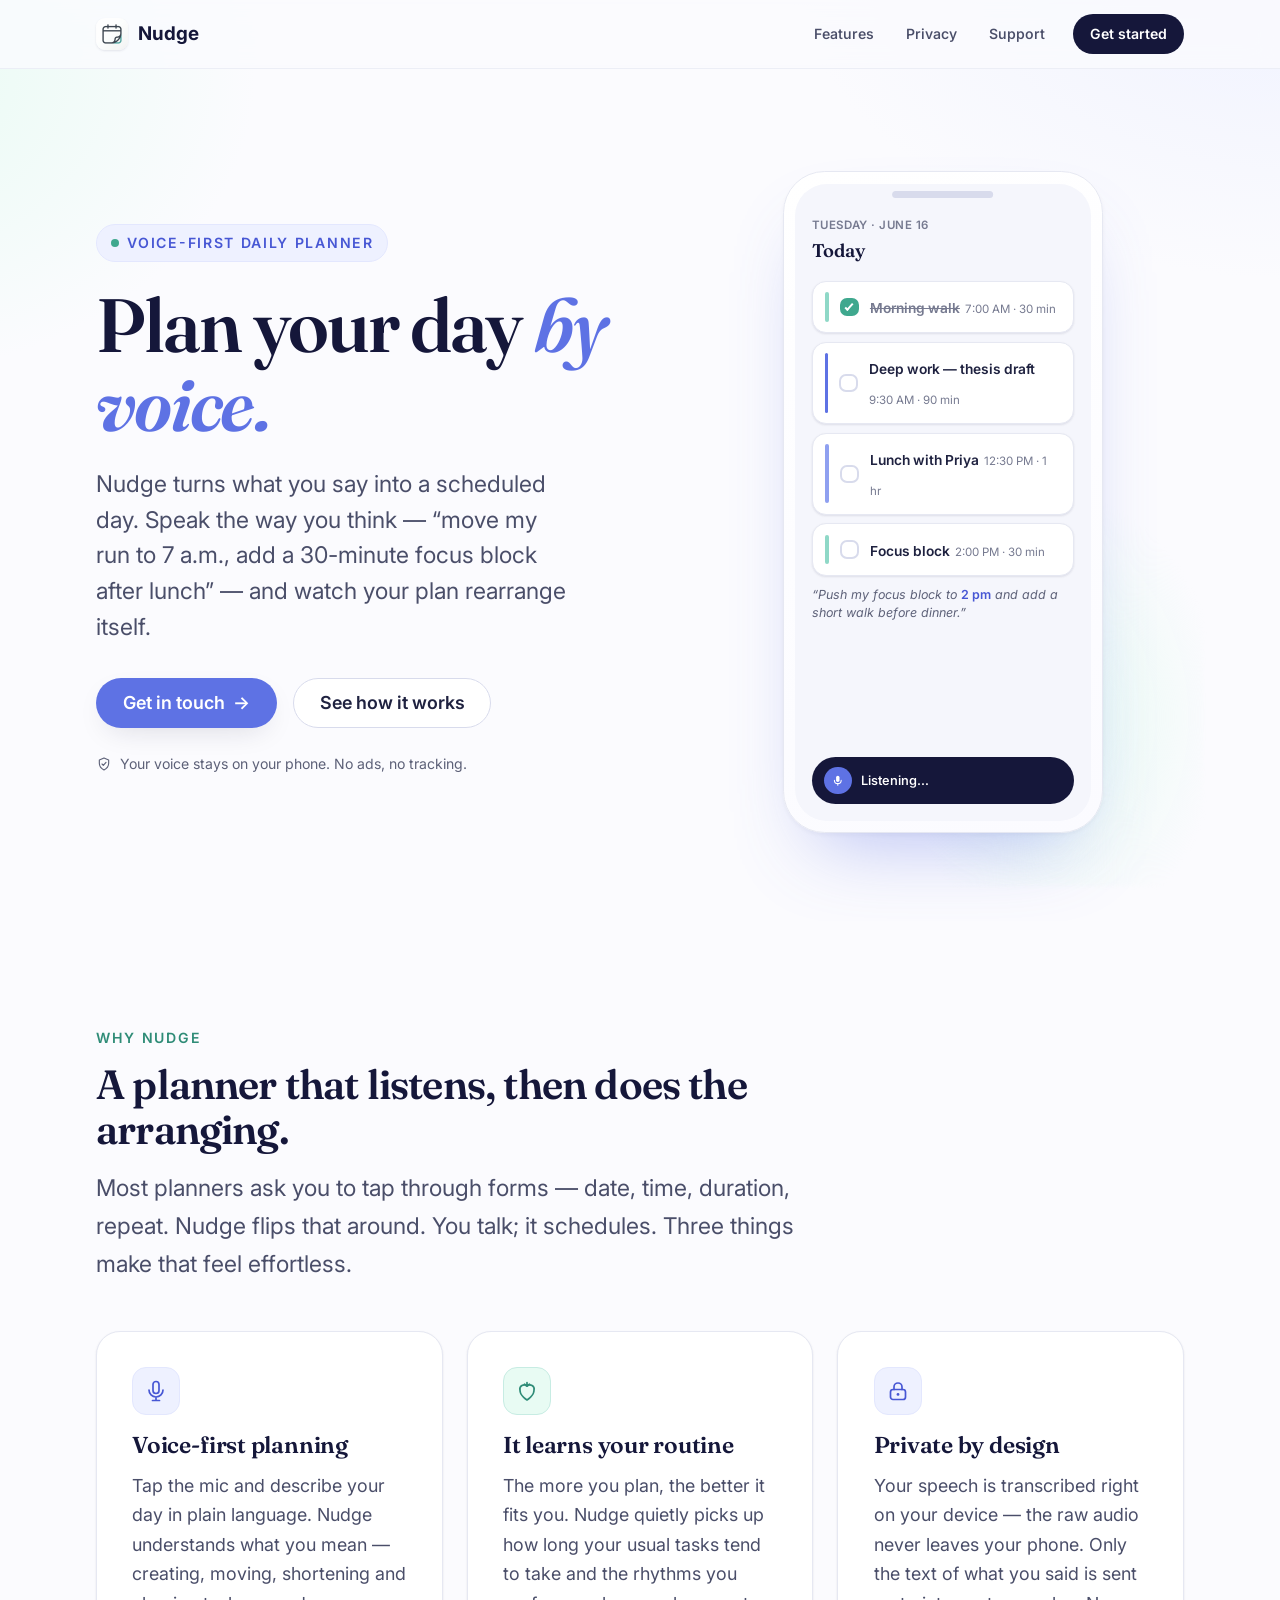
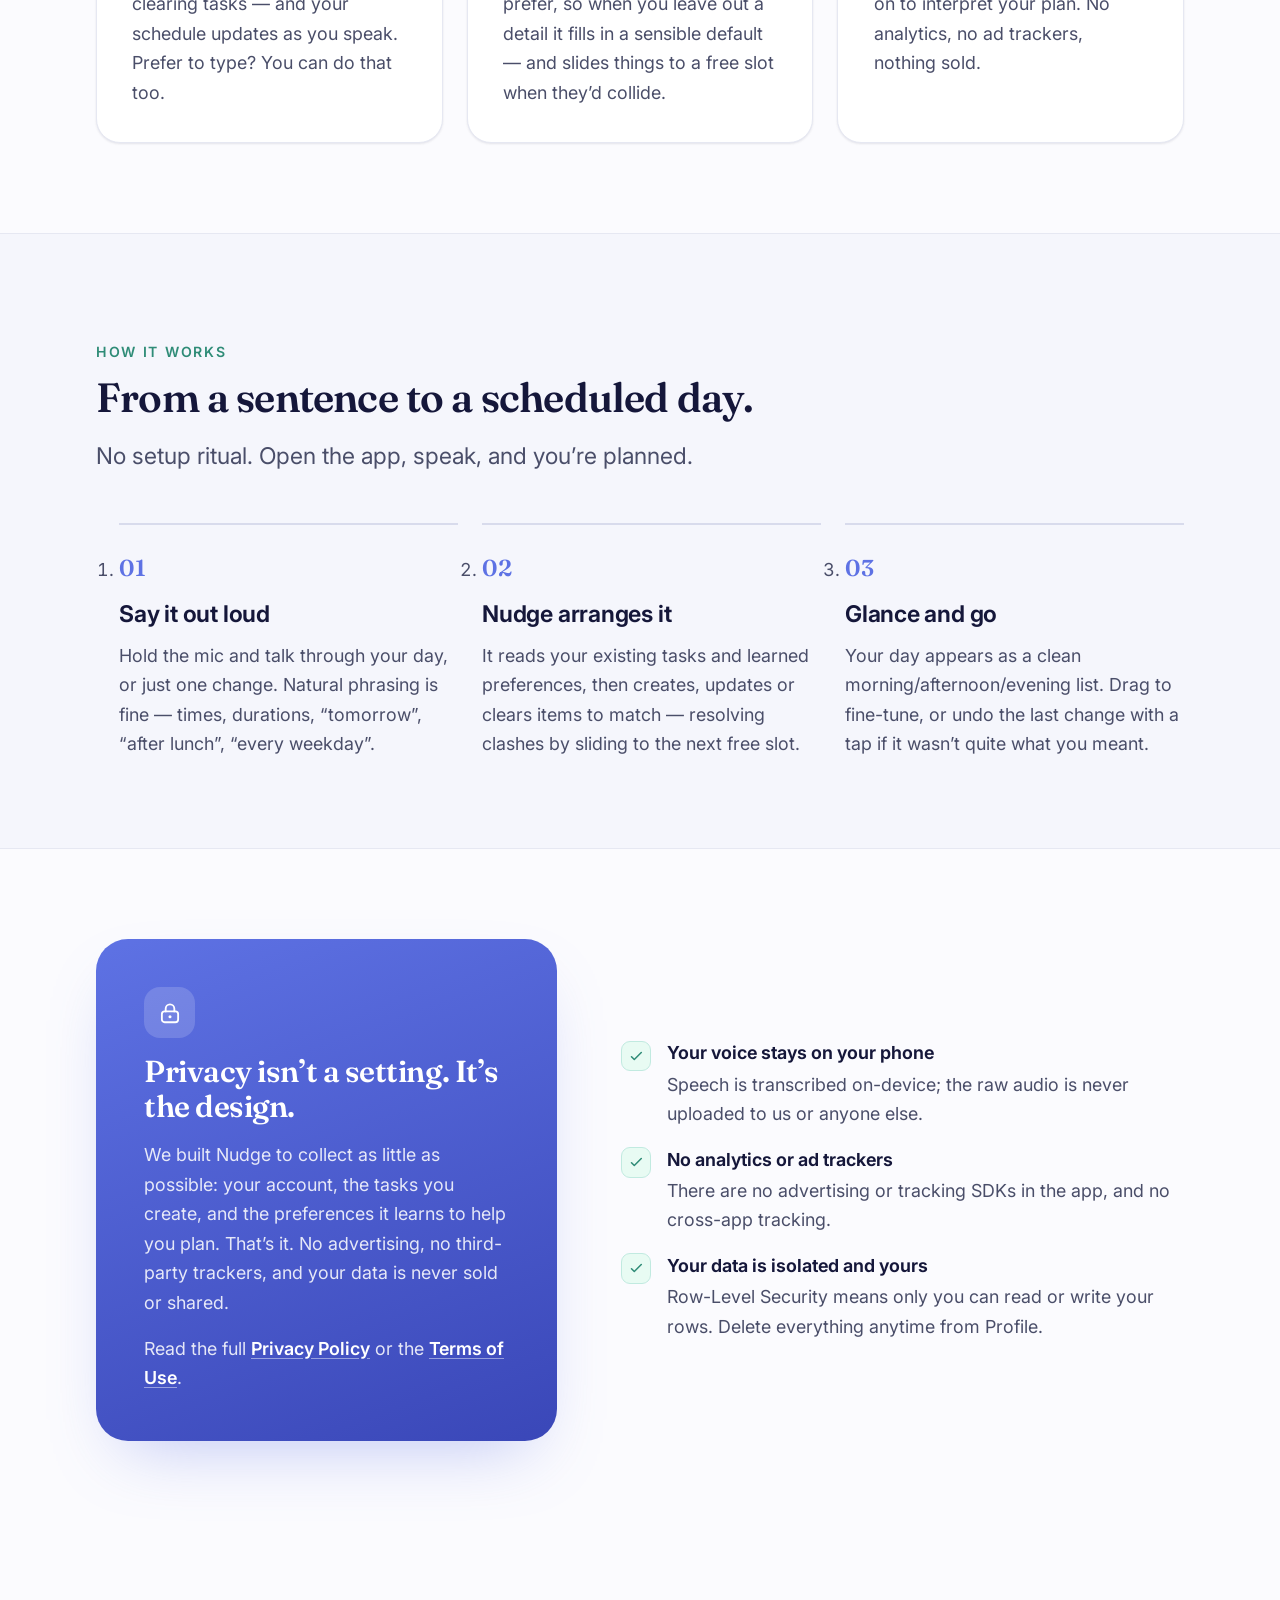
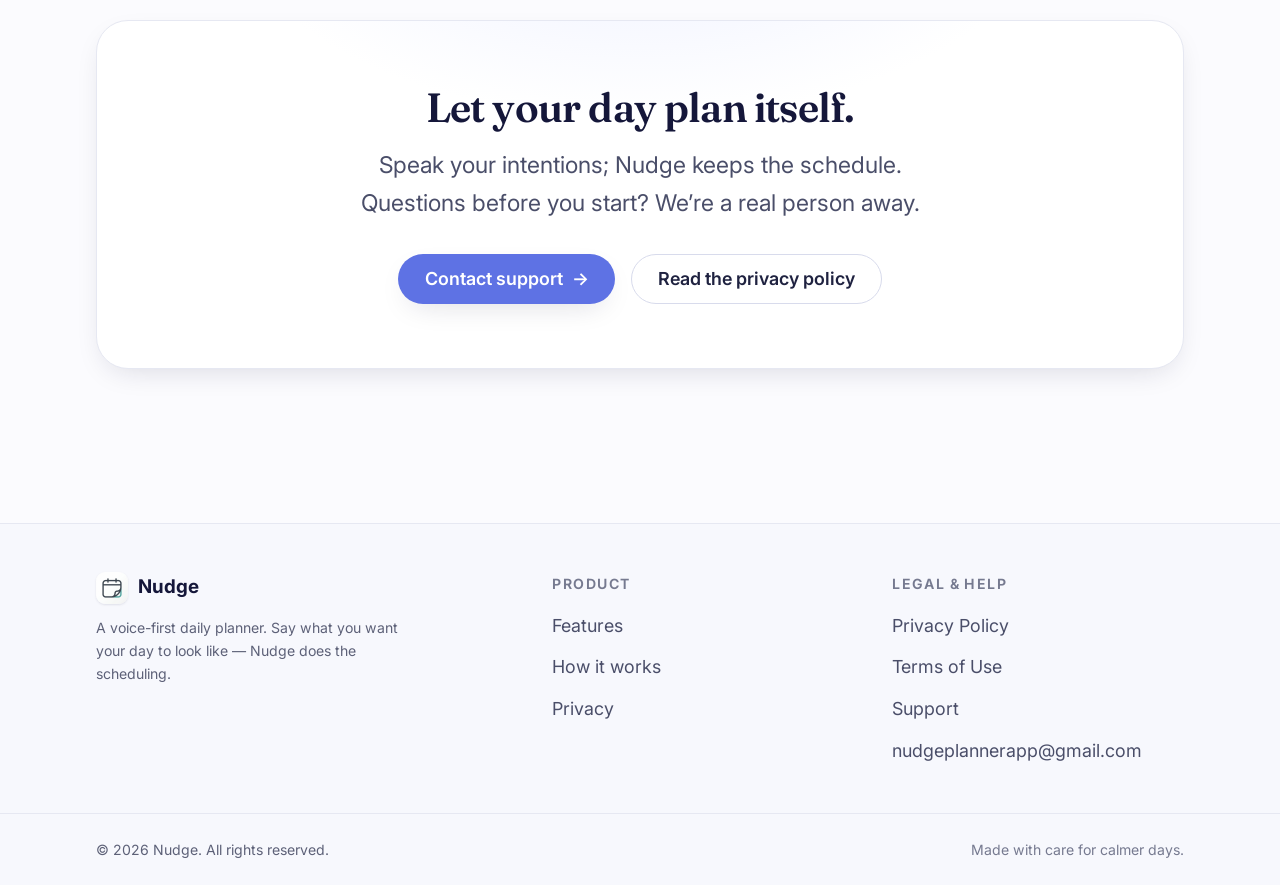
==== index.html @ 88c86b54 "Initial publish: Nudge site (privacy, terms, support, landing) Static GitHub Pages site for App Stor" ====
<!doctype html>
<html lang="en">
<head>
  <meta charset="utf-8" />
  <meta name="viewport" content="width=device-width, initial-scale=1" />

  <title>Nudge — Plan your day by voice</title>
  <meta name="description" content="Nudge is a voice-first daily planner. Say what you want your day to look like, and Nudge turns it into a scheduled day — no fiddly forms. Private by design, with on-device transcription." />
  <link rel="canonical" href="https://namle05.github.io/nudge-site/" />
  <meta name="theme-color" content="#5E72E4" />
  <meta name="color-scheme" content="light" />

  <!-- Icons -->
  <link rel="icon" type="image/png" href="assets/favicon.png" sizes="512x512" />
  <link rel="icon" type="image/png" href="assets/favicon-32.png" sizes="32x32" />
  <link rel="apple-touch-icon" href="assets/apple-touch-icon.png" />

  <!-- Open Graph -->
  <meta property="og:type" content="website" />
  <meta property="og:site_name" content="Nudge" />
  <meta property="og:title" content="Nudge — Plan your day by voice" />
  <meta property="og:description" content="Say what you want your day to look like, and Nudge turns it into a scheduled day. Private by design, with on-device transcription." />
  <meta property="og:url" content="https://namle05.github.io/nudge-site/" />
  <meta property="og:image" content="https://namle05.github.io/nudge-site/assets/og-image.png" />
  <meta property="og:image:width" content="1200" />
  <meta property="og:image:height" content="630" />
  <meta property="og:image:alt" content="Nudge — plan your day by voice." />

  <!-- Twitter -->
  <meta name="twitter:card" content="summary_large_image" />
  <meta name="twitter:title" content="Nudge — Plan your day by voice" />
  <meta name="twitter:description" content="Say what you want your day to look like, and Nudge turns it into a scheduled day. Private by design." />
  <meta name="twitter:image" content="https://namle05.github.io/nudge-site/assets/og-image.png" />
  <meta name="twitter:image:alt" content="Nudge — plan your day by voice." />

  <!-- Fonts: Fraunces (display) + Inter (body) -->
  <link rel="preconnect" href="https://fonts.googleapis.com" />
  <link rel="preconnect" href="https://fonts.gstatic.com" crossorigin />
  <link href="https://fonts.googleapis.com/css2?family=Fraunces:ital,opsz,wght@0,9..144,400..650;1,9..144,400..600&family=Inter:wght@400;500;550;600;650;700&display=swap" rel="stylesheet" />

  <link rel="stylesheet" href="styles.css" />
</head>
<body>
  <a class="skip-link" href="#main">Skip to content</a>

  <header class="site-header">
    <div class="container">
      <a class="brand" href="index.html" aria-label="Nudge — home">
        <img src="assets/icon.png" alt="" width="32" height="32" />
        <span>Nudge</span>
      </a>
      <nav class="site-nav" aria-label="Primary">
        <a class="nav-secondary" href="#features">Features</a>
        <a class="nav-secondary" href="#privacy">Privacy</a>
        <a class="nav-secondary" href="support.html">Support</a>
        <a class="nav-cta" href="#get-started">Get started</a>
      </nav>
    </div>
  </header>

  <main id="main">
    <!-- HERO -->
    <section class="hero" aria-labelledby="hero-title">
      <div class="container">
        <div class="hero-copy">
          <span class="eyebrow rise"><span class="dot" aria-hidden="true"></span> Voice-first daily planner</span>
          <h1 id="hero-title" class="rise d1">
            Plan your day <span class="hl">by voice.</span>
          </h1>
          <p class="lede rise d2">
            Nudge turns what you say into a scheduled day. Speak the way you
            think — “move my run to 7&nbsp;a.m., add a 30-minute focus block
            after lunch” — and watch your plan rearrange itself.
          </p>
          <div class="cta-row rise d3" id="get-started">
            <a class="btn btn-primary" href="support.html">
              Get in touch <span class="arrow" aria-hidden="true">&rarr;</span>
            </a>
            <a class="btn btn-ghost" href="#features">See how it works</a>
          </div>
          <p class="reassure rise d3">
            <svg width="16" height="16" viewBox="0 0 24 24" fill="none" aria-hidden="true">
              <path d="M12 3l7 3v5c0 4.5-3 8-7 10-4-2-7-5.5-7-10V6l7-3z" stroke="currentColor" stroke-width="1.7" stroke-linejoin="round"/>
              <path d="M9 12l2 2 4-4.5" stroke="currentColor" stroke-width="1.7" stroke-linecap="round" stroke-linejoin="round"/>
            </svg>
            Your voice stays on your phone. No ads, no tracking.
          </p>
        </div>

        <!-- Pure-CSS phone mockup -->
        <div class="hero-visual rise d2" aria-hidden="true">
          <div class="phone">
            <div class="phone-screen">
              <div class="phone-day">Tuesday · June 16</div>
              <div class="phone-title">Today</div>

              <div class="task done">
                <span class="stripe teal"></span>
                <span class="tick"></span>
                <span class="body">
                  <span class="t-name">Morning walk</span>
                  <span class="t-time">7:00 AM · 30 min</span>
                </span>
              </div>
              <div class="task">
                <span class="stripe deep"></span>
                <span class="tick"></span>
                <span class="body">
                  <span class="t-name">Deep work — thesis draft</span>
                  <span class="t-time">9:30 AM · 90 min</span>
                </span>
              </div>
              <div class="task">
                <span class="stripe"></span>
                <span class="tick"></span>
                <span class="body">
                  <span class="t-name">Lunch with Priya</span>
                  <span class="t-time">12:30 PM · 1 hr</span>
                </span>
              </div>
              <div class="task">
                <span class="stripe teal"></span>
                <span class="tick"></span>
                <span class="body">
                  <span class="t-name">Focus block</span>
                  <span class="t-time">2:00 PM · 30 min</span>
                </span>
              </div>

              <p class="phone-quote">“Push my focus block to <b>2&nbsp;pm</b> and add a short walk before dinner.”</p>
              <div class="phone-mic">
                <span class="mic-dot">
                  <svg viewBox="0 0 24 24" fill="none" aria-hidden="true">
                    <rect x="9" y="3" width="6" height="11" rx="3" fill="#fff"/>
                    <path d="M6 11a6 6 0 0 0 12 0M12 17v3" stroke="#fff" stroke-width="1.8" stroke-linecap="round"/>
                  </svg>
                </span>
                <span>Listening…</span>
              </div>
            </div>
          </div>
        </div>
      </div>
    </section>

    <!-- FEATURES -->
    <section class="section" id="features" aria-labelledby="features-title">
      <div class="container">
        <div class="section-head">
          <p class="kicker">Why Nudge</p>
          <h2 id="features-title">A planner that listens, then does the arranging.</h2>
          <p>
            Most planners ask you to tap through forms — date, time, duration,
            repeat. Nudge flips that around. You talk; it schedules. Three things
            make that feel effortless.
          </p>
        </div>

        <div class="features">
          <article class="feature">
            <span class="glyph" aria-hidden="true">
              <svg viewBox="0 0 24 24" fill="none">
                <rect x="9" y="2.5" width="6" height="12" rx="3" stroke="currentColor" stroke-width="1.7"/>
                <path d="M5 11a7 7 0 0 0 14 0M12 18v3.5M8.5 21.5h7" stroke="currentColor" stroke-width="1.7" stroke-linecap="round" stroke-linejoin="round"/>
              </svg>
            </span>
            <h3>Voice-first planning</h3>
            <p>
              Tap the mic and describe your day in plain language. Nudge
              understands what you mean — creating, moving, shortening and
              clearing tasks — and your schedule updates as you speak. Prefer to
              type? You can do that too.
            </p>
          </article>

          <article class="feature teal">
            <span class="glyph" aria-hidden="true">
              <svg viewBox="0 0 24 24" fill="none">
                <path d="M12 21s-7-4.4-7-9.7A4.3 4.3 0 0 1 12 7a4.3 4.3 0 0 1 7 4.3C19 16.6 12 21 12 21z" stroke="currentColor" stroke-width="1.7" stroke-linejoin="round"/>
                <path d="M12 7V3.5M9.5 5.2 12 7l2.5-1.8" stroke="currentColor" stroke-width="1.7" stroke-linecap="round" stroke-linejoin="round"/>
              </svg>
            </span>
            <h3>It learns your routine</h3>
            <p>
              The more you plan, the better it fits you. Nudge quietly picks up
              how long your usual tasks tend to take and the rhythms you prefer,
              so when you leave out a detail it fills in a sensible default —
              and slides things to a free slot when they’d collide.
            </p>
          </article>

          <article class="feature">
            <span class="glyph" aria-hidden="true">
              <svg viewBox="0 0 24 24" fill="none">
                <rect x="4.5" y="10.5" width="15" height="10" rx="2.5" stroke="currentColor" stroke-width="1.7"/>
                <path d="M8 10.5V8a4 4 0 0 1 8 0v2.5" stroke="currentColor" stroke-width="1.7" stroke-linecap="round"/>
                <circle cx="12" cy="15.4" r="1.4" fill="currentColor"/>
              </svg>
            </span>
            <h3>Private by design</h3>
            <p>
              Your speech is transcribed right on your device — the raw audio
              never leaves your phone. Only the text of what you said is sent on
              to interpret your plan. No analytics, no ad trackers, nothing sold.
            </p>
          </article>
        </div>
      </div>
    </section>

    <!-- HOW IT WORKS -->
    <section class="section band" aria-labelledby="how-title">
      <div class="container">
        <div class="section-head">
          <p class="kicker">How it works</p>
          <h2 id="how-title">From a sentence to a scheduled day.</h2>
          <p>No setup ritual. Open the app, speak, and you’re planned.</p>
        </div>

        <ol class="steps" role="list">
          <li class="step">
            <h3>Say it out loud</h3>
            <p>
              Hold the mic and talk through your day, or just one change.
              Natural phrasing is fine — times, durations, “tomorrow”, “after
              lunch”, “every weekday”.
            </p>
          </li>
          <li class="step">
            <h3>Nudge arranges it</h3>
            <p>
              It reads your existing tasks and learned preferences, then creates,
              updates or clears items to match — resolving clashes by sliding to
              the next free slot.
            </p>
          </li>
          <li class="step">
            <h3>Glance and go</h3>
            <p>
              Your day appears as a clean morning/afternoon/evening list. Drag to
              fine-tune, or undo the last change with a tap if it wasn’t quite
              what you meant.
            </p>
          </li>
        </ol>
      </div>
    </section>

    <!-- PRIVACY -->
    <section class="section" id="privacy" aria-labelledby="privacy-title">
      <div class="container">
        <div class="assurance">
          <div class="card">
            <span class="lock" aria-hidden="true">
              <svg width="26" height="26" viewBox="0 0 24 24" fill="none">
                <rect x="4.5" y="10.5" width="15" height="10" rx="2.5" stroke="#fff" stroke-width="1.7"/>
                <path d="M8 10.5V8a4 4 0 0 1 8 0v2.5" stroke="#fff" stroke-width="1.7" stroke-linecap="round"/>
                <circle cx="12" cy="15.4" r="1.4" fill="#fff"/>
              </svg>
            </span>
            <h2 id="privacy-title">Privacy isn’t a setting. It’s the design.</h2>
            <p>
              We built Nudge to collect as little as possible: your account, the
              tasks you create, and the preferences it learns to help you plan.
              That’s it. No advertising, no third-party trackers, and your data
              is never sold or shared.
            </p>
            <p>
              Read the full <a href="privacy.html">Privacy Policy</a> or the
              <a href="terms.html">Terms of Use</a>.
            </p>
          </div>

          <ul class="checklist" role="list">
            <li>
              <span class="ck" aria-hidden="true">
                <svg viewBox="0 0 24 24" fill="none"><path d="M5 12.5l4 4 10-10" stroke="currentColor" stroke-width="2.2" stroke-linecap="round" stroke-linejoin="round"/></svg>
              </span>
              <div>
                <h3>Your voice stays on your phone</h3>
                <p>Speech is transcribed on-device; the raw audio is never uploaded to us or anyone else.</p>
              </div>
            </li>
            <li>
              <span class="ck" aria-hidden="true">
                <svg viewBox="0 0 24 24" fill="none"><path d="M5 12.5l4 4 10-10" stroke="currentColor" stroke-width="2.2" stroke-linecap="round" stroke-linejoin="round"/></svg>
              </span>
              <div>
                <h3>No analytics or ad trackers</h3>
                <p>There are no advertising or tracking SDKs in the app, and no cross-app tracking.</p>
              </div>
            </li>
            <li>
              <span class="ck" aria-hidden="true">
                <svg viewBox="0 0 24 24" fill="none"><path d="M5 12.5l4 4 10-10" stroke="currentColor" stroke-width="2.2" stroke-linecap="round" stroke-linejoin="round"/></svg>
              </span>
              <div>
                <h3>Your data is isolated and yours</h3>
                <p>Row-Level Security means only you can read or write your rows. Delete everything anytime from Profile.</p>
              </div>
            </li>
          </ul>
        </div>
      </div>
    </section>

    <!-- CLOSING CTA -->
    <section class="section cta-band" aria-labelledby="cta-title">
      <div class="container">
        <div class="inner">
          <h2 id="cta-title">Let your day plan itself.</h2>
          <p>
            Speak your intentions; Nudge keeps the schedule. Questions before you
            start? We’re a real person away.
          </p>
          <div class="cta-row">
            <a class="btn btn-primary" href="support.html">
              Contact support <span class="arrow" aria-hidden="true">&rarr;</span>
            </a>
            <a class="btn btn-ghost" href="privacy.html">Read the privacy policy</a>
          </div>
        </div>
      </div>
    </section>
  </main>

  <footer class="site-footer">
    <div class="container">
      <div class="footer-brand">
        <a class="brand" href="index.html" aria-label="Nudge — home">
          <img src="assets/icon.png" alt="" width="32" height="32" />
          <span>Nudge</span>
        </a>
        <p>A voice-first daily planner. Say what you want your day to look like — Nudge does the scheduling.</p>
      </div>
      <nav class="footer-col" aria-label="Product">
        <h4>Product</h4>
        <ul>
          <li><a href="index.html#features">Features</a></li>
          <li><a href="index.html#how-title">How it works</a></li>
          <li><a href="index.html#privacy">Privacy</a></li>
        </ul>
      </nav>
      <nav class="footer-col" aria-label="Legal and help">
        <h4>Legal &amp; help</h4>
        <ul>
          <li><a href="privacy.html">Privacy Policy</a></li>
          <li><a href="terms.html">Terms of Use</a></li>
          <li><a href="support.html">Support</a></li>
          <li><a href="mailto:nudgeplannerapp@gmail.com">nudgeplannerapp@gmail.com</a></li>
        </ul>
      </nav>
    </div>
    <div class="footer-bottom">
      <div class="container">
        <p>&copy; 2026 Nudge. All rights reserved.</p>
        <span class="made">Made with care for calmer days.</span>
      </div>
    </div>
  </footer>
</body>
</html>
---- styles.css ----
/* ==========================================================================
   Nudge — marketing + legal site
   Hand-crafted design system. One stylesheet, no framework.

   Brand: clean near-white canvas, indigo/periwinkle accent (#5E72E4 / #8FA0F0),
   a gentle teal warmth borrowed from the app icon. Tone: calm, inclusive,
   neurodiversity-friendly — generous whitespace, soft pastel gradients,
   big readable type, large rounded shapes.
   Type: Fraunces (display serif, optical) for headings, Inter for body/UI.
   ========================================================================== */

/* ---- 1. Design tokens --------------------------------------------------- */
:root {
  /* Brand */
  --indigo-700: #3A47B8;
  --indigo-600: #4757D4;
  --indigo-500: #5E72E4; /* primary accent */
  --indigo-400: #8090ee;
  --indigo-300: #8FA0F0; /* light accent */
  --indigo-100: #E3E7FE;
  --indigo-050: #EEF1FF;

  --teal-600:   #2F8C77;
  --teal-500:   #3FA88E;
  --teal-300:   #8FD8C7;
  --teal-050:   #E8FBF3;

  /* Ink + surface (near-white canvas, deep slate ink — AA+ on white) */
  --ink-900:    #15173A; /* headings */
  --ink-800:    #1F2240;
  --ink-700:    #34384f; /* strong body */
  --ink-600:    #4A4E69; /* body */
  --ink-500:    #5d6178; /* muted, still >= 4.5:1 on white */
  --ink-400:    #767a90; /* subtle, for large/secondary text */

  --bg:         #FBFBFE; /* page canvas */
  --surface:    #FFFFFF; /* cards */
  --surface-2:  #F5F6FC; /* sunken / alt sections */
  --border:     #E6E8F2;
  --border-2:   #D8DBEC;

  /* Functional */
  --focus:      #2840d0;     /* focus ring — high contrast on light */
  --shadow-sm:  0 1px 2px rgba(21,23,58,.05), 0 1px 3px rgba(21,23,58,.05);
  --shadow-md:  0 10px 30px -12px rgba(21,23,58,.18);
  --shadow-lg:  0 30px 70px -28px rgba(94,114,228,.40);

  /* Type scale — modular, ~1.22 (minor third-ish), fluid via clamp */
  --font-display: "Fraunces", Georgia, "Times New Roman", serif;
  --font-sans: "Inter", -apple-system, BlinkMacSystemFont, "Segoe UI", Roboto,
    Helvetica, Arial, sans-serif;

  --step--1: clamp(0.82rem, 0.80rem + 0.10vw, 0.88rem);
  --step-0:  clamp(1.00rem, 0.96rem + 0.20vw, 1.125rem);
  --step-1:  clamp(1.20rem, 1.12rem + 0.40vw, 1.45rem);
  --step-2:  clamp(1.45rem, 1.30rem + 0.75vw, 1.95rem);
  --step-3:  clamp(1.80rem, 1.55rem + 1.25vw, 2.70rem);
  --step-4:  clamp(2.20rem, 1.75rem + 2.20vw, 3.70rem);
  --step-5:  clamp(2.70rem, 2.00rem + 3.40vw, 4.90rem);

  /* Spacing scale (rem) */
  --sp-1: 0.25rem;
  --sp-2: 0.5rem;
  --sp-3: 0.75rem;
  --sp-4: 1rem;
  --sp-5: 1.5rem;
  --sp-6: 2rem;
  --sp-7: 3rem;
  --sp-8: 4rem;
  --sp-9: 6rem;
  --sp-10: 8rem;

  /* Radii */
  --r-sm: 10px;
  --r-md: 16px;
  --r-lg: 24px;
  --r-xl: 32px;
  --r-pill: 999px;

  /* Layout */
  --measure: 68ch;        /* prose width for legal pages */
  --container: 72rem;     /* ~1152px wide marketing container */
  --container-narrow: 48rem;
}

/* ---- 2. Reset / base ---------------------------------------------------- */
*,
*::before,
*::after { box-sizing: border-box; }

* { margin: 0; }

html {
  -webkit-text-size-adjust: 100%;
  scroll-behavior: smooth;
  /* offset anchor scrolling so headings clear the sticky header */
  scroll-padding-top: 5.5rem;
}

body {
  font-family: var(--font-sans);
  font-size: var(--step-0);
  line-height: 1.65;
  color: var(--ink-600);
  background-color: var(--bg);
  /* soft, calm ambient gradient blooms — barely-there pastels */
  background-image:
    radial-gradient(60rem 40rem at 102% -8%, var(--indigo-050) 0%, rgba(238,241,255,0) 55%),
    radial-gradient(48rem 38rem at -10% 8%, var(--teal-050) 0%, rgba(232,251,243,0) 50%);
  background-repeat: no-repeat;
  background-attachment: fixed;
  -webkit-font-smoothing: antialiased;
  -moz-osx-font-smoothing: grayscale;
  text-rendering: optimizeLegibility;
  font-feature-settings: "kern", "liga", "calt";
  min-height: 100vh;
}

img,
picture,
svg { display: block; max-width: 100%; }

a { color: var(--indigo-600); text-underline-offset: 0.18em; }
a:hover { color: var(--indigo-700); }

ul, ol { padding-left: 1.3em; }

strong, b { color: var(--ink-800); font-weight: 650; }

:focus-visible {
  outline: 3px solid var(--focus);
  outline-offset: 3px;
  border-radius: 6px;
}

/* skip link for keyboard / screen-reader users */
.skip-link {
  position: absolute;
  left: var(--sp-4);
  top: -4rem;
  z-index: 100;
  background: var(--ink-900);
  color: #fff;
  padding: 0.6rem 1rem;
  border-radius: var(--r-sm);
  font-weight: 600;
  text-decoration: none;
  transition: top 0.18s ease;
}
.skip-link:focus { top: var(--sp-4); color: #fff; }

.sr-only {
  position: absolute;
  width: 1px; height: 1px;
  padding: 0; margin: -1px;
  overflow: hidden; clip: rect(0 0 0 0);
  white-space: nowrap; border: 0;
}

/* ---- 3. Layout primitives ---------------------------------------------- */
.container {
  width: 100%;
  max-width: var(--container);
  margin-inline: auto;
  padding-inline: var(--sp-5);
}
@media (min-width: 48rem) {
  .container { padding-inline: var(--sp-6); }
}

.section { padding-block: clamp(3rem, 7vw, 6rem); }

/* ---- 4. Header / nav ---------------------------------------------------- */
.site-header {
  position: sticky;
  top: 0;
  z-index: 50;
  background: color-mix(in srgb, var(--bg) 82%, transparent);
  -webkit-backdrop-filter: saturate(160%) blur(14px);
  backdrop-filter: saturate(160%) blur(14px);
  border-bottom: 1px solid color-mix(in srgb, var(--border) 70%, transparent);
}
.site-header .container {
  display: flex;
  align-items: center;
  justify-content: space-between;
  gap: var(--sp-4);
  min-height: 4.25rem;
}
.brand {
  display: inline-flex;
  align-items: center;
  gap: 0.65rem;
  font-weight: 700;
  font-size: 1.18rem;
  letter-spacing: -0.01em;
  color: var(--ink-900);
  text-decoration: none;
}
.brand:hover { color: var(--ink-900); }
.brand img {
  width: 2rem;
  height: 2rem;
  border-radius: 9px;
  box-shadow: var(--shadow-sm);
}
.brand span { line-height: 1; }

.site-nav {
  display: flex;
  align-items: center;
  gap: clamp(0.5rem, 2vw, 1.75rem);
}
.site-nav a {
  color: var(--ink-600);
  text-decoration: none;
  font-weight: 550;
  font-size: var(--step--1);
  padding: 0.4rem 0.2rem;
  border-radius: 8px;
}
.site-nav a:hover { color: var(--indigo-600); }
.site-nav .nav-cta {
  background: var(--ink-900);
  color: #fff;
  padding: 0.55rem 1.05rem;
  border-radius: var(--r-pill);
  font-weight: 600;
}
.site-nav .nav-cta:hover {
  background: var(--indigo-600);
  color: #fff;
}
/* hide secondary links on very small screens, keep brand + CTA */
@media (max-width: 30rem) {
  .site-nav .nav-secondary { display: none; }
}

/* ---- 5. Buttons --------------------------------------------------------- */
.btn {
  display: inline-flex;
  align-items: center;
  justify-content: center;
  gap: 0.55rem;
  font-family: var(--font-sans);
  font-weight: 600;
  font-size: var(--step-0);
  line-height: 1;
  padding: 0.95rem 1.6rem;
  border-radius: var(--r-pill);
  border: 1px solid transparent;
  text-decoration: none;
  cursor: pointer;
  transition: transform 0.18s ease, background-color 0.18s ease,
    box-shadow 0.18s ease, border-color 0.18s ease, color 0.18s ease;
}
.btn-primary {
  background: var(--indigo-500);
  color: #fff;
  box-shadow: var(--shadow-md);
}
.btn-primary:hover {
  background: var(--indigo-600);
  color: #fff;
  transform: translateY(-2px);
  box-shadow: var(--shadow-lg);
}
.btn-ghost {
  background: var(--surface);
  color: var(--ink-800);
  border-color: var(--border-2);
}
.btn-ghost:hover {
  color: var(--ink-900);
  border-color: var(--indigo-300);
  background: #fff;
  transform: translateY(-2px);
}
.btn .arrow { transition: transform 0.18s ease; }
.btn:hover .arrow { transform: translateX(3px); }

/* ---- 6. Hero ------------------------------------------------------------ */
.hero { position: relative; overflow: hidden; }
.hero .container {
  display: grid;
  gap: clamp(2.5rem, 6vw, 4.5rem);
  padding-block: clamp(3rem, 8vw, 6.5rem) clamp(3rem, 7vw, 5.5rem);
}
@media (min-width: 60rem) {
  .hero .container {
    grid-template-columns: 1.05fr 0.95fr;
    align-items: center;
  }
}

.eyebrow {
  display: inline-flex;
  align-items: center;
  gap: 0.55rem;
  font-size: var(--step--1);
  font-weight: 600;
  letter-spacing: 0.12em;
  text-transform: uppercase;
  color: var(--indigo-600);
  background: var(--indigo-050);
  border: 1px solid var(--indigo-100);
  padding: 0.4rem 0.85rem;
  border-radius: var(--r-pill);
}
.eyebrow .dot {
  width: 0.5rem; height: 0.5rem; border-radius: 50%;
  background: var(--teal-500);
}

.hero h1 {
  font-family: var(--font-display);
  font-weight: 600;
  font-optical-sizing: auto;
  font-size: var(--step-5);
  line-height: 1.04;
  letter-spacing: -0.025em;
  color: var(--ink-900);
  margin-top: var(--sp-5);
}
.hero h1 .hl { color: var(--indigo-500); font-style: italic; }

.hero .lede {
  font-size: var(--step-1);
  line-height: 1.55;
  color: var(--ink-600);
  margin-top: var(--sp-5);
  max-width: 34ch;
}
.hero .cta-row {
  display: flex;
  flex-wrap: wrap;
  gap: var(--sp-4);
  margin-top: var(--sp-6);
}
.hero .reassure {
  margin-top: var(--sp-5);
  font-size: var(--step--1);
  color: var(--ink-500);
  display: inline-flex;
  align-items: center;
  gap: 0.5rem;
}
.hero .reassure svg { flex: none; }

/* ---- 6b. Hero visual: pure-CSS phone mockup ----------------------------- */
.hero-visual {
  position: relative;
  display: grid;
  place-items: center;
  isolation: isolate;
}
.hero-visual::before {
  /* soft halo behind the phone */
  content: "";
  position: absolute;
  inset: -8% -4%;
  z-index: -1;
  background:
    radial-gradient(40% 50% at 50% 42%, var(--indigo-100) 0%, rgba(227,231,254,0) 70%),
    radial-gradient(45% 42% at 72% 78%, var(--teal-050) 0%, rgba(232,251,243,0) 70%);
  filter: blur(2px);
}

.phone {
  width: min(20rem, 78vw);
  aspect-ratio: 9 / 18.6;
  background: linear-gradient(160deg, #fff 0%, #fbfbff 100%);
  border-radius: 2.6rem;
  border: 1px solid var(--border);
  box-shadow:
    0 2px 4px rgba(21,23,58,.04),
    0 40px 80px -34px rgba(94,114,228,.45),
    inset 0 1px 0 rgba(255,255,255,.9);
  padding: 0.7rem;
  position: relative;
}
.phone::after {
  /* speaker notch */
  content: "";
  position: absolute;
  top: 1.15rem;
  left: 50%;
  transform: translateX(-50%);
  width: 32%;
  height: 0.42rem;
  border-radius: var(--r-pill);
  background: var(--border-2);
}
.phone-screen {
  height: 100%;
  border-radius: 2rem;
  background: var(--surface-2);
  padding: 2rem 1.05rem 1.05rem;
  display: flex;
  flex-direction: column;
  overflow: hidden;
}
.phone-day {
  font-size: 0.72rem;
  font-weight: 600;
  letter-spacing: 0.04em;
  text-transform: uppercase;
  color: var(--ink-400);
}
.phone-title {
  font-family: var(--font-display);
  font-weight: 600;
  font-size: 1.15rem;
  color: var(--ink-900);
  margin-top: 0.1rem;
  margin-bottom: 0.9rem;
  letter-spacing: -0.01em;
}
.task {
  display: flex;
  align-items: center;
  gap: 0.7rem;
  background: var(--surface);
  border: 1px solid var(--border);
  border-radius: 14px;
  padding: 0.65rem 0.75rem;
  margin-bottom: 0.55rem;
  box-shadow: var(--shadow-sm);
}
.task .tick {
  width: 1.15rem; height: 1.15rem;
  border-radius: 7px;
  border: 2px solid var(--border-2);
  flex: none;
}
.task.done .tick {
  background: var(--teal-500);
  border-color: var(--teal-500);
  position: relative;
}
.task.done .tick::after {
  content: "";
  position: absolute;
  left: 0.32rem; top: 0.13rem;
  width: 0.28rem; height: 0.55rem;
  border: solid #fff;
  border-width: 0 2px 2px 0;
  transform: rotate(42deg);
}
.task .body { flex: 1 1 auto; min-width: 0; }
.task .t-name {
  font-size: 0.86rem; font-weight: 600; color: var(--ink-800);
  white-space: nowrap; overflow: hidden; text-overflow: ellipsis;
}
.task.done .t-name { color: var(--ink-400); text-decoration: line-through; }
.task .t-time { font-size: 0.72rem; color: var(--ink-400); }
.task .stripe {
  width: 0.28rem; align-self: stretch; border-radius: var(--r-pill);
  background: var(--indigo-300);
}
.task .stripe.teal { background: var(--teal-300); }
.task .stripe.deep { background: var(--indigo-500); }

.phone-mic {
  margin-top: auto;
  display: flex;
  align-items: center;
  gap: 0.6rem;
  background: var(--ink-900);
  color: #fff;
  border-radius: var(--r-pill);
  padding: 0.6rem 0.8rem;
  font-size: 0.8rem;
  font-weight: 550;
}
.phone-mic .mic-dot {
  width: 1.7rem; height: 1.7rem; border-radius: 50%; flex: none;
  background: var(--indigo-500);
  display: grid; place-items: center;
  position: relative;
}
.phone-mic .mic-dot svg { width: 0.85rem; height: 0.85rem; }
/* gentle listening pulse */
.phone-mic .mic-dot::before {
  content: "";
  position: absolute; inset: 0; border-radius: 50%;
  box-shadow: 0 0 0 0 rgba(94,114,228,.55);
  animation: pulse 2.6s ease-out infinite;
}
@keyframes pulse {
  0%   { box-shadow: 0 0 0 0 rgba(94,114,228,.5); }
  70%  { box-shadow: 0 0 0 0.7rem rgba(94,114,228,0); }
  100% { box-shadow: 0 0 0 0 rgba(94,114,228,0); }
}
.phone-quote {
  font-size: 0.78rem; color: var(--ink-500); font-style: italic;
  margin: 0.1rem 0 0.7rem; line-height: 1.4;
}
.phone-quote b { color: var(--indigo-600); font-style: normal; font-weight: 600; }

/* entrance: gentle rise/fade */
.rise { opacity: 0; transform: translateY(14px); animation: rise 0.8s cubic-bezier(.2,.7,.2,1) forwards; }
.rise.d1 { animation-delay: 0.05s; }
.rise.d2 { animation-delay: 0.13s; }
.rise.d3 { animation-delay: 0.21s; }
.rise.d4 { animation-delay: 0.29s; }
@keyframes rise { to { opacity: 1; transform: none; } }

/* ---- 7. Feature sections ------------------------------------------------ */
.section-head { max-width: 44rem; }
.section-head .kicker {
  font-size: var(--step--1);
  font-weight: 600;
  letter-spacing: 0.12em;
  text-transform: uppercase;
  color: var(--teal-600);
}
.section-head h2 {
  font-family: var(--font-display);
  font-weight: 600;
  font-size: var(--step-3);
  line-height: 1.12;
  letter-spacing: -0.02em;
  color: var(--ink-900);
  margin-top: var(--sp-3);
}
.section-head p {
  font-size: var(--step-1);
  color: var(--ink-600);
  margin-top: var(--sp-4);
}

.features {
  display: grid;
  gap: var(--sp-5);
  margin-top: var(--sp-7);
}
@media (min-width: 52rem) {
  .features { grid-template-columns: repeat(3, 1fr); gap: var(--sp-5); }
}

.feature {
  background: var(--surface);
  border: 1px solid var(--border);
  border-radius: var(--r-lg);
  padding: clamp(1.5rem, 3vw, 2.2rem);
  box-shadow: var(--shadow-sm);
  transition: transform 0.22s ease, box-shadow 0.22s ease, border-color 0.22s ease;
}
.feature:hover {
  transform: translateY(-4px);
  box-shadow: var(--shadow-md);
  border-color: var(--indigo-100);
}
.feature .glyph {
  width: 3rem; height: 3rem;
  border-radius: 14px;
  display: grid; place-items: center;
  margin-bottom: var(--sp-4);
  color: var(--indigo-600);
  background: var(--indigo-050);
  border: 1px solid var(--indigo-100);
}
.feature.teal .glyph {
  color: var(--teal-600);
  background: var(--teal-050);
  border-color: color-mix(in srgb, var(--teal-300) 50%, #fff);
}
.feature .glyph svg { width: 1.5rem; height: 1.5rem; }
.feature h3 {
  font-family: var(--font-display);
  font-size: var(--step-1);
  font-weight: 600;
  letter-spacing: -0.01em;
  color: var(--ink-900);
  line-height: 1.2;
}
.feature p {
  margin-top: var(--sp-3);
  color: var(--ink-600);
  font-size: var(--step-0);
}

/* alternating "how it works" band */
.band {
  background: var(--surface-2);
  border-block: 1px solid var(--border);
}
.steps {
  display: grid;
  gap: var(--sp-5);
  margin-top: var(--sp-7);
  counter-reset: step;
}
@media (min-width: 52rem) {
  .steps { grid-template-columns: repeat(3, 1fr); }
}
.step {
  position: relative;
  padding-top: var(--sp-5);
  border-top: 2px solid var(--border-2);
}
.step::before {
  counter-increment: step;
  content: counter(step, decimal-leading-zero);
  font-family: var(--font-display);
  font-weight: 600;
  font-size: var(--step-1);
  color: var(--indigo-500);
  letter-spacing: 0.02em;
}
.step h3 {
  font-size: var(--step-1);
  font-weight: 650;
  color: var(--ink-900);
  margin-top: var(--sp-2);
  letter-spacing: -0.01em;
}
.step p { margin-top: var(--sp-2); color: var(--ink-600); }

/* privacy highlight */
.assurance {
  display: grid;
  gap: var(--sp-6);
  align-items: center;
}
@media (min-width: 56rem) {
  .assurance { grid-template-columns: 0.9fr 1.1fr; gap: var(--sp-8); }
}
.assurance .card {
  background: linear-gradient(160deg, var(--indigo-500), var(--indigo-700));
  color: #fff;
  border-radius: var(--r-xl);
  padding: clamp(1.8rem, 4vw, 3rem);
  box-shadow: var(--shadow-lg);
}
.assurance .card .lock {
  width: 3.2rem; height: 3.2rem;
  border-radius: 16px;
  background: rgba(255,255,255,.16);
  display: grid; place-items: center;
  margin-bottom: var(--sp-4);
}
.assurance .card h2 {
  font-family: var(--font-display);
  font-weight: 600;
  font-size: var(--step-2);
  line-height: 1.15;
  color: #fff;
  letter-spacing: -0.015em;
}
.assurance .card p {
  margin-top: var(--sp-4);
  color: rgba(255,255,255,.86);
  font-size: var(--step-0);
}
.assurance .card a {
  color: #fff;
  font-weight: 600;
  text-decoration-color: rgba(255,255,255,.45);
}
.checklist { list-style: none; padding: 0; display: grid; gap: var(--sp-4); }
.checklist li {
  display: grid;
  grid-template-columns: auto 1fr;
  gap: var(--sp-4);
  align-items: start;
}
.checklist .ck {
  width: 1.9rem; height: 1.9rem; flex: none;
  border-radius: 9px;
  background: var(--teal-050);
  border: 1px solid color-mix(in srgb, var(--teal-300) 55%, #fff);
  color: var(--teal-600);
  display: grid; place-items: center;
  margin-top: 0.15rem;
}
.checklist .ck svg { width: 1.05rem; height: 1.05rem; }
.checklist h3 {
  font-size: var(--step-0);
  font-weight: 650;
  color: var(--ink-900);
}
.checklist p { color: var(--ink-600); font-size: var(--step-0); margin-top: 0.1rem; }

/* closing CTA */
.cta-band { text-align: center; }
.cta-band .inner {
  background: var(--surface);
  border: 1px solid var(--border);
  border-radius: var(--r-xl);
  padding: clamp(2.2rem, 6vw, 4rem);
  box-shadow: var(--shadow-md);
  position: relative;
  overflow: hidden;
}
.cta-band .inner::before {
  content: "";
  position: absolute; inset: 0; z-index: 0;
  background:
    radial-gradient(36rem 18rem at 50% -30%, var(--indigo-050) 0%, rgba(238,241,255,0) 70%);
}
.cta-band .inner > * { position: relative; z-index: 1; }
.cta-band h2 {
  font-family: var(--font-display);
  font-weight: 600;
  font-size: var(--step-3);
  letter-spacing: -0.02em;
  color: var(--ink-900);
  line-height: 1.1;
}
.cta-band p {
  font-size: var(--step-1);
  color: var(--ink-600);
  margin: var(--sp-4) auto 0;
  max-width: 40ch;
}
.cta-band .cta-row {
  display: flex; flex-wrap: wrap; gap: var(--sp-4);
  justify-content: center; margin-top: var(--sp-6);
}

/* ---- 8. Footer ---------------------------------------------------------- */
.site-footer {
  border-top: 1px solid var(--border);
  background: color-mix(in srgb, var(--surface-2) 70%, var(--bg));
  margin-top: var(--sp-8);
}
.site-footer .container {
  display: grid;
  gap: var(--sp-6);
  padding-block: var(--sp-7);
}
@media (min-width: 44rem) {
  .site-footer .container {
    grid-template-columns: 1.4fr 1fr 1fr;
    gap: var(--sp-7);
  }
}
.footer-brand .brand { margin-bottom: var(--sp-3); }
.footer-brand p {
  font-size: var(--step--1);
  color: var(--ink-500);
  max-width: 34ch;
}
.footer-col h4 {
  font-size: var(--step--1);
  text-transform: uppercase;
  letter-spacing: 0.1em;
  color: var(--ink-400);
  font-weight: 650;
  margin-bottom: var(--sp-4);
}
.footer-col ul { list-style: none; padding: 0; display: grid; gap: var(--sp-3); }
.footer-col a {
  color: var(--ink-600);
  text-decoration: none;
  font-size: var(--step-0);
}
.footer-col a:hover { color: var(--indigo-600); }
.footer-bottom {
  border-top: 1px solid var(--border);
}
.footer-bottom .container {
  display: flex;
  flex-wrap: wrap;
  align-items: center;
  justify-content: space-between;
  gap: var(--sp-3);
  padding-block: var(--sp-5);
}
.footer-bottom p { font-size: var(--step--1); color: var(--ink-500); }
.footer-bottom .made {
  font-size: var(--step--1); color: var(--ink-400);
  display: inline-flex; align-items: center; gap: 0.4rem;
}

/* ---- 9. Legal / prose pages -------------------------------------------- */
.page-hero {
  border-bottom: 1px solid var(--border);
  background:
    radial-gradient(46rem 26rem at 18% -20%, var(--indigo-050) 0%, rgba(238,241,255,0) 60%);
}
.page-hero .container { padding-block: clamp(2.5rem, 7vw, 4.5rem) clamp(1.5rem, 4vw, 2.5rem); }
.page-hero .eyebrow { margin-bottom: var(--sp-4); }
.page-hero h1 {
  font-family: var(--font-display);
  font-weight: 600;
  font-size: var(--step-4);
  letter-spacing: -0.022em;
  line-height: 1.08;
  color: var(--ink-900);
}
.page-hero .meta {
  margin-top: var(--sp-4);
  display: flex; flex-wrap: wrap; gap: var(--sp-2) var(--sp-5);
  font-size: var(--step--1);
  color: var(--ink-500);
}
.page-hero .meta b { color: var(--ink-700); font-weight: 600; }

.prose {
  max-width: var(--measure);
  margin-inline: auto;
  padding-block: clamp(2.5rem, 6vw, 4rem);
}
.prose > * + * { margin-top: 1.1em; }
.prose h2 {
  font-family: var(--font-display);
  font-weight: 600;
  font-size: var(--step-2);
  line-height: 1.2;
  letter-spacing: -0.015em;
  color: var(--ink-900);
  margin-top: 2.4em;
  padding-top: 0.2em;
}
.prose h2:first-child { margin-top: 0; }
.prose h3 {
  font-size: var(--step-1);
  font-weight: 650;
  color: var(--ink-900);
  margin-top: 1.8em;
  letter-spacing: -0.01em;
}
.prose p { color: var(--ink-600); }
.prose ul, .prose ol { color: var(--ink-600); padding-left: 1.4em; }
.prose li { margin-top: 0.5em; }
.prose li::marker { color: var(--indigo-400); }
.prose a { font-weight: 550; }
.prose hr {
  border: none;
  border-top: 1px solid var(--border);
  margin-block: 2.4em;
}
.prose strong { color: var(--ink-800); }
/* lead paragraph right after the page hero reads a touch larger */
.prose .lead {
  font-size: var(--step-1);
  color: var(--ink-700);
  line-height: 1.6;
}
/* contact callout used inside support/legal */
.callout {
  background: var(--surface);
  border: 1px solid var(--border);
  border-left: 4px solid var(--indigo-500);
  border-radius: var(--r-md);
  padding: var(--sp-5);
  box-shadow: var(--shadow-sm);
}
.callout p { margin-top: 0; }

/* a "back to top / home" affordance under prose */
.prose-foot {
  max-width: var(--measure);
  margin: 0 auto;
  padding-bottom: clamp(2rem, 5vw, 3.5rem);
}
.prose-foot a {
  display: inline-flex; align-items: center; gap: 0.45rem;
  font-weight: 600; text-decoration: none;
  color: var(--indigo-600);
}
.prose-foot a:hover { gap: 0.7rem; color: var(--indigo-700); }

/* ---- 10. Motion preferences -------------------------------------------- */
@media (prefers-reduced-motion: reduce) {
  html { scroll-behavior: auto; }
  *,
  *::before,
  *::after {
    animation-duration: 0.001ms !important;
    animation-iteration-count: 1 !important;
    transition-duration: 0.001ms !important;
    scroll-behavior: auto !important;
  }
  .rise { opacity: 1; transform: none; }
}
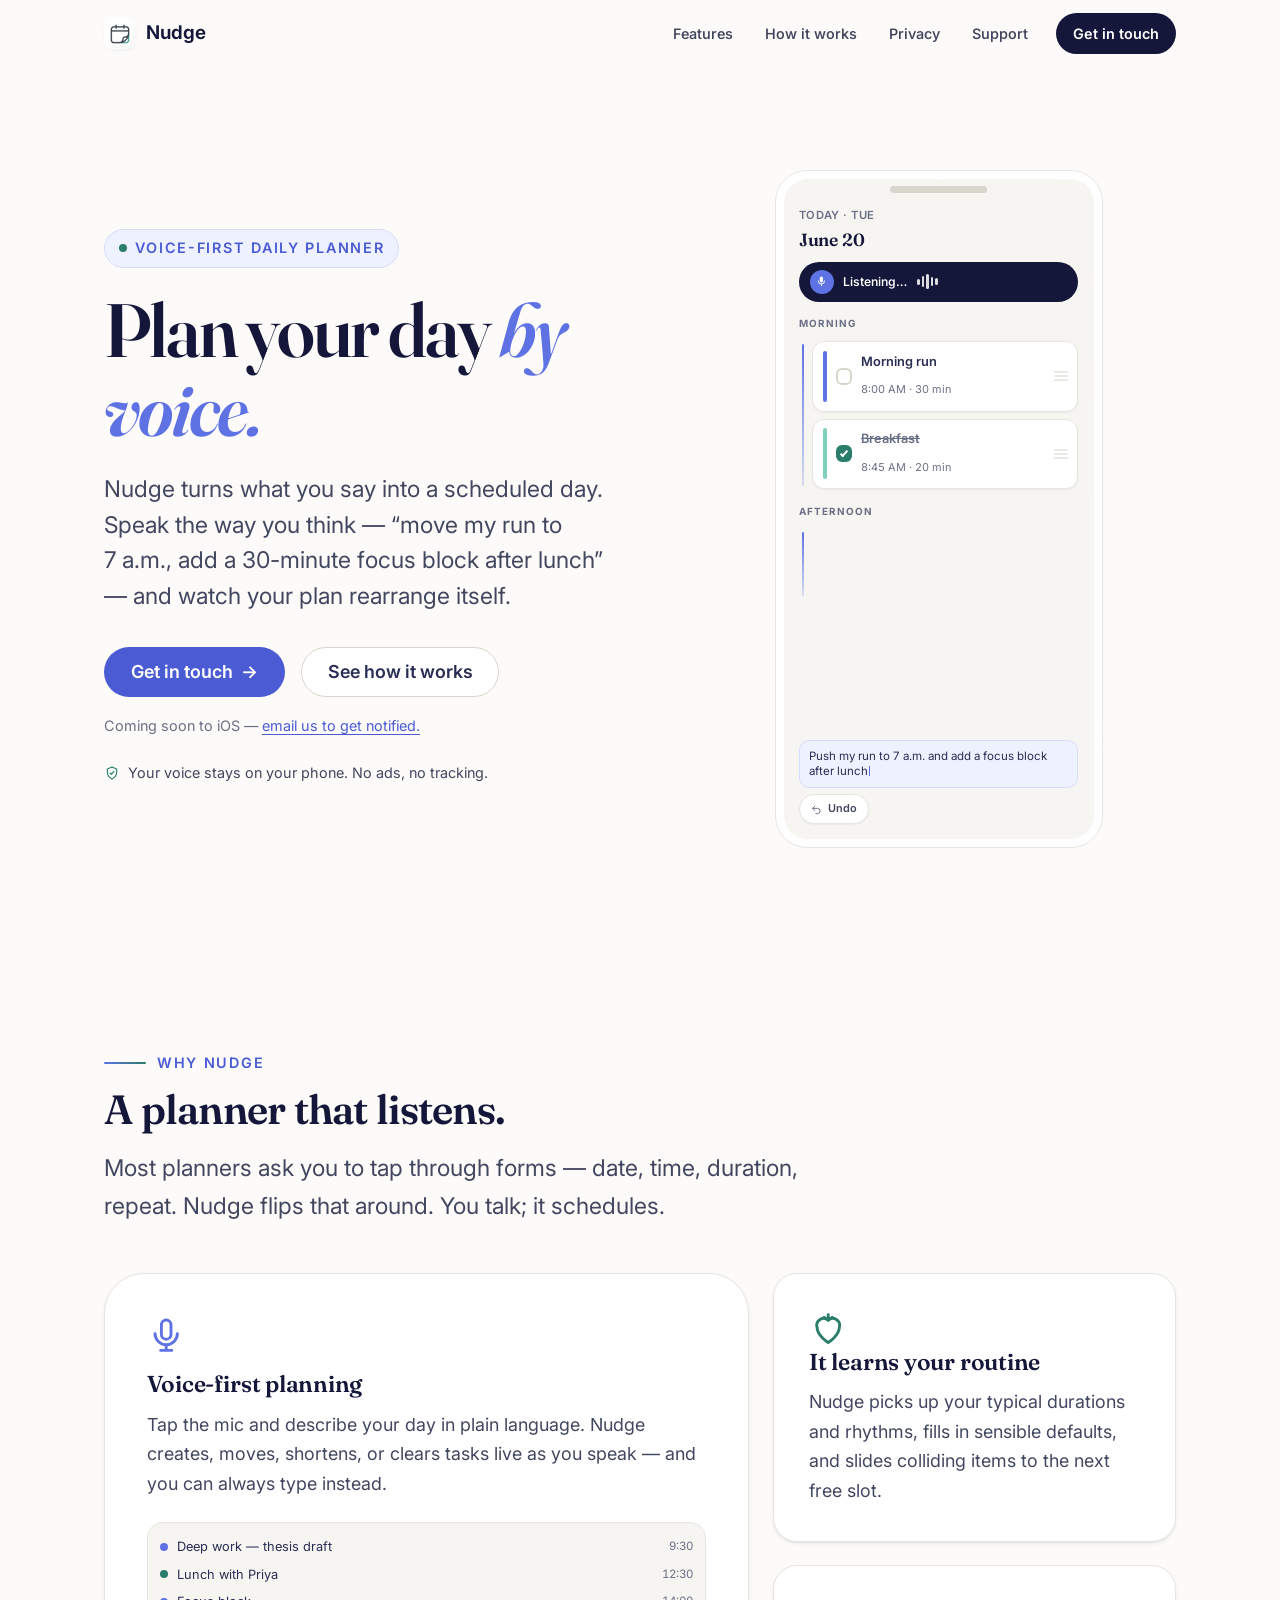
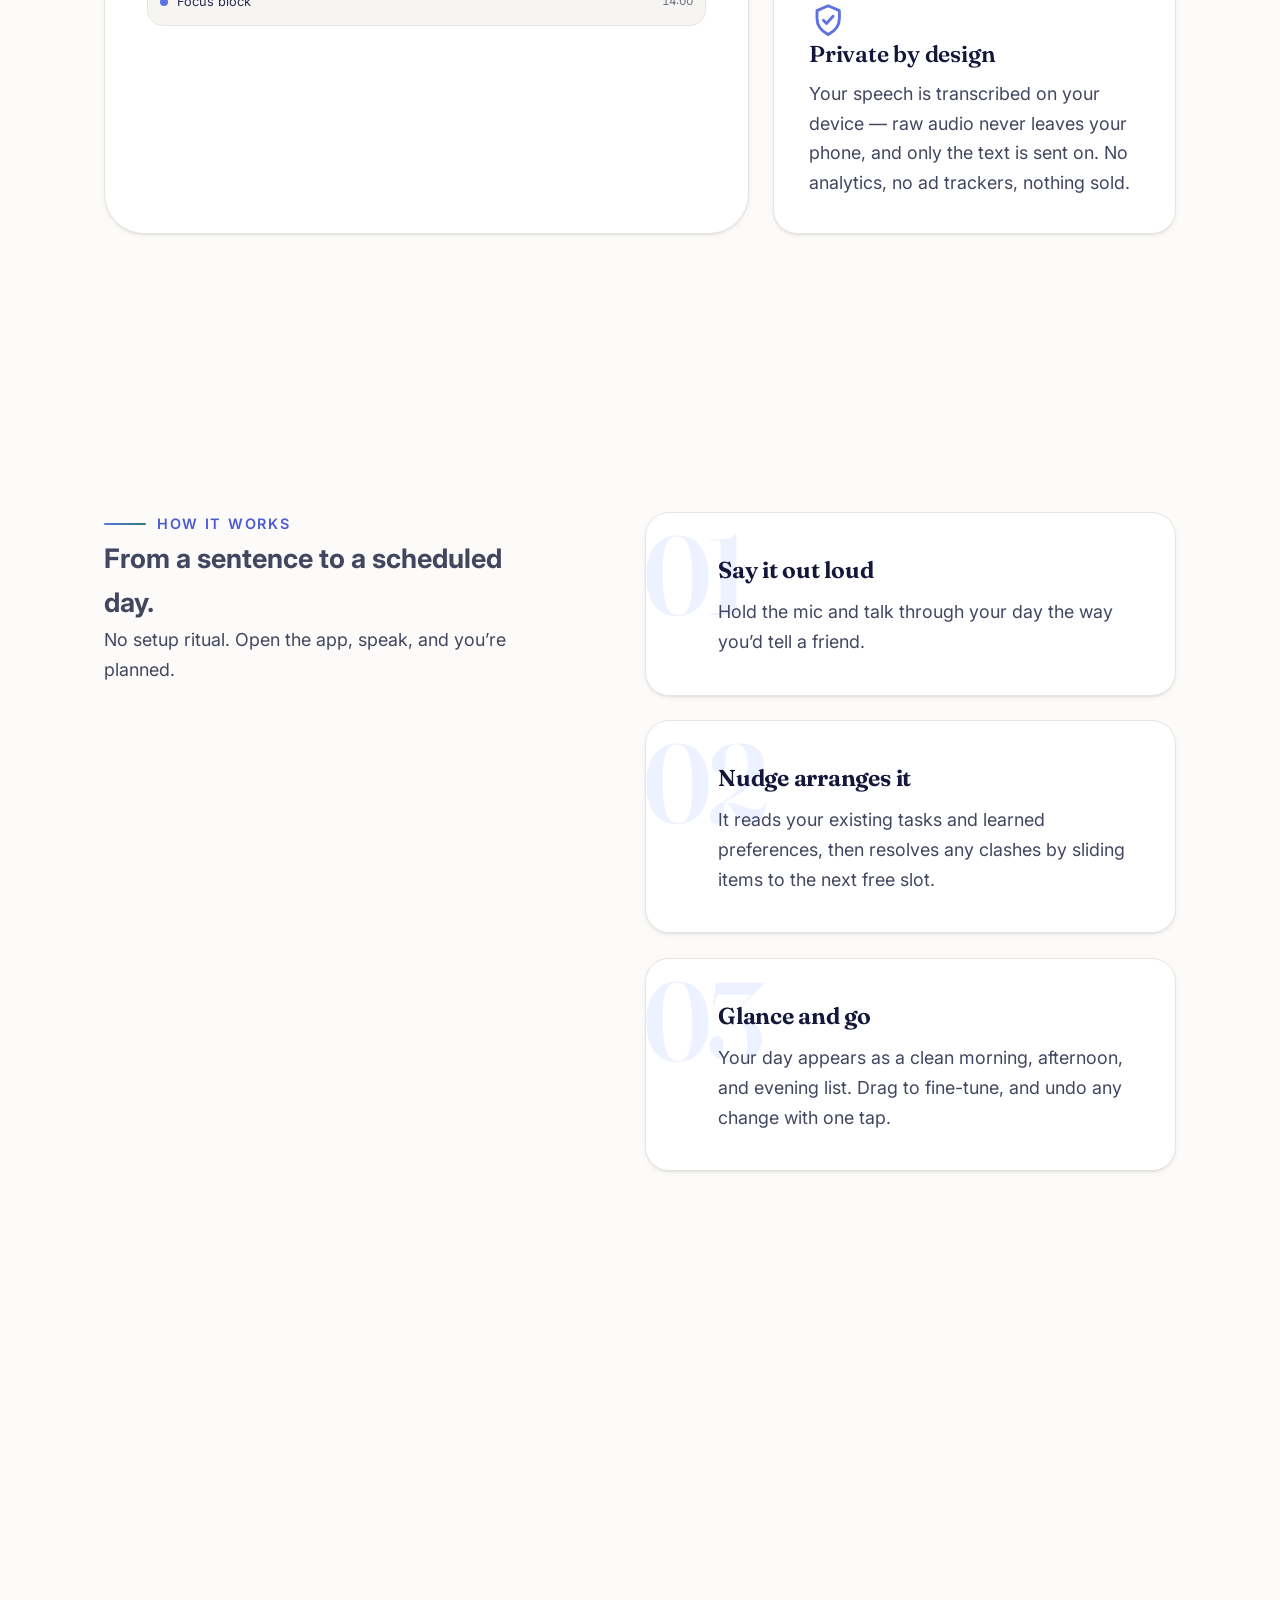
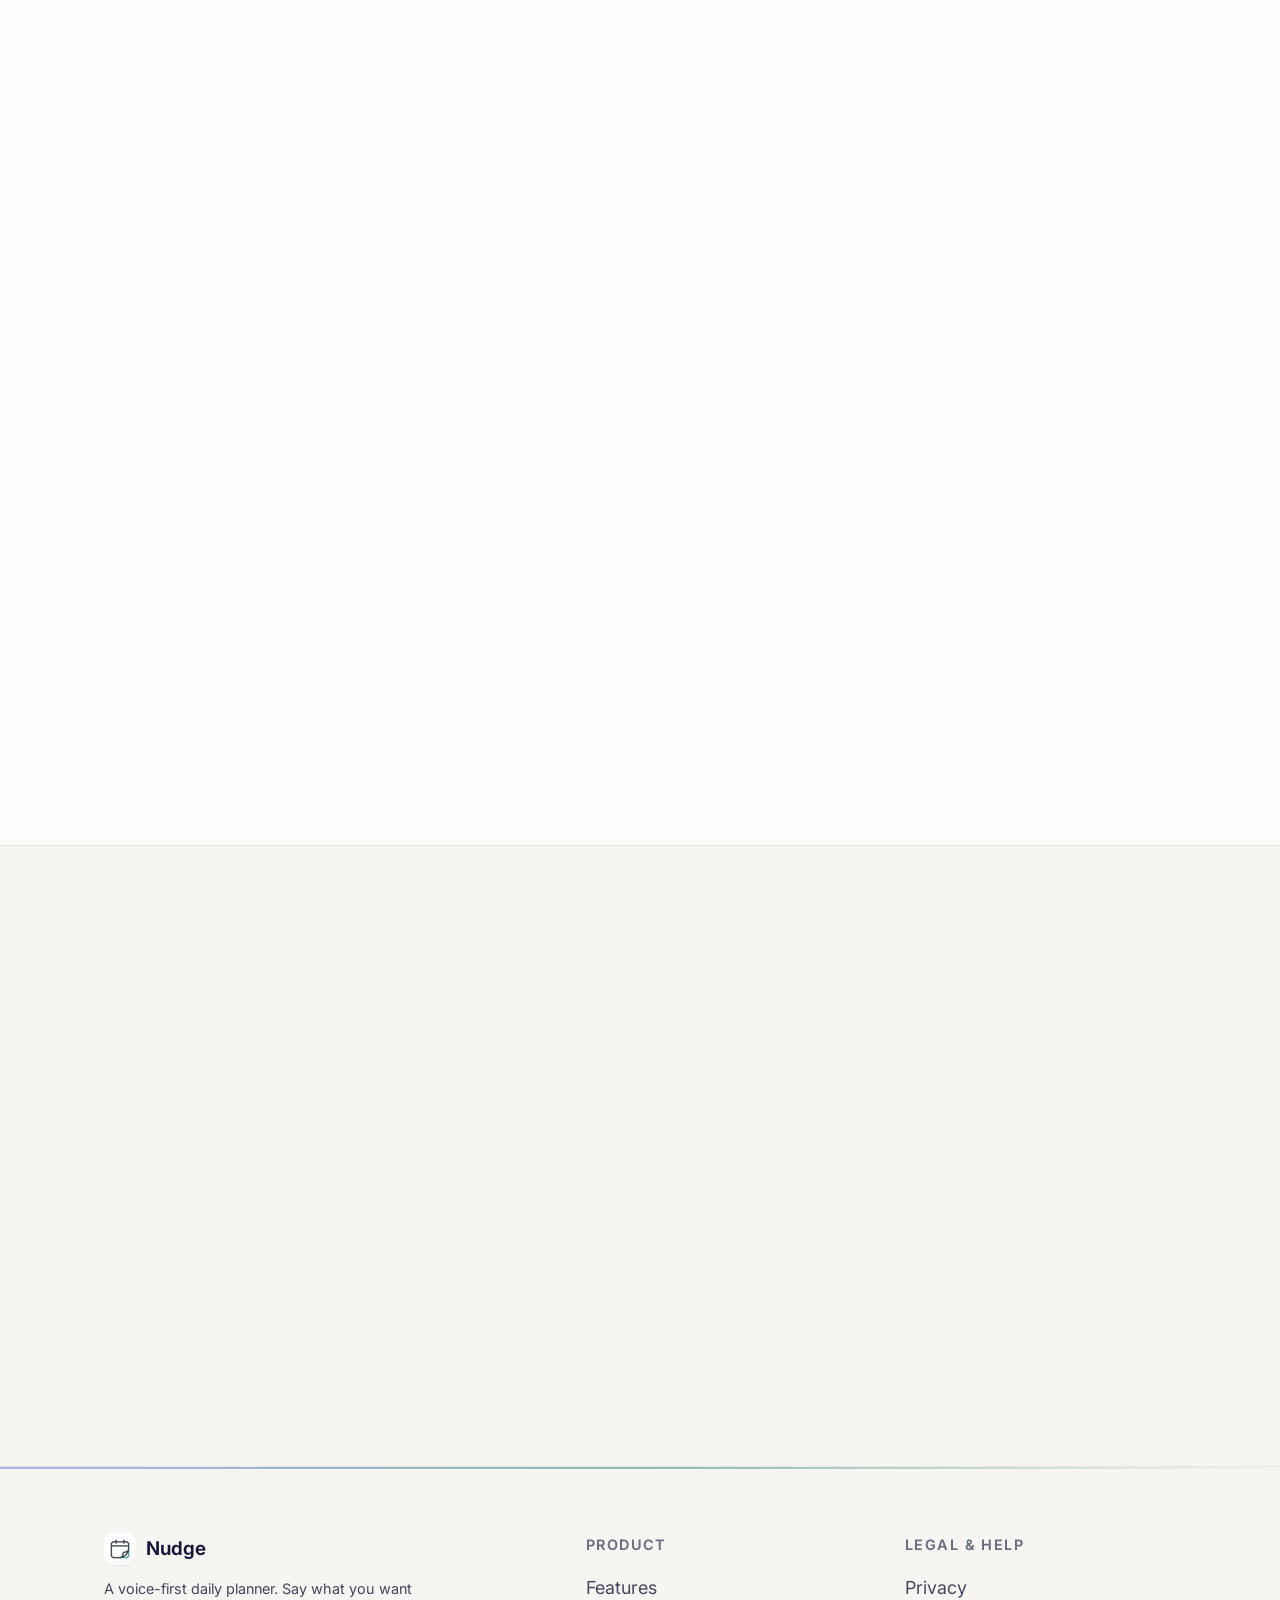
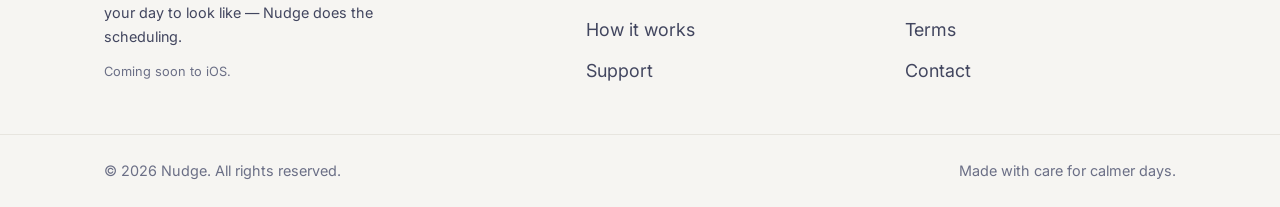
==== commit b6746c30: "Redesign: premium 'Quiet Machine' site with scroll motion Full visual redesign across all pages (ind" ====
--- a/index.html
+++ b/index.html
@@ -7,13 +7,17 @@
   <title>Nudge — Plan your day by voice</title>
   <meta name="description" content="Nudge is a voice-first daily planner. Say what you want your day to look like, and Nudge turns it into a scheduled day — no fiddly forms. Private by design, with on-device transcription." />
   <link rel="canonical" href="https://namle05.github.io/nudge-site/" />
-  <meta name="theme-color" content="#5E72E4" />
-  <meta name="color-scheme" content="light" />
+  <meta name="theme-color" content="#5E72E4" media="(prefers-color-scheme: light)" />
+  <meta name="theme-color" content="#0C0E22" media="(prefers-color-scheme: dark)" />
+  <meta name="color-scheme" content="light dark" />
 
   <!-- Icons -->
   <link rel="icon" type="image/png" href="assets/favicon.png" sizes="512x512" />
   <link rel="icon" type="image/png" href="assets/favicon-32.png" sizes="32x32" />
   <link rel="apple-touch-icon" href="assets/apple-touch-icon.png" />
+
+  <!-- Sitemap -->
+  <link rel="sitemap" type="application/xml" href="sitemap.xml" />
 
   <!-- Open Graph -->
   <meta property="og:type" content="website" />
@@ -36,49 +40,74 @@
   <!-- Fonts: Fraunces (display) + Inter (body) -->
   <link rel="preconnect" href="https://fonts.googleapis.com" />
   <link rel="preconnect" href="https://fonts.gstatic.com" crossorigin />
-  <link href="https://fonts.googleapis.com/css2?family=Fraunces:ital,opsz,wght@0,9..144,400..650;1,9..144,400..600&family=Inter:wght@400;500;550;600;650;700&display=swap" rel="stylesheet" />
+  <link href="https://fonts.googleapis.com/css2?family=Fraunces:ital,opsz,wght@0,9..144,400..700;1,9..144,400..700&family=Inter:wght@400;550;600;650;700&display=swap" rel="stylesheet" />
 
   <link rel="stylesheet" href="styles.css" />
+
+  <!-- Honest structured data: no rating, no price, iOS, pre-launch -->
+  <script type="application/ld+json">
+  {
+    "@context": "https://schema.org",
+    "@type": "SoftwareApplication",
+    "name": "Nudge",
+    "applicationCategory": "Productivity",
+    "operatingSystem": "iOS",
+    "description": "A voice-first daily planner. Say what you want your day to look like, and Nudge turns it into a scheduled day.",
+    "url": "https://namle05.github.io/nudge-site/",
+    "author": { "@type": "Person", "name": "Nam Le" }
+  }
+  </script>
 </head>
 <body>
   <a class="skip-link" href="#main">Skip to content</a>
+  <div class="progress-bar" aria-hidden="true"></div>
 
   <header class="site-header">
+    <span class="nav-sentinel" aria-hidden="true"></span>
     <div class="container">
       <a class="brand" href="index.html" aria-label="Nudge — home">
-        <img src="assets/icon.png" alt="" width="32" height="32" />
+        <img src="assets/favicon-32.png" alt="" width="32" height="32" />
         <span>Nudge</span>
       </a>
       <nav class="site-nav" aria-label="Primary">
         <a class="nav-secondary" href="#features">Features</a>
+        <a class="nav-secondary" href="#how">How it works</a>
         <a class="nav-secondary" href="#privacy">Privacy</a>
         <a class="nav-secondary" href="support.html">Support</a>
-        <a class="nav-cta" href="#get-started">Get started</a>
+        <a class="nav-cta" href="support.html">Get in touch</a>
       </nav>
     </div>
   </header>
 
   <main id="main">
-    <!-- HERO -->
-    <section class="hero" aria-labelledby="hero-title">
+
+    <!-- ===================== S1 · HERO ===================== -->
+    <section class="hero grain" aria-labelledby="hero-title">
+      <div class="hero-grid blueprint" aria-hidden="true"></div>
       <div class="container">
         <div class="hero-copy">
-          <span class="eyebrow rise"><span class="dot" aria-hidden="true"></span> Voice-first daily planner</span>
-          <h1 id="hero-title" class="rise d1">
+          <span class="eyebrow" data-reveal>
+            <span class="dot" aria-hidden="true"></span> Voice-first daily planner
+          </span>
+          <h1 id="hero-title" data-reveal style="--reveal-delay:60ms">
             Plan your day <span class="hl">by voice.</span>
           </h1>
-          <p class="lede rise d2">
+          <p class="lede" data-reveal style="--reveal-delay:120ms">
             Nudge turns what you say into a scheduled day. Speak the way you
             think — “move my run to 7&nbsp;a.m., add a 30-minute focus block
             after lunch” — and watch your plan rearrange itself.
           </p>
-          <div class="cta-row rise d3" id="get-started">
-            <a class="btn btn-primary" href="support.html">
+          <div class="cta-row" id="get-started" data-reveal style="--reveal-delay:180ms">
+            <a class="btn btn-primary magnetic" href="support.html">
               Get in touch <span class="arrow" aria-hidden="true">&rarr;</span>
             </a>
-            <a class="btn btn-ghost" href="#features">See how it works</a>
+            <a class="btn btn-ghost" href="#how">See how it works</a>
           </div>
-          <p class="reassure rise d3">
+          <p class="honest" data-reveal style="--reveal-delay:220ms">
+            Coming soon to iOS —
+            <a href="mailto:nudgeplannerapp@gmail.com">email us to get notified.</a>
+          </p>
+          <p class="reassure" data-reveal style="--reveal-delay:260ms">
             <svg width="16" height="16" viewBox="0 0 24 24" fill="none" aria-hidden="true">
               <path d="M12 3l7 3v5c0 4.5-3 8-7 10-4-2-7-5.5-7-10V6l7-3z" stroke="currentColor" stroke-width="1.7" stroke-linejoin="round"/>
               <path d="M9 12l2 2 4-4.5" stroke="currentColor" stroke-width="1.7" stroke-linecap="round" stroke-linejoin="round"/>
@@ -87,47 +116,17 @@
           </p>
         </div>
 
-        <!-- Pure-CSS phone mockup -->
-        <div class="hero-visual rise d2" aria-hidden="true">
-          <div class="phone">
+        <!-- Crafted product UI — the real Nudge surface (CSS/SVG, no stock) -->
+        <div class="hero-visual" data-reveal style="--reveal-delay:140ms" aria-hidden="true">
+          <div class="phone" id="hero-phone">
             <div class="phone-screen">
-              <div class="phone-day">Tuesday · June 16</div>
-              <div class="phone-title">Today</div>
-
-              <div class="task done">
-                <span class="stripe teal"></span>
-                <span class="tick"></span>
-                <span class="body">
-                  <span class="t-name">Morning walk</span>
-                  <span class="t-time">7:00 AM · 30 min</span>
-                </span>
-              </div>
-              <div class="task">
-                <span class="stripe deep"></span>
-                <span class="tick"></span>
-                <span class="body">
-                  <span class="t-name">Deep work — thesis draft</span>
-                  <span class="t-time">9:30 AM · 90 min</span>
-                </span>
-              </div>
-              <div class="task">
-                <span class="stripe"></span>
-                <span class="tick"></span>
-                <span class="body">
-                  <span class="t-name">Lunch with Priya</span>
-                  <span class="t-time">12:30 PM · 1 hr</span>
-                </span>
-              </div>
-              <div class="task">
-                <span class="stripe teal"></span>
-                <span class="tick"></span>
-                <span class="body">
-                  <span class="t-name">Focus block</span>
-                  <span class="t-time">2:00 PM · 30 min</span>
-                </span>
-              </div>
-
-              <p class="phone-quote">“Push my focus block to <b>2&nbsp;pm</b> and add a short walk before dinner.”</p>
+              <div class="phone-head">
+                <div>
+                  <div class="phone-day">Today · Tue</div>
+                  <div class="phone-title">June 20</div>
+                </div>
+              </div>
+
               <div class="phone-mic">
                 <span class="mic-dot">
                   <svg viewBox="0 0 24 24" fill="none" aria-hidden="true">
@@ -136,6 +135,55 @@
                   </svg>
                 </span>
                 <span>Listening…</span>
+                <span class="wave" aria-hidden="true"><span></span><span></span><span></span><span></span><span></span></span>
+              </div>
+
+              <div class="phone-section">Morning</div>
+              <div class="phone-list">
+                <div class="task" id="task-run">
+                  <span class="stripe active"></span>
+                  <span class="tick"></span>
+                  <span class="body">
+                    <span class="t-name">Morning run</span>
+                    <span class="t-time retime" id="run-time">8:00 AM · 30 min</span>
+                  </span>
+                  <span class="grip" aria-hidden="true"><i></i><i></i><i></i></span>
+                </div>
+                <div class="task done">
+                  <span class="stripe teal"></span>
+                  <span class="tick" id="walk-tick"></span>
+                  <span class="body">
+                    <span class="t-name">Breakfast</span>
+                    <span class="t-time">8:45 AM · 20 min</span>
+                  </span>
+                  <span class="grip" aria-hidden="true"><i></i><i></i><i></i></span>
+                </div>
+              </div>
+
+              <div class="phone-section">Afternoon</div>
+              <div class="phone-list">
+                <div class="task slide-in" id="task-focus">
+                  <span class="stripe active"></span>
+                  <span class="tick"></span>
+                  <span class="body">
+                    <span class="t-name">Focus block</span>
+                    <span class="t-time">1:00 PM · 30 min</span>
+                  </span>
+                  <span class="grip" aria-hidden="true"><i></i><i></i><i></i></span>
+                </div>
+              </div>
+
+              <div class="phone-foot">
+                <p class="transcript-chip" id="transcript">
+                  <span id="transcript-text">Push my run to 7 a.m. and add a focus block after lunch.</span><span class="caret" aria-hidden="true"></span>
+                </p>
+                <span class="undo-chip">
+                  <svg viewBox="0 0 24 24" fill="none" aria-hidden="true">
+                    <path d="M9 14l-4-4 4-4" stroke="currentColor" stroke-width="1.8" stroke-linecap="round" stroke-linejoin="round"/>
+                    <path d="M5 10h9a5 5 0 0 1 0 10h-3" stroke="currentColor" stroke-width="1.8" stroke-linecap="round" stroke-linejoin="round"/>
+                  </svg>
+                  Undo
+                </span>
               </div>
             </div>
           </div>
@@ -143,160 +191,176 @@
       </div>
     </section>
 
-    <!-- FEATURES -->
+    <!-- ===================== S2 · FEATURES ===================== -->
     <section class="section" id="features" aria-labelledby="features-title">
       <div class="container">
         <div class="section-head">
-          <p class="kicker">Why Nudge</p>
-          <h2 id="features-title">A planner that listens, then does the arranging.</h2>
-          <p>
+          <p class="kicker" data-reveal><span class="rail-cap" aria-hidden="true"></span> Why Nudge</p>
+          <h2 id="features-title" data-reveal style="--reveal-delay:60ms">A planner that listens.</h2>
+          <p class="intro" data-reveal style="--reveal-delay:120ms">
             Most planners ask you to tap through forms — date, time, duration,
-            repeat. Nudge flips that around. You talk; it schedules. Three things
-            make that feel effortless.
+            repeat. Nudge flips that around. You talk; it schedules.
           </p>
         </div>
 
-        <div class="features">
-          <article class="feature">
-            <span class="glyph" aria-hidden="true">
+        <div class="bento" data-reveal-group>
+          <article class="card b-primary" data-reveal>
+            <span class="glow" aria-hidden="true"></span>
+            <span class="feat-glyph" aria-hidden="true">
               <svg viewBox="0 0 24 24" fill="none">
-                <rect x="9" y="2.5" width="6" height="12" rx="3" stroke="currentColor" stroke-width="1.7"/>
-                <path d="M5 11a7 7 0 0 0 14 0M12 18v3.5M8.5 21.5h7" stroke="currentColor" stroke-width="1.7" stroke-linecap="round" stroke-linejoin="round"/>
+                <rect x="9" y="2.5" width="6" height="12" rx="3" stroke="currentColor" stroke-width="1.8"/>
+                <path d="M5 11a7 7 0 0 0 14 0M12 18v3.5M8.5 21.5h7" stroke="currentColor" stroke-width="1.8" stroke-linecap="round" stroke-linejoin="round"/>
               </svg>
             </span>
             <h3>Voice-first planning</h3>
             <p>
-              Tap the mic and describe your day in plain language. Nudge
-              understands what you mean — creating, moving, shortening and
-              clearing tasks — and your schedule updates as you speak. Prefer to
-              type? You can do that too.
-            </p>
+              Tap the mic and describe your day in plain language. Nudge creates,
+              moves, shortens, or clears tasks live as you speak — and you can
+              always type instead.
+            </p>
+            <div class="mini-day" aria-hidden="true">
+              <span class="mini-row"><span class="dot-s"></span> Deep work — thesis draft <span class="m-time">9:30</span></span>
+              <span class="mini-row"><span class="dot-s teal"></span> Lunch with Priya <span class="m-time">12:30</span></span>
+              <span class="mini-row"><span class="dot-s"></span> Focus block <span class="m-time">14:00</span></span>
+            </div>
           </article>
 
-          <article class="feature teal">
-            <span class="glyph" aria-hidden="true">
+          <article class="card teal b-1" data-reveal style="--reveal-delay:80ms">
+            <span class="glow" aria-hidden="true"></span>
+            <span class="feat-glyph" aria-hidden="true">
               <svg viewBox="0 0 24 24" fill="none">
-                <path d="M12 21s-7-4.4-7-9.7A4.3 4.3 0 0 1 12 7a4.3 4.3 0 0 1 7 4.3C19 16.6 12 21 12 21z" stroke="currentColor" stroke-width="1.7" stroke-linejoin="round"/>
-                <path d="M12 7V3.5M9.5 5.2 12 7l2.5-1.8" stroke="currentColor" stroke-width="1.7" stroke-linecap="round" stroke-linejoin="round"/>
+                <path d="M12 21s-7-4.4-7-9.7A4.3 4.3 0 0 1 12 7a4.3 4.3 0 0 1 7 4.3C19 16.6 12 21 12 21z" stroke="currentColor" stroke-width="1.8" stroke-linejoin="round"/>
+                <path d="M12 7V3.5M9.5 5.2 12 7l2.5-1.8" stroke="currentColor" stroke-width="1.8" stroke-linecap="round" stroke-linejoin="round"/>
               </svg>
             </span>
             <h3>It learns your routine</h3>
             <p>
-              The more you plan, the better it fits you. Nudge quietly picks up
-              how long your usual tasks tend to take and the rhythms you prefer,
-              so when you leave out a detail it fills in a sensible default —
-              and slides things to a free slot when they’d collide.
+              Nudge picks up your typical durations and rhythms, fills in sensible
+              defaults, and slides colliding items to the next free slot.
             </p>
           </article>
 
-          <article class="feature">
-            <span class="glyph" aria-hidden="true">
+          <article class="card b-2" data-reveal style="--reveal-delay:160ms">
+            <span class="glow" aria-hidden="true"></span>
+            <span class="feat-glyph" aria-hidden="true">
               <svg viewBox="0 0 24 24" fill="none">
-                <rect x="4.5" y="10.5" width="15" height="10" rx="2.5" stroke="currentColor" stroke-width="1.7"/>
-                <path d="M8 10.5V8a4 4 0 0 1 8 0v2.5" stroke="currentColor" stroke-width="1.7" stroke-linecap="round"/>
-                <circle cx="12" cy="15.4" r="1.4" fill="currentColor"/>
+                <path d="M12 3l7 3v5c0 4.5-3 8-7 10-4-2-7-5.5-7-10V6l7-3z" stroke="currentColor" stroke-width="1.8" stroke-linejoin="round"/>
+                <path d="M9 12l2 2 4-4.5" stroke="currentColor" stroke-width="1.8" stroke-linecap="round" stroke-linejoin="round"/>
               </svg>
             </span>
             <h3>Private by design</h3>
             <p>
-              Your speech is transcribed right on your device — the raw audio
-              never leaves your phone. Only the text of what you said is sent on
-              to interpret your plan. No analytics, no ad trackers, nothing sold.
+              Your speech is transcribed on your device — raw audio never leaves
+              your phone, and only the text is sent on. No analytics, no ad
+              trackers, nothing sold.
             </p>
           </article>
         </div>
       </div>
     </section>
 
-    <!-- HOW IT WORKS -->
-    <section class="section band" aria-labelledby="how-title">
-      <div class="container">
-        <div class="section-head">
-          <p class="kicker">How it works</p>
-          <h2 id="how-title">From a sentence to a scheduled day.</h2>
-          <p>No setup ritual. Open the app, speak, and you’re planned.</p>
-        </div>
-
-        <ol class="steps" role="list">
-          <li class="step">
-            <h3>Say it out loud</h3>
-            <p>
-              Hold the mic and talk through your day, or just one change.
-              Natural phrasing is fine — times, durations, “tomorrow”, “after
-              lunch”, “every weekday”.
-            </p>
-          </li>
-          <li class="step">
-            <h3>Nudge arranges it</h3>
-            <p>
-              It reads your existing tasks and learned preferences, then creates,
-              updates or clears items to match — resolving clashes by sliding to
-              the next free slot.
-            </p>
-          </li>
-          <li class="step">
-            <h3>Glance and go</h3>
-            <p>
-              Your day appears as a clean morning/afternoon/evening list. Drag to
-              fine-tune, or undo the last change with a tap if it wasn’t quite
-              what you meant.
-            </p>
-          </li>
-        </ol>
-      </div>
-    </section>
-
-    <!-- PRIVACY -->
+    <!-- ===================== S3 · HOW IT WORKS ===================== -->
+    <section class="section" id="how" aria-labelledby="how-title">
+      <div class="container">
+        <div class="hiw">
+          <div class="hiw-intro">
+            <p class="kicker" data-reveal><span class="rail-cap" aria-hidden="true"></span> How it works</p>
+            <h2 id="how-title" class="section-head" data-reveal style="--reveal-delay:60ms">From a sentence to a scheduled day.</h2>
+            <p class="intro" data-reveal style="--reveal-delay:120ms">No setup ritual. Open the app, speak, and you’re planned.</p>
+          </div>
+
+          <ol class="hiw-panels" role="list">
+            <li class="hiw-panel" data-reveal>
+              <span class="num" aria-hidden="true">01</span>
+              <h3>Say it out loud</h3>
+              <p>Hold the mic and talk through your day the way you’d tell a friend.</p>
+            </li>
+            <li class="hiw-panel" data-reveal style="--reveal-delay:80ms">
+              <span class="num" aria-hidden="true">02</span>
+              <h3>Nudge arranges it</h3>
+              <p>It reads your existing tasks and learned preferences, then resolves any clashes by sliding items to the next free slot.</p>
+            </li>
+            <li class="hiw-panel" data-reveal style="--reveal-delay:160ms">
+              <span class="num" aria-hidden="true">03</span>
+              <h3>Glance and go</h3>
+              <p>Your day appears as a clean morning, afternoon, and evening list. Drag to fine-tune, and undo any change with one tap.</p>
+            </li>
+          </ol>
+        </div>
+      </div>
+    </section>
+
+    <!-- ===================== S4 · THINGS YOU CAN SAY ===================== -->
+    <section class="section" aria-labelledby="say-title">
+      <div class="container">
+        <p class="kicker" data-reveal><span class="rail-cap" aria-hidden="true"></span> Say it your way</p>
+        <h2 id="say-title" class="section-head" data-reveal style="--reveal-delay:60ms">Things you can say.</h2>
+      </div>
+      <div class="container">
+        <div class="say-rail" role="list" tabindex="0" aria-label="Examples of what you can say to Nudge — scroll for more">
+          <div class="say-card" role="listitem"><span class="q" aria-hidden="true"><svg viewBox="0 0 24 24" fill="none"><path d="M8 8h8M8 12h6" stroke="currentColor" stroke-width="1.8" stroke-linecap="round"/><path d="M5 4h14v12H9l-4 4z" stroke="currentColor" stroke-width="1.8" stroke-linejoin="round"/></svg></span><p>“Block 9–11 for thesis writing.”</p></div>
+          <div class="say-card" role="listitem"><span class="q" aria-hidden="true"><svg viewBox="0 0 24 24" fill="none"><path d="M8 8h8M8 12h6" stroke="currentColor" stroke-width="1.8" stroke-linecap="round"/><path d="M5 4h14v12H9l-4 4z" stroke="currentColor" stroke-width="1.8" stroke-linejoin="round"/></svg></span><p>“Add a short walk before dinner.”</p></div>
+          <div class="say-card" role="listitem"><span class="q" aria-hidden="true"><svg viewBox="0 0 24 24" fill="none"><path d="M8 8h8M8 12h6" stroke="currentColor" stroke-width="1.8" stroke-linecap="round"/><path d="M5 4h14v12H9l-4 4z" stroke="currentColor" stroke-width="1.8" stroke-linejoin="round"/></svg></span><p>“Every weekday, 7 a.m. gym.”</p></div>
+          <div class="say-card" role="listitem"><span class="q" aria-hidden="true"><svg viewBox="0 0 24 24" fill="none"><path d="M8 8h8M8 12h6" stroke="currentColor" stroke-width="1.8" stroke-linecap="round"/><path d="M5 4h14v12H9l-4 4z" stroke="currentColor" stroke-width="1.8" stroke-linejoin="round"/></svg></span><p>“Move lunch to 1 and shorten it.”</p></div>
+          <div class="say-card" role="listitem"><span class="q" aria-hidden="true"><svg viewBox="0 0 24 24" fill="none"><path d="M8 8h8M8 12h6" stroke="currentColor" stroke-width="1.8" stroke-linecap="round"/><path d="M5 4h14v12H9l-4 4z" stroke="currentColor" stroke-width="1.8" stroke-linejoin="round"/></svg></span><p>“Clear my evening.”</p></div>
+          <div class="say-card" role="listitem"><span class="q" aria-hidden="true"><svg viewBox="0 0 24 24" fill="none"><path d="M8 8h8M8 12h6" stroke="currentColor" stroke-width="1.8" stroke-linecap="round"/><path d="M5 4h14v12H9l-4 4z" stroke="currentColor" stroke-width="1.8" stroke-linejoin="round"/></svg></span><p>“Push my run to 7 a.m.”</p></div>
+        </div>
+      </div>
+    </section>
+
+    <!-- ===================== S5 · PRIVACY ===================== -->
     <section class="section" id="privacy" aria-labelledby="privacy-title">
       <div class="container">
-        <div class="assurance">
-          <div class="card">
-            <span class="lock" aria-hidden="true">
-              <svg width="26" height="26" viewBox="0 0 24 24" fill="none">
-                <rect x="4.5" y="10.5" width="15" height="10" rx="2.5" stroke="#fff" stroke-width="1.7"/>
-                <path d="M8 10.5V8a4 4 0 0 1 8 0v2.5" stroke="#fff" stroke-width="1.7" stroke-linecap="round"/>
-                <circle cx="12" cy="15.4" r="1.4" fill="#fff"/>
+        <div class="privacy-grid">
+          <div class="privacy-statement">
+            <p class="kicker" data-reveal><span class="rail-cap" aria-hidden="true"></span> Built private</p>
+            <span class="shield" data-draw aria-hidden="true">
+              <svg viewBox="0 0 24 24" fill="none">
+                <path d="M12 3l7 3v5c0 4.5-3 8-7 10-4-2-7-5.5-7-10V6l7-3z" stroke="currentColor" stroke-width="1.6" stroke-linejoin="round"/>
+                <path class="draw" pathLength="1" d="M8.5 12l2.3 2.3 4.7-5" stroke="currentColor" stroke-width="1.8" stroke-linecap="round" stroke-linejoin="round"/>
               </svg>
             </span>
-            <h2 id="privacy-title">Privacy isn’t a setting. It’s the design.</h2>
-            <p>
-              We built Nudge to collect as little as possible: your account, the
-              tasks you create, and the preferences it learns to help you plan.
-              That’s it. No advertising, no third-party trackers, and your data
-              is never sold or shared.
-            </p>
-            <p>
-              Read the full <a href="privacy.html">Privacy Policy</a> or the
-              <a href="terms.html">Terms of Use</a>.
+            <h2 id="privacy-title" data-reveal style="--reveal-delay:60ms">Privacy isn’t a setting. It’s the design.</h2>
+            <p data-reveal style="--reveal-delay:120ms">
+              Your voice is transcribed on your device. The raw audio never leaves
+              your phone — only the text of what you said is sent on to plan your day.
+            </p>
+            <p data-reveal style="--reveal-delay:160ms">
+              There are no analytics or ad trackers, nothing is sold or shared, and
+              your data is isolated to your account.
+            </p>
+            <p class="privacy-links" data-reveal style="--reveal-delay:200ms">
+              <a class="ink-underline" href="privacy.html">Read the privacy policy</a>
+              <a class="ink-underline" href="terms.html">Read the terms</a>
             </p>
           </div>
 
-          <ul class="checklist" role="list">
-            <li>
+          <ul class="checklist panel" role="list" data-reveal-group>
+            <li data-reveal>
               <span class="ck" aria-hidden="true">
                 <svg viewBox="0 0 24 24" fill="none"><path d="M5 12.5l4 4 10-10" stroke="currentColor" stroke-width="2.2" stroke-linecap="round" stroke-linejoin="round"/></svg>
               </span>
               <div>
-                <h3>Your voice stays on your phone</h3>
-                <p>Speech is transcribed on-device; the raw audio is never uploaded to us or anyone else.</p>
-              </div>
-            </li>
-            <li>
+                <h3>Your voice stays on your phone.</h3>
+                <p>Speech is transcribed on-device; raw audio is never uploaded to us or anyone else.</p>
+              </div>
+            </li>
+            <li data-reveal style="--reveal-delay:80ms">
               <span class="ck" aria-hidden="true">
                 <svg viewBox="0 0 24 24" fill="none"><path d="M5 12.5l4 4 10-10" stroke="currentColor" stroke-width="2.2" stroke-linecap="round" stroke-linejoin="round"/></svg>
               </span>
               <div>
-                <h3>No analytics or ad trackers</h3>
-                <p>There are no advertising or tracking SDKs in the app, and no cross-app tracking.</p>
-              </div>
-            </li>
-            <li>
+                <h3>No analytics or ad trackers — and no cross-app tracking.</h3>
+                <p>There are no advertising or tracking SDKs in the app.</p>
+              </div>
+            </li>
+            <li data-reveal style="--reveal-delay:160ms">
               <span class="ck" aria-hidden="true">
                 <svg viewBox="0 0 24 24" fill="none"><path d="M5 12.5l4 4 10-10" stroke="currentColor" stroke-width="2.2" stroke-linecap="round" stroke-linejoin="round"/></svg>
               </span>
               <div>
-                <h3>Your data is isolated and yours</h3>
-                <p>Row-Level Security means only you can read or write your rows. Delete everything anytime from Profile.</p>
+                <h3>Your data is isolated with Row-Level Security.</h3>
+                <p>Only you can read or write your rows, and you can delete everything anytime from Profile.</p>
               </div>
             </li>
           </ul>
@@ -304,50 +368,53 @@
       </div>
     </section>
 
-    <!-- CLOSING CTA -->
-    <section class="section cta-band" aria-labelledby="cta-title">
+    <!-- ===================== S6 · CLOSING CTA ===================== -->
+    <section class="section cta-band grain" aria-labelledby="cta-title">
       <div class="container">
         <div class="inner">
-          <h2 id="cta-title">Let your day plan itself.</h2>
-          <p>
+          <p class="kicker" data-reveal><span class="rail-cap" aria-hidden="true"></span> Ready when you are</p>
+          <h2 id="cta-title" data-reveal style="--reveal-delay:60ms">Let your day <span class="hl">plan itself.</span></h2>
+          <p data-reveal style="--reveal-delay:120ms">
             Speak your intentions; Nudge keeps the schedule. Questions before you
             start? We’re a real person away.
           </p>
-          <div class="cta-row">
-            <a class="btn btn-primary" href="support.html">
-              Contact support <span class="arrow" aria-hidden="true">&rarr;</span>
+          <div class="cta-row" data-reveal style="--reveal-delay:180ms">
+            <a class="btn btn-primary magnetic" href="support.html">
+              Get in touch <span class="arrow" aria-hidden="true">&rarr;</span>
             </a>
             <a class="btn btn-ghost" href="privacy.html">Read the privacy policy</a>
           </div>
+          <p class="honest" data-reveal style="--reveal-delay:220ms">Coming soon to iOS.</p>
         </div>
       </div>
     </section>
   </main>
 
   <footer class="site-footer">
+    <div class="footer-rail" aria-hidden="true"></div>
     <div class="container">
       <div class="footer-brand">
         <a class="brand" href="index.html" aria-label="Nudge — home">
-          <img src="assets/icon.png" alt="" width="32" height="32" />
+          <img src="assets/favicon-32.png" alt="" width="32" height="32" />
           <span>Nudge</span>
         </a>
         <p>A voice-first daily planner. Say what you want your day to look like — Nudge does the scheduling.</p>
+        <span class="soon">Coming soon to iOS.</span>
       </div>
       <nav class="footer-col" aria-label="Product">
         <h4>Product</h4>
         <ul>
           <li><a href="index.html#features">Features</a></li>
-          <li><a href="index.html#how-title">How it works</a></li>
-          <li><a href="index.html#privacy">Privacy</a></li>
+          <li><a href="index.html#how">How it works</a></li>
+          <li><a href="support.html">Support</a></li>
         </ul>
       </nav>
       <nav class="footer-col" aria-label="Legal and help">
         <h4>Legal &amp; help</h4>
         <ul>
-          <li><a href="privacy.html">Privacy Policy</a></li>
-          <li><a href="terms.html">Terms of Use</a></li>
-          <li><a href="support.html">Support</a></li>
-          <li><a href="mailto:nudgeplannerapp@gmail.com">nudgeplannerapp@gmail.com</a></li>
+          <li><a href="privacy.html">Privacy</a></li>
+          <li><a href="terms.html">Terms</a></li>
+          <li><a href="mailto:nudgeplannerapp@gmail.com">Contact</a></li>
         </ul>
       </nav>
     </div>
@@ -358,5 +425,7 @@
       </div>
     </div>
   </footer>
+
+  <script defer src="main.js"></script>
 </body>
 </html>
--- a/styles.css
+++ b/styles.css
@@ -1,879 +1,902 @@
 /* ==========================================================================
-   Nudge — marketing + legal site
-   Hand-crafted design system. One stylesheet, no framework.
-
-   Brand: clean near-white canvas, indigo/periwinkle accent (#5E72E4 / #8FA0F0),
-   a gentle teal warmth borrowed from the app icon. Tone: calm, inclusive,
-   neurodiversity-friendly — generous whitespace, soft pastel gradients,
-   big readable type, large rounded shapes.
-   Type: Fraunces (display serif, optical) for headings, Inter for body/UI.
-   ========================================================================== */
-
-/* ---- 1. Design tokens --------------------------------------------------- */
-:root {
-  /* Brand */
-  --indigo-700: #3A47B8;
-  --indigo-600: #4757D4;
-  --indigo-500: #5E72E4; /* primary accent */
-  --indigo-400: #8090ee;
-  --indigo-300: #8FA0F0; /* light accent */
-  --indigo-100: #E3E7FE;
-  --indigo-050: #EEF1FF;
-
-  --teal-600:   #2F8C77;
-  --teal-500:   #3FA88E;
-  --teal-300:   #8FD8C7;
-  --teal-050:   #E8FBF3;
-
-  /* Ink + surface (near-white canvas, deep slate ink — AA+ on white) */
-  --ink-900:    #15173A; /* headings */
-  --ink-800:    #1F2240;
-  --ink-700:    #34384f; /* strong body */
-  --ink-600:    #4A4E69; /* body */
-  --ink-500:    #5d6178; /* muted, still >= 4.5:1 on white */
-  --ink-400:    #767a90; /* subtle, for large/secondary text */
-
-  --bg:         #FBFBFE; /* page canvas */
-  --surface:    #FFFFFF; /* cards */
-  --surface-2:  #F5F6FC; /* sunken / alt sections */
-  --border:     #E6E8F2;
-  --border-2:   #D8DBEC;
-
-  /* Functional */
-  --focus:      #2840d0;     /* focus ring — high contrast on light */
-  --shadow-sm:  0 1px 2px rgba(21,23,58,.05), 0 1px 3px rgba(21,23,58,.05);
-  --shadow-md:  0 10px 30px -12px rgba(21,23,58,.18);
-  --shadow-lg:  0 30px 70px -28px rgba(94,114,228,.40);
-
-  /* Type scale — modular, ~1.22 (minor third-ish), fluid via clamp */
-  --font-display: "Fraunces", Georgia, "Times New Roman", serif;
-  --font-sans: "Inter", -apple-system, BlinkMacSystemFont, "Segoe UI", Roboto,
-    Helvetica, Arial, sans-serif;
-
-  --step--1: clamp(0.82rem, 0.80rem + 0.10vw, 0.88rem);
-  --step-0:  clamp(1.00rem, 0.96rem + 0.20vw, 1.125rem);
-  --step-1:  clamp(1.20rem, 1.12rem + 0.40vw, 1.45rem);
-  --step-2:  clamp(1.45rem, 1.30rem + 0.75vw, 1.95rem);
-  --step-3:  clamp(1.80rem, 1.55rem + 1.25vw, 2.70rem);
-  --step-4:  clamp(2.20rem, 1.75rem + 2.20vw, 3.70rem);
-  --step-5:  clamp(2.70rem, 2.00rem + 3.40vw, 4.90rem);
-
-  /* Spacing scale (rem) */
-  --sp-1: 0.25rem;
-  --sp-2: 0.5rem;
-  --sp-3: 0.75rem;
-  --sp-4: 1rem;
-  --sp-5: 1.5rem;
-  --sp-6: 2rem;
-  --sp-7: 3rem;
-  --sp-8: 4rem;
-  --sp-9: 6rem;
-  --sp-10: 8rem;
-
-  /* Radii */
-  --r-sm: 10px;
-  --r-md: 16px;
-  --r-lg: 24px;
-  --r-xl: 32px;
-  --r-pill: 999px;
-
-  /* Layout */
-  --measure: 68ch;        /* prose width for legal pages */
-  --container: 72rem;     /* ~1152px wide marketing container */
-  --container-narrow: 48rem;
-}
-
-/* ---- 2. Reset / base ---------------------------------------------------- */
-*,
-*::before,
-*::after { box-sizing: border-box; }
-
-* { margin: 0; }
-
-html {
-  -webkit-text-size-adjust: 100%;
-  scroll-behavior: smooth;
-  /* offset anchor scrolling so headings clear the sticky header */
-  scroll-padding-top: 5.5rem;
-}
-
-body {
-  font-family: var(--font-sans);
-  font-size: var(--step-0);
-  line-height: 1.65;
-  color: var(--ink-600);
-  background-color: var(--bg);
-  /* soft, calm ambient gradient blooms — barely-there pastels */
+   NUDGE — "Quiet Machine" design system
+   One hand-built stylesheet. Vanilla. No framework, no build.
+   Served at https://namle05.github.io/nudge-site/ (a subpath).
+
+   Discipline: ONE display face (Fraunces), ONE accent (indigo; teal is the
+   rare "done" tick only), ONE signature motion (sentence -> schedule), ONE
+   texture (blueprint grid + faint grain). Calm comes from space, restraint
+   and high contrast — never washed-out low contrast.
+   ========================================================================== */
+
+/* ==========================================================================
+   1. DESIGN TOKENS
+   ========================================================================== */
+:root{
+  /* ---- COLOR — raw ramps ---- */
+  --indigo-700:#3A47B8; --indigo-600:#4A5BD4; --indigo-500:#5E72E4;
+  --indigo-400:#7C8BEA; --indigo-300:#A7B2F2; --indigo-100:#D6DCFB; --indigo-050:#EEF1FF;
+  --teal-600:#2A7E6B;            /* darkened to clear AA 4.5:1 */
+  --teal-500:#3FA88E; --teal-300:#7FD0BC; --teal-050:#E8FBF3;
+  --ink-900:#15173A; --ink-700:#2A2D54; --ink-600:#42465F;
+  --ink-500:#5B5F78; --ink-400:#6B6F86;  /* bumped for AA */
+  /* legacy ink aliases (still referenced by legal-page prose markup) */
+  --ink-800:#1F2240;
+  --paper:#FCFBF9;              /* warm off-white page bg */
+  --surface:#FFFFFF;           /* clean card white */
+  --surface-2:#F6F5F2;         /* warm sunken */
+  --border:#E7E5DF;            /* warm hairline */
+  --border-2:#D8D5CC;
+  --white-92:rgba(255,255,255,.92);
+  --white-70:rgba(255,255,255,.70);
+  --glow-rgb:94 114 228;
+
+  /* ---- COLOR — SEMANTIC (components use ONLY these) ---- */
+  --bg:var(--paper);
+  --bg-sunken:var(--surface-2);
+  --text:var(--ink-600);
+  --text-strong:var(--ink-700);
+  --text-heading:var(--ink-900);
+  --text-quiet:var(--ink-400);
+  --accent:var(--indigo-500);
+  --accent-strong:var(--indigo-600);
+  --accent-quiet:var(--indigo-050);
+  --confirm:var(--teal-600);
+  --confirm-quiet:var(--teal-050);
+  --line:var(--border);
+  --line-strong:var(--border-2);
+  --focus:#2840d0;
+  --on-accent:#FFFFFF;
+
+  /* ---- TYPE ---- */
+  --font-display:"Fraunces",Georgia,"Times New Roman",serif;
+  --font-sans:"Inter",-apple-system,BlinkMacSystemFont,"Segoe UI",Roboto,Helvetica,Arial,sans-serif;
+  --fs--2:clamp(0.75rem,0.73rem + 0.09vw,0.80rem);
+  --fs--1:clamp(0.83rem,0.80rem + 0.13vw,0.90rem);
+  --fs-0: clamp(1.00rem,0.96rem + 0.20vw,1.125rem);
+  --fs-1: clamp(1.20rem,1.12rem + 0.40vw,1.45rem);
+  --fs-2: clamp(1.45rem,1.30rem + 0.75vw,1.95rem);
+  --fs-3: clamp(1.80rem,1.55rem + 1.25vw,2.70rem);
+  --fs-4: clamp(2.20rem,1.75rem + 2.20vw,3.70rem);
+  --fs-5: clamp(2.70rem,2.00rem + 3.40vw,4.90rem);
+  --fs-6: clamp(3.20rem,2.10rem + 5.20vw,6.40rem);
+  --lh-display:1.04; --lh-heading:1.12; --lh-text:1.65; --lh-prose:1.7;
+  --tr-hero:-0.028em; --tr-tight:-0.018em; --tr-caps:0.12em; --tr-normal:0;
+  --wght-display:600; --wght-body:400; --wght-medium:550; --wght-semibold:650;
+  --measure:66ch; --measure-lede:48ch;
+
+  /* legacy type aliases (legal-page markup references --step-*) */
+  --step--1:var(--fs--1); --step-0:var(--fs-0); --step-1:var(--fs-1);
+  --step-2:var(--fs-2); --step-3:var(--fs-3); --step-4:var(--fs-4); --step-5:var(--fs-5);
+
+  /* ---- SPACING (4px base) ---- */
+  --sp-1:.25rem; --sp-2:.5rem; --sp-3:.75rem; --sp-4:1rem; --sp-5:1.5rem;
+  --sp-6:2rem; --sp-7:3rem; --sp-8:4rem; --sp-9:6rem; --sp-10:8rem;
+  --space-section:clamp(4rem,9vw,8rem);
+  --space-section-tight:clamp(2.5rem,5vw,4rem);
+
+  /* ---- LAYOUT ---- */
+  --container:72rem; --container-narrow:48rem; --container-prose:66ch;
+  --gutter:clamp(1.25rem,4vw,2.5rem);
+  --nav-h:4.25rem;
+
+  /* ---- RADII ---- */
+  --r-sm:10px; --r-md:16px; --r-lg:24px; --r-xl:32px; --r-2xl:40px; --r-pill:999px;
+  --r-screen:24px; --r-screen-inset:8px;
+
+  /* ---- SHADOWS (two-layer, indigo-tinted) ---- */
+  --shadow-xs:0 1px 2px rgba(21,23,58,.05);
+  --shadow-sm:0 2px 6px -2px rgba(21,23,58,.10), 0 1px 2px rgba(21,23,58,.06);
+  --shadow-md:0 10px 30px -14px rgba(var(--glow-rgb),.22), 0 2px 8px -4px rgba(21,23,58,.10);
+  --shadow-lg:0 30px 70px -28px rgba(var(--glow-rgb),.40), 0 6px 16px -10px rgba(21,23,58,.12);
+  --shadow-xl:0 50px 110px -36px rgba(var(--glow-rgb),.45), 0 10px 24px -14px rgba(21,23,58,.14);
+  --glow-accent:0 0 0 6px rgba(var(--glow-rgb),.14);
+
+  /* ---- MOTION ---- */
+  --ease-out:cubic-bezier(.22,.61,.36,1);
+  --ease-soft:cubic-bezier(.4,0,.2,1);
+  --ease-spring:cubic-bezier(.34,1.4,.64,1);
+  --dur-fast:.18s; --dur-base:.28s; --dur-slow:.45s; --dur-reveal:.62s;
+  --rev-dist:18px; --stagger:70ms;
+}
+
+/* ---- DARK MODE (auto; tokens ready, no toggle ships in v1) ---- */
+@media (prefers-color-scheme:dark){ :root:not([data-theme="light"]){
+  --paper:#0C0E22; --bg:#0C0E22;
+  --surface:#15183A; --surface-2:#1B1E45; --bg-sunken:#101230;
+  --border:#262A55; --border-2:#323766;
+  --text:#C6C9E2; --text-strong:#E2E4F4; --text-heading:#F2F3FB; --text-quiet:#9498BE;
+  --ink-800:#E2E4F4;
+  --accent:var(--indigo-400); --accent-strong:var(--indigo-400); --accent-quiet:#1E2250;
+  --confirm:var(--teal-300); --confirm-quiet:#123026;
+  --line:#262A55; --line-strong:#323766; --focus:#9DB0FF;
+  --shadow-md:0 10px 30px -14px rgba(0,0,0,.55), 0 2px 8px -4px rgba(0,0,0,.5);
+  --shadow-lg:0 30px 70px -28px rgba(0,0,0,.6); --shadow-xl:0 50px 110px -36px rgba(0,0,0,.65);
+}}
+[data-theme="dark"]{
+  --paper:#0C0E22; --bg:#0C0E22;
+  --surface:#15183A; --surface-2:#1B1E45; --bg-sunken:#101230;
+  --border:#262A55; --border-2:#323766;
+  --text:#C6C9E2; --text-strong:#E2E4F4; --text-heading:#F2F3FB; --text-quiet:#9498BE;
+  --ink-800:#E2E4F4;
+  --accent:var(--indigo-400); --accent-strong:var(--indigo-400); --accent-quiet:#1E2250;
+  --confirm:var(--teal-300); --confirm-quiet:#123026;
+  --line:#262A55; --line-strong:#323766; --focus:#9DB0FF;
+}
+
+/* ==========================================================================
+   2. RESET / BASE
+   ========================================================================== */
+*,*::before,*::after{ box-sizing:border-box; }
+*{ margin:0; }
+
+html{
+  -webkit-text-size-adjust:100%;
+  color-scheme:light dark;
+  scroll-behavior:smooth;
+  scroll-padding-top:calc(var(--nav-h) + 0.75rem);
+}
+
+body{
+  font-family:var(--font-sans);
+  font-size:var(--fs-0);
+  line-height:var(--lh-text);
+  color:var(--text);
+  background-color:var(--bg);
+  -webkit-font-smoothing:antialiased;
+  -moz-osx-font-smoothing:grayscale;
+  text-rendering:optimizeLegibility;
+  font-feature-settings:"kern","liga","calt";
+  min-height:100vh;
+  overflow-x:hidden;          /* hero phone breaks the right gutter */
+}
+
+img,picture,svg{ display:block; max-width:100%; }
+
+a{ color:var(--accent-strong); text-underline-offset:0.18em; }
+a:hover{ color:var(--accent-strong); }
+
+ul,ol{ padding-left:1.3em; }
+strong,b{ color:var(--text-strong); font-weight:650; }
+
+:focus-visible{
+  outline:3px solid var(--focus);
+  outline-offset:3px;
+  border-radius:6px;
+}
+
+::selection{ background:rgba(var(--glow-rgb),.20); color:var(--text-heading); }
+
+/* skip link */
+.skip-link{
+  position:absolute; left:var(--sp-4); top:-4rem; z-index:100;
+  background:var(--ink-900); color:#fff;
+  padding:0.6rem 1rem; border-radius:var(--r-sm);
+  font-weight:600; text-decoration:none;
+  transition:top var(--dur-fast) var(--ease-soft);
+}
+.skip-link:focus{ top:var(--sp-4); color:#fff; }
+
+.sr-only{
+  position:absolute; width:1px; height:1px; padding:0; margin:-1px;
+  overflow:hidden; clip:rect(0 0 0 0); white-space:nowrap; border:0;
+}
+
+/* ==========================================================================
+   3. LAYOUT PRIMITIVES
+   ========================================================================== */
+.container{
+  width:100%;
+  max-width:var(--container);
+  margin-inline:auto;
+  padding-inline:var(--gutter);
+}
+.container-narrow{ max-width:var(--container-narrow); }
+
+.section{ padding-block:var(--space-section); position:relative; }
+.section-tight{ padding-block:var(--space-section-tight); }
+
+/* perf: skip offscreen work for non-hero sections (NOT hero, NOT prose) */
+.section:not(.hero){
+  content-visibility:auto;
+  contain-intrinsic-size:auto 600px;
+}
+
+/* ---- Texture: blueprint grid + faint grain (replaces pastel blooms) ---- */
+.blueprint{
   background-image:
-    radial-gradient(60rem 40rem at 102% -8%, var(--indigo-050) 0%, rgba(238,241,255,0) 55%),
-    radial-gradient(48rem 38rem at -10% 8%, var(--teal-050) 0%, rgba(232,251,243,0) 50%);
-  background-repeat: no-repeat;
-  background-attachment: fixed;
-  -webkit-font-smoothing: antialiased;
-  -moz-osx-font-smoothing: grayscale;
-  text-rendering: optimizeLegibility;
-  font-feature-settings: "kern", "liga", "calt";
-  min-height: 100vh;
-}
-
-img,
-picture,
-svg { display: block; max-width: 100%; }
-
-a { color: var(--indigo-600); text-underline-offset: 0.18em; }
-a:hover { color: var(--indigo-700); }
-
-ul, ol { padding-left: 1.3em; }
-
-strong, b { color: var(--ink-800); font-weight: 650; }
-
-:focus-visible {
-  outline: 3px solid var(--focus);
-  outline-offset: 3px;
-  border-radius: 6px;
-}
-
-/* skip link for keyboard / screen-reader users */
-.skip-link {
-  position: absolute;
-  left: var(--sp-4);
-  top: -4rem;
-  z-index: 100;
-  background: var(--ink-900);
-  color: #fff;
-  padding: 0.6rem 1rem;
-  border-radius: var(--r-sm);
-  font-weight: 600;
-  text-decoration: none;
-  transition: top 0.18s ease;
-}
-.skip-link:focus { top: var(--sp-4); color: #fff; }
-
-.sr-only {
-  position: absolute;
-  width: 1px; height: 1px;
-  padding: 0; margin: -1px;
-  overflow: hidden; clip: rect(0 0 0 0);
-  white-space: nowrap; border: 0;
-}
-
-/* ---- 3. Layout primitives ---------------------------------------------- */
-.container {
-  width: 100%;
-  max-width: var(--container);
-  margin-inline: auto;
-  padding-inline: var(--sp-5);
-}
-@media (min-width: 48rem) {
-  .container { padding-inline: var(--sp-6); }
-}
-
-.section { padding-block: clamp(3rem, 7vw, 6rem); }
-
-/* ---- 4. Header / nav ---------------------------------------------------- */
-.site-header {
-  position: sticky;
-  top: 0;
-  z-index: 50;
-  background: color-mix(in srgb, var(--bg) 82%, transparent);
-  -webkit-backdrop-filter: saturate(160%) blur(14px);
-  backdrop-filter: saturate(160%) blur(14px);
-  border-bottom: 1px solid color-mix(in srgb, var(--border) 70%, transparent);
-}
-.site-header .container {
-  display: flex;
-  align-items: center;
-  justify-content: space-between;
-  gap: var(--sp-4);
-  min-height: 4.25rem;
-}
-.brand {
-  display: inline-flex;
-  align-items: center;
-  gap: 0.65rem;
-  font-weight: 700;
-  font-size: 1.18rem;
-  letter-spacing: -0.01em;
-  color: var(--ink-900);
-  text-decoration: none;
-}
-.brand:hover { color: var(--ink-900); }
-.brand img {
-  width: 2rem;
-  height: 2rem;
-  border-radius: 9px;
-  box-shadow: var(--shadow-sm);
-}
-.brand span { line-height: 1; }
-
-.site-nav {
-  display: flex;
-  align-items: center;
-  gap: clamp(0.5rem, 2vw, 1.75rem);
-}
-.site-nav a {
-  color: var(--ink-600);
-  text-decoration: none;
-  font-weight: 550;
-  font-size: var(--step--1);
-  padding: 0.4rem 0.2rem;
-  border-radius: 8px;
-}
-.site-nav a:hover { color: var(--indigo-600); }
-.site-nav .nav-cta {
-  background: var(--ink-900);
-  color: #fff;
-  padding: 0.55rem 1.05rem;
-  border-radius: var(--r-pill);
-  font-weight: 600;
-}
-.site-nav .nav-cta:hover {
-  background: var(--indigo-600);
-  color: #fff;
-}
-/* hide secondary links on very small screens, keep brand + CTA */
-@media (max-width: 30rem) {
-  .site-nav .nav-secondary { display: none; }
-}
-
-/* ---- 5. Buttons --------------------------------------------------------- */
-.btn {
-  display: inline-flex;
-  align-items: center;
-  justify-content: center;
-  gap: 0.55rem;
-  font-family: var(--font-sans);
-  font-weight: 600;
-  font-size: var(--step-0);
-  line-height: 1;
-  padding: 0.95rem 1.6rem;
-  border-radius: var(--r-pill);
-  border: 1px solid transparent;
-  text-decoration: none;
-  cursor: pointer;
-  transition: transform 0.18s ease, background-color 0.18s ease,
-    box-shadow 0.18s ease, border-color 0.18s ease, color 0.18s ease;
-}
-.btn-primary {
-  background: var(--indigo-500);
-  color: #fff;
-  box-shadow: var(--shadow-md);
-}
-.btn-primary:hover {
-  background: var(--indigo-600);
-  color: #fff;
-  transform: translateY(-2px);
-  box-shadow: var(--shadow-lg);
-}
-.btn-ghost {
-  background: var(--surface);
-  color: var(--ink-800);
-  border-color: var(--border-2);
-}
-.btn-ghost:hover {
-  color: var(--ink-900);
-  border-color: var(--indigo-300);
-  background: #fff;
-  transform: translateY(-2px);
-}
-.btn .arrow { transition: transform 0.18s ease; }
-.btn:hover .arrow { transform: translateX(3px); }
-
-/* ---- 6. Hero ------------------------------------------------------------ */
-.hero { position: relative; overflow: hidden; }
-.hero .container {
-  display: grid;
-  gap: clamp(2.5rem, 6vw, 4.5rem);
-  padding-block: clamp(3rem, 8vw, 6.5rem) clamp(3rem, 7vw, 5.5rem);
-}
-@media (min-width: 60rem) {
-  .hero .container {
-    grid-template-columns: 1.05fr 0.95fr;
-    align-items: center;
+    linear-gradient(to right, rgba(var(--glow-rgb),.045) 1px, transparent 1px),
+    linear-gradient(to bottom, rgba(var(--glow-rgb),.045) 1px, transparent 1px);
+  background-size:32px 32px;
+}
+.grain{ position:relative; }
+.grain::before{
+  content:""; position:absolute; inset:0; pointer-events:none; z-index:0;
+  opacity:.035; mix-blend-mode:soft-light;
+  background-image:url("data:image/svg+xml,%3Csvg xmlns='http://www.w3.org/2000/svg' width='120' height='120'%3E%3Cfilter id='n'%3E%3CfeTurbulence type='fractalNoise' baseFrequency='0.9' numOctaves='2' stitchTiles='stitch'/%3E%3C/filter%3E%3Crect width='100%25' height='100%25' filter='url(%23n)'/%3E%3C/svg%3E");
+}
+.grain > *{ position:relative; z-index:1; }
+
+/* ---- Brand time-rail device (recurring motif) ---- */
+.rail-cap{
+  display:inline-block;
+  width:2.6rem; height:2px; border-radius:var(--r-pill);
+  background:linear-gradient(90deg, var(--accent), var(--confirm));
+  vertical-align:middle; margin-right:0.7rem;
+}
+
+/* ---- Inline link treatment (.ink-underline) ---- */
+.ink-underline{
+  color:var(--accent-strong);
+  text-decoration:none;
+  font-weight:550;
+  background-image:linear-gradient(90deg, var(--accent), var(--confirm));
+  background-repeat:no-repeat;
+  background-position:0 100%;
+  background-size:100% 1.5px;
+  padding-bottom:1px;
+  transition:background-size var(--dur-base) var(--ease-out), color var(--dur-base) var(--ease-out);
+}
+.ink-underline:hover{ color:var(--accent-strong); background-size:100% 2.5px; }
+
+/* ==========================================================================
+   4. HEADER / NAV
+   ========================================================================== */
+.nav-sentinel{ position:absolute; top:0; left:0; width:1px; height:1px; pointer-events:none; }
+
+.site-header{
+  position:sticky; top:0; z-index:50;
+  height:var(--nav-h);
+  background:color-mix(in srgb, var(--bg) 82%, transparent);
+  -webkit-backdrop-filter:saturate(140%) blur(12px);
+  backdrop-filter:saturate(140%) blur(12px);
+  border-bottom:1px solid transparent;
+  transition:border-color var(--dur-base) var(--ease-soft), box-shadow var(--dur-base) var(--ease-soft);
+}
+.site-header.is-stuck{
+  border-bottom:1px solid var(--line);
+  box-shadow:var(--shadow-sm);
+}
+.site-header .container{
+  display:flex; align-items:center; justify-content:space-between;
+  gap:var(--sp-4); height:100%;
+}
+.brand{
+  display:inline-flex; align-items:center; gap:0.65rem;
+  font-weight:650; font-size:1.18rem; letter-spacing:-0.01em;
+  color:var(--text-heading); text-decoration:none;
+}
+.brand:hover{ color:var(--text-heading); }
+.brand img{
+  width:2rem; height:2rem; border-radius:9px; box-shadow:var(--shadow-xs);
+}
+.brand span{ line-height:1; }
+
+.site-nav{ display:flex; align-items:center; gap:clamp(0.5rem,2vw,1.75rem); }
+.site-nav a{
+  color:var(--text); text-decoration:none;
+  font-weight:550; font-size:var(--fs--1);
+  padding:0.4rem 0.2rem; border-radius:8px;
+  transition:color var(--dur-fast) var(--ease-soft);
+}
+.site-nav a:hover{ color:var(--accent-strong); }
+.site-nav .nav-cta{
+  background:var(--ink-900); color:#fff;
+  padding:0.55rem 1.05rem; border-radius:var(--r-pill); font-weight:600;
+}
+.site-nav .nav-cta:hover{ background:var(--accent-strong); color:#fff; }
+
+/* mobile: collapse secondary links; keep brand + CTA */
+@media (max-width:44rem){
+  .site-nav{ gap:0.75rem; }
+}
+@media (max-width:30rem){
+  .site-nav .nav-secondary{ display:none; }
+}
+
+/* ==========================================================================
+   5. BUTTONS
+   ========================================================================== */
+.btn{
+  display:inline-flex; align-items:center; justify-content:center; gap:0.55rem;
+  font-family:var(--font-sans); font-weight:600; font-size:var(--fs-0); line-height:1;
+  padding:0.95rem 1.6rem; border-radius:var(--r-pill);
+  border:1px solid transparent; text-decoration:none; cursor:pointer;
+  transition:transform var(--dur-fast) var(--ease-out),
+    background-color var(--dur-fast) var(--ease-soft),
+    box-shadow var(--dur-fast) var(--ease-soft),
+    border-color var(--dur-fast) var(--ease-soft),
+    color var(--dur-fast) var(--ease-soft);
+  will-change:transform;
+}
+.btn-primary{ background:var(--accent-strong); color:var(--on-accent); box-shadow:var(--shadow-md); }
+.btn-primary:hover{ background:var(--indigo-700); color:var(--on-accent); box-shadow:var(--shadow-lg); }
+.btn-ghost{ background:var(--surface); color:var(--text-strong); border-color:var(--line-strong); }
+.btn-ghost:hover{ color:var(--text-heading); border-color:var(--indigo-300); background:var(--surface); }
+.btn .arrow{ transition:transform var(--dur-fast) var(--ease-out); }
+.btn:active{ transform:scale(.98); }
+
+/* ==========================================================================
+   6. HERO (the signature surface)
+   ========================================================================== */
+.hero{ position:relative; overflow:clip; }
+.hero .container{
+  display:grid;
+  gap:clamp(2.5rem,6vw,4.5rem);
+  padding-block:clamp(3.25rem,8vw,6.5rem) clamp(3rem,7vw,5.5rem);
+}
+@media (min-width:60rem){
+  .hero .container{ grid-template-columns:1.05fr 0.95fr; align-items:center; }
+}
+/* faint structural grid drifts behind the whole hero (compositor-only) */
+.hero-grid{
+  position:absolute; inset:-6% -4% -10% -4%; z-index:0; pointer-events:none;
+  opacity:.6;
+  -webkit-mask-image:radial-gradient(120% 90% at 70% 30%, #000 30%, transparent 78%);
+  mask-image:radial-gradient(120% 90% at 70% 30%, #000 30%, transparent 78%);
+}
+.hero .container,.hero-copy,.hero-visual{ position:relative; z-index:1; }
+
+.eyebrow{
+  display:inline-flex; align-items:center; gap:0.55rem;
+  font-size:var(--fs--1); font-weight:600;
+  letter-spacing:var(--tr-caps); text-transform:uppercase;
+  color:var(--accent-strong); background:var(--accent-quiet);
+  border:1px solid var(--indigo-100);
+  padding:0.4rem 0.85rem; border-radius:var(--r-pill);
+}
+.eyebrow .dot{ width:0.5rem; height:0.5rem; border-radius:50%; background:var(--confirm); }
+
+.hero h1{
+  font-family:var(--font-display); font-weight:var(--wght-display);
+  font-optical-sizing:auto; font-variation-settings:"opsz" 110;
+  font-size:var(--fs-5); line-height:var(--lh-display);
+  letter-spacing:var(--tr-hero); color:var(--text-heading);
+  margin-top:var(--sp-5);
+}
+.hero h1 .hl{ color:var(--accent); font-style:italic; }
+
+.hero .lede{
+  font-size:var(--fs-1); line-height:1.55; color:var(--text);
+  margin-top:var(--sp-5); max-width:var(--measure-lede);
+}
+.hero .cta-row{ display:flex; flex-wrap:wrap; gap:var(--sp-4); margin-top:var(--sp-6); }
+.hero .honest{
+  margin-top:var(--sp-4); font-size:var(--fs--1); color:var(--text-quiet);
+}
+.hero .honest a{ color:var(--accent-strong); }
+.hero .reassure{
+  margin-top:var(--sp-5); font-size:var(--fs--1); color:var(--text);
+  display:inline-flex; align-items:center; gap:0.5rem;
+}
+.hero .reassure svg{ flex:none; color:var(--confirm); }
+
+/* ---- 6b. CRAFTED PRODUCT UI (the real Nudge surface, CSS/SVG) ---- */
+.hero-visual{ position:relative; display:grid; place-items:center; isolation:isolate; }
+/* the single indigo mic-glow — hero only */
+.hero-visual::before{
+  content:""; position:absolute; inset:auto 0 8% 0; height:60%; z-index:-1;
+  background:radial-gradient(46% 50% at 62% 70%, rgba(var(--glow-rgb),.30) 0%, rgba(var(--glow-rgb),0) 70%);
+  filter:blur(6px);
+}
+
+.phone{
+  width:min(20.5rem,80vw);
+  aspect-ratio:9 / 18.6;
+  background:linear-gradient(160deg, var(--surface) 0%, color-mix(in srgb,var(--surface) 92%,var(--accent-quiet)) 100%);
+  border-radius:var(--r-xl);
+  border:1px solid var(--line);
+  box-shadow:var(--shadow-xl), inset 0 1px 0 rgba(255,255,255,.9);
+  padding:var(--r-screen-inset);
+  position:relative;
+  margin-right:clamp(0rem,-2vw,-2rem);   /* breaks slightly past the right gutter */
+}
+.phone::after{
+  content:""; position:absolute; top:0.95rem; left:50%; transform:translateX(-50%);
+  width:30%; height:0.4rem; border-radius:var(--r-pill); background:var(--line-strong);
+}
+.phone-screen{
+  height:100%; border-radius:var(--r-screen); background:var(--bg-sunken);
+  padding:1.7rem 0.95rem 0.95rem;
+  display:flex; flex-direction:column; gap:0.5rem; overflow:hidden;
+}
+.phone-head{ display:flex; align-items:baseline; justify-content:space-between; }
+.phone-day{
+  font-size:0.7rem; font-weight:600; letter-spacing:0.04em;
+  text-transform:uppercase; color:var(--text-quiet);
+}
+.phone-title{
+  font-family:var(--font-display); font-weight:600; font-size:1.1rem;
+  color:var(--text-heading); letter-spacing:-0.01em;
+}
+
+/* mic pill at top — the transform-origin of the signature animation */
+.phone-mic{
+  display:flex; align-items:center; gap:0.55rem;
+  background:var(--ink-900); color:#fff;
+  border-radius:var(--r-pill); padding:0.5rem 0.7rem;
+  font-size:0.76rem; font-weight:550;
+}
+.phone-mic .mic-dot{
+  width:1.5rem; height:1.5rem; border-radius:50%; flex:none;
+  background:var(--accent); display:grid; place-items:center; position:relative;
+}
+.phone-mic .mic-dot svg{ width:0.8rem; height:0.8rem; }
+.phone-mic .mic-dot::before{
+  content:""; position:absolute; inset:0; border-radius:50%;
+  box-shadow:0 0 0 0 rgba(var(--glow-rgb),.55);
+}
+/* 5-bar waveform */
+.wave{ display:inline-flex; align-items:center; gap:2px; height:0.9rem; margin-left:0.1rem; }
+.wave span{
+  width:2.5px; border-radius:var(--r-pill); background:rgba(255,255,255,.85);
+  height:35%;
+}
+.wave span:nth-child(1){ height:40%; }
+.wave span:nth-child(2){ height:75%; }
+.wave span:nth-child(3){ height:100%; }
+.wave span:nth-child(4){ height:60%; }
+.wave span:nth-child(5){ height:45%; }
+
+/* section labels (Morning / Afternoon / Evening) + time-rail */
+.phone-section{
+  font-size:0.62rem; font-weight:700; letter-spacing:0.1em; text-transform:uppercase;
+  color:var(--text-quiet); margin-top:0.35rem; margin-bottom:0.1rem;
+}
+.phone-list{ position:relative; display:flex; flex-direction:column; gap:0.45rem; padding-left:0.85rem; }
+.phone-list::before{   /* vertical time-rail */
+  content:""; position:absolute; left:0.2rem; top:0.2rem; bottom:0.2rem;
+  width:2px; border-radius:var(--r-pill);
+  background:linear-gradient(to bottom, var(--accent), color-mix(in srgb,var(--accent) 20%, transparent));
+}
+
+.task{
+  display:flex; align-items:center; gap:0.55rem;
+  background:var(--surface); border:1px solid var(--line);
+  border-radius:12px; padding:0.55rem 0.6rem; box-shadow:var(--shadow-xs);
+  position:relative;
+}
+.task .stripe{
+  width:0.24rem; align-self:stretch; border-radius:var(--r-pill);
+  background:var(--indigo-300); flex:none;
+}
+.task .stripe.active{ background:var(--accent); }
+.task .stripe.teal{ background:var(--teal-300); }
+.task .tick{
+  width:1.05rem; height:1.05rem; border-radius:6px;
+  border:2px solid var(--line-strong); flex:none; position:relative;
+}
+.task.done .tick{ background:var(--confirm); border-color:var(--confirm); }
+.task.done .tick::after{
+  content:""; position:absolute; left:0.3rem; top:0.1rem;
+  width:0.26rem; height:0.5rem; border:solid #fff; border-width:0 2px 2px 0;
+  transform:rotate(42deg);
+}
+.task .body{ flex:1 1 auto; min-width:0; }
+.task .t-name{
+  display:block; font-size:0.8rem; font-weight:600; color:var(--text-strong);
+  white-space:nowrap; overflow:hidden; text-overflow:ellipsis;
+}
+.task.done .t-name{ color:var(--text-quiet); text-decoration:line-through; }
+.task .t-time{ font-size:0.68rem; color:var(--text-quiet); font-variant-numeric:tabular-nums; }
+.task .grip{
+  width:0.85rem; flex:none; display:grid; gap:2px; opacity:.5;
+}
+.task .grip i{ display:block; height:2px; border-radius:2px; background:var(--line-strong); }
+
+/* agent transcript chip + undo chip */
+.phone-foot{ margin-top:auto; display:flex; flex-direction:column; gap:0.4rem; }
+.transcript-chip{
+  background:var(--accent-quiet); border:1px solid var(--indigo-100);
+  border-radius:10px; padding:0.45rem 0.6rem;
+  font-size:0.72rem; color:var(--text-strong); line-height:1.35;
+  min-height:2.4rem;
+}
+.transcript-chip b{ color:var(--accent-strong); font-style:normal; }
+.transcript-chip .caret{
+  display:inline-block; width:1px; height:0.85em; vertical-align:-0.1em;
+  background:var(--accent); margin-left:1px;
+}
+.undo-chip{
+  align-self:flex-start; display:inline-flex; align-items:center; gap:0.35rem;
+  font-size:0.68rem; font-weight:600; color:var(--text);
+  background:var(--surface); border:1px solid var(--line);
+  border-radius:var(--r-pill); padding:0.3rem 0.65rem; box-shadow:var(--shadow-xs);
+}
+.undo-chip svg{ width:0.8rem; height:0.8rem; color:var(--text-quiet); }
+
+/* ==========================================================================
+   7. FEATURES (bento, asymmetric)
+   ========================================================================== */
+.section-head{ max-width:46rem; }
+.kicker{
+  display:flex; align-items:center;
+  font-size:var(--fs--1); font-weight:600;
+  letter-spacing:var(--tr-caps); text-transform:uppercase; color:var(--accent-strong);
+}
+.section-head h2{
+  font-family:var(--font-display); font-weight:600;
+  font-size:var(--fs-3); line-height:var(--lh-heading);
+  letter-spacing:var(--tr-tight); color:var(--text-heading);
+  margin-top:var(--sp-3); max-width:18ch;
+}
+.section-head .intro{ font-size:var(--fs-1); color:var(--text); margin-top:var(--sp-4); max-width:var(--measure); }
+
+.bento{ display:grid; gap:var(--sp-5); margin-top:var(--sp-7); }
+@media (min-width:52rem){
+  .bento{
+    grid-template-columns:1.6fr 1fr;
+    grid-template-areas:"primary support1" "primary support2";
   }
-}
-
-.eyebrow {
-  display: inline-flex;
-  align-items: center;
-  gap: 0.55rem;
-  font-size: var(--step--1);
-  font-weight: 600;
-  letter-spacing: 0.12em;
-  text-transform: uppercase;
-  color: var(--indigo-600);
-  background: var(--indigo-050);
-  border: 1px solid var(--indigo-100);
-  padding: 0.4rem 0.85rem;
-  border-radius: var(--r-pill);
-}
-.eyebrow .dot {
-  width: 0.5rem; height: 0.5rem; border-radius: 50%;
-  background: var(--teal-500);
-}
-
-.hero h1 {
-  font-family: var(--font-display);
-  font-weight: 600;
-  font-optical-sizing: auto;
-  font-size: var(--step-5);
-  line-height: 1.04;
-  letter-spacing: -0.025em;
-  color: var(--ink-900);
-  margin-top: var(--sp-5);
-}
-.hero h1 .hl { color: var(--indigo-500); font-style: italic; }
-
-.hero .lede {
-  font-size: var(--step-1);
-  line-height: 1.55;
-  color: var(--ink-600);
-  margin-top: var(--sp-5);
-  max-width: 34ch;
-}
-.hero .cta-row {
-  display: flex;
-  flex-wrap: wrap;
-  gap: var(--sp-4);
-  margin-top: var(--sp-6);
-}
-.hero .reassure {
-  margin-top: var(--sp-5);
-  font-size: var(--step--1);
-  color: var(--ink-500);
-  display: inline-flex;
-  align-items: center;
-  gap: 0.5rem;
-}
-.hero .reassure svg { flex: none; }
-
-/* ---- 6b. Hero visual: pure-CSS phone mockup ----------------------------- */
-.hero-visual {
-  position: relative;
-  display: grid;
-  place-items: center;
-  isolation: isolate;
-}
-.hero-visual::before {
-  /* soft halo behind the phone */
-  content: "";
-  position: absolute;
-  inset: -8% -4%;
-  z-index: -1;
-  background:
-    radial-gradient(40% 50% at 50% 42%, var(--indigo-100) 0%, rgba(227,231,254,0) 70%),
-    radial-gradient(45% 42% at 72% 78%, var(--teal-050) 0%, rgba(232,251,243,0) 70%);
-  filter: blur(2px);
-}
-
-.phone {
-  width: min(20rem, 78vw);
-  aspect-ratio: 9 / 18.6;
-  background: linear-gradient(160deg, #fff 0%, #fbfbff 100%);
-  border-radius: 2.6rem;
-  border: 1px solid var(--border);
-  box-shadow:
-    0 2px 4px rgba(21,23,58,.04),
-    0 40px 80px -34px rgba(94,114,228,.45),
-    inset 0 1px 0 rgba(255,255,255,.9);
-  padding: 0.7rem;
-  position: relative;
-}
-.phone::after {
-  /* speaker notch */
-  content: "";
-  position: absolute;
-  top: 1.15rem;
-  left: 50%;
-  transform: translateX(-50%);
-  width: 32%;
-  height: 0.42rem;
-  border-radius: var(--r-pill);
-  background: var(--border-2);
-}
-.phone-screen {
-  height: 100%;
-  border-radius: 2rem;
-  background: var(--surface-2);
-  padding: 2rem 1.05rem 1.05rem;
-  display: flex;
-  flex-direction: column;
-  overflow: hidden;
-}
-.phone-day {
-  font-size: 0.72rem;
-  font-weight: 600;
-  letter-spacing: 0.04em;
-  text-transform: uppercase;
-  color: var(--ink-400);
-}
-.phone-title {
-  font-family: var(--font-display);
-  font-weight: 600;
-  font-size: 1.15rem;
-  color: var(--ink-900);
-  margin-top: 0.1rem;
-  margin-bottom: 0.9rem;
-  letter-spacing: -0.01em;
-}
-.task {
-  display: flex;
-  align-items: center;
-  gap: 0.7rem;
-  background: var(--surface);
-  border: 1px solid var(--border);
-  border-radius: 14px;
-  padding: 0.65rem 0.75rem;
-  margin-bottom: 0.55rem;
-  box-shadow: var(--shadow-sm);
-}
-.task .tick {
-  width: 1.15rem; height: 1.15rem;
-  border-radius: 7px;
-  border: 2px solid var(--border-2);
-  flex: none;
-}
-.task.done .tick {
-  background: var(--teal-500);
-  border-color: var(--teal-500);
-  position: relative;
-}
-.task.done .tick::after {
-  content: "";
-  position: absolute;
-  left: 0.32rem; top: 0.13rem;
-  width: 0.28rem; height: 0.55rem;
-  border: solid #fff;
-  border-width: 0 2px 2px 0;
-  transform: rotate(42deg);
-}
-.task .body { flex: 1 1 auto; min-width: 0; }
-.task .t-name {
-  font-size: 0.86rem; font-weight: 600; color: var(--ink-800);
-  white-space: nowrap; overflow: hidden; text-overflow: ellipsis;
-}
-.task.done .t-name { color: var(--ink-400); text-decoration: line-through; }
-.task .t-time { font-size: 0.72rem; color: var(--ink-400); }
-.task .stripe {
-  width: 0.28rem; align-self: stretch; border-radius: var(--r-pill);
-  background: var(--indigo-300);
-}
-.task .stripe.teal { background: var(--teal-300); }
-.task .stripe.deep { background: var(--indigo-500); }
-
-.phone-mic {
-  margin-top: auto;
-  display: flex;
-  align-items: center;
-  gap: 0.6rem;
-  background: var(--ink-900);
-  color: #fff;
-  border-radius: var(--r-pill);
-  padding: 0.6rem 0.8rem;
-  font-size: 0.8rem;
-  font-weight: 550;
-}
-.phone-mic .mic-dot {
-  width: 1.7rem; height: 1.7rem; border-radius: 50%; flex: none;
-  background: var(--indigo-500);
-  display: grid; place-items: center;
-  position: relative;
-}
-.phone-mic .mic-dot svg { width: 0.85rem; height: 0.85rem; }
-/* gentle listening pulse */
-.phone-mic .mic-dot::before {
-  content: "";
-  position: absolute; inset: 0; border-radius: 50%;
-  box-shadow: 0 0 0 0 rgba(94,114,228,.55);
-  animation: pulse 2.6s ease-out infinite;
-}
-@keyframes pulse {
-  0%   { box-shadow: 0 0 0 0 rgba(94,114,228,.5); }
-  70%  { box-shadow: 0 0 0 0.7rem rgba(94,114,228,0); }
-  100% { box-shadow: 0 0 0 0 rgba(94,114,228,0); }
-}
-.phone-quote {
-  font-size: 0.78rem; color: var(--ink-500); font-style: italic;
-  margin: 0.1rem 0 0.7rem; line-height: 1.4;
-}
-.phone-quote b { color: var(--indigo-600); font-style: normal; font-weight: 600; }
-
-/* entrance: gentle rise/fade */
-.rise { opacity: 0; transform: translateY(14px); animation: rise 0.8s cubic-bezier(.2,.7,.2,1) forwards; }
-.rise.d1 { animation-delay: 0.05s; }
-.rise.d2 { animation-delay: 0.13s; }
-.rise.d3 { animation-delay: 0.21s; }
-.rise.d4 { animation-delay: 0.29s; }
-@keyframes rise { to { opacity: 1; transform: none; } }
-
-/* ---- 7. Feature sections ------------------------------------------------ */
-.section-head { max-width: 44rem; }
-.section-head .kicker {
-  font-size: var(--step--1);
-  font-weight: 600;
-  letter-spacing: 0.12em;
-  text-transform: uppercase;
-  color: var(--teal-600);
-}
-.section-head h2 {
-  font-family: var(--font-display);
-  font-weight: 600;
-  font-size: var(--step-3);
-  line-height: 1.12;
-  letter-spacing: -0.02em;
-  color: var(--ink-900);
-  margin-top: var(--sp-3);
-}
-.section-head p {
-  font-size: var(--step-1);
-  color: var(--ink-600);
-  margin-top: var(--sp-4);
-}
-
-.features {
-  display: grid;
-  gap: var(--sp-5);
-  margin-top: var(--sp-7);
-}
-@media (min-width: 52rem) {
-  .features { grid-template-columns: repeat(3, 1fr); gap: var(--sp-5); }
-}
-
-.feature {
-  background: var(--surface);
-  border: 1px solid var(--border);
-  border-radius: var(--r-lg);
-  padding: clamp(1.5rem, 3vw, 2.2rem);
-  box-shadow: var(--shadow-sm);
-  transition: transform 0.22s ease, box-shadow 0.22s ease, border-color 0.22s ease;
-}
-.feature:hover {
-  transform: translateY(-4px);
-  box-shadow: var(--shadow-md);
-  border-color: var(--indigo-100);
-}
-.feature .glyph {
-  width: 3rem; height: 3rem;
-  border-radius: 14px;
-  display: grid; place-items: center;
-  margin-bottom: var(--sp-4);
-  color: var(--indigo-600);
-  background: var(--indigo-050);
-  border: 1px solid var(--indigo-100);
-}
-.feature.teal .glyph {
-  color: var(--teal-600);
-  background: var(--teal-050);
-  border-color: color-mix(in srgb, var(--teal-300) 50%, #fff);
-}
-.feature .glyph svg { width: 1.5rem; height: 1.5rem; }
-.feature h3 {
-  font-family: var(--font-display);
-  font-size: var(--step-1);
-  font-weight: 600;
-  letter-spacing: -0.01em;
-  color: var(--ink-900);
-  line-height: 1.2;
-}
-.feature p {
-  margin-top: var(--sp-3);
-  color: var(--ink-600);
-  font-size: var(--step-0);
-}
-
-/* alternating "how it works" band */
-.band {
-  background: var(--surface-2);
-  border-block: 1px solid var(--border);
-}
-.steps {
-  display: grid;
-  gap: var(--sp-5);
-  margin-top: var(--sp-7);
-  counter-reset: step;
-}
-@media (min-width: 52rem) {
-  .steps { grid-template-columns: repeat(3, 1fr); }
-}
-.step {
-  position: relative;
-  padding-top: var(--sp-5);
-  border-top: 2px solid var(--border-2);
-}
-.step::before {
-  counter-increment: step;
-  content: counter(step, decimal-leading-zero);
-  font-family: var(--font-display);
-  font-weight: 600;
-  font-size: var(--step-1);
-  color: var(--indigo-500);
-  letter-spacing: 0.02em;
-}
-.step h3 {
-  font-size: var(--step-1);
-  font-weight: 650;
-  color: var(--ink-900);
-  margin-top: var(--sp-2);
-  letter-spacing: -0.01em;
-}
-.step p { margin-top: var(--sp-2); color: var(--ink-600); }
-
-/* privacy highlight */
-.assurance {
-  display: grid;
-  gap: var(--sp-6);
-  align-items: center;
-}
-@media (min-width: 56rem) {
-  .assurance { grid-template-columns: 0.9fr 1.1fr; gap: var(--sp-8); }
-}
-.assurance .card {
-  background: linear-gradient(160deg, var(--indigo-500), var(--indigo-700));
-  color: #fff;
-  border-radius: var(--r-xl);
-  padding: clamp(1.8rem, 4vw, 3rem);
-  box-shadow: var(--shadow-lg);
-}
-.assurance .card .lock {
-  width: 3.2rem; height: 3.2rem;
-  border-radius: 16px;
-  background: rgba(255,255,255,.16);
-  display: grid; place-items: center;
-  margin-bottom: var(--sp-4);
-}
-.assurance .card h2 {
-  font-family: var(--font-display);
-  font-weight: 600;
-  font-size: var(--step-2);
-  line-height: 1.15;
-  color: #fff;
-  letter-spacing: -0.015em;
-}
-.assurance .card p {
-  margin-top: var(--sp-4);
-  color: rgba(255,255,255,.86);
-  font-size: var(--step-0);
-}
-.assurance .card a {
-  color: #fff;
-  font-weight: 600;
-  text-decoration-color: rgba(255,255,255,.45);
-}
-.checklist { list-style: none; padding: 0; display: grid; gap: var(--sp-4); }
-.checklist li {
-  display: grid;
-  grid-template-columns: auto 1fr;
-  gap: var(--sp-4);
-  align-items: start;
-}
-.checklist .ck {
-  width: 1.9rem; height: 1.9rem; flex: none;
-  border-radius: 9px;
-  background: var(--teal-050);
-  border: 1px solid color-mix(in srgb, var(--teal-300) 55%, #fff);
-  color: var(--teal-600);
-  display: grid; place-items: center;
-  margin-top: 0.15rem;
-}
-.checklist .ck svg { width: 1.05rem; height: 1.05rem; }
-.checklist h3 {
-  font-size: var(--step-0);
-  font-weight: 650;
-  color: var(--ink-900);
-}
-.checklist p { color: var(--ink-600); font-size: var(--step-0); margin-top: 0.1rem; }
-
-/* closing CTA */
-.cta-band { text-align: center; }
-.cta-band .inner {
-  background: var(--surface);
-  border: 1px solid var(--border);
-  border-radius: var(--r-xl);
-  padding: clamp(2.2rem, 6vw, 4rem);
-  box-shadow: var(--shadow-md);
-  position: relative;
-  overflow: hidden;
-}
-.cta-band .inner::before {
-  content: "";
-  position: absolute; inset: 0; z-index: 0;
-  background:
-    radial-gradient(36rem 18rem at 50% -30%, var(--indigo-050) 0%, rgba(238,241,255,0) 70%);
-}
-.cta-band .inner > * { position: relative; z-index: 1; }
-.cta-band h2 {
-  font-family: var(--font-display);
-  font-weight: 600;
-  font-size: var(--step-3);
-  letter-spacing: -0.02em;
-  color: var(--ink-900);
-  line-height: 1.1;
-}
-.cta-band p {
-  font-size: var(--step-1);
-  color: var(--ink-600);
-  margin: var(--sp-4) auto 0;
-  max-width: 40ch;
-}
-.cta-band .cta-row {
-  display: flex; flex-wrap: wrap; gap: var(--sp-4);
-  justify-content: center; margin-top: var(--sp-6);
-}
-
-/* ---- 8. Footer ---------------------------------------------------------- */
-.site-footer {
-  border-top: 1px solid var(--border);
-  background: color-mix(in srgb, var(--surface-2) 70%, var(--bg));
-  margin-top: var(--sp-8);
-}
-.site-footer .container {
-  display: grid;
-  gap: var(--sp-6);
-  padding-block: var(--sp-7);
-}
-@media (min-width: 44rem) {
-  .site-footer .container {
-    grid-template-columns: 1.4fr 1fr 1fr;
-    gap: var(--sp-7);
+  .bento .b-primary{ grid-area:primary; }
+  .bento .b-1{ grid-area:support1; }
+  .bento .b-2{ grid-area:support2; }
+}
+
+.card{
+  position:relative; isolation:isolate; overflow:hidden;
+  background:var(--surface); border:1px solid var(--line);
+  border-radius:var(--r-lg); padding:clamp(1.5rem,3vw,2.2rem);
+  box-shadow:var(--shadow-sm);
+  transition:transform var(--dur-base) var(--ease-out),
+    box-shadow var(--dur-base) var(--ease-out),
+    border-color var(--dur-base) var(--ease-out);
+}
+.b-primary{ border-radius:var(--r-2xl); padding:clamp(1.8rem,3.5vw,2.6rem); display:flex; flex-direction:column; }
+/* cursor-following indigo glow, pointer-only */
+.card .glow{
+  position:absolute; width:18rem; height:18rem; border-radius:50%;
+  left:var(--mx,50%); top:var(--my,0%); transform:translate(-50%,-50%);
+  background:radial-gradient(circle, rgba(var(--glow-rgb),.14) 0%, rgba(var(--glow-rgb),0) 70%);
+  opacity:0; transition:opacity var(--dur-base) var(--ease-soft); pointer-events:none; z-index:-1;
+}
+.card .feat-glyph{ color:var(--accent); margin-bottom:var(--sp-4); }
+.card.teal .feat-glyph{ color:var(--confirm); }
+.card .feat-glyph svg{ width:2.4rem; height:2.4rem; }
+.card h3{
+  font-family:var(--font-display); font-size:var(--fs-1); font-weight:600;
+  letter-spacing:-0.01em; color:var(--text-heading); line-height:1.2;
+}
+.card p{ margin-top:var(--sp-3); color:var(--text); font-size:var(--fs-0); }
+
+/* a mini inline product detail inside the primary card */
+.mini-day{
+  margin-top:var(--sp-5); display:flex; flex-direction:column; gap:0.4rem;
+  background:var(--bg-sunken); border:1px solid var(--line);
+  border-radius:var(--r-md); padding:0.8rem;
+}
+.mini-row{ display:flex; align-items:center; gap:0.55rem; font-size:0.8rem; color:var(--text-strong); }
+.mini-row .dot-s{ width:0.5rem; height:0.5rem; border-radius:50%; background:var(--accent); flex:none; }
+.mini-row .dot-s.teal{ background:var(--confirm); }
+.mini-row .m-time{ margin-left:auto; font-size:0.72rem; color:var(--text-quiet); font-variant-numeric:tabular-nums; }
+
+@media (hover:hover) and (prefers-reduced-motion:no-preference){
+  .card:hover{ transform:translateY(-3px); box-shadow:var(--shadow-lg); border-color:var(--indigo-100); }
+  .card:hover .glow{ opacity:1; }
+}
+
+/* ==========================================================================
+   8. HOW IT WORKS (pinned intro)
+   ========================================================================== */
+.hiw{ display:grid; gap:var(--sp-7); margin-top:var(--sp-7); }
+@media (min-width:56rem){
+  .hiw{ grid-template-columns:0.9fr 1.1fr; gap:var(--sp-8); align-items:start; }
+  .hiw-intro{ position:sticky; top:18vh; align-self:start; }
+}
+.hiw-panels{ display:flex; flex-direction:column; gap:var(--sp-5); }
+.hiw-panel{
+  position:relative; overflow:hidden;
+  background:var(--surface); border:1px solid var(--line); border-radius:var(--r-lg);
+  padding:clamp(1.5rem,3.5vw,2.4rem) clamp(1.5rem,3.5vw,2.4rem) clamp(1.5rem,3.5vw,2.4rem) clamp(3rem,6vw,4.5rem);
+  box-shadow:var(--shadow-sm);
+}
+.hiw-panel .num{
+  position:absolute; left:-0.2rem; top:0.4rem; z-index:0;
+  font-family:var(--font-display); font-weight:600; font-size:clamp(4rem,12vw,7rem);
+  line-height:1; color:var(--accent-quiet); letter-spacing:-0.04em; pointer-events:none;
+}
+.hiw-panel h3{
+  position:relative; z-index:1;
+  font-family:var(--font-display); font-size:var(--fs-1); font-weight:650;
+  color:var(--text-heading); letter-spacing:-0.01em;
+}
+.hiw-panel p{ position:relative; z-index:1; margin-top:var(--sp-2); color:var(--text); }
+
+/* ==========================================================================
+   9. "THINGS YOU CAN SAY" (horizontal snap rail)
+   ========================================================================== */
+.say-rail{
+  margin-top:var(--sp-6);
+  display:flex; gap:var(--sp-4);
+  overflow-x:auto; scroll-snap-type:x mandatory;
+  padding-block:var(--sp-2) var(--sp-4);
+  padding-inline:var(--gutter);
+  margin-inline:calc(-1 * var(--gutter));
+  -webkit-overflow-scrolling:touch;
+  scrollbar-width:thin;
+}
+.say-card{
+  scroll-snap-align:start; flex:0 0 auto;
+  width:min(20rem,76vw);
+  background:var(--surface); border:1px solid var(--line); border-radius:var(--r-lg);
+  padding:clamp(1.3rem,3vw,1.8rem);
+  box-shadow:var(--shadow-sm);
+  display:flex; align-items:flex-start; gap:0.7rem;
+}
+.say-card .q{ color:var(--accent); flex:none; }
+.say-card .q svg{ width:1.5rem; height:1.5rem; }
+.say-card p{
+  font-family:var(--font-display); font-size:var(--fs-1); font-weight:500;
+  color:var(--text-strong); line-height:1.3; letter-spacing:-0.01em;
+}
+
+/* ==========================================================================
+   10. PRIVACY (editorial; no gradient card)
+   ========================================================================== */
+.privacy-grid{ display:grid; gap:var(--sp-7); align-items:start; margin-top:var(--sp-6); }
+@media (min-width:56rem){ .privacy-grid{ grid-template-columns:1fr 1fr; gap:var(--sp-8); } }
+
+.shield{ color:var(--confirm); margin-bottom:var(--sp-5); }
+.shield svg{ width:4rem; height:4rem; }
+/* line-draw on scroll */
+.shield .draw{ stroke-dasharray:1; stroke-dashoffset:1; }
+.shield.is-drawn .draw{ stroke-dashoffset:0; }
+
+.privacy-statement h2{
+  font-family:var(--font-display); font-weight:600; font-size:var(--fs-3);
+  line-height:var(--lh-heading); letter-spacing:var(--tr-tight);
+  color:var(--text-heading); max-width:16ch;
+}
+.privacy-statement p{ margin-top:var(--sp-4); color:var(--text); max-width:var(--measure); }
+.privacy-links{ margin-top:var(--sp-5); display:flex; flex-wrap:wrap; gap:var(--sp-2) var(--sp-5); }
+
+.checklist{ list-style:none; padding:0; margin:0; display:grid; gap:var(--sp-4); }
+.checklist.panel{
+  background:var(--surface); border:1px solid var(--line); border-radius:var(--r-lg);
+  padding:clamp(1.5rem,3vw,2rem); box-shadow:var(--shadow-sm);
+}
+.checklist li{ display:grid; grid-template-columns:auto 1fr; gap:var(--sp-4); align-items:start; }
+.checklist .ck{
+  width:1.9rem; height:1.9rem; flex:none; border-radius:9px;
+  background:var(--confirm-quiet); border:1px solid color-mix(in srgb,var(--teal-300) 55%, transparent);
+  color:var(--confirm); display:grid; place-items:center; margin-top:0.1rem;
+}
+.checklist .ck svg{ width:1.05rem; height:1.05rem; }
+.checklist h3{ font-size:var(--fs-0); font-weight:650; color:var(--text-heading); }
+.checklist p{ color:var(--text); font-size:var(--fs-0); margin-top:0.1rem; }
+
+/* ==========================================================================
+   11. CLOSING CTA (left-aligned band, blueprint + grain)
+   ========================================================================== */
+.cta-band{ background:var(--bg-sunken); border-block:1px solid var(--line); }
+.cta-band .inner{ max-width:var(--container-narrow); }
+.cta-band h2{
+  font-family:var(--font-display); font-weight:600;
+  font-size:var(--fs-4); letter-spacing:var(--tr-tight);
+  color:var(--text-heading); line-height:1.08; max-width:14ch;
+}
+.cta-band h2 .hl{ color:var(--accent); font-style:italic; }
+.cta-band p{ font-size:var(--fs-1); color:var(--text); margin-top:var(--sp-4); max-width:var(--measure-lede); }
+.cta-band .cta-row{ display:flex; flex-wrap:wrap; gap:var(--sp-4); margin-top:var(--sp-6); }
+.cta-band .honest{ margin-top:var(--sp-4); font-size:var(--fs--1); color:var(--text-quiet); }
+
+/* ==========================================================================
+   12. FOOTER
+   ========================================================================== */
+.site-footer{ background:var(--bg-sunken); border-top:1px solid var(--line); }
+.footer-rail{ height:2px; background:linear-gradient(90deg, var(--accent), var(--confirm), transparent); opacity:.5; }
+.site-footer .container{
+  display:grid; gap:var(--sp-6); padding-block:var(--sp-8) var(--sp-7);
+}
+@media (min-width:44rem){
+  .site-footer .container{ grid-template-columns:1.6fr 1fr 1fr; gap:var(--sp-7); }
+}
+.footer-brand .brand{ margin-bottom:var(--sp-3); }
+.footer-brand p{ font-size:var(--fs--1); color:var(--text); max-width:36ch; }
+.footer-brand .soon{ display:block; margin-top:var(--sp-3); font-size:var(--fs--2); color:var(--text-quiet); }
+.footer-col h4{
+  font-size:var(--fs--1); text-transform:uppercase; letter-spacing:0.1em;
+  color:var(--text-quiet); font-weight:650; margin-bottom:var(--sp-4);
+}
+.footer-col ul{ list-style:none; padding:0; display:grid; gap:var(--sp-3); }
+.footer-col a{ color:var(--text); text-decoration:none; font-size:var(--fs-0); }
+.footer-col a:hover{ color:var(--accent-strong); }
+.footer-bottom{ border-top:1px solid var(--line); }
+.footer-bottom .container{
+  display:flex; flex-wrap:wrap; align-items:center; justify-content:space-between;
+  gap:var(--sp-3); padding-block:var(--sp-5);
+}
+.footer-bottom p{ font-size:var(--fs--1); color:var(--text-quiet); }
+.footer-bottom .made{ font-size:var(--fs--1); color:var(--text-quiet); }
+
+/* ==========================================================================
+   13. DOC / LEGAL PAGES (privacy / terms / support)
+   ========================================================================== */
+.page-hero{ border-bottom:1px solid var(--line); background:var(--bg); }
+.page-hero .container{ padding-block:clamp(2.5rem,7vw,4.5rem) clamp(1.5rem,4vw,2.5rem); }
+.page-hero .eyebrow{ margin-bottom:var(--sp-4); }
+.page-hero h1{
+  font-family:var(--font-display); font-weight:600;
+  font-size:var(--fs-4); letter-spacing:-0.022em; line-height:1.08;
+  color:var(--text-heading);
+}
+.page-hero .meta{
+  margin-top:var(--sp-4);
+  display:flex; flex-wrap:wrap; gap:var(--sp-2) var(--sp-5);
+  font-size:var(--fs--1); color:var(--text-quiet);
+}
+.page-hero .meta b{ color:var(--text-strong); font-weight:600; }
+
+/* two-column doc layout (sticky TOC + article) where the markup provides it */
+.doc-layout{ display:block; }
+@media (min-width:56rem){
+  .doc-layout{
+    display:grid; grid-template-columns:16rem 1fr; gap:var(--sp-7);
+    max-width:var(--container); margin-inline:auto; padding-inline:var(--gutter);
   }
 }
-.footer-brand .brand { margin-bottom: var(--sp-3); }
-.footer-brand p {
-  font-size: var(--step--1);
-  color: var(--ink-500);
-  max-width: 34ch;
-}
-.footer-col h4 {
-  font-size: var(--step--1);
-  text-transform: uppercase;
-  letter-spacing: 0.1em;
-  color: var(--ink-400);
-  font-weight: 650;
-  margin-bottom: var(--sp-4);
-}
-.footer-col ul { list-style: none; padding: 0; display: grid; gap: var(--sp-3); }
-.footer-col a {
-  color: var(--ink-600);
-  text-decoration: none;
-  font-size: var(--step-0);
-}
-.footer-col a:hover { color: var(--indigo-600); }
-.footer-bottom {
-  border-top: 1px solid var(--border);
-}
-.footer-bottom .container {
-  display: flex;
-  flex-wrap: wrap;
-  align-items: center;
-  justify-content: space-between;
-  gap: var(--sp-3);
-  padding-block: var(--sp-5);
-}
-.footer-bottom p { font-size: var(--step--1); color: var(--ink-500); }
-.footer-bottom .made {
-  font-size: var(--step--1); color: var(--ink-400);
-  display: inline-flex; align-items: center; gap: 0.4rem;
-}
-
-/* ---- 9. Legal / prose pages -------------------------------------------- */
-.page-hero {
-  border-bottom: 1px solid var(--border);
-  background:
-    radial-gradient(46rem 26rem at 18% -20%, var(--indigo-050) 0%, rgba(238,241,255,0) 60%);
-}
-.page-hero .container { padding-block: clamp(2.5rem, 7vw, 4.5rem) clamp(1.5rem, 4vw, 2.5rem); }
-.page-hero .eyebrow { margin-bottom: var(--sp-4); }
-.page-hero h1 {
-  font-family: var(--font-display);
-  font-weight: 600;
-  font-size: var(--step-4);
-  letter-spacing: -0.022em;
-  line-height: 1.08;
-  color: var(--ink-900);
-}
-.page-hero .meta {
-  margin-top: var(--sp-4);
-  display: flex; flex-wrap: wrap; gap: var(--sp-2) var(--sp-5);
-  font-size: var(--step--1);
-  color: var(--ink-500);
-}
-.page-hero .meta b { color: var(--ink-700); font-weight: 600; }
-
-.prose {
-  max-width: var(--measure);
-  margin-inline: auto;
-  padding-block: clamp(2.5rem, 6vw, 4rem);
-}
-.prose > * + * { margin-top: 1.1em; }
-.prose h2 {
-  font-family: var(--font-display);
-  font-weight: 600;
-  font-size: var(--step-2);
-  line-height: 1.2;
-  letter-spacing: -0.015em;
-  color: var(--ink-900);
-  margin-top: 2.4em;
-  padding-top: 0.2em;
-}
-.prose h2:first-child { margin-top: 0; }
-.prose h3 {
-  font-size: var(--step-1);
-  font-weight: 650;
-  color: var(--ink-900);
-  margin-top: 1.8em;
-  letter-spacing: -0.01em;
-}
-.prose p { color: var(--ink-600); }
-.prose ul, .prose ol { color: var(--ink-600); padding-left: 1.4em; }
-.prose li { margin-top: 0.5em; }
-.prose li::marker { color: var(--indigo-400); }
-.prose a { font-weight: 550; }
-.prose hr {
-  border: none;
-  border-top: 1px solid var(--border);
-  margin-block: 2.4em;
-}
-.prose strong { color: var(--ink-800); }
-/* lead paragraph right after the page hero reads a touch larger */
-.prose .lead {
-  font-size: var(--step-1);
-  color: var(--ink-700);
-  line-height: 1.6;
-}
-/* contact callout used inside support/legal */
-.callout {
-  background: var(--surface);
-  border: 1px solid var(--border);
-  border-left: 4px solid var(--indigo-500);
-  border-radius: var(--r-md);
-  padding: var(--sp-5);
-  box-shadow: var(--shadow-sm);
-}
-.callout p { margin-top: 0; }
-
-/* a "back to top / home" affordance under prose */
-.prose-foot {
-  max-width: var(--measure);
-  margin: 0 auto;
-  padding-bottom: clamp(2rem, 5vw, 3.5rem);
-}
-.prose-foot a {
-  display: inline-flex; align-items: center; gap: 0.45rem;
-  font-weight: 600; text-decoration: none;
-  color: var(--indigo-600);
-}
-.prose-foot a:hover { gap: 0.7rem; color: var(--indigo-700); }
-
-/* ---- 10. Motion preferences -------------------------------------------- */
-@media (prefers-reduced-motion: reduce) {
-  html { scroll-behavior: auto; }
-  *,
-  *::before,
-  *::after {
-    animation-duration: 0.001ms !important;
-    animation-iteration-count: 1 !important;
-    transition-duration: 0.001ms !important;
-    scroll-behavior: auto !important;
+.doc-toc{ font-size:var(--fs--1); }
+@media (min-width:56rem){
+  .doc-toc{ position:sticky; top:calc(var(--nav-h) + var(--sp-5)); align-self:start; }
+}
+.doc-toc h2{ font-size:var(--fs--1); text-transform:uppercase; letter-spacing:0.1em; color:var(--text-quiet); margin-bottom:var(--sp-3); }
+.doc-toc ol{ list-style:none; padding:0; display:grid; gap:var(--sp-2); counter-reset:toc; }
+.doc-toc a{
+  display:block; color:var(--text); text-decoration:none;
+  padding:0.2rem 0 0.2rem 0.75rem; border-left:2px solid var(--line);
+  transition:color var(--dur-fast) var(--ease-soft), border-color var(--dur-fast) var(--ease-soft);
+}
+.doc-toc a:hover,.doc-toc a.is-current{ color:var(--accent-strong); border-left-color:var(--accent); }
+
+/* prose article (legal pages render their body here) */
+.prose{
+  max-width:var(--container-prose);
+  margin-inline:auto;
+  padding-block:clamp(2.5rem,6vw,4rem);
+  line-height:var(--lh-prose);
+}
+/* when inside .doc-layout grid, don't re-center */
+.doc-layout .prose{ margin-inline:0; }
+.prose > * + *{ margin-top:1.1em; }
+.prose h2{
+  font-family:var(--font-display); font-weight:600;
+  font-size:var(--fs-2); line-height:1.2; letter-spacing:-0.015em;
+  color:var(--text-heading); margin-top:2.4em; padding-top:0.2em;
+  scroll-margin-top:calc(var(--nav-h) + 1rem);
+}
+.prose h2:first-child{ margin-top:0; }
+.prose h3{
+  font-size:var(--fs-1); font-weight:650; color:var(--text-heading);
+  margin-top:1.8em; letter-spacing:-0.01em;
+}
+.prose p{ color:var(--text); }
+.prose ul,.prose ol{ color:var(--text); padding-left:1.4em; }
+.prose li{ margin-top:0.5em; }
+.prose li::marker{ color:var(--accent); }
+.prose a{ color:var(--accent-strong); font-weight:550; }
+.prose hr{ border:none; border-top:1px solid var(--line); margin-block:2.4em; }
+.prose strong{ color:var(--text-strong); }
+.prose .lead{ font-size:var(--fs-1); color:var(--text-strong); line-height:1.6; }
+.prose .t-num{ font-variant-numeric:tabular-nums; }
+
+/* contact callout (support / legal) */
+.callout{
+  background:var(--surface); border:1px solid var(--line);
+  border-left:4px solid var(--accent);
+  border-radius:var(--r-md); padding:var(--sp-5); box-shadow:var(--shadow-sm);
+}
+.callout p{ margin-top:0; }
+
+.prose-foot{
+  max-width:var(--container-prose); margin:0 auto;
+  padding-bottom:clamp(2rem,5vw,3.5rem);
+}
+.doc-layout .prose-foot{ margin-inline:0; }
+.prose-foot a{
+  display:inline-flex; align-items:center; gap:0.45rem;
+  font-weight:600; text-decoration:none; color:var(--accent-strong);
+}
+.prose-foot a:hover{ gap:0.7rem; color:var(--accent-strong); }
+
+/* top reading-progress bar (legal pages + index), CSS scroll-driven only */
+.progress-bar{
+  position:fixed; top:0; left:0; right:0; height:3px; z-index:60;
+  transform-origin:0 50%; transform:scaleX(0);
+  background:linear-gradient(90deg, var(--accent), var(--indigo-400));
+  pointer-events:none;
+}
+
+/* ==========================================================================
+   14. SCROLL-REVEAL HOOKS (motion layer; base states added ONLY by JS/@media)
+   ========================================================================== */
+@media (prefers-reduced-motion:no-preference){
+  /* JS adds .reveal-ready before observing; this hides the start-state.
+     Without JS, content stays fully visible (no hidden base state). */
+  [data-reveal].reveal-ready{
+    opacity:0; transform:translateY(var(--rev-dist));
+    transition:opacity var(--dur-reveal) var(--ease-out),
+      transform var(--dur-reveal) var(--ease-out);
+    transition-delay:var(--reveal-delay,0ms);
+    will-change:opacity,transform;
   }
-  .rise { opacity: 1; transform: none; }
-}
+  [data-reveal].reveal-ready.is-in{ opacity:1; transform:none; }
+
+  /* mic pulse + waveform animate once the page is interactive */
+  .phone-mic .mic-dot::before{ animation:micPulse 2.6s var(--ease-out) infinite; }
+  .wave span{ animation:waveBeat 1.1s var(--ease-soft) infinite; transform-origin:bottom; }
+  .wave span:nth-child(1){ animation-delay:0s; }
+  .wave span:nth-child(2){ animation-delay:.12s; }
+  .wave span:nth-child(3){ animation-delay:.24s; }
+  .wave span:nth-child(4){ animation-delay:.36s; }
+  .wave span:nth-child(5){ animation-delay:.48s; }
+}
+
+@keyframes micPulse{
+  0%{ box-shadow:0 0 0 0 rgba(var(--glow-rgb),.5); }
+  70%{ box-shadow:0 0 0 0.7rem rgba(var(--glow-rgb),0); }
+  100%{ box-shadow:0 0 0 0 rgba(var(--glow-rgb),0); }
+}
+@keyframes waveBeat{
+  0%,100%{ transform:scaleY(.45); }
+  50%{ transform:scaleY(1); }
+}
+
+/* signature timeline helper states (driven by main.js, motion-safe only) */
+.js .task.slide-in{ opacity:0; transform:translateY(8px); }
+.task.slide-in.shown{ opacity:1; transform:none; transition:opacity var(--dur-slow) var(--ease-out), transform var(--dur-slow) var(--ease-out); }
+.task .t-time.retime{ transition:color var(--dur-base) var(--ease-soft); }
+.task .t-time.retime.flash{ color:var(--accent-strong); }
+.task.done .tick.pop{ animation:tickPop var(--dur-base) var(--ease-spring); }
+@keyframes tickPop{ 0%{ transform:scale(.7); } 100%{ transform:scale(1); } }
+
+/* CSS scroll-driven enhancements behind @supports (progress bar) */
+@supports (animation-timeline:scroll()){
+  @media (prefers-reduced-motion:no-preference){
+    .progress-bar{
+      animation:progressGrow linear both;
+      animation-timeline:scroll(root block);
+    }
+    @keyframes progressGrow{ from{ transform:scaleX(0); } to{ transform:scaleX(1); } }
+  }
+}
+
+/* ==========================================================================
+   15. RESPONSIVE TWEAKS (mobile-first; overrides for small screens)
+   ========================================================================== */
+@media (max-width:60rem){
+  .phone{ margin-right:0; }
+  .hero-visual{ margin-top:var(--sp-2); }
+}
+@media (max-width:56rem){
+  .privacy-statement h2{ max-width:none; }
+  .section-head h2{ max-width:none; }
+}
+@media (max-width:44rem){
+  .footer-bottom .container{ justify-content:flex-start; }
+}
+
+/* ==========================================================================
+   16. REDUCED-MOTION CONTRACT (LAST — force everything visible & still)
+   ========================================================================== */
+@media (prefers-reduced-motion:reduce){
+  html{ scroll-behavior:auto; }
+  *,*::before,*::after{
+    animation-duration:0.001ms !important;
+    animation-iteration-count:1 !important;
+    animation-delay:0ms !important;
+    transition-duration:0.001ms !important;
+    scroll-behavior:auto !important;
+    animation-timeline:auto !important;
+  }
+  [data-reveal],[data-reveal].reveal-ready,
+  .hiw-panel,.say-card,.card,
+  .task,.task.slide-in,
+  .wave span,.shield .draw,.progress-bar{
+    opacity:1 !important;
+    transform:none !important;
+    clip-path:none !important;
+    filter:none !important;
+  }
+  .shield .draw{ stroke-dashoffset:0 !important; }
+  .hero-grid{ display:none; }
+}
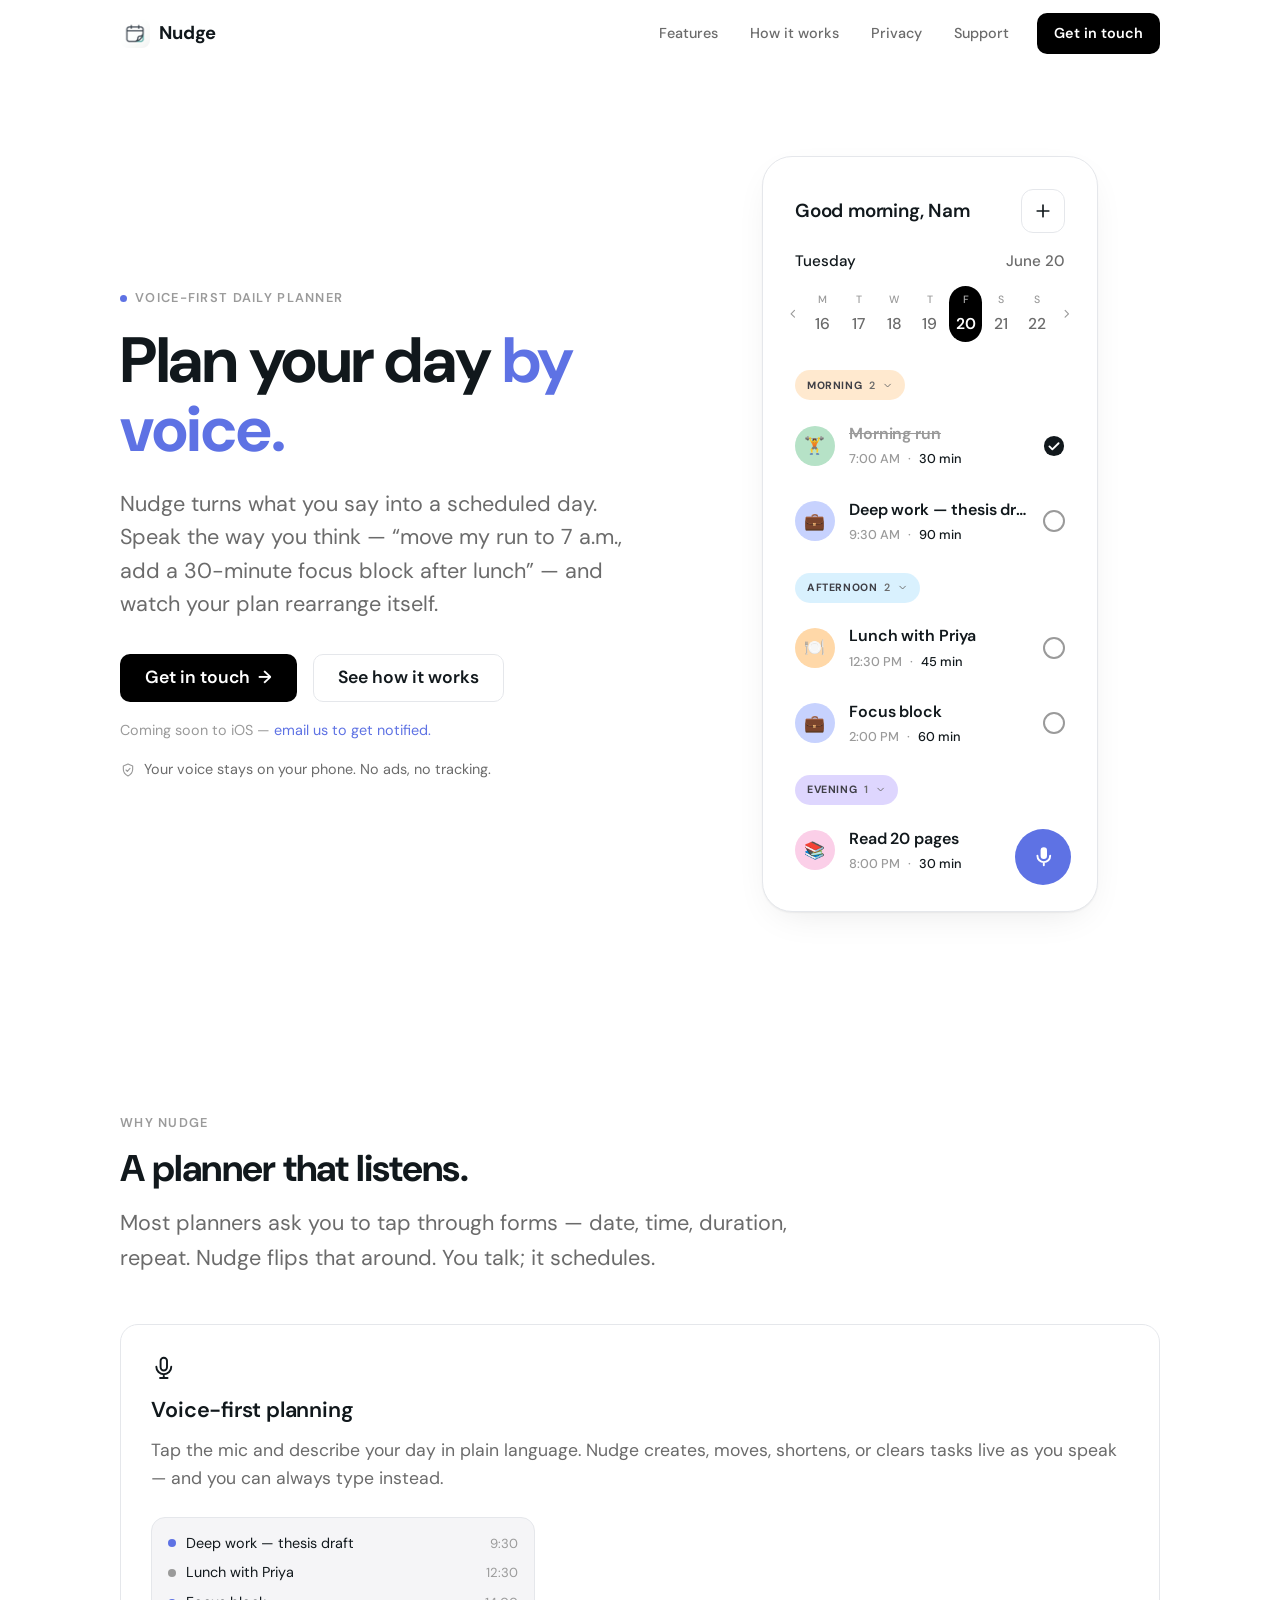
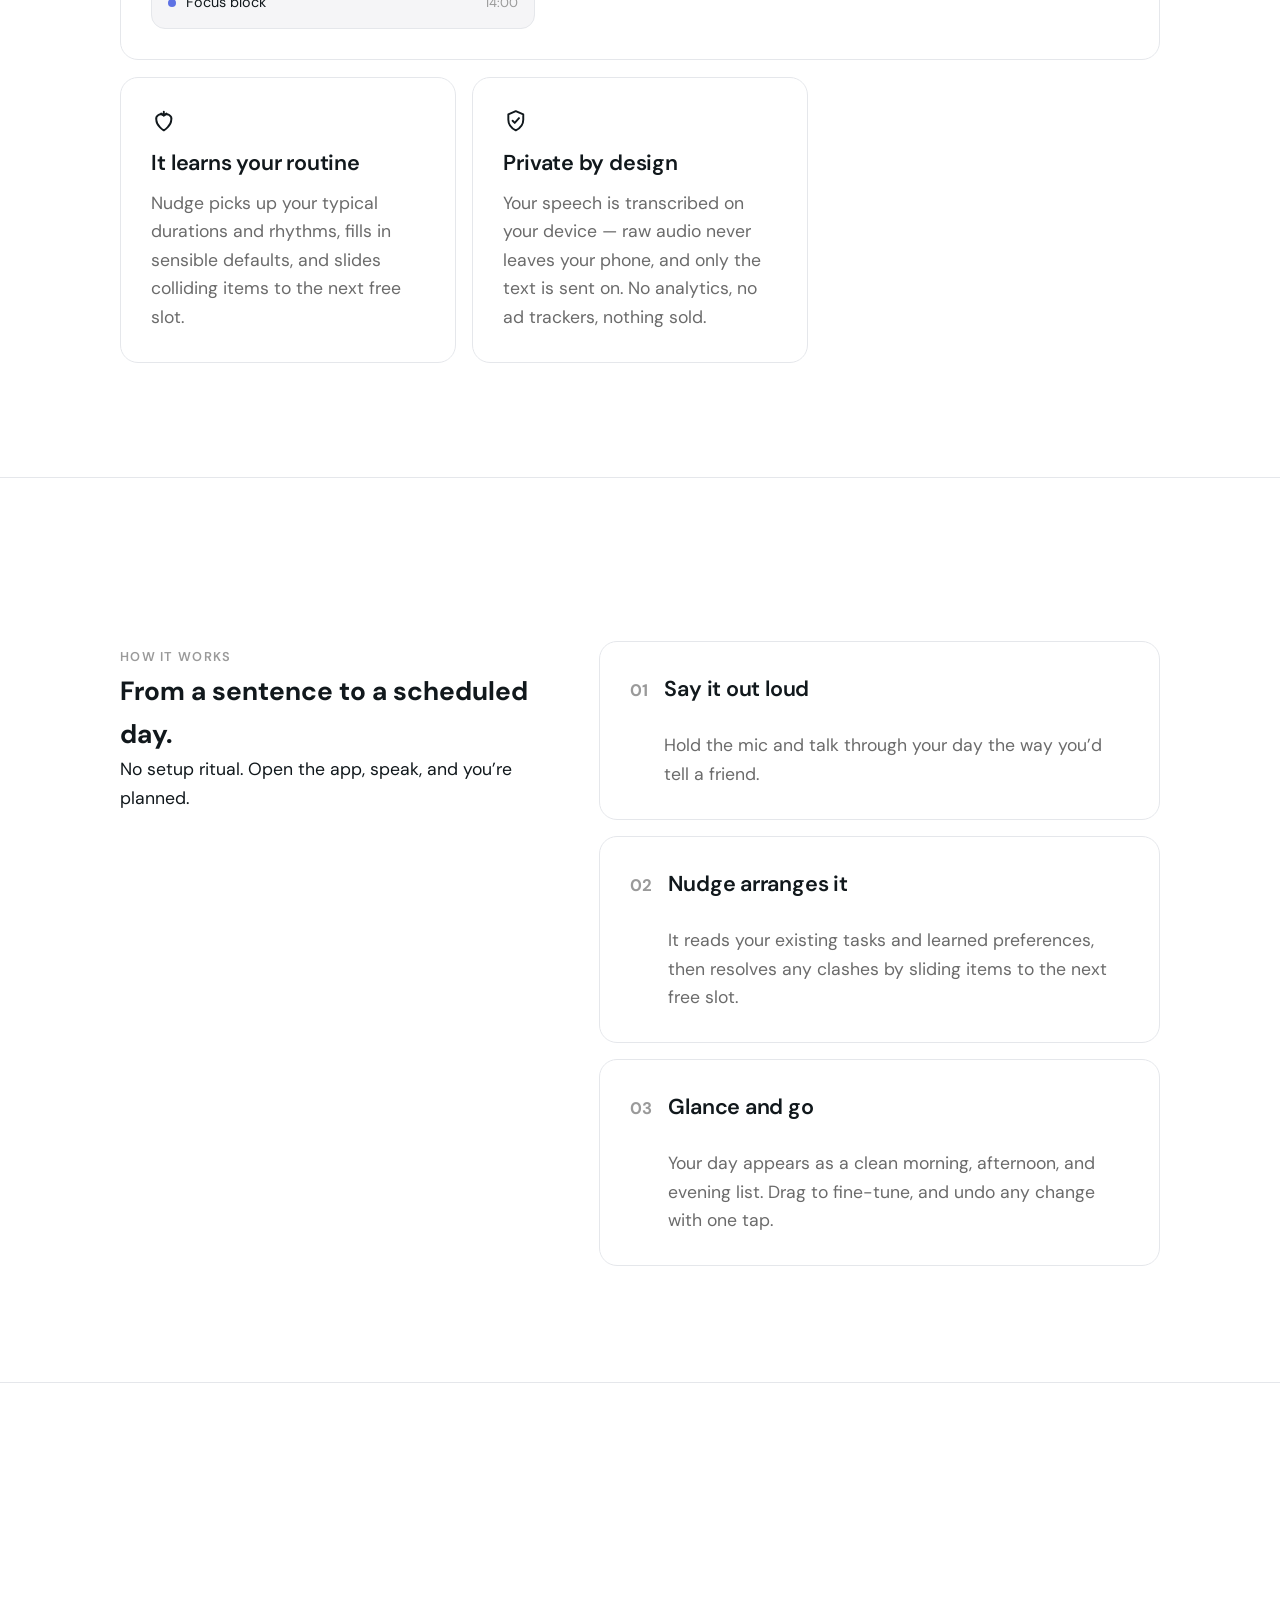
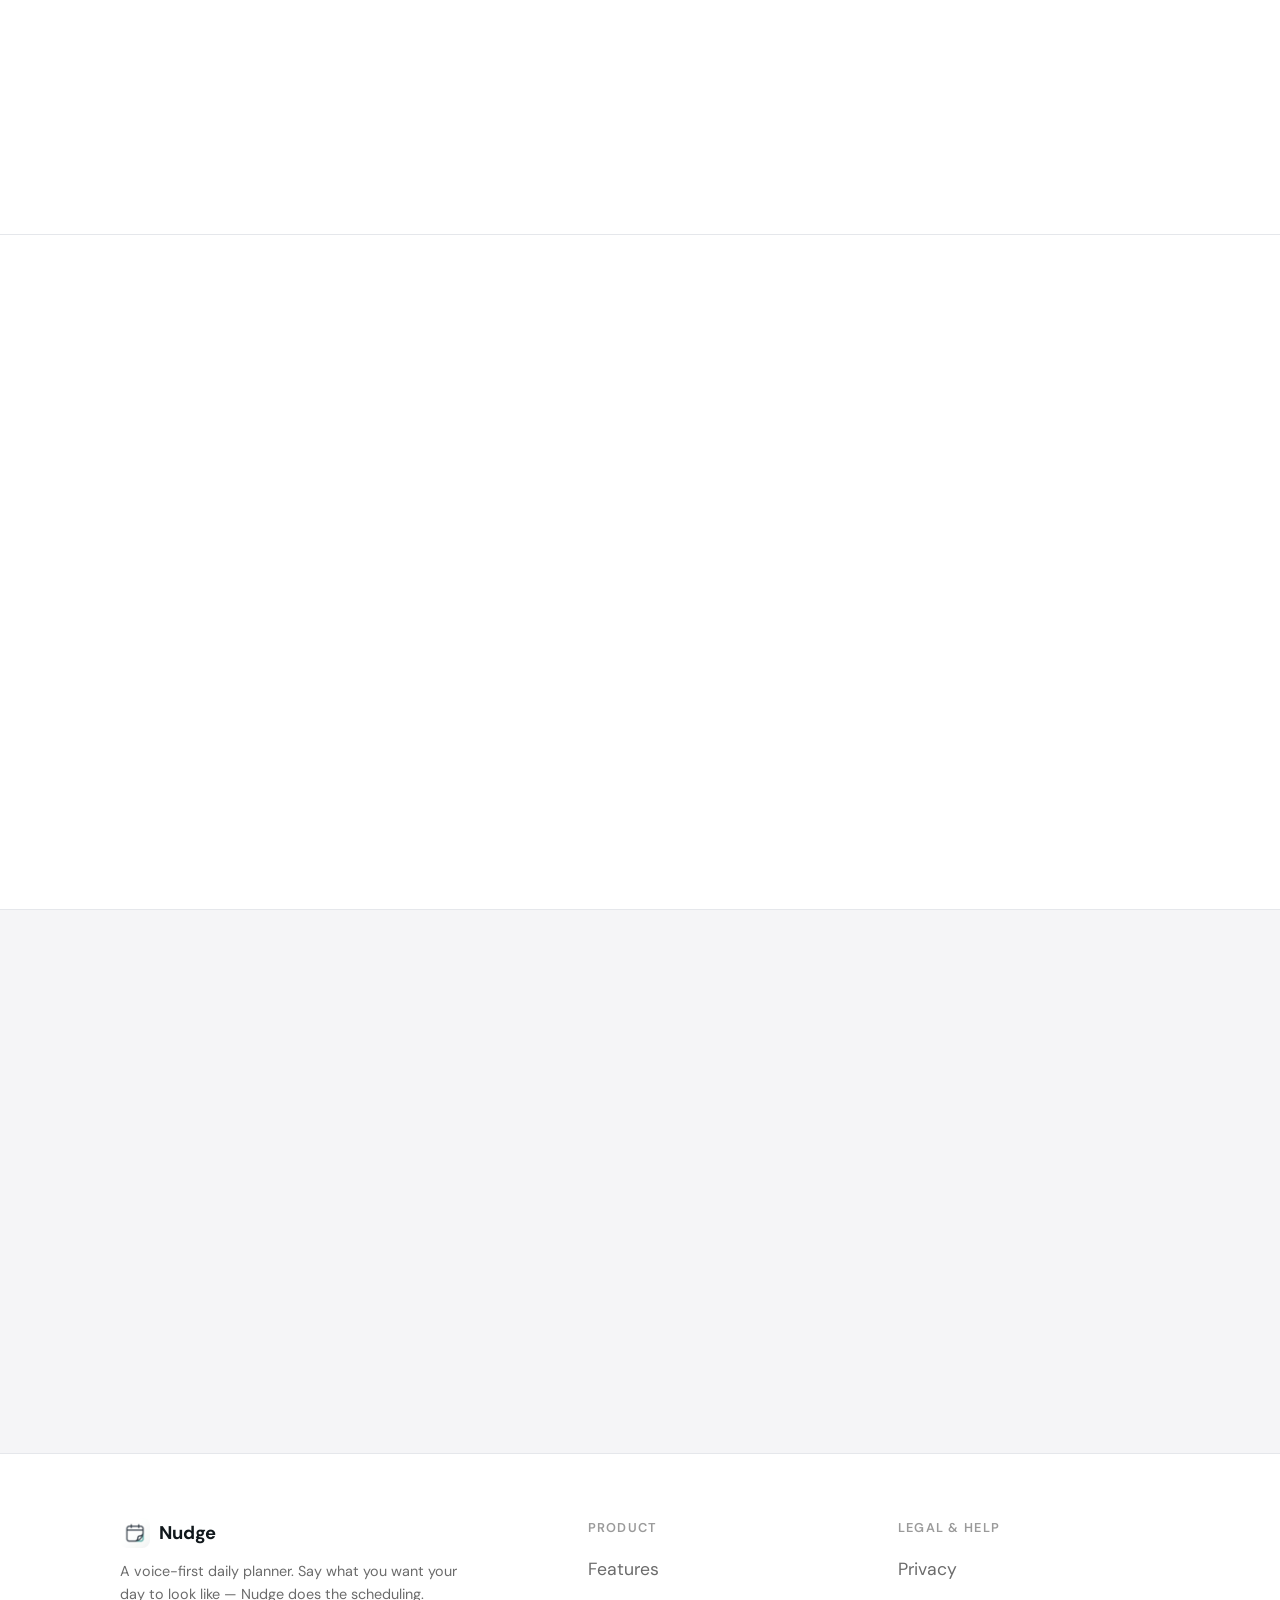
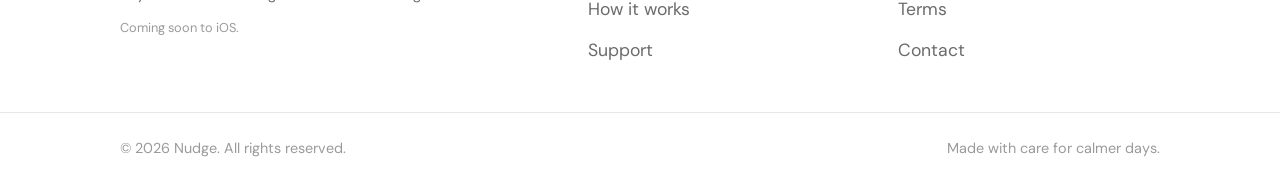
==== commit f27b8d4a: "Redesign: monochrome, app-faithful (B&W + minimal blue) Rebuild the site to mirror the actual app in" ====
--- a/index.html
+++ b/index.html
@@ -7,8 +7,8 @@
   <title>Nudge — Plan your day by voice</title>
   <meta name="description" content="Nudge is a voice-first daily planner. Say what you want your day to look like, and Nudge turns it into a scheduled day — no fiddly forms. Private by design, with on-device transcription." />
   <link rel="canonical" href="https://namle05.github.io/nudge-site/" />
-  <meta name="theme-color" content="#5E72E4" media="(prefers-color-scheme: light)" />
-  <meta name="theme-color" content="#0C0E22" media="(prefers-color-scheme: dark)" />
+  <meta name="theme-color" content="#FFFFFF" media="(prefers-color-scheme: light)" />
+  <meta name="theme-color" content="#0A0A0C" media="(prefers-color-scheme: dark)" />
   <meta name="color-scheme" content="light dark" />
 
   <!-- Icons -->
@@ -37,10 +37,10 @@
   <meta name="twitter:image" content="https://namle05.github.io/nudge-site/assets/og-image.png" />
   <meta name="twitter:image:alt" content="Nudge — plan your day by voice." />
 
-  <!-- Fonts: Fraunces (display) + Inter (body) -->
+  <!-- Font: DM Sans (the app's font) -->
   <link rel="preconnect" href="https://fonts.googleapis.com" />
   <link rel="preconnect" href="https://fonts.gstatic.com" crossorigin />
-  <link href="https://fonts.googleapis.com/css2?family=Fraunces:ital,opsz,wght@0,9..144,400..700;1,9..144,400..700&family=Inter:wght@400;550;600;650;700&display=swap" rel="stylesheet" />
+  <link href="https://fonts.googleapis.com/css2?family=DM+Sans:opsz,wght@9..40,400;9..40,500;9..40,600;9..40,700&display=swap" rel="stylesheet" />
 
   <link rel="stylesheet" href="styles.css" />
 
@@ -82,8 +82,7 @@
   <main id="main">
 
     <!-- ===================== S1 · HERO ===================== -->
-    <section class="hero grain" aria-labelledby="hero-title">
-      <div class="hero-grid blueprint" aria-hidden="true"></div>
+    <section class="hero" aria-labelledby="hero-title">
       <div class="container">
         <div class="hero-copy">
           <span class="eyebrow" data-reveal>
@@ -98,7 +97,7 @@
             after lunch” — and watch your plan rearrange itself.
           </p>
           <div class="cta-row" id="get-started" data-reveal style="--reveal-delay:180ms">
-            <a class="btn btn-primary magnetic" href="support.html">
+            <a class="btn btn-primary" href="support.html">
               Get in touch <span class="arrow" aria-hidden="true">&rarr;</span>
             </a>
             <a class="btn btn-ghost" href="#how">See how it works</a>
@@ -116,75 +115,116 @@
           </p>
         </div>
 
-        <!-- Crafted product UI — the real Nudge surface (CSS/SVG, no stock) -->
+        <!-- A faithful recreation of the app's Todo screen (HTML/CSS) -->
         <div class="hero-visual" data-reveal style="--reveal-delay:140ms" aria-hidden="true">
-          <div class="phone" id="hero-phone">
+          <div class="phone">
             <div class="phone-screen">
-              <div class="phone-head">
-                <div>
-                  <div class="phone-day">Today · Tue</div>
-                  <div class="phone-title">June 20</div>
-                </div>
-              </div>
-
-              <div class="phone-mic">
-                <span class="mic-dot">
-                  <svg viewBox="0 0 24 24" fill="none" aria-hidden="true">
-                    <rect x="9" y="3" width="6" height="11" rx="3" fill="#fff"/>
-                    <path d="M6 11a6 6 0 0 0 12 0M12 17v3" stroke="#fff" stroke-width="1.8" stroke-linecap="round"/>
-                  </svg>
+
+              <!-- header: greeting + add button -->
+              <div class="app-head">
+                <span class="app-greeting">Good morning, Nam</span>
+                <span class="app-add">
+                  <svg viewBox="0 0 24 24" fill="none"><path d="M12 5v14M5 12h14" stroke="currentColor" stroke-width="2" stroke-linecap="round"/></svg>
                 </span>
-                <span>Listening…</span>
-                <span class="wave" aria-hidden="true"><span></span><span></span><span></span><span></span><span></span></span>
-              </div>
-
-              <div class="phone-section">Morning</div>
-              <div class="phone-list">
-                <div class="task" id="task-run">
-                  <span class="stripe active"></span>
-                  <span class="tick"></span>
+              </div>
+
+              <!-- date row -->
+              <div class="app-date">
+                <span>Tuesday</span>
+                <span class="app-date-num">June 20</span>
+              </div>
+
+              <!-- weekly calendar -->
+              <div class="app-week">
+                <span class="week-chev"><svg viewBox="0 0 24 24" fill="none"><path d="M15 6l-6 6 6 6" stroke="currentColor" stroke-width="2" stroke-linecap="round" stroke-linejoin="round"/></svg></span>
+                <div class="week-days">
+                  <span class="day"><span class="d-letter">M</span><span class="d-num">16</span></span>
+                  <span class="day"><span class="d-letter">T</span><span class="d-num">17</span></span>
+                  <span class="day"><span class="d-letter">W</span><span class="d-num">18</span></span>
+                  <span class="day"><span class="d-letter">T</span><span class="d-num">19</span></span>
+                  <span class="day selected"><span class="d-letter">F</span><span class="d-num">20</span></span>
+                  <span class="day"><span class="d-letter">S</span><span class="d-num">21</span></span>
+                  <span class="day"><span class="d-letter">S</span><span class="d-num">22</span></span>
+                </div>
+                <span class="week-chev"><svg viewBox="0 0 24 24" fill="none"><path d="M9 6l6 6-6 6" stroke="currentColor" stroke-width="2" stroke-linecap="round" stroke-linejoin="round"/></svg></span>
+              </div>
+
+              <div class="app-list">
+                <!-- MORNING -->
+                <div class="app-section">
+                  <span class="section-pill morning">
+                    Morning <span class="count">2</span>
+                    <svg viewBox="0 0 24 24" fill="none"><path d="M6 9l6 6 6-6" stroke="currentColor" stroke-width="2" stroke-linecap="round" stroke-linejoin="round"/></svg>
+                  </span>
+                </div>
+                <div class="task done">
+                  <span class="cat" style="background:#B6E2C7">🏋️</span>
                   <span class="body">
                     <span class="t-name">Morning run</span>
-                    <span class="t-time retime" id="run-time">8:00 AM · 30 min</span>
-                  </span>
-                  <span class="grip" aria-hidden="true"><i></i><i></i><i></i></span>
-                </div>
-                <div class="task done">
-                  <span class="stripe teal"></span>
-                  <span class="tick" id="walk-tick"></span>
+                    <span class="t-sub"><span class="t-time">7:00 AM</span><span class="t-dur">30 min</span></span>
+                  </span>
+                  <span class="check">
+                    <svg viewBox="0 0 24 24" fill="none"><circle cx="12" cy="12" r="11" fill="currentColor"/><path d="M7 12.5l3.2 3.2L17 9" stroke="#fff" stroke-width="2" stroke-linecap="round" stroke-linejoin="round"/></svg>
+                  </span>
+                </div>
+                <div class="task">
+                  <span class="cat" style="background:#C7D2FE">💼</span>
                   <span class="body">
-                    <span class="t-name">Breakfast</span>
-                    <span class="t-time">8:45 AM · 20 min</span>
-                  </span>
-                  <span class="grip" aria-hidden="true"><i></i><i></i><i></i></span>
-                </div>
-              </div>
-
-              <div class="phone-section">Afternoon</div>
-              <div class="phone-list">
-                <div class="task slide-in" id="task-focus">
-                  <span class="stripe active"></span>
-                  <span class="tick"></span>
+                    <span class="t-name">Deep work — thesis draft</span>
+                    <span class="t-sub"><span class="t-time">9:30 AM</span><span class="t-dur">90 min</span></span>
+                  </span>
+                  <span class="check"></span>
+                </div>
+
+                <!-- AFTERNOON -->
+                <div class="app-section">
+                  <span class="section-pill afternoon">
+                    Afternoon <span class="count">2</span>
+                    <svg viewBox="0 0 24 24" fill="none"><path d="M6 9l6 6 6-6" stroke="currentColor" stroke-width="2" stroke-linecap="round" stroke-linejoin="round"/></svg>
+                  </span>
+                </div>
+                <div class="task">
+                  <span class="cat" style="background:#FFD8A8">🍽️</span>
+                  <span class="body">
+                    <span class="t-name">Lunch with Priya</span>
+                    <span class="t-sub"><span class="t-time">12:30 PM</span><span class="t-dur">45 min</span></span>
+                  </span>
+                  <span class="check"></span>
+                </div>
+                <div class="task">
+                  <span class="cat" style="background:#C7D2FE">💼</span>
                   <span class="body">
                     <span class="t-name">Focus block</span>
-                    <span class="t-time">1:00 PM · 30 min</span>
-                  </span>
-                  <span class="grip" aria-hidden="true"><i></i><i></i><i></i></span>
-                </div>
-              </div>
-
-              <div class="phone-foot">
-                <p class="transcript-chip" id="transcript">
-                  <span id="transcript-text">Push my run to 7 a.m. and add a focus block after lunch.</span><span class="caret" aria-hidden="true"></span>
-                </p>
-                <span class="undo-chip">
-                  <svg viewBox="0 0 24 24" fill="none" aria-hidden="true">
-                    <path d="M9 14l-4-4 4-4" stroke="currentColor" stroke-width="1.8" stroke-linecap="round" stroke-linejoin="round"/>
-                    <path d="M5 10h9a5 5 0 0 1 0 10h-3" stroke="currentColor" stroke-width="1.8" stroke-linecap="round" stroke-linejoin="round"/>
-                  </svg>
-                  Undo
-                </span>
-              </div>
+                    <span class="t-sub"><span class="t-time">2:00 PM</span><span class="t-dur">60 min</span></span>
+                  </span>
+                  <span class="check"></span>
+                </div>
+
+                <!-- EVENING -->
+                <div class="app-section">
+                  <span class="section-pill evening">
+                    Evening <span class="count">1</span>
+                    <svg viewBox="0 0 24 24" fill="none"><path d="M6 9l6 6 6-6" stroke="currentColor" stroke-width="2" stroke-linecap="round" stroke-linejoin="round"/></svg>
+                  </span>
+                </div>
+                <div class="task">
+                  <span class="cat" style="background:#FBCFE8">📚</span>
+                  <span class="body">
+                    <span class="t-name">Read 20 pages</span>
+                    <span class="t-sub"><span class="t-time">8:00 PM</span><span class="t-dur">30 min</span></span>
+                  </span>
+                  <span class="check"></span>
+                </div>
+              </div>
+
+              <!-- floating mic button — the only prominent blue -->
+              <span class="app-mic" aria-hidden="true">
+                <svg viewBox="0 0 24 24" fill="none">
+                  <rect x="9" y="3" width="6" height="11" rx="3" fill="#fff"/>
+                  <path d="M6 11a6 6 0 0 0 12 0M12 17v3" stroke="#fff" stroke-width="1.8" stroke-linecap="round"/>
+                </svg>
+              </span>
+
             </div>
           </div>
         </div>
@@ -195,7 +235,7 @@
     <section class="section" id="features" aria-labelledby="features-title">
       <div class="container">
         <div class="section-head">
-          <p class="kicker" data-reveal><span class="rail-cap" aria-hidden="true"></span> Why Nudge</p>
+          <p class="kicker" data-reveal>Why Nudge</p>
           <h2 id="features-title" data-reveal style="--reveal-delay:60ms">A planner that listens.</h2>
           <p class="intro" data-reveal style="--reveal-delay:120ms">
             Most planners ask you to tap through forms — date, time, duration,
@@ -205,7 +245,6 @@
 
         <div class="bento" data-reveal-group>
           <article class="card b-primary" data-reveal>
-            <span class="glow" aria-hidden="true"></span>
             <span class="feat-glyph" aria-hidden="true">
               <svg viewBox="0 0 24 24" fill="none">
                 <rect x="9" y="2.5" width="6" height="12" rx="3" stroke="currentColor" stroke-width="1.8"/>
@@ -219,14 +258,13 @@
               always type instead.
             </p>
             <div class="mini-day" aria-hidden="true">
-              <span class="mini-row"><span class="dot-s"></span> Deep work — thesis draft <span class="m-time">9:30</span></span>
-              <span class="mini-row"><span class="dot-s teal"></span> Lunch with Priya <span class="m-time">12:30</span></span>
-              <span class="mini-row"><span class="dot-s"></span> Focus block <span class="m-time">14:00</span></span>
+              <span class="mini-row"><span class="dot-s accent"></span> Deep work — thesis draft <span class="m-time">9:30</span></span>
+              <span class="mini-row"><span class="dot-s"></span> Lunch with Priya <span class="m-time">12:30</span></span>
+              <span class="mini-row"><span class="dot-s accent"></span> Focus block <span class="m-time">14:00</span></span>
             </div>
           </article>
 
-          <article class="card teal b-1" data-reveal style="--reveal-delay:80ms">
-            <span class="glow" aria-hidden="true"></span>
+          <article class="card b-1" data-reveal style="--reveal-delay:80ms">
             <span class="feat-glyph" aria-hidden="true">
               <svg viewBox="0 0 24 24" fill="none">
                 <path d="M12 21s-7-4.4-7-9.7A4.3 4.3 0 0 1 12 7a4.3 4.3 0 0 1 7 4.3C19 16.6 12 21 12 21z" stroke="currentColor" stroke-width="1.8" stroke-linejoin="round"/>
@@ -241,7 +279,6 @@
           </article>
 
           <article class="card b-2" data-reveal style="--reveal-delay:160ms">
-            <span class="glow" aria-hidden="true"></span>
             <span class="feat-glyph" aria-hidden="true">
               <svg viewBox="0 0 24 24" fill="none">
                 <path d="M12 3l7 3v5c0 4.5-3 8-7 10-4-2-7-5.5-7-10V6l7-3z" stroke="currentColor" stroke-width="1.8" stroke-linejoin="round"/>
@@ -264,7 +301,7 @@
       <div class="container">
         <div class="hiw">
           <div class="hiw-intro">
-            <p class="kicker" data-reveal><span class="rail-cap" aria-hidden="true"></span> How it works</p>
+            <p class="kicker" data-reveal>How it works</p>
             <h2 id="how-title" class="section-head" data-reveal style="--reveal-delay:60ms">From a sentence to a scheduled day.</h2>
             <p class="intro" data-reveal style="--reveal-delay:120ms">No setup ritual. Open the app, speak, and you’re planned.</p>
           </div>
@@ -293,17 +330,16 @@
     <!-- ===================== S4 · THINGS YOU CAN SAY ===================== -->
     <section class="section" aria-labelledby="say-title">
       <div class="container">
-        <p class="kicker" data-reveal><span class="rail-cap" aria-hidden="true"></span> Say it your way</p>
+        <p class="kicker" data-reveal>Say it your way</p>
         <h2 id="say-title" class="section-head" data-reveal style="--reveal-delay:60ms">Things you can say.</h2>
-      </div>
-      <div class="container">
-        <div class="say-rail" role="list" tabindex="0" aria-label="Examples of what you can say to Nudge — scroll for more">
-          <div class="say-card" role="listitem"><span class="q" aria-hidden="true"><svg viewBox="0 0 24 24" fill="none"><path d="M8 8h8M8 12h6" stroke="currentColor" stroke-width="1.8" stroke-linecap="round"/><path d="M5 4h14v12H9l-4 4z" stroke="currentColor" stroke-width="1.8" stroke-linejoin="round"/></svg></span><p>“Block 9–11 for thesis writing.”</p></div>
-          <div class="say-card" role="listitem"><span class="q" aria-hidden="true"><svg viewBox="0 0 24 24" fill="none"><path d="M8 8h8M8 12h6" stroke="currentColor" stroke-width="1.8" stroke-linecap="round"/><path d="M5 4h14v12H9l-4 4z" stroke="currentColor" stroke-width="1.8" stroke-linejoin="round"/></svg></span><p>“Add a short walk before dinner.”</p></div>
-          <div class="say-card" role="listitem"><span class="q" aria-hidden="true"><svg viewBox="0 0 24 24" fill="none"><path d="M8 8h8M8 12h6" stroke="currentColor" stroke-width="1.8" stroke-linecap="round"/><path d="M5 4h14v12H9l-4 4z" stroke="currentColor" stroke-width="1.8" stroke-linejoin="round"/></svg></span><p>“Every weekday, 7 a.m. gym.”</p></div>
-          <div class="say-card" role="listitem"><span class="q" aria-hidden="true"><svg viewBox="0 0 24 24" fill="none"><path d="M8 8h8M8 12h6" stroke="currentColor" stroke-width="1.8" stroke-linecap="round"/><path d="M5 4h14v12H9l-4 4z" stroke="currentColor" stroke-width="1.8" stroke-linejoin="round"/></svg></span><p>“Move lunch to 1 and shorten it.”</p></div>
-          <div class="say-card" role="listitem"><span class="q" aria-hidden="true"><svg viewBox="0 0 24 24" fill="none"><path d="M8 8h8M8 12h6" stroke="currentColor" stroke-width="1.8" stroke-linecap="round"/><path d="M5 4h14v12H9l-4 4z" stroke="currentColor" stroke-width="1.8" stroke-linejoin="round"/></svg></span><p>“Clear my evening.”</p></div>
-          <div class="say-card" role="listitem"><span class="q" aria-hidden="true"><svg viewBox="0 0 24 24" fill="none"><path d="M8 8h8M8 12h6" stroke="currentColor" stroke-width="1.8" stroke-linecap="round"/><path d="M5 4h14v12H9l-4 4z" stroke="currentColor" stroke-width="1.8" stroke-linejoin="round"/></svg></span><p>“Push my run to 7 a.m.”</p></div>
+
+        <div class="say-grid" role="list" aria-label="Examples of what you can say to Nudge">
+          <span class="say-chip" role="listitem"><span class="q" aria-hidden="true"><svg viewBox="0 0 24 24" fill="none"><rect x="9" y="3" width="6" height="11" rx="3" stroke="currentColor" stroke-width="1.8"/><path d="M6 11a6 6 0 0 0 12 0M12 17v3" stroke="currentColor" stroke-width="1.8" stroke-linecap="round"/></svg></span> “Block 9–11 for thesis writing.”</span>
+          <span class="say-chip" role="listitem"><span class="q" aria-hidden="true"><svg viewBox="0 0 24 24" fill="none"><rect x="9" y="3" width="6" height="11" rx="3" stroke="currentColor" stroke-width="1.8"/><path d="M6 11a6 6 0 0 0 12 0M12 17v3" stroke="currentColor" stroke-width="1.8" stroke-linecap="round"/></svg></span> “Add a short walk before dinner.”</span>
+          <span class="say-chip" role="listitem"><span class="q" aria-hidden="true"><svg viewBox="0 0 24 24" fill="none"><rect x="9" y="3" width="6" height="11" rx="3" stroke="currentColor" stroke-width="1.8"/><path d="M6 11a6 6 0 0 0 12 0M12 17v3" stroke="currentColor" stroke-width="1.8" stroke-linecap="round"/></svg></span> “Every weekday, 7 a.m. gym.”</span>
+          <span class="say-chip" role="listitem"><span class="q" aria-hidden="true"><svg viewBox="0 0 24 24" fill="none"><rect x="9" y="3" width="6" height="11" rx="3" stroke="currentColor" stroke-width="1.8"/><path d="M6 11a6 6 0 0 0 12 0M12 17v3" stroke="currentColor" stroke-width="1.8" stroke-linecap="round"/></svg></span> “Move lunch to 1 and shorten it.”</span>
+          <span class="say-chip" role="listitem"><span class="q" aria-hidden="true"><svg viewBox="0 0 24 24" fill="none"><rect x="9" y="3" width="6" height="11" rx="3" stroke="currentColor" stroke-width="1.8"/><path d="M6 11a6 6 0 0 0 12 0M12 17v3" stroke="currentColor" stroke-width="1.8" stroke-linecap="round"/></svg></span> “Clear my evening.”</span>
+          <span class="say-chip" role="listitem"><span class="q" aria-hidden="true"><svg viewBox="0 0 24 24" fill="none"><rect x="9" y="3" width="6" height="11" rx="3" stroke="currentColor" stroke-width="1.8"/><path d="M6 11a6 6 0 0 0 12 0M12 17v3" stroke="currentColor" stroke-width="1.8" stroke-linecap="round"/></svg></span> “Push my run to 7 a.m.”</span>
         </div>
       </div>
     </section>
@@ -313,11 +349,11 @@
       <div class="container">
         <div class="privacy-grid">
           <div class="privacy-statement">
-            <p class="kicker" data-reveal><span class="rail-cap" aria-hidden="true"></span> Built private</p>
-            <span class="shield" data-draw aria-hidden="true">
+            <p class="kicker" data-reveal>Built private</p>
+            <span class="shield" aria-hidden="true">
               <svg viewBox="0 0 24 24" fill="none">
                 <path d="M12 3l7 3v5c0 4.5-3 8-7 10-4-2-7-5.5-7-10V6l7-3z" stroke="currentColor" stroke-width="1.6" stroke-linejoin="round"/>
-                <path class="draw" pathLength="1" d="M8.5 12l2.3 2.3 4.7-5" stroke="currentColor" stroke-width="1.8" stroke-linecap="round" stroke-linejoin="round"/>
+                <path d="M8.5 12l2.3 2.3 4.7-5" stroke="currentColor" stroke-width="1.8" stroke-linecap="round" stroke-linejoin="round"/>
               </svg>
             </span>
             <h2 id="privacy-title" data-reveal style="--reveal-delay:60ms">Privacy isn’t a setting. It’s the design.</h2>
@@ -369,17 +405,17 @@
     </section>
 
     <!-- ===================== S6 · CLOSING CTA ===================== -->
-    <section class="section cta-band grain" aria-labelledby="cta-title">
+    <section class="section cta-band" aria-labelledby="cta-title">
       <div class="container">
         <div class="inner">
-          <p class="kicker" data-reveal><span class="rail-cap" aria-hidden="true"></span> Ready when you are</p>
+          <p class="kicker" data-reveal>Ready when you are</p>
           <h2 id="cta-title" data-reveal style="--reveal-delay:60ms">Let your day <span class="hl">plan itself.</span></h2>
           <p data-reveal style="--reveal-delay:120ms">
             Speak your intentions; Nudge keeps the schedule. Questions before you
             start? We’re a real person away.
           </p>
           <div class="cta-row" data-reveal style="--reveal-delay:180ms">
-            <a class="btn btn-primary magnetic" href="support.html">
+            <a class="btn btn-primary" href="support.html">
               Get in touch <span class="arrow" aria-hidden="true">&rarr;</span>
             </a>
             <a class="btn btn-ghost" href="privacy.html">Read the privacy policy</a>
@@ -391,7 +427,6 @@
   </main>
 
   <footer class="site-footer">
-    <div class="footer-rail" aria-hidden="true"></div>
     <div class="container">
       <div class="footer-brand">
         <a class="brand" href="index.html" aria-label="Nudge — home">
--- a/styles.css
+++ b/styles.css
@@ -1,127 +1,107 @@
 /* ==========================================================================
-   NUDGE — "Quiet Machine" design system
+   NUDGE — marketing site
    One hand-built stylesheet. Vanilla. No framework, no build.
    Served at https://namle05.github.io/nudge-site/ (a subpath).
 
-   Discipline: ONE display face (Fraunces), ONE accent (indigo; teal is the
-   rare "done" tick only), ONE signature motion (sentence -> schedule), ONE
-   texture (blueprint grid + faint grain). Calm comes from space, restraint
-   and high contrast — never washed-out low contrast.
-   ========================================================================== */
-
-/* ==========================================================================
-   1. DESIGN TOKENS
+   This mirrors the actual app: black & white, DM Sans, ONE blue accent
+   (#5E72E4) used minimally — links, the mic, selected/active states only.
+   Strictly flat: no decorative fills, no shadows except one. Hairline borders,
+   generous whitespace. The hero is a faithful recreation of the app's
+   Todo screen.
+   ========================================================================== */
+
+/* ==========================================================================
+   1. DESIGN TOKENS  (the app's real Colors.light)
    ========================================================================== */
 :root{
-  /* ---- COLOR — raw ramps ---- */
-  --indigo-700:#3A47B8; --indigo-600:#4A5BD4; --indigo-500:#5E72E4;
-  --indigo-400:#7C8BEA; --indigo-300:#A7B2F2; --indigo-100:#D6DCFB; --indigo-050:#EEF1FF;
-  --teal-600:#2A7E6B;            /* darkened to clear AA 4.5:1 */
-  --teal-500:#3FA88E; --teal-300:#7FD0BC; --teal-050:#E8FBF3;
-  --ink-900:#15173A; --ink-700:#2A2D54; --ink-600:#42465F;
-  --ink-500:#5B5F78; --ink-400:#6B6F86;  /* bumped for AA */
-  /* legacy ink aliases (still referenced by legal-page prose markup) */
-  --ink-800:#1F2240;
-  --paper:#FCFBF9;              /* warm off-white page bg */
-  --surface:#FFFFFF;           /* clean card white */
-  --surface-2:#F6F5F2;         /* warm sunken */
-  --border:#E7E5DF;            /* warm hairline */
-  --border-2:#D8D5CC;
-  --white-92:rgba(255,255,255,.92);
-  --white-70:rgba(255,255,255,.70);
-  --glow-rgb:94 114 228;
-
-  /* ---- COLOR — SEMANTIC (components use ONLY these) ---- */
-  --bg:var(--paper);
-  --bg-sunken:var(--surface-2);
-  --text:var(--ink-600);
-  --text-strong:var(--ink-700);
-  --text-heading:var(--ink-900);
-  --text-quiet:var(--ink-400);
-  --accent:var(--indigo-500);
-  --accent-strong:var(--indigo-600);
-  --accent-quiet:var(--indigo-050);
-  --confirm:var(--teal-600);
-  --confirm-quiet:var(--teal-050);
-  --line:var(--border);
-  --line-strong:var(--border-2);
-  --focus:#2840d0;
-  --on-accent:#FFFFFF;
+  /* ---- SURFACES & TEXT (light = the app) ---- */
+  --bg:#FFFFFF;
+  --surface:#FFFFFF;
+  --surface-2:#F5F5F7;
+  --surface-3:#EBEBF0;
+  --border:#E5E7EB;
+  --text:#11181C;
+  --text-2:#3F3F46;
+  --text-secondary:#6B6B6B;
+  --text-muted:#9A9A9A;
+  --text-disabled:#C5C5C5;
+
+  /* ---- BRAND PRIMITIVES ---- */
+  --black:#000000;          /* primary buttons + selected day (app buttonFill) */
+  --accent:#5E72E4;         /* THE blue — used MINIMALLY */
+  --accent-light:#8FA0F0;
+  --error:#DC2626;
+  --success:#16A34A;
+
+  /* ---- APP SECTION / CATEGORY TINTS (used in the hero) ---- */
+  --morning-pill:rgba(255,216,168,.55);
+  --afternoon-pill:rgba(186,230,253,.55);
+  --evening-pill:rgba(196,181,253,.55);
+  --cat-exercise:#B6E2C7;
+  --cat-work:#C7D2FE;
+  --cat-meal:#FFD8A8;
+  --cat-study:#FBCFE8;
 
   /* ---- TYPE ---- */
-  --font-display:"Fraunces",Georgia,"Times New Roman",serif;
-  --font-sans:"Inter",-apple-system,BlinkMacSystemFont,"Segoe UI",Roboto,Helvetica,Arial,sans-serif;
+  --font-sans:"DM Sans",-apple-system,BlinkMacSystemFont,"Segoe UI",Roboto,Helvetica,Arial,sans-serif;
   --fs--2:clamp(0.75rem,0.73rem + 0.09vw,0.80rem);
   --fs--1:clamp(0.83rem,0.80rem + 0.13vw,0.90rem);
-  --fs-0: clamp(1.00rem,0.96rem + 0.20vw,1.125rem);
-  --fs-1: clamp(1.20rem,1.12rem + 0.40vw,1.45rem);
-  --fs-2: clamp(1.45rem,1.30rem + 0.75vw,1.95rem);
-  --fs-3: clamp(1.80rem,1.55rem + 1.25vw,2.70rem);
-  --fs-4: clamp(2.20rem,1.75rem + 2.20vw,3.70rem);
-  --fs-5: clamp(2.70rem,2.00rem + 3.40vw,4.90rem);
-  --fs-6: clamp(3.20rem,2.10rem + 5.20vw,6.40rem);
-  --lh-display:1.04; --lh-heading:1.12; --lh-text:1.65; --lh-prose:1.7;
-  --tr-hero:-0.028em; --tr-tight:-0.018em; --tr-caps:0.12em; --tr-normal:0;
-  --wght-display:600; --wght-body:400; --wght-medium:550; --wght-semibold:650;
-  --measure:66ch; --measure-lede:48ch;
-
-  /* legacy type aliases (legal-page markup references --step-*) */
+  --fs-0: clamp(1.00rem,0.97rem + 0.18vw,1.10rem);
+  --fs-1: clamp(1.15rem,1.08rem + 0.34vw,1.35rem);
+  --fs-2: clamp(1.40rem,1.26rem + 0.66vw,1.85rem);
+  --fs-3: clamp(1.70rem,1.48rem + 1.05vw,2.45rem);
+  --fs-4: clamp(2.05rem,1.66rem + 1.90vw,3.20rem);
+  --fs-5: clamp(2.45rem,1.90rem + 2.70vw,4.00rem);
+  --lh-display:1.08; --lh-heading:1.15; --lh-text:1.62; --lh-prose:1.7;
+  --tr-tight:-0.02em; --tr-caps:0.10em;
+  --measure:64ch; --measure-lede:46ch;
+
+  /* legacy type aliases (in case any markup still references --step-*) */
   --step--1:var(--fs--1); --step-0:var(--fs-0); --step-1:var(--fs-1);
   --step-2:var(--fs-2); --step-3:var(--fs-3); --step-4:var(--fs-4); --step-5:var(--fs-5);
 
   /* ---- SPACING (4px base) ---- */
   --sp-1:.25rem; --sp-2:.5rem; --sp-3:.75rem; --sp-4:1rem; --sp-5:1.5rem;
   --sp-6:2rem; --sp-7:3rem; --sp-8:4rem; --sp-9:6rem; --sp-10:8rem;
-  --space-section:clamp(4rem,9vw,8rem);
+  --space-section:clamp(4rem,9vw,7.5rem);
   --space-section-tight:clamp(2.5rem,5vw,4rem);
 
   /* ---- LAYOUT ---- */
-  --container:72rem; --container-narrow:48rem; --container-prose:66ch;
+  --container:70rem; --container-narrow:48rem; --container-prose:66ch;
   --gutter:clamp(1.25rem,4vw,2.5rem);
   --nav-h:4.25rem;
 
-  /* ---- RADII ---- */
-  --r-sm:10px; --r-md:16px; --r-lg:24px; --r-xl:32px; --r-2xl:40px; --r-pill:999px;
-  --r-screen:24px; --r-screen-inset:8px;
-
-  /* ---- SHADOWS (two-layer, indigo-tinted) ---- */
-  --shadow-xs:0 1px 2px rgba(21,23,58,.05);
-  --shadow-sm:0 2px 6px -2px rgba(21,23,58,.10), 0 1px 2px rgba(21,23,58,.06);
-  --shadow-md:0 10px 30px -14px rgba(var(--glow-rgb),.22), 0 2px 8px -4px rgba(21,23,58,.10);
-  --shadow-lg:0 30px 70px -28px rgba(var(--glow-rgb),.40), 0 6px 16px -10px rgba(21,23,58,.12);
-  --shadow-xl:0 50px 110px -36px rgba(var(--glow-rgb),.45), 0 10px 24px -14px rgba(21,23,58,.14);
-  --glow-accent:0 0 0 6px rgba(var(--glow-rgb),.14);
+  /* ---- RADII (matches the app: ~10px buttons, rounded cells) ---- */
+  --r-sm:10px; --r-md:14px; --r-lg:18px; --r-xl:22px; --r-pill:999px;
+  --r-screen:30px;
+
+  /* ---- SHADOWS — exactly ONE soft shadow exists (the hero device) ---- */
+  --shadow-card:0 1px 2px rgba(0,0,0,.06), 0 12px 40px -16px rgba(0,0,0,.12);
 
   /* ---- MOTION ---- */
   --ease-out:cubic-bezier(.22,.61,.36,1);
   --ease-soft:cubic-bezier(.4,0,.2,1);
-  --ease-spring:cubic-bezier(.34,1.4,.64,1);
-  --dur-fast:.18s; --dur-base:.28s; --dur-slow:.45s; --dur-reveal:.62s;
-  --rev-dist:18px; --stagger:70ms;
-}
-
-/* ---- DARK MODE (auto; tokens ready, no toggle ships in v1) ---- */
+  --dur-fast:.16s; --dur-base:.26s; --dur-reveal:.55s;
+  --rev-dist:14px;
+}
+
+/* ---- DARK MODE (auto; the app's dark values) ---- */
 @media (prefers-color-scheme:dark){ :root:not([data-theme="light"]){
-  --paper:#0C0E22; --bg:#0C0E22;
-  --surface:#15183A; --surface-2:#1B1E45; --bg-sunken:#101230;
-  --border:#262A55; --border-2:#323766;
-  --text:#C6C9E2; --text-strong:#E2E4F4; --text-heading:#F2F3FB; --text-quiet:#9498BE;
-  --ink-800:#E2E4F4;
-  --accent:var(--indigo-400); --accent-strong:var(--indigo-400); --accent-quiet:#1E2250;
-  --confirm:var(--teal-300); --confirm-quiet:#123026;
-  --line:#262A55; --line-strong:#323766; --focus:#9DB0FF;
-  --shadow-md:0 10px 30px -14px rgba(0,0,0,.55), 0 2px 8px -4px rgba(0,0,0,.5);
-  --shadow-lg:0 30px 70px -28px rgba(0,0,0,.6); --shadow-xl:0 50px 110px -36px rgba(0,0,0,.65);
+  --bg:#0A0A0C; --surface:#16161A; --surface-2:#1C1C22; --surface-3:#26262C;
+  --border:#26262C;
+  --text:#ECEDEE; --text-2:#C9CACC; --text-secondary:#A8A9AC;
+  --text-muted:#7C7D80; --text-disabled:#5A5B5E;
+  --black:#FFFFFF;          /* buttonFill flips to white in dark */
+  --accent:#8FA0F0; --accent-light:#A8B4F4;
+  --shadow-card:0 1px 2px rgba(0,0,0,.5), 0 16px 48px -18px rgba(0,0,0,.7);
 }}
 [data-theme="dark"]{
-  --paper:#0C0E22; --bg:#0C0E22;
-  --surface:#15183A; --surface-2:#1B1E45; --bg-sunken:#101230;
-  --border:#262A55; --border-2:#323766;
-  --text:#C6C9E2; --text-strong:#E2E4F4; --text-heading:#F2F3FB; --text-quiet:#9498BE;
-  --ink-800:#E2E4F4;
-  --accent:var(--indigo-400); --accent-strong:var(--indigo-400); --accent-quiet:#1E2250;
-  --confirm:var(--teal-300); --confirm-quiet:#123026;
-  --line:#262A55; --line-strong:#323766; --focus:#9DB0FF;
+  --bg:#0A0A0C; --surface:#16161A; --surface-2:#1C1C22; --surface-3:#26262C;
+  --border:#26262C;
+  --text:#ECEDEE; --text-2:#C9CACC; --text-secondary:#A8A9AC;
+  --text-muted:#7C7D80; --text-disabled:#5A5B5E;
+  --black:#FFFFFF; --accent:#8FA0F0; --accent-light:#A8B4F4;
+  --shadow-card:0 1px 2px rgba(0,0,0,.5), 0 16px 48px -18px rgba(0,0,0,.7);
 }
 
 /* ==========================================================================
@@ -146,40 +126,48 @@
   -webkit-font-smoothing:antialiased;
   -moz-osx-font-smoothing:grayscale;
   text-rendering:optimizeLegibility;
-  font-feature-settings:"kern","liga","calt";
+  font-feature-settings:"kern","liga";
   min-height:100vh;
-  overflow-x:hidden;          /* hero phone breaks the right gutter */
+  overflow-x:hidden;
 }
 
 img,picture,svg{ display:block; max-width:100%; }
 
-a{ color:var(--accent-strong); text-underline-offset:0.18em; }
-a:hover{ color:var(--accent-strong); }
+a{ color:var(--accent); text-decoration:none; text-underline-offset:0.18em; }
+a:hover{ text-decoration:underline; }
 
 ul,ol{ padding-left:1.3em; }
-strong,b{ color:var(--text-strong); font-weight:650; }
+strong,b{ color:var(--text); font-weight:600; }
 
 :focus-visible{
-  outline:3px solid var(--focus);
+  outline:2px solid var(--accent);
   outline-offset:3px;
   border-radius:6px;
 }
 
-::selection{ background:rgba(var(--glow-rgb),.20); color:var(--text-heading); }
+::selection{ background:rgba(94,114,228,.18); color:var(--text); }
 
 /* skip link */
 .skip-link{
   position:absolute; left:var(--sp-4); top:-4rem; z-index:100;
-  background:var(--ink-900); color:#fff;
+  background:var(--black); color:var(--bg);
   padding:0.6rem 1rem; border-radius:var(--r-sm);
   font-weight:600; text-decoration:none;
   transition:top var(--dur-fast) var(--ease-soft);
 }
-.skip-link:focus{ top:var(--sp-4); color:#fff; }
+.skip-link:focus{ top:var(--sp-4); }
 
 .sr-only{
   position:absolute; width:1px; height:1px; padding:0; margin:-1px;
   overflow:hidden; clip:rect(0 0 0 0); white-space:nowrap; border:0;
+}
+
+/* top reading-progress bar (legal pages + index), CSS scroll-driven only */
+.progress-bar{
+  position:fixed; top:0; left:0; right:0; height:2px; z-index:60;
+  transform-origin:0 50%; transform:scaleX(0);
+  background:var(--accent);
+  pointer-events:none;
 }
 
 /* ==========================================================================
@@ -194,51 +182,15 @@
 .container-narrow{ max-width:var(--container-narrow); }
 
 .section{ padding-block:var(--space-section); position:relative; }
+.section + .section{ border-top:1px solid var(--border); }
 .section-tight{ padding-block:var(--space-section-tight); }
 
-/* perf: skip offscreen work for non-hero sections (NOT hero, NOT prose) */
+/* perf: skip offscreen work for non-hero sections */
 .section:not(.hero){
   content-visibility:auto;
   contain-intrinsic-size:auto 600px;
 }
 
-/* ---- Texture: blueprint grid + faint grain (replaces pastel blooms) ---- */
-.blueprint{
-  background-image:
-    linear-gradient(to right, rgba(var(--glow-rgb),.045) 1px, transparent 1px),
-    linear-gradient(to bottom, rgba(var(--glow-rgb),.045) 1px, transparent 1px);
-  background-size:32px 32px;
-}
-.grain{ position:relative; }
-.grain::before{
-  content:""; position:absolute; inset:0; pointer-events:none; z-index:0;
-  opacity:.035; mix-blend-mode:soft-light;
-  background-image:url("data:image/svg+xml,%3Csvg xmlns='http://www.w3.org/2000/svg' width='120' height='120'%3E%3Cfilter id='n'%3E%3CfeTurbulence type='fractalNoise' baseFrequency='0.9' numOctaves='2' stitchTiles='stitch'/%3E%3C/filter%3E%3Crect width='100%25' height='100%25' filter='url(%23n)'/%3E%3C/svg%3E");
-}
-.grain > *{ position:relative; z-index:1; }
-
-/* ---- Brand time-rail device (recurring motif) ---- */
-.rail-cap{
-  display:inline-block;
-  width:2.6rem; height:2px; border-radius:var(--r-pill);
-  background:linear-gradient(90deg, var(--accent), var(--confirm));
-  vertical-align:middle; margin-right:0.7rem;
-}
-
-/* ---- Inline link treatment (.ink-underline) ---- */
-.ink-underline{
-  color:var(--accent-strong);
-  text-decoration:none;
-  font-weight:550;
-  background-image:linear-gradient(90deg, var(--accent), var(--confirm));
-  background-repeat:no-repeat;
-  background-position:0 100%;
-  background-size:100% 1.5px;
-  padding-bottom:1px;
-  transition:background-size var(--dur-base) var(--ease-out), color var(--dur-base) var(--ease-out);
-}
-.ink-underline:hover{ color:var(--accent-strong); background-size:100% 2.5px; }
-
 /* ==========================================================================
    4. HEADER / NAV
    ========================================================================== */
@@ -247,444 +199,380 @@
 .site-header{
   position:sticky; top:0; z-index:50;
   height:var(--nav-h);
-  background:color-mix(in srgb, var(--bg) 82%, transparent);
-  -webkit-backdrop-filter:saturate(140%) blur(12px);
-  backdrop-filter:saturate(140%) blur(12px);
+  background:color-mix(in srgb, var(--bg) 88%, transparent);
+  -webkit-backdrop-filter:saturate(120%) blur(10px);
+  backdrop-filter:saturate(120%) blur(10px);
   border-bottom:1px solid transparent;
-  transition:border-color var(--dur-base) var(--ease-soft), box-shadow var(--dur-base) var(--ease-soft);
-}
-.site-header.is-stuck{
-  border-bottom:1px solid var(--line);
-  box-shadow:var(--shadow-sm);
-}
+  transition:border-color var(--dur-base) var(--ease-soft);
+}
+.site-header.is-stuck{ border-bottom:1px solid var(--border); }
 .site-header .container{
   display:flex; align-items:center; justify-content:space-between;
   gap:var(--sp-4); height:100%;
 }
 .brand{
-  display:inline-flex; align-items:center; gap:0.65rem;
-  font-weight:650; font-size:1.18rem; letter-spacing:-0.01em;
-  color:var(--text-heading); text-decoration:none;
-}
-.brand:hover{ color:var(--text-heading); }
-.brand img{
-  width:2rem; height:2rem; border-radius:9px; box-shadow:var(--shadow-xs);
-}
+  display:inline-flex; align-items:center; gap:0.6rem;
+  font-weight:700; font-size:1.15rem; letter-spacing:-0.01em;
+  color:var(--text); text-decoration:none;
+}
+.brand:hover{ color:var(--text); text-decoration:none; }
+.brand img{ width:1.85rem; height:1.85rem; border-radius:8px; }
 .brand span{ line-height:1; }
 
-.site-nav{ display:flex; align-items:center; gap:clamp(0.5rem,2vw,1.75rem); }
+.site-nav{ display:flex; align-items:center; gap:clamp(0.5rem,2vw,1.6rem); }
 .site-nav a{
-  color:var(--text); text-decoration:none;
-  font-weight:550; font-size:var(--fs--1);
+  color:var(--text-secondary); text-decoration:none;
+  font-weight:500; font-size:var(--fs--1);
   padding:0.4rem 0.2rem; border-radius:8px;
   transition:color var(--dur-fast) var(--ease-soft);
 }
-.site-nav a:hover{ color:var(--accent-strong); }
+.site-nav a:hover{ color:var(--text); text-decoration:none; }
 .site-nav .nav-cta{
-  background:var(--ink-900); color:#fff;
-  padding:0.55rem 1.05rem; border-radius:var(--r-pill); font-weight:600;
-}
-.site-nav .nav-cta:hover{ background:var(--accent-strong); color:#fff; }
-
-/* mobile: collapse secondary links; keep brand + CTA */
-@media (max-width:44rem){
-  .site-nav{ gap:0.75rem; }
-}
-@media (max-width:30rem){
-  .site-nav .nav-secondary{ display:none; }
-}
-
-/* ==========================================================================
-   5. BUTTONS
+  background:var(--black); color:var(--bg);
+  padding:0.55rem 1.05rem; border-radius:var(--r-sm); font-weight:600;
+}
+.site-nav .nav-cta:hover{ color:var(--bg); opacity:.88; text-decoration:none; }
+
+@media (max-width:44rem){ .site-nav{ gap:0.75rem; } }
+@media (max-width:30rem){ .site-nav .nav-secondary{ display:none; } }
+
+/* ==========================================================================
+   5. BUTTONS  (primary = solid black; secondary = white + hairline)
    ========================================================================== */
 .btn{
-  display:inline-flex; align-items:center; justify-content:center; gap:0.55rem;
+  display:inline-flex; align-items:center; justify-content:center; gap:0.5rem;
   font-family:var(--font-sans); font-weight:600; font-size:var(--fs-0); line-height:1;
-  padding:0.95rem 1.6rem; border-radius:var(--r-pill);
+  padding:0.9rem 1.5rem; border-radius:var(--r-sm);
   border:1px solid transparent; text-decoration:none; cursor:pointer;
-  transition:transform var(--dur-fast) var(--ease-out),
+  transition:opacity var(--dur-fast) var(--ease-soft),
     background-color var(--dur-fast) var(--ease-soft),
-    box-shadow var(--dur-fast) var(--ease-soft),
     border-color var(--dur-fast) var(--ease-soft),
     color var(--dur-fast) var(--ease-soft);
-  will-change:transform;
-}
-.btn-primary{ background:var(--accent-strong); color:var(--on-accent); box-shadow:var(--shadow-md); }
-.btn-primary:hover{ background:var(--indigo-700); color:var(--on-accent); box-shadow:var(--shadow-lg); }
-.btn-ghost{ background:var(--surface); color:var(--text-strong); border-color:var(--line-strong); }
-.btn-ghost:hover{ color:var(--text-heading); border-color:var(--indigo-300); background:var(--surface); }
+}
+.btn:hover{ text-decoration:none; }
+.btn-primary{ background:var(--black); color:var(--bg); }
+.btn-primary:hover{ color:var(--bg); opacity:.88; }
+.btn-ghost{ background:var(--surface); color:var(--text); border-color:var(--border); }
+.btn-ghost:hover{ color:var(--text); border-color:var(--text-muted); }
 .btn .arrow{ transition:transform var(--dur-fast) var(--ease-out); }
-.btn:active{ transform:scale(.98); }
-
-/* ==========================================================================
-   6. HERO (the signature surface)
-   ========================================================================== */
-.hero{ position:relative; overflow:clip; }
+@media (hover:hover) and (prefers-reduced-motion:no-preference){
+  .btn-primary:hover .arrow{ transform:translateX(3px); }
+}
+.btn:active{ transform:translateY(1px); }
+
+/* ==========================================================================
+   6. HERO  (copy + a faithful recreation of the app's Todo screen)
+   ========================================================================== */
+.hero{ position:relative; }
 .hero .container{
   display:grid;
   gap:clamp(2.5rem,6vw,4.5rem);
-  padding-block:clamp(3.25rem,8vw,6.5rem) clamp(3rem,7vw,5.5rem);
+  padding-block:clamp(3rem,8vw,5.5rem) clamp(3rem,7vw,5rem);
 }
 @media (min-width:60rem){
   .hero .container{ grid-template-columns:1.05fr 0.95fr; align-items:center; }
 }
-/* faint structural grid drifts behind the whole hero (compositor-only) */
-.hero-grid{
-  position:absolute; inset:-6% -4% -10% -4%; z-index:0; pointer-events:none;
-  opacity:.6;
-  -webkit-mask-image:radial-gradient(120% 90% at 70% 30%, #000 30%, transparent 78%);
-  mask-image:radial-gradient(120% 90% at 70% 30%, #000 30%, transparent 78%);
-}
-.hero .container,.hero-copy,.hero-visual{ position:relative; z-index:1; }
+.hero-copy{ max-width:34rem; }
 
 .eyebrow{
-  display:inline-flex; align-items:center; gap:0.55rem;
-  font-size:var(--fs--1); font-weight:600;
+  display:inline-flex; align-items:center; gap:0.5rem;
+  font-size:var(--fs--2); font-weight:600;
   letter-spacing:var(--tr-caps); text-transform:uppercase;
-  color:var(--accent-strong); background:var(--accent-quiet);
-  border:1px solid var(--indigo-100);
-  padding:0.4rem 0.85rem; border-radius:var(--r-pill);
-}
-.eyebrow .dot{ width:0.5rem; height:0.5rem; border-radius:50%; background:var(--confirm); }
+  color:var(--text-muted);
+}
+.eyebrow .dot{ width:0.45rem; height:0.45rem; border-radius:50%; background:var(--accent); }
 
 .hero h1{
-  font-family:var(--font-display); font-weight:var(--wght-display);
-  font-optical-sizing:auto; font-variation-settings:"opsz" 110;
+  font-weight:700;
   font-size:var(--fs-5); line-height:var(--lh-display);
-  letter-spacing:var(--tr-hero); color:var(--text-heading);
-  margin-top:var(--sp-5);
-}
-.hero h1 .hl{ color:var(--accent); font-style:italic; }
+  letter-spacing:var(--tr-tight); color:var(--text);
+  margin-top:var(--sp-4);
+}
+.hero h1 .hl{ color:var(--accent); }
 
 .hero .lede{
-  font-size:var(--fs-1); line-height:1.55; color:var(--text);
+  font-size:var(--fs-1); line-height:1.55; color:var(--text-secondary);
   margin-top:var(--sp-5); max-width:var(--measure-lede);
 }
 .hero .cta-row{ display:flex; flex-wrap:wrap; gap:var(--sp-4); margin-top:var(--sp-6); }
 .hero .honest{
-  margin-top:var(--sp-4); font-size:var(--fs--1); color:var(--text-quiet);
-}
-.hero .honest a{ color:var(--accent-strong); }
+  margin-top:var(--sp-4); font-size:var(--fs--1); color:var(--text-muted);
+}
+.hero .honest a{ color:var(--accent); }
 .hero .reassure{
-  margin-top:var(--sp-5); font-size:var(--fs--1); color:var(--text);
+  margin-top:var(--sp-4); font-size:var(--fs--1); color:var(--text-secondary);
   display:inline-flex; align-items:center; gap:0.5rem;
 }
-.hero .reassure svg{ flex:none; color:var(--confirm); }
-
-/* ---- 6b. CRAFTED PRODUCT UI (the real Nudge surface, CSS/SVG) ---- */
-.hero-visual{ position:relative; display:grid; place-items:center; isolation:isolate; }
-/* the single indigo mic-glow — hero only */
-.hero-visual::before{
-  content:""; position:absolute; inset:auto 0 8% 0; height:60%; z-index:-1;
-  background:radial-gradient(46% 50% at 62% 70%, rgba(var(--glow-rgb),.30) 0%, rgba(var(--glow-rgb),0) 70%);
-  filter:blur(6px);
-}
+.hero .reassure svg{ flex:none; color:var(--text-muted); }
+
+/* ---- 6b. THE APP SCREEN (CSS recreation of the Todo screen) ---- */
+.hero-visual{ position:relative; display:grid; place-items:center; }
 
 .phone{
-  width:min(20.5rem,80vw);
-  aspect-ratio:9 / 18.6;
-  background:linear-gradient(160deg, var(--surface) 0%, color-mix(in srgb,var(--surface) 92%,var(--accent-quiet)) 100%);
-  border-radius:var(--r-xl);
-  border:1px solid var(--line);
-  box-shadow:var(--shadow-xl), inset 0 1px 0 rgba(255,255,255,.9);
-  padding:var(--r-screen-inset);
+  width:min(21rem,84vw);
+  background:var(--surface);
+  border-radius:var(--r-screen);
+  border:1px solid var(--border);
+  box-shadow:var(--shadow-card);
+  padding:8px;
   position:relative;
-  margin-right:clamp(0rem,-2vw,-2rem);   /* breaks slightly past the right gutter */
-}
-.phone::after{
-  content:""; position:absolute; top:0.95rem; left:50%; transform:translateX(-50%);
-  width:30%; height:0.4rem; border-radius:var(--r-pill); background:var(--line-strong);
 }
 .phone-screen{
-  height:100%; border-radius:var(--r-screen); background:var(--bg-sunken);
-  padding:1.7rem 0.95rem 0.95rem;
-  display:flex; flex-direction:column; gap:0.5rem; overflow:hidden;
-}
-.phone-head{ display:flex; align-items:baseline; justify-content:space-between; }
-.phone-day{
-  font-size:0.7rem; font-weight:600; letter-spacing:0.04em;
-  text-transform:uppercase; color:var(--text-quiet);
-}
-.phone-title{
-  font-family:var(--font-display); font-weight:600; font-size:1.1rem;
-  color:var(--text-heading); letter-spacing:-0.01em;
-}
-
-/* mic pill at top — the transform-origin of the signature animation */
-.phone-mic{
-  display:flex; align-items:center; gap:0.55rem;
-  background:var(--ink-900); color:#fff;
-  border-radius:var(--r-pill); padding:0.5rem 0.7rem;
-  font-size:0.76rem; font-weight:550;
-}
-.phone-mic .mic-dot{
-  width:1.5rem; height:1.5rem; border-radius:50%; flex:none;
-  background:var(--accent); display:grid; place-items:center; position:relative;
-}
-.phone-mic .mic-dot svg{ width:0.8rem; height:0.8rem; }
-.phone-mic .mic-dot::before{
-  content:""; position:absolute; inset:0; border-radius:50%;
-  box-shadow:0 0 0 0 rgba(var(--glow-rgb),.55);
-}
-/* 5-bar waveform */
-.wave{ display:inline-flex; align-items:center; gap:2px; height:0.9rem; margin-left:0.1rem; }
-.wave span{
-  width:2.5px; border-radius:var(--r-pill); background:rgba(255,255,255,.85);
-  height:35%;
-}
-.wave span:nth-child(1){ height:40%; }
-.wave span:nth-child(2){ height:75%; }
-.wave span:nth-child(3){ height:100%; }
-.wave span:nth-child(4){ height:60%; }
-.wave span:nth-child(5){ height:45%; }
-
-/* section labels (Morning / Afternoon / Evening) + time-rail */
-.phone-section{
-  font-size:0.62rem; font-weight:700; letter-spacing:0.1em; text-transform:uppercase;
-  color:var(--text-quiet); margin-top:0.35rem; margin-bottom:0.1rem;
-}
-.phone-list{ position:relative; display:flex; flex-direction:column; gap:0.45rem; padding-left:0.85rem; }
-.phone-list::before{   /* vertical time-rail */
-  content:""; position:absolute; left:0.2rem; top:0.2rem; bottom:0.2rem;
-  width:2px; border-radius:var(--r-pill);
-  background:linear-gradient(to bottom, var(--accent), color-mix(in srgb,var(--accent) 20%, transparent));
-}
-
+  border-radius:24px; background:var(--bg);
+  overflow:hidden;
+  display:flex; flex-direction:column;
+  position:relative;
+}
+
+/* App header: greeting + add button */
+.app-head{
+  display:flex; align-items:center; justify-content:space-between;
+  gap:0.75rem; padding:1.5rem 1.5rem 0;
+}
+.app-greeting{ font-size:1.18rem; font-weight:600; color:var(--text); letter-spacing:-0.01em; }
+.app-add{
+  width:44px; height:44px; flex:none;
+  border:1px solid var(--border); border-radius:12px; background:var(--surface);
+  display:grid; place-items:center; color:var(--text);
+}
+.app-add svg{ width:1.25rem; height:1.25rem; }
+
+/* date row */
+.app-date{
+  display:flex; align-items:baseline; justify-content:space-between;
+  padding:1rem 1.5rem 0.5rem;
+  font-size:0.95rem; font-weight:500; color:var(--text);
+}
+.app-date .app-date-num{ color:var(--text-secondary); }
+
+/* weekly calendar */
+.app-week{
+  display:flex; align-items:stretch; gap:0.25rem;
+  padding:0.25rem 0.85rem 0.5rem;
+}
+.week-chev{
+  flex:none; align-self:center; color:var(--text-muted);
+  display:grid; place-items:center; width:1.1rem;
+}
+.week-chev svg{ width:0.85rem; height:0.85rem; }
+.week-days{ flex:1; display:grid; grid-template-columns:repeat(7,1fr); gap:2px; }
+.day{
+  display:flex; flex-direction:column; align-items:center; justify-content:center;
+  gap:0.2rem; height:56px; border-radius:18px;
+}
+.day .d-letter{ font-size:0.66rem; color:var(--text-muted); font-weight:500; }
+.day .d-num{ font-size:0.98rem; color:var(--text-secondary); font-weight:500; font-variant-numeric:tabular-nums; }
+.day.today .d-num{ color:var(--text); font-weight:600; }
+.day.selected{ background:var(--black); }
+.day.selected .d-letter{ color:rgba(255,255,255,.7); }
+.day.selected .d-num{ color:#fff; font-weight:600; }
+[data-theme="dark"] .day.selected .d-letter,
+[data-theme="dark"] .day.selected .d-num{ color:var(--bg); }
+@media (prefers-color-scheme:dark){ :root:not([data-theme="light"]) .day.selected .d-letter,
+  :root:not([data-theme="light"]) .day.selected .d-num{ color:var(--bg); } }
+
+/* list body */
+.app-list{
+  padding:0.5rem 0 1rem;
+  display:flex; flex-direction:column; gap:0.15rem;
+}
+
+/* section header pills */
+.app-section{ padding:0.7rem 1.5rem 0.4rem; }
+.section-pill{
+  display:inline-flex; align-items:center; gap:0.4rem;
+  border-radius:var(--r-pill); padding:0.4rem 0.75rem;
+  font-size:0.66rem; font-weight:700; letter-spacing:0.06em; text-transform:uppercase;
+  color:var(--text-2);
+}
+.section-pill .count{ color:var(--text-secondary); font-weight:600; }
+.section-pill svg{ width:0.7rem; height:0.7rem; color:var(--text-secondary); }
+.section-pill.morning{ background:var(--morning-pill); }
+.section-pill.afternoon{ background:var(--afternoon-pill); }
+.section-pill.evening{ background:var(--evening-pill); }
+
+/* task row — the core component */
 .task{
-  display:flex; align-items:center; gap:0.55rem;
-  background:var(--surface); border:1px solid var(--line);
-  border-radius:12px; padding:0.55rem 0.6rem; box-shadow:var(--shadow-xs);
-  position:relative;
-}
-.task .stripe{
-  width:0.24rem; align-self:stretch; border-radius:var(--r-pill);
-  background:var(--indigo-300); flex:none;
-}
-.task .stripe.active{ background:var(--accent); }
-.task .stripe.teal{ background:var(--teal-300); }
-.task .tick{
-  width:1.05rem; height:1.05rem; border-radius:6px;
-  border:2px solid var(--line-strong); flex:none; position:relative;
-}
-.task.done .tick{ background:var(--confirm); border-color:var(--confirm); }
-.task.done .tick::after{
-  content:""; position:absolute; left:0.3rem; top:0.1rem;
-  width:0.26rem; height:0.5rem; border:solid #fff; border-width:0 2px 2px 0;
-  transform:rotate(42deg);
+  display:flex; align-items:center; gap:0.875rem;
+  padding:0.75rem 1.5rem; min-height:56px;
+}
+.task .cat{
+  width:40px; height:40px; flex:none; border-radius:50%;
+  display:grid; place-items:center; font-size:1.05rem; line-height:1;
 }
 .task .body{ flex:1 1 auto; min-width:0; }
 .task .t-name{
-  display:block; font-size:0.8rem; font-weight:600; color:var(--text-strong);
-  white-space:nowrap; overflow:hidden; text-overflow:ellipsis;
-}
-.task.done .t-name{ color:var(--text-quiet); text-decoration:line-through; }
-.task .t-time{ font-size:0.68rem; color:var(--text-quiet); font-variant-numeric:tabular-nums; }
-.task .grip{
-  width:0.85rem; flex:none; display:grid; gap:2px; opacity:.5;
-}
-.task .grip i{ display:block; height:2px; border-radius:2px; background:var(--line-strong); }
-
-/* agent transcript chip + undo chip */
-.phone-foot{ margin-top:auto; display:flex; flex-direction:column; gap:0.4rem; }
-.transcript-chip{
-  background:var(--accent-quiet); border:1px solid var(--indigo-100);
-  border-radius:10px; padding:0.45rem 0.6rem;
-  font-size:0.72rem; color:var(--text-strong); line-height:1.35;
-  min-height:2.4rem;
-}
-.transcript-chip b{ color:var(--accent-strong); font-style:normal; }
-.transcript-chip .caret{
-  display:inline-block; width:1px; height:0.85em; vertical-align:-0.1em;
-  background:var(--accent); margin-left:1px;
-}
-.undo-chip{
-  align-self:flex-start; display:inline-flex; align-items:center; gap:0.35rem;
-  font-size:0.68rem; font-weight:600; color:var(--text);
-  background:var(--surface); border:1px solid var(--line);
-  border-radius:var(--r-pill); padding:0.3rem 0.65rem; box-shadow:var(--shadow-xs);
-}
-.undo-chip svg{ width:0.8rem; height:0.8rem; color:var(--text-quiet); }
-
-/* ==========================================================================
-   7. FEATURES (bento, asymmetric)
+  display:block; font-size:1rem; font-weight:600; color:var(--text);
+  white-space:nowrap; overflow:hidden; text-overflow:ellipsis; letter-spacing:-0.005em;
+}
+.task.done .t-name{ color:var(--text-muted); text-decoration:line-through; }
+.task .t-sub{ display:flex; align-items:center; gap:0.5rem; margin-top:0.15rem; }
+.task .t-time{ font-size:0.8rem; font-weight:500; color:var(--text-muted); font-variant-numeric:tabular-nums; }
+.task .t-dur{ font-size:0.8rem; font-weight:500; color:var(--text); font-variant-numeric:tabular-nums; }
+.task .t-dur::before{ content:"·"; color:var(--text-muted); margin-right:0.5rem; }
+.task .check{
+  width:22px; height:22px; flex:none; border-radius:50%;
+  border:2px solid var(--text-muted); position:relative;
+}
+.task.done .check{ border:none; }
+.task.done .check svg{ width:22px; height:22px; display:block; color:var(--text); }
+
+/* floating mic button — the only prominent blue */
+.app-mic{
+  position:absolute; right:1.1rem; bottom:1.1rem;
+  width:56px; height:56px; border-radius:50%;
+  background:var(--accent); color:#fff;
+  display:grid; place-items:center;
+}
+.app-mic svg{ width:1.6rem; height:1.6rem; }
+
+/* ==========================================================================
+   7. SECTION HEADS (shared editorial)
    ========================================================================== */
 .section-head{ max-width:46rem; }
 .kicker{
-  display:flex; align-items:center;
-  font-size:var(--fs--1); font-weight:600;
-  letter-spacing:var(--tr-caps); text-transform:uppercase; color:var(--accent-strong);
+  display:inline-flex; align-items:center;
+  font-size:var(--fs--2); font-weight:600;
+  letter-spacing:var(--tr-caps); text-transform:uppercase; color:var(--text-muted);
 }
 .section-head h2{
-  font-family:var(--font-display); font-weight:600;
+  font-weight:700;
   font-size:var(--fs-3); line-height:var(--lh-heading);
-  letter-spacing:var(--tr-tight); color:var(--text-heading);
-  margin-top:var(--sp-3); max-width:18ch;
-}
-.section-head .intro{ font-size:var(--fs-1); color:var(--text); margin-top:var(--sp-4); max-width:var(--measure); }
-
-.bento{ display:grid; gap:var(--sp-5); margin-top:var(--sp-7); }
-@media (min-width:52rem){
-  .bento{
-    grid-template-columns:1.6fr 1fr;
-    grid-template-areas:"primary support1" "primary support2";
-  }
-  .bento .b-primary{ grid-area:primary; }
-  .bento .b-1{ grid-area:support1; }
-  .bento .b-2{ grid-area:support2; }
-}
+  letter-spacing:var(--tr-tight); color:var(--text);
+  margin-top:var(--sp-3); max-width:20ch;
+}
+.section-head .intro{ font-size:var(--fs-1); color:var(--text-secondary); margin-top:var(--sp-4); max-width:var(--measure); }
+
+/* ==========================================================================
+   8. FEATURES (hairline cards)
+   ========================================================================== */
+.bento{ display:grid; gap:var(--sp-4); margin-top:var(--sp-7); }
+@media (min-width:52rem){ .bento{ grid-template-columns:repeat(3,1fr); } }
 
 .card{
-  position:relative; isolation:isolate; overflow:hidden;
-  background:var(--surface); border:1px solid var(--line);
-  border-radius:var(--r-lg); padding:clamp(1.5rem,3vw,2.2rem);
-  box-shadow:var(--shadow-sm);
-  transition:transform var(--dur-base) var(--ease-out),
-    box-shadow var(--dur-base) var(--ease-out),
-    border-color var(--dur-base) var(--ease-out);
-}
-.b-primary{ border-radius:var(--r-2xl); padding:clamp(1.8rem,3.5vw,2.6rem); display:flex; flex-direction:column; }
-/* cursor-following indigo glow, pointer-only */
-.card .glow{
-  position:absolute; width:18rem; height:18rem; border-radius:50%;
-  left:var(--mx,50%); top:var(--my,0%); transform:translate(-50%,-50%);
-  background:radial-gradient(circle, rgba(var(--glow-rgb),.14) 0%, rgba(var(--glow-rgb),0) 70%);
-  opacity:0; transition:opacity var(--dur-base) var(--ease-soft); pointer-events:none; z-index:-1;
-}
-.card .feat-glyph{ color:var(--accent); margin-bottom:var(--sp-4); }
-.card.teal .feat-glyph{ color:var(--confirm); }
-.card .feat-glyph svg{ width:2.4rem; height:2.4rem; }
+  position:relative;
+  background:var(--surface); border:1px solid var(--border);
+  border-radius:var(--r-lg); padding:clamp(1.4rem,3vw,1.9rem);
+  display:flex; flex-direction:column;
+  transition:border-color var(--dur-base) var(--ease-out);
+}
+@media (min-width:52rem){ .bento .b-primary{ grid-column:span 3; } }
+@media (hover:hover){ .card:hover{ border-color:var(--text-muted); } }
+
+.card .feat-glyph{ color:var(--text); margin-bottom:var(--sp-4); }
+.card .feat-glyph svg{ width:1.6rem; height:1.6rem; }
 .card h3{
-  font-family:var(--font-display); font-size:var(--fs-1); font-weight:600;
-  letter-spacing:-0.01em; color:var(--text-heading); line-height:1.2;
-}
-.card p{ margin-top:var(--sp-3); color:var(--text); font-size:var(--fs-0); }
+  font-size:var(--fs-1); font-weight:600;
+  letter-spacing:-0.01em; color:var(--text); line-height:1.25;
+}
+.card p{ margin-top:var(--sp-3); color:var(--text-secondary); font-size:var(--fs-0); }
 
 /* a mini inline product detail inside the primary card */
 .mini-day{
   margin-top:var(--sp-5); display:flex; flex-direction:column; gap:0.4rem;
-  background:var(--bg-sunken); border:1px solid var(--line);
-  border-radius:var(--r-md); padding:0.8rem;
-}
-.mini-row{ display:flex; align-items:center; gap:0.55rem; font-size:0.8rem; color:var(--text-strong); }
-.mini-row .dot-s{ width:0.5rem; height:0.5rem; border-radius:50%; background:var(--accent); flex:none; }
-.mini-row .dot-s.teal{ background:var(--confirm); }
-.mini-row .m-time{ margin-left:auto; font-size:0.72rem; color:var(--text-quiet); font-variant-numeric:tabular-nums; }
-
-@media (hover:hover) and (prefers-reduced-motion:no-preference){
-  .card:hover{ transform:translateY(-3px); box-shadow:var(--shadow-lg); border-color:var(--indigo-100); }
-  .card:hover .glow{ opacity:1; }
-}
-
-/* ==========================================================================
-   8. HOW IT WORKS (pinned intro)
+  background:var(--surface-2); border:1px solid var(--border);
+  border-radius:var(--r-md); padding:0.85rem 1rem; max-width:24rem;
+}
+.mini-row{ display:flex; align-items:center; gap:0.6rem; font-size:0.9rem; color:var(--text); }
+.mini-row .dot-s{ width:0.5rem; height:0.5rem; border-radius:50%; background:var(--text-muted); flex:none; }
+.mini-row .dot-s.accent{ background:var(--accent); }
+.mini-row .m-time{ margin-left:auto; font-size:0.82rem; color:var(--text-muted); font-variant-numeric:tabular-nums; }
+
+/* ==========================================================================
+   9. HOW IT WORKS (numbered hairline panels)
    ========================================================================== */
 .hiw{ display:grid; gap:var(--sp-7); margin-top:var(--sp-7); }
 @media (min-width:56rem){
-  .hiw{ grid-template-columns:0.9fr 1.1fr; gap:var(--sp-8); align-items:start; }
+  .hiw{ grid-template-columns:0.85fr 1.15fr; gap:var(--sp-8); align-items:start; }
   .hiw-intro{ position:sticky; top:18vh; align-self:start; }
 }
-.hiw-panels{ display:flex; flex-direction:column; gap:var(--sp-5); }
+.hiw-panels{ display:flex; flex-direction:column; gap:var(--sp-4); list-style:none; padding:0; }
 .hiw-panel{
-  position:relative; overflow:hidden;
-  background:var(--surface); border:1px solid var(--line); border-radius:var(--r-lg);
-  padding:clamp(1.5rem,3.5vw,2.4rem) clamp(1.5rem,3.5vw,2.4rem) clamp(1.5rem,3.5vw,2.4rem) clamp(3rem,6vw,4.5rem);
-  box-shadow:var(--shadow-sm);
+  position:relative;
+  background:var(--surface); border:1px solid var(--border); border-radius:var(--r-lg);
+  padding:clamp(1.4rem,3vw,1.9rem);
+  display:grid; grid-template-columns:auto 1fr; gap:var(--sp-4); align-items:baseline;
 }
 .hiw-panel .num{
-  position:absolute; left:-0.2rem; top:0.4rem; z-index:0;
-  font-family:var(--font-display); font-weight:600; font-size:clamp(4rem,12vw,7rem);
-  line-height:1; color:var(--accent-quiet); letter-spacing:-0.04em; pointer-events:none;
+  font-weight:700; font-size:1.05rem;
+  color:var(--text-muted); font-variant-numeric:tabular-nums; line-height:1;
 }
 .hiw-panel h3{
-  position:relative; z-index:1;
-  font-family:var(--font-display); font-size:var(--fs-1); font-weight:650;
-  color:var(--text-heading); letter-spacing:-0.01em;
-}
-.hiw-panel p{ position:relative; z-index:1; margin-top:var(--sp-2); color:var(--text); }
-
-/* ==========================================================================
-   9. "THINGS YOU CAN SAY" (horizontal snap rail)
-   ========================================================================== */
-.say-rail{
+  font-size:var(--fs-1); font-weight:600;
+  color:var(--text); letter-spacing:-0.01em;
+}
+.hiw-panel p{ margin-top:var(--sp-2); color:var(--text-secondary); grid-column:2; }
+
+/* ==========================================================================
+   10. "THINGS YOU CAN SAY" (bordered chips)
+   ========================================================================== */
+.say-grid{
   margin-top:var(--sp-6);
-  display:flex; gap:var(--sp-4);
-  overflow-x:auto; scroll-snap-type:x mandatory;
-  padding-block:var(--sp-2) var(--sp-4);
-  padding-inline:var(--gutter);
-  margin-inline:calc(-1 * var(--gutter));
-  -webkit-overflow-scrolling:touch;
-  scrollbar-width:thin;
-}
-.say-card{
-  scroll-snap-align:start; flex:0 0 auto;
-  width:min(20rem,76vw);
-  background:var(--surface); border:1px solid var(--line); border-radius:var(--r-lg);
-  padding:clamp(1.3rem,3vw,1.8rem);
-  box-shadow:var(--shadow-sm);
-  display:flex; align-items:flex-start; gap:0.7rem;
-}
-.say-card .q{ color:var(--accent); flex:none; }
-.say-card .q svg{ width:1.5rem; height:1.5rem; }
-.say-card p{
-  font-family:var(--font-display); font-size:var(--fs-1); font-weight:500;
-  color:var(--text-strong); line-height:1.3; letter-spacing:-0.01em;
-}
-
-/* ==========================================================================
-   10. PRIVACY (editorial; no gradient card)
+  display:flex; flex-wrap:wrap; gap:var(--sp-3);
+}
+.say-chip{
+  display:inline-flex; align-items:center; gap:0.55rem;
+  background:var(--surface); border:1px solid var(--border);
+  border-radius:var(--r-pill); padding:0.7rem 1.1rem;
+  font-size:var(--fs-0); font-weight:500; color:var(--text);
+}
+.say-chip .q{ color:var(--accent); flex:none; }
+.say-chip .q svg{ width:1.05rem; height:1.05rem; }
+
+/* ==========================================================================
+   11. PRIVACY (editorial, flat)
    ========================================================================== */
 .privacy-grid{ display:grid; gap:var(--sp-7); align-items:start; margin-top:var(--sp-6); }
 @media (min-width:56rem){ .privacy-grid{ grid-template-columns:1fr 1fr; gap:var(--sp-8); } }
 
-.shield{ color:var(--confirm); margin-bottom:var(--sp-5); }
-.shield svg{ width:4rem; height:4rem; }
-/* line-draw on scroll */
-.shield .draw{ stroke-dasharray:1; stroke-dashoffset:1; }
-.shield.is-drawn .draw{ stroke-dashoffset:0; }
-
+.privacy-statement .shield{ color:var(--text); margin-bottom:var(--sp-5); }
+.privacy-statement .shield svg{ width:2.4rem; height:2.4rem; }
 .privacy-statement h2{
-  font-family:var(--font-display); font-weight:600; font-size:var(--fs-3);
+  font-weight:700; font-size:var(--fs-3);
   line-height:var(--lh-heading); letter-spacing:var(--tr-tight);
-  color:var(--text-heading); max-width:16ch;
-}
-.privacy-statement p{ margin-top:var(--sp-4); color:var(--text); max-width:var(--measure); }
+  color:var(--text); max-width:18ch;
+}
+.privacy-statement p{ margin-top:var(--sp-4); color:var(--text-secondary); max-width:var(--measure); }
 .privacy-links{ margin-top:var(--sp-5); display:flex; flex-wrap:wrap; gap:var(--sp-2) var(--sp-5); }
-
-.checklist{ list-style:none; padding:0; margin:0; display:grid; gap:var(--sp-4); }
+.privacy-links a{ color:var(--accent); font-weight:500; }
+
+.checklist{ list-style:none; padding:0; margin:0; display:grid; gap:var(--sp-2); }
 .checklist.panel{
-  background:var(--surface); border:1px solid var(--line); border-radius:var(--r-lg);
-  padding:clamp(1.5rem,3vw,2rem); box-shadow:var(--shadow-sm);
-}
-.checklist li{ display:grid; grid-template-columns:auto 1fr; gap:var(--sp-4); align-items:start; }
+  background:var(--surface); border:1px solid var(--border); border-radius:var(--r-lg);
+  padding:clamp(1.3rem,3vw,1.8rem);
+}
+.checklist li{
+  display:grid; grid-template-columns:auto 1fr; gap:var(--sp-4); align-items:start;
+  padding-block:var(--sp-4);
+}
+.checklist li + li{ border-top:1px solid var(--border); }
 .checklist .ck{
-  width:1.9rem; height:1.9rem; flex:none; border-radius:9px;
-  background:var(--confirm-quiet); border:1px solid color-mix(in srgb,var(--teal-300) 55%, transparent);
-  color:var(--confirm); display:grid; place-items:center; margin-top:0.1rem;
-}
-.checklist .ck svg{ width:1.05rem; height:1.05rem; }
-.checklist h3{ font-size:var(--fs-0); font-weight:650; color:var(--text-heading); }
-.checklist p{ color:var(--text); font-size:var(--fs-0); margin-top:0.1rem; }
-
-/* ==========================================================================
-   11. CLOSING CTA (left-aligned band, blueprint + grain)
-   ========================================================================== */
-.cta-band{ background:var(--bg-sunken); border-block:1px solid var(--line); }
+  width:1.6rem; height:1.6rem; flex:none; border-radius:50%;
+  border:1px solid var(--border);
+  color:var(--text); display:grid; place-items:center; margin-top:0.1rem;
+}
+.checklist .ck svg{ width:0.9rem; height:0.9rem; }
+.checklist h3{ font-size:var(--fs-0); font-weight:600; color:var(--text); }
+.checklist p{ color:var(--text-secondary); font-size:var(--fs--1); margin-top:0.15rem; }
+
+/* ==========================================================================
+   12. CLOSING CTA (calm band)
+   ========================================================================== */
+.cta-band{ background:var(--surface-2); border-top:1px solid var(--border); }
 .cta-band .inner{ max-width:var(--container-narrow); }
 .cta-band h2{
-  font-family:var(--font-display); font-weight:600;
-  font-size:var(--fs-4); letter-spacing:var(--tr-tight);
-  color:var(--text-heading); line-height:1.08; max-width:14ch;
-}
-.cta-band h2 .hl{ color:var(--accent); font-style:italic; }
-.cta-band p{ font-size:var(--fs-1); color:var(--text); margin-top:var(--sp-4); max-width:var(--measure-lede); }
+  font-weight:700; font-size:var(--fs-4); letter-spacing:var(--tr-tight);
+  color:var(--text); line-height:1.1; max-width:16ch;
+}
+.cta-band h2 .hl{ color:var(--accent); }
+.cta-band p{ font-size:var(--fs-1); color:var(--text-secondary); margin-top:var(--sp-4); max-width:var(--measure-lede); }
 .cta-band .cta-row{ display:flex; flex-wrap:wrap; gap:var(--sp-4); margin-top:var(--sp-6); }
-.cta-band .honest{ margin-top:var(--sp-4); font-size:var(--fs--1); color:var(--text-quiet); }
-
-/* ==========================================================================
-   12. FOOTER
-   ========================================================================== */
-.site-footer{ background:var(--bg-sunken); border-top:1px solid var(--line); }
-.footer-rail{ height:2px; background:linear-gradient(90deg, var(--accent), var(--confirm), transparent); opacity:.5; }
+.cta-band .honest{ margin-top:var(--sp-4); font-size:var(--fs--1); color:var(--text-muted); }
+
+/* ==========================================================================
+   13. FOOTER
+   ========================================================================== */
+.site-footer{ background:var(--bg); border-top:1px solid var(--border); }
 .site-footer .container{
   display:grid; gap:var(--sp-6); padding-block:var(--sp-8) var(--sp-7);
 }
@@ -692,42 +580,43 @@
   .site-footer .container{ grid-template-columns:1.6fr 1fr 1fr; gap:var(--sp-7); }
 }
 .footer-brand .brand{ margin-bottom:var(--sp-3); }
-.footer-brand p{ font-size:var(--fs--1); color:var(--text); max-width:36ch; }
-.footer-brand .soon{ display:block; margin-top:var(--sp-3); font-size:var(--fs--2); color:var(--text-quiet); }
+.footer-brand p{ font-size:var(--fs--1); color:var(--text-secondary); max-width:36ch; }
+.footer-brand .soon{ display:block; margin-top:var(--sp-3); font-size:var(--fs--2); color:var(--text-muted); }
 .footer-col h4{
-  font-size:var(--fs--1); text-transform:uppercase; letter-spacing:0.1em;
-  color:var(--text-quiet); font-weight:650; margin-bottom:var(--sp-4);
+  font-size:var(--fs--2); text-transform:uppercase; letter-spacing:0.1em;
+  color:var(--text-muted); font-weight:600; margin-bottom:var(--sp-4);
 }
 .footer-col ul{ list-style:none; padding:0; display:grid; gap:var(--sp-3); }
-.footer-col a{ color:var(--text); text-decoration:none; font-size:var(--fs-0); }
-.footer-col a:hover{ color:var(--accent-strong); }
-.footer-bottom{ border-top:1px solid var(--line); }
+.footer-col a{ color:var(--text-secondary); text-decoration:none; font-size:var(--fs-0); }
+.footer-col a:hover{ color:var(--text); text-decoration:none; }
+.footer-bottom{ border-top:1px solid var(--border); }
 .footer-bottom .container{
   display:flex; flex-wrap:wrap; align-items:center; justify-content:space-between;
   gap:var(--sp-3); padding-block:var(--sp-5);
 }
-.footer-bottom p{ font-size:var(--fs--1); color:var(--text-quiet); }
-.footer-bottom .made{ font-size:var(--fs--1); color:var(--text-quiet); }
-
-/* ==========================================================================
-   13. DOC / LEGAL PAGES (privacy / terms / support)
-   ========================================================================== */
-.page-hero{ border-bottom:1px solid var(--line); background:var(--bg); }
-.page-hero .container{ padding-block:clamp(2.5rem,7vw,4.5rem) clamp(1.5rem,4vw,2.5rem); }
+.footer-bottom p{ font-size:var(--fs--1); color:var(--text-muted); }
+.footer-bottom .made{ font-size:var(--fs--1); color:var(--text-muted); }
+
+/* ==========================================================================
+   14. DOC / LEGAL PAGES (privacy / terms / support)
+   ========================================================================== */
+.page-hero{ border-bottom:1px solid var(--border); background:var(--bg); }
+.page-hero .container{ padding-block:clamp(2.5rem,7vw,4rem) clamp(1.5rem,4vw,2.5rem); }
 .page-hero .eyebrow{ margin-bottom:var(--sp-4); }
 .page-hero h1{
-  font-family:var(--font-display); font-weight:600;
-  font-size:var(--fs-4); letter-spacing:-0.022em; line-height:1.08;
-  color:var(--text-heading);
+  font-weight:700;
+  font-size:var(--fs-4); letter-spacing:var(--tr-tight); line-height:1.1;
+  color:var(--text);
 }
 .page-hero .meta{
   margin-top:var(--sp-4);
   display:flex; flex-wrap:wrap; gap:var(--sp-2) var(--sp-5);
-  font-size:var(--fs--1); color:var(--text-quiet);
-}
-.page-hero .meta b{ color:var(--text-strong); font-weight:600; }
-
-/* two-column doc layout (sticky TOC + article) where the markup provides it */
+  font-size:var(--fs--1); color:var(--text-muted);
+}
+.page-hero .meta b{ color:var(--text); font-weight:600; }
+.page-hero .meta a{ color:var(--accent); }
+
+/* two-column doc layout (sticky TOC + article) */
 .doc-layout{ display:block; }
 @media (min-width:56rem){
   .doc-layout{
@@ -736,54 +625,60 @@
   }
 }
 .doc-toc{ font-size:var(--fs--1); }
+@media (max-width:56rem){
+  .doc-toc{ max-width:var(--container-prose); margin-inline:auto; padding-inline:var(--gutter); padding-top:var(--sp-6); }
+}
 @media (min-width:56rem){
   .doc-toc{ position:sticky; top:calc(var(--nav-h) + var(--sp-5)); align-self:start; }
 }
-.doc-toc h2{ font-size:var(--fs--1); text-transform:uppercase; letter-spacing:0.1em; color:var(--text-quiet); margin-bottom:var(--sp-3); }
-.doc-toc ol{ list-style:none; padding:0; display:grid; gap:var(--sp-2); counter-reset:toc; }
+.doc-toc h2{ font-size:var(--fs--2); text-transform:uppercase; letter-spacing:0.1em; color:var(--text-muted); margin-bottom:var(--sp-3); }
+.doc-toc ol{ list-style:none; padding:0; display:grid; gap:var(--sp-2); }
 .doc-toc a{
-  display:block; color:var(--text); text-decoration:none;
-  padding:0.2rem 0 0.2rem 0.75rem; border-left:2px solid var(--line);
+  display:block; color:var(--text-secondary); text-decoration:none;
+  padding:0.2rem 0 0.2rem 0.75rem; border-left:2px solid var(--border);
   transition:color var(--dur-fast) var(--ease-soft), border-color var(--dur-fast) var(--ease-soft);
 }
-.doc-toc a:hover,.doc-toc a.is-current{ color:var(--accent-strong); border-left-color:var(--accent); }
-
-/* prose article (legal pages render their body here) */
+.doc-toc a:hover,.doc-toc a.is-current{ color:var(--text); border-left-color:var(--accent); text-decoration:none; }
+
+/* prose article */
 .prose{
   max-width:var(--container-prose);
   margin-inline:auto;
   padding-block:clamp(2.5rem,6vw,4rem);
   line-height:var(--lh-prose);
 }
-/* when inside .doc-layout grid, don't re-center */
 .doc-layout .prose{ margin-inline:0; }
 .prose > * + *{ margin-top:1.1em; }
 .prose h2{
-  font-family:var(--font-display); font-weight:600;
+  font-weight:700;
   font-size:var(--fs-2); line-height:1.2; letter-spacing:-0.015em;
-  color:var(--text-heading); margin-top:2.4em; padding-top:0.2em;
+  color:var(--text); margin-top:2.4em; padding-top:0.2em;
   scroll-margin-top:calc(var(--nav-h) + 1rem);
 }
 .prose h2:first-child{ margin-top:0; }
 .prose h3{
-  font-size:var(--fs-1); font-weight:650; color:var(--text-heading);
+  font-size:var(--fs-1); font-weight:600; color:var(--text);
   margin-top:1.8em; letter-spacing:-0.01em;
 }
-.prose p{ color:var(--text); }
-.prose ul,.prose ol{ color:var(--text); padding-left:1.4em; }
+.prose p{ color:var(--text-2); }
+.prose ul,.prose ol{ color:var(--text-2); padding-left:1.4em; }
 .prose li{ margin-top:0.5em; }
-.prose li::marker{ color:var(--accent); }
-.prose a{ color:var(--accent-strong); font-weight:550; }
-.prose hr{ border:none; border-top:1px solid var(--line); margin-block:2.4em; }
-.prose strong{ color:var(--text-strong); }
-.prose .lead{ font-size:var(--fs-1); color:var(--text-strong); line-height:1.6; }
+.prose li::marker{ color:var(--text-muted); }
+.prose a{ color:var(--accent); font-weight:500; }
+.prose hr{ border:none; border-top:1px solid var(--border); margin-block:2.4em; }
+.prose strong{ color:var(--text); }
+.prose .lead{ font-size:var(--fs-1); color:var(--text); line-height:1.6; }
 .prose .t-num{ font-variant-numeric:tabular-nums; }
+
+/* inline link treatment used in doc copy */
+.ink-underline{ color:var(--accent); font-weight:500; text-decoration:none; }
+.ink-underline:hover{ text-decoration:underline; }
 
 /* contact callout (support / legal) */
 .callout{
-  background:var(--surface); border:1px solid var(--line);
-  border-left:4px solid var(--accent);
-  border-radius:var(--r-md); padding:var(--sp-5); box-shadow:var(--shadow-sm);
+  background:var(--surface-2); border:1px solid var(--border);
+  border-left:3px solid var(--accent);
+  border-radius:var(--r-md); padding:var(--sp-5);
 }
 .callout p{ margin-top:0; }
 
@@ -794,20 +689,12 @@
 .doc-layout .prose-foot{ margin-inline:0; }
 .prose-foot a{
   display:inline-flex; align-items:center; gap:0.45rem;
-  font-weight:600; text-decoration:none; color:var(--accent-strong);
-}
-.prose-foot a:hover{ gap:0.7rem; color:var(--accent-strong); }
-
-/* top reading-progress bar (legal pages + index), CSS scroll-driven only */
-.progress-bar{
-  position:fixed; top:0; left:0; right:0; height:3px; z-index:60;
-  transform-origin:0 50%; transform:scaleX(0);
-  background:linear-gradient(90deg, var(--accent), var(--indigo-400));
-  pointer-events:none;
-}
-
-/* ==========================================================================
-   14. SCROLL-REVEAL HOOKS (motion layer; base states added ONLY by JS/@media)
+  font-weight:600; text-decoration:none; color:var(--accent);
+}
+.prose-foot a:hover{ gap:0.7rem; text-decoration:none; }
+
+/* ==========================================================================
+   15. SCROLL-REVEAL HOOKS (subtle; reduced-motion + no-JS safe)
    ========================================================================== */
 @media (prefers-reduced-motion:no-preference){
   /* JS adds .reveal-ready before observing; this hides the start-state.
@@ -820,36 +707,9 @@
     will-change:opacity,transform;
   }
   [data-reveal].reveal-ready.is-in{ opacity:1; transform:none; }
-
-  /* mic pulse + waveform animate once the page is interactive */
-  .phone-mic .mic-dot::before{ animation:micPulse 2.6s var(--ease-out) infinite; }
-  .wave span{ animation:waveBeat 1.1s var(--ease-soft) infinite; transform-origin:bottom; }
-  .wave span:nth-child(1){ animation-delay:0s; }
-  .wave span:nth-child(2){ animation-delay:.12s; }
-  .wave span:nth-child(3){ animation-delay:.24s; }
-  .wave span:nth-child(4){ animation-delay:.36s; }
-  .wave span:nth-child(5){ animation-delay:.48s; }
-}
-
-@keyframes micPulse{
-  0%{ box-shadow:0 0 0 0 rgba(var(--glow-rgb),.5); }
-  70%{ box-shadow:0 0 0 0.7rem rgba(var(--glow-rgb),0); }
-  100%{ box-shadow:0 0 0 0 rgba(var(--glow-rgb),0); }
-}
-@keyframes waveBeat{
-  0%,100%{ transform:scaleY(.45); }
-  50%{ transform:scaleY(1); }
-}
-
-/* signature timeline helper states (driven by main.js, motion-safe only) */
-.js .task.slide-in{ opacity:0; transform:translateY(8px); }
-.task.slide-in.shown{ opacity:1; transform:none; transition:opacity var(--dur-slow) var(--ease-out), transform var(--dur-slow) var(--ease-out); }
-.task .t-time.retime{ transition:color var(--dur-base) var(--ease-soft); }
-.task .t-time.retime.flash{ color:var(--accent-strong); }
-.task.done .tick.pop{ animation:tickPop var(--dur-base) var(--ease-spring); }
-@keyframes tickPop{ 0%{ transform:scale(.7); } 100%{ transform:scale(1); } }
-
-/* CSS scroll-driven enhancements behind @supports (progress bar) */
+}
+
+/* CSS scroll-driven progress bar (enhancement only) */
 @supports (animation-timeline:scroll()){
   @media (prefers-reduced-motion:no-preference){
     .progress-bar{
@@ -861,10 +721,9 @@
 }
 
 /* ==========================================================================
-   15. RESPONSIVE TWEAKS (mobile-first; overrides for small screens)
+   16. RESPONSIVE TWEAKS
    ========================================================================== */
 @media (max-width:60rem){
-  .phone{ margin-right:0; }
   .hero-visual{ margin-top:var(--sp-2); }
 }
 @media (max-width:56rem){
@@ -876,7 +735,7 @@
 }
 
 /* ==========================================================================
-   16. REDUCED-MOTION CONTRACT (LAST — force everything visible & still)
+   17. REDUCED-MOTION CONTRACT (LAST — force everything visible & still)
    ========================================================================== */
 @media (prefers-reduced-motion:reduce){
   html{ scroll-behavior:auto; }
@@ -889,14 +748,8 @@
     animation-timeline:auto !important;
   }
   [data-reveal],[data-reveal].reveal-ready,
-  .hiw-panel,.say-card,.card,
-  .task,.task.slide-in,
-  .wave span,.shield .draw,.progress-bar{
+  .hiw-panel,.say-chip,.card,.task,.progress-bar{
     opacity:1 !important;
     transform:none !important;
-    clip-path:none !important;
-    filter:none !important;
   }
-  .shield .draw{ stroke-dashoffset:0 !important; }
-  .hero-grid{ display:none; }
-}
+}
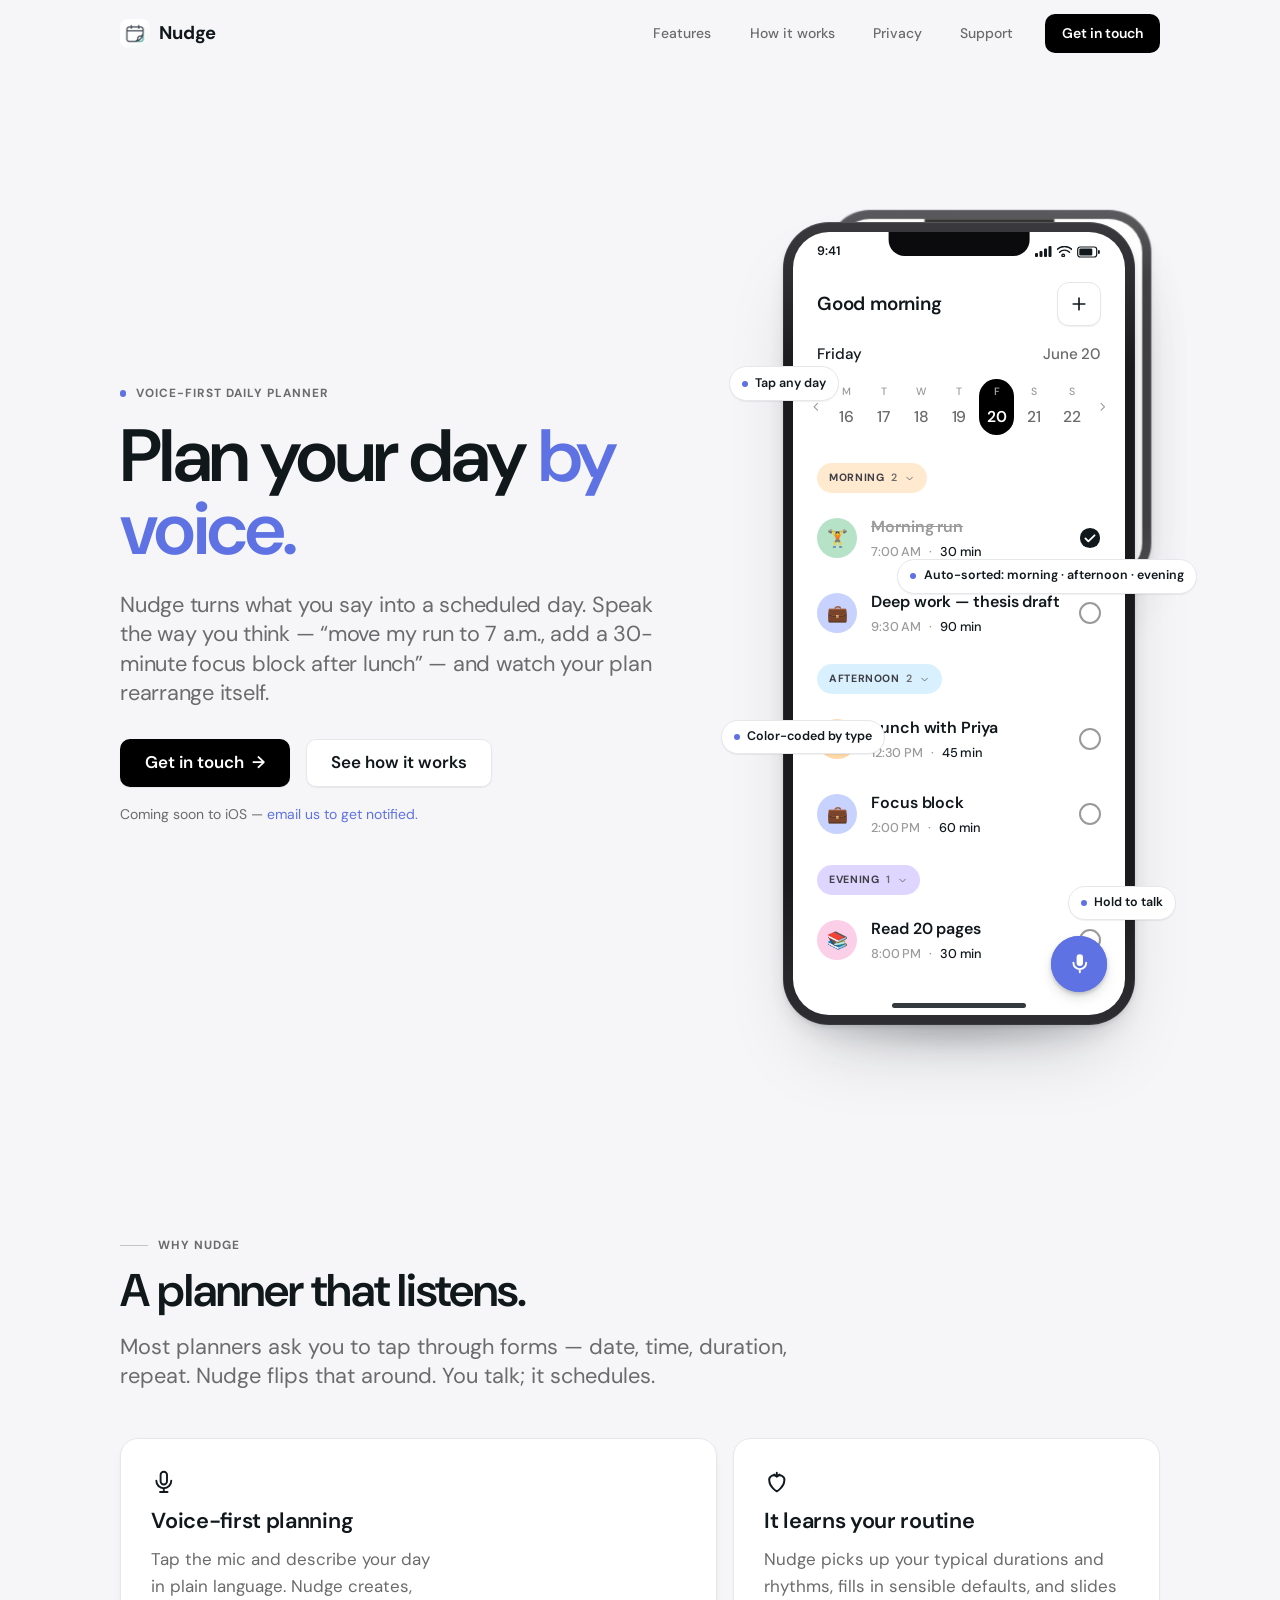
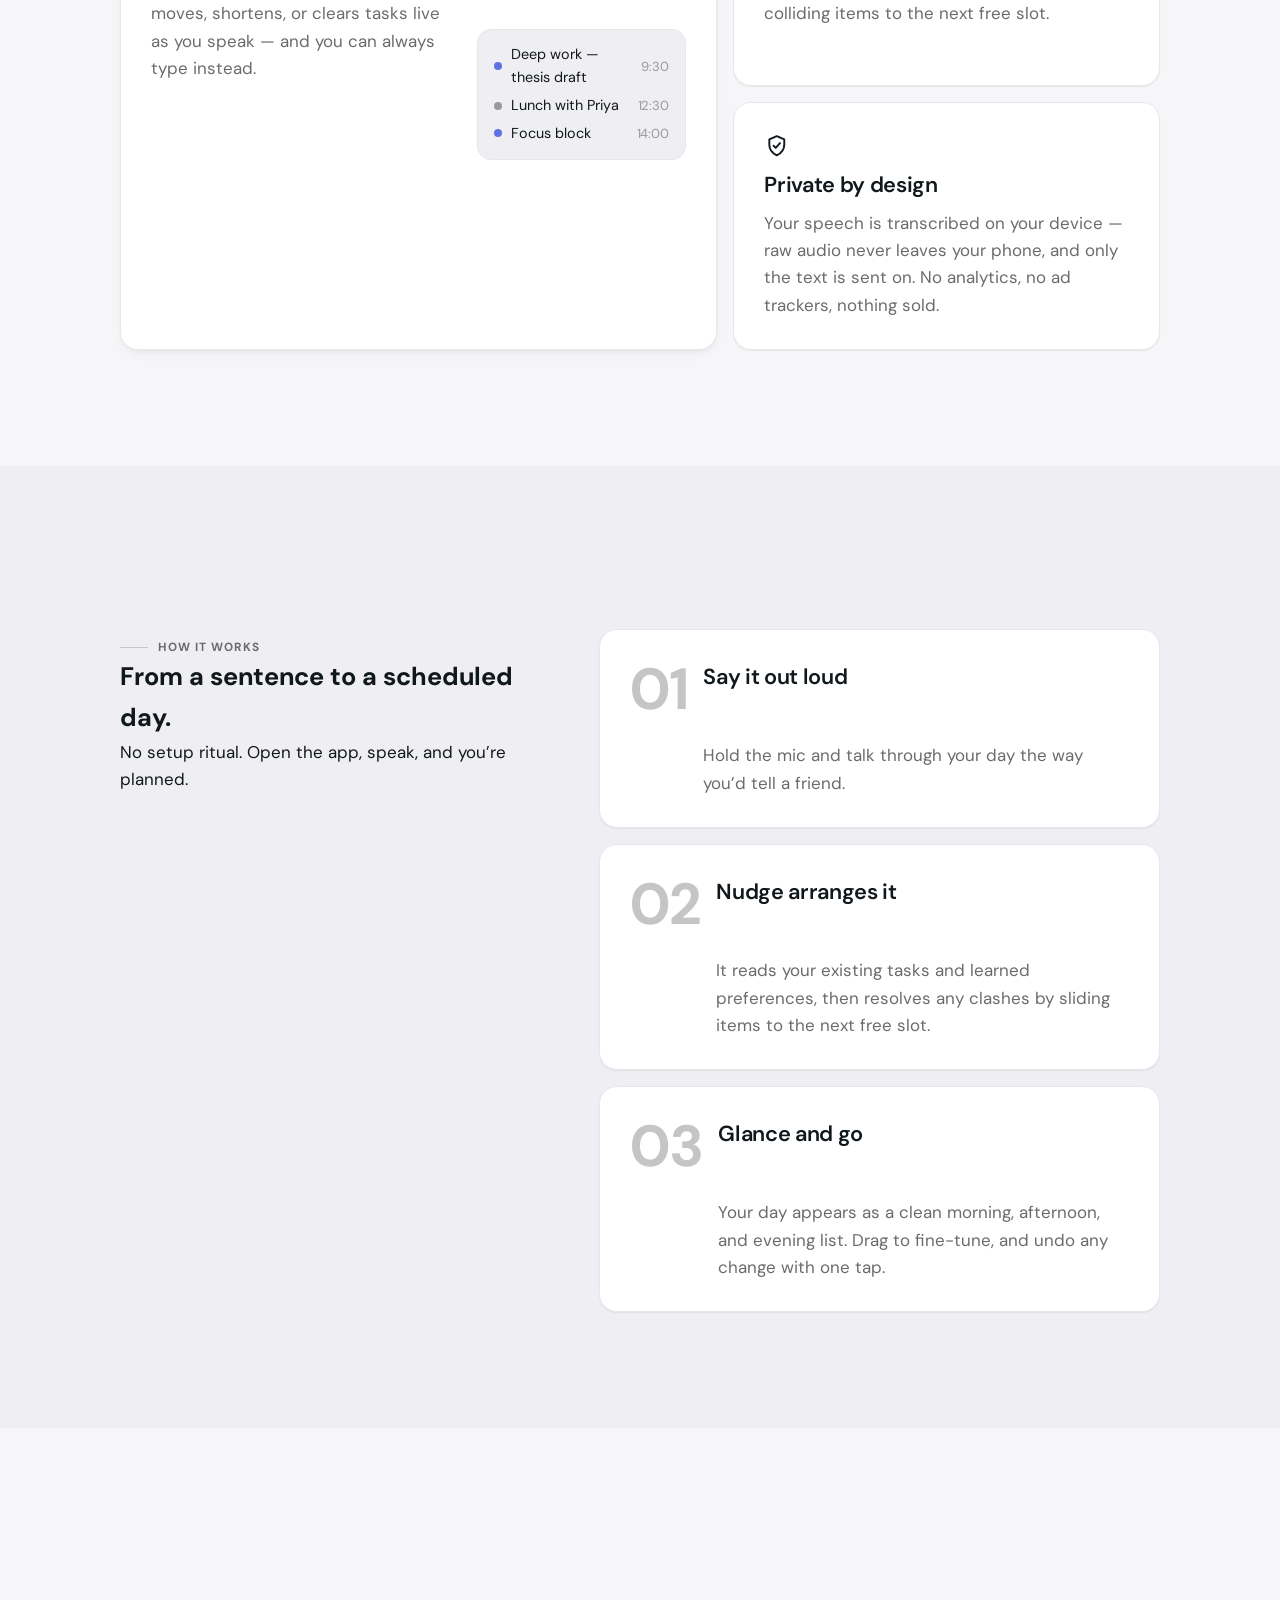
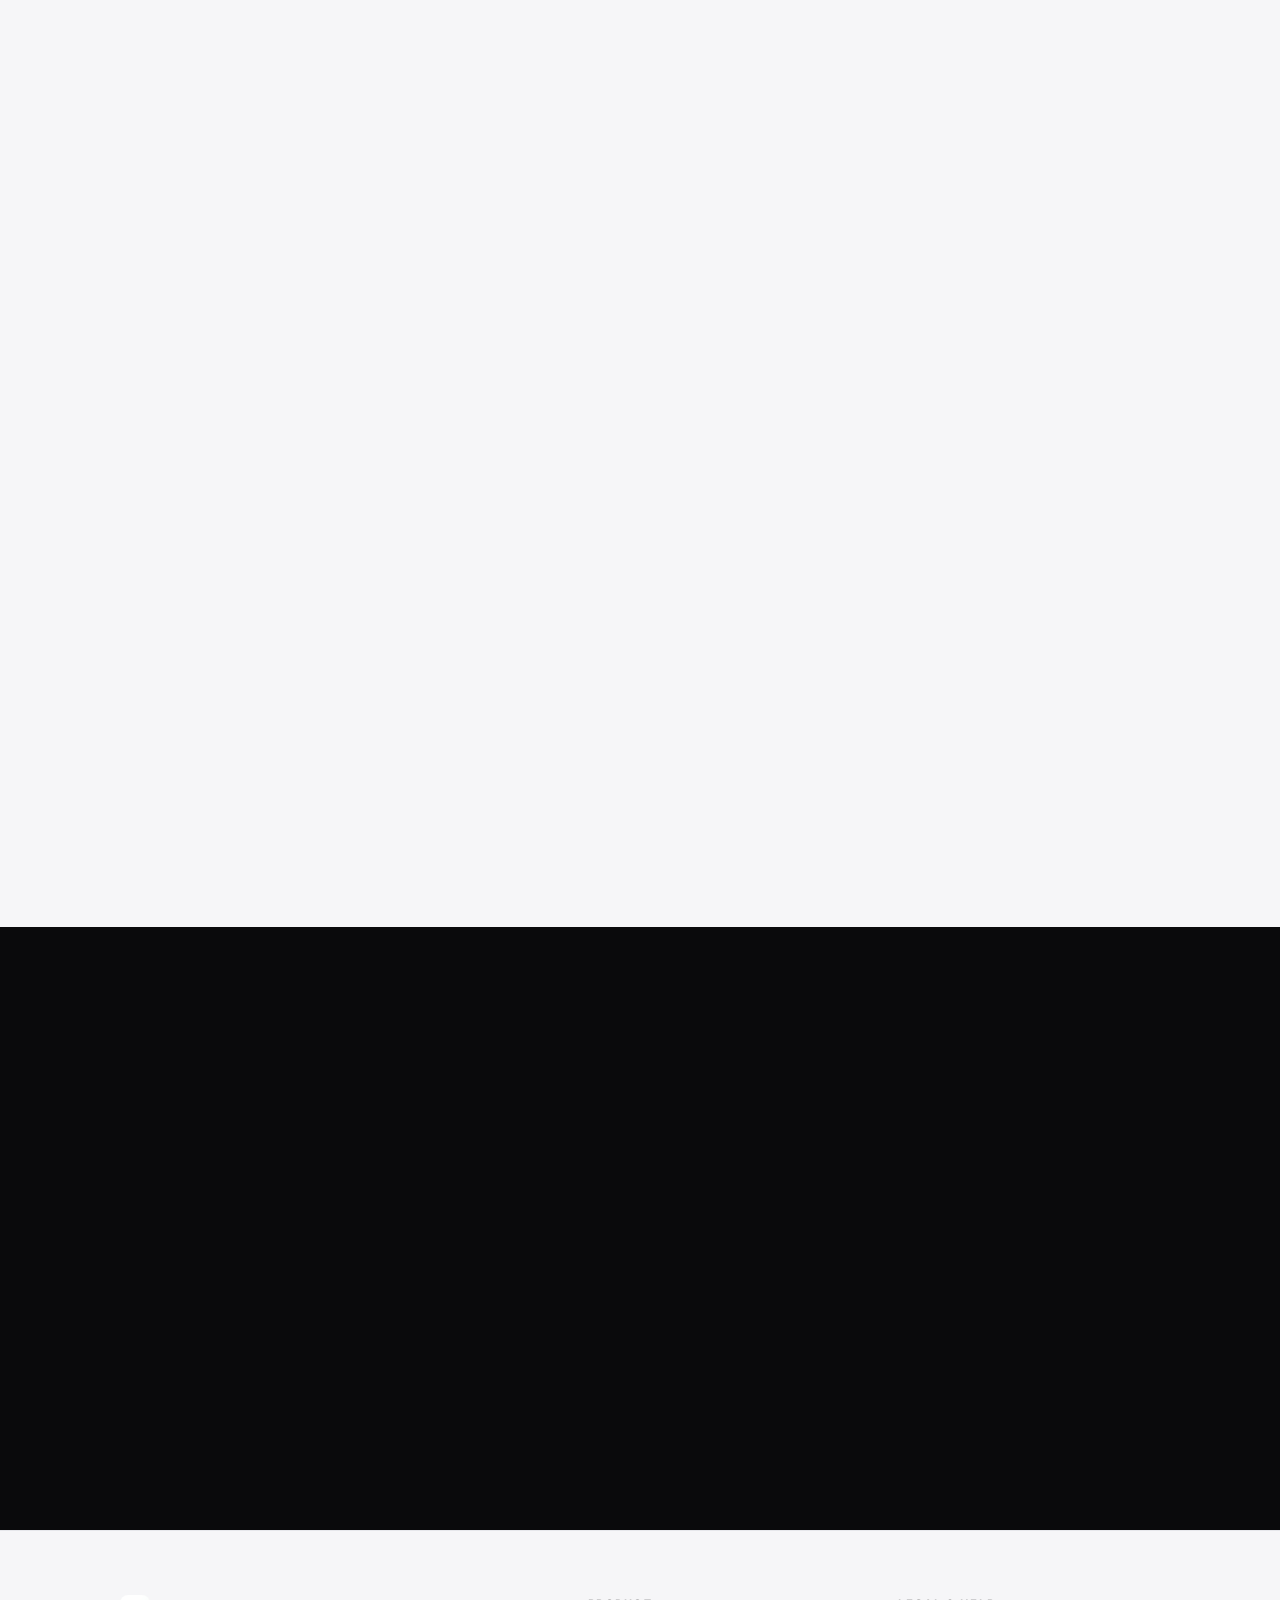
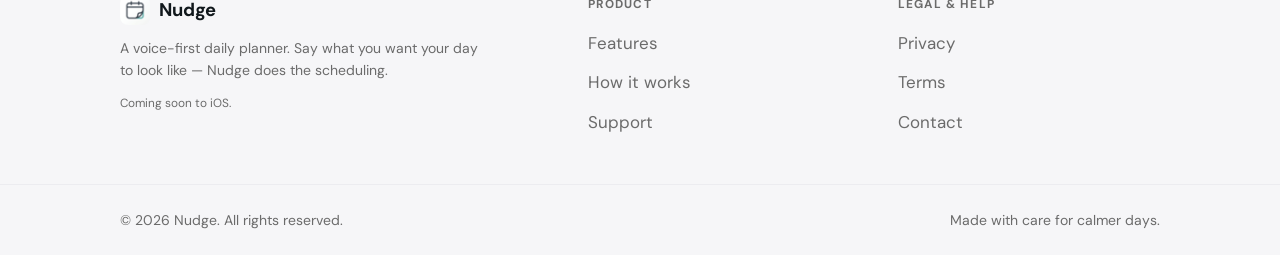
==== commit eaf38ff2: "Elevate to premium 2026 standard (depth, showcase, dark moment) Keep the approved identity (monochro" ====
--- a/index.html
+++ b/index.html
@@ -7,7 +7,7 @@
   <title>Nudge — Plan your day by voice</title>
   <meta name="description" content="Nudge is a voice-first daily planner. Say what you want your day to look like, and Nudge turns it into a scheduled day — no fiddly forms. Private by design, with on-device transcription." />
   <link rel="canonical" href="https://namle05.github.io/nudge-site/" />
-  <meta name="theme-color" content="#FFFFFF" media="(prefers-color-scheme: light)" />
+  <meta name="theme-color" content="#F6F6F8" media="(prefers-color-scheme: light)" />
   <meta name="theme-color" content="#0A0A0C" media="(prefers-color-scheme: dark)" />
   <meta name="color-scheme" content="light dark" />
 
@@ -115,118 +115,195 @@
           </p>
         </div>
 
-        <!-- A faithful recreation of the app's Todo screen (HTML/CSS) -->
+        <!-- A faithful recreation of the app's Todo screen, in a real device frame -->
         <div class="hero-visual" data-reveal style="--reveal-delay:140ms" aria-hidden="true">
-          <div class="phone">
-            <div class="phone-screen">
-
-              <!-- header: greeting + add button -->
-              <div class="app-head">
-                <span class="app-greeting">Good morning, Nam</span>
-                <span class="app-add">
-                  <svg viewBox="0 0 24 24" fill="none"><path d="M12 5v14M5 12h14" stroke="currentColor" stroke-width="2" stroke-linecap="round"/></svg>
+          <div class="device-stage">
+
+            <!-- Second state: the agent listening (offset behind, desktop only) -->
+            <div class="device device--listening">
+              <span class="device-notch"></span>
+              <div class="device-screen">
+                <div class="listening-scrim"></div>
+                <div class="status-bar">
+                  <span class="clock">9:41</span>
+                  <span class="sb-glyphs">
+                    <svg width="17" height="11" viewBox="0 0 17 11" fill="currentColor"><rect x="0" y="7" width="3" height="4" rx="1"/><rect x="4.5" y="5" width="3" height="6" rx="1"/><rect x="9" y="2.5" width="3" height="8.5" rx="1"/><rect x="13.5" y="0" width="3" height="11" rx="1"/></svg>
+                    <svg width="15" height="11" viewBox="0 0 15 11" fill="none"><path d="M7.5 9.5a1.3 1.3 0 1 0 0 .01M2.5 6.2a7 7 0 0 1 10 0M0 3.4a11 11 0 0 1 15 0" stroke="currentColor" stroke-width="1.4" stroke-linecap="round"/></svg>
+                    <svg width="24" height="12" viewBox="0 0 24 12" fill="none"><rect x="0.7" y="1" width="19" height="10" rx="2.5" stroke="currentColor" stroke-width="1.2"/><rect x="2.3" y="2.6" width="13" height="6.8" rx="1.2" fill="currentColor"/><rect x="21" y="4" width="1.8" height="4" rx="0.9" fill="currentColor"/></svg>
+                  </span>
+                </div>
+                <div class="app-head">
+                  <span class="app-greeting">Good morning</span>
+                  <span class="app-add"><svg viewBox="0 0 24 24" fill="none"><path d="M12 5v14M5 12h14" stroke="currentColor" stroke-width="2" stroke-linecap="round"/></svg></span>
+                </div>
+                <div class="app-date"><span>Friday</span><span class="app-date-num">June 20</span></div>
+                <div class="app-list">
+                  <div class="app-section"><span class="section-pill afternoon">Afternoon <span class="count">2</span><svg viewBox="0 0 24 24" fill="none"><path d="M6 9l6 6 6-6" stroke="currentColor" stroke-width="2" stroke-linecap="round" stroke-linejoin="round"/></svg></span></div>
+                  <div class="task"><span class="cat" style="background:#FFD8A8">🍽️</span><span class="body"><span class="t-name">Lunch with Priya</span><span class="t-sub"><span class="t-time">12:30 PM</span><span class="t-dur">45 min</span></span></span><span class="check"></span></div>
+                  <div class="task"><span class="cat" style="background:#C7D2FE">💼</span><span class="body"><span class="t-name">Focus block</span><span class="t-sub"><span class="t-time">2:00 PM</span><span class="t-dur">60 min</span></span></span><span class="check"></span></div>
+                </div>
+                <div class="feedback-chips">
+                  <span class="feedback-chip is-prev">Moved morning run to 7am</span>
+                  <span class="feedback-chip">Added Focus block at 2pm</span>
+                </div>
+                <span class="app-mic app-mic--live">
+                  <span class="wave">
+                    <span class="wave-bar" style="--h:35%"></span>
+                    <span class="wave-bar" style="--h:75%"></span>
+                    <span class="wave-bar" style="--h:100%"></span>
+                    <span class="wave-bar" style="--h:60%"></span>
+                    <span class="wave-bar" style="--h:40%"></span>
+                  </span>
                 </span>
+                <span class="home-indicator"></span>
               </div>
-
-              <!-- date row -->
-              <div class="app-date">
-                <span>Tuesday</span>
-                <span class="app-date-num">June 20</span>
+            </div>
+
+            <!-- Primary state: the planned day -->
+            <div class="device device--planned">
+              <span class="device-notch"></span>
+              <div class="device-screen phone-screen">
+
+                <!-- status bar -->
+                <div class="status-bar">
+                  <span class="clock">9:41</span>
+                  <span class="sb-glyphs">
+                    <svg width="17" height="11" viewBox="0 0 17 11" fill="currentColor"><rect x="0" y="7" width="3" height="4" rx="1"/><rect x="4.5" y="5" width="3" height="6" rx="1"/><rect x="9" y="2.5" width="3" height="8.5" rx="1"/><rect x="13.5" y="0" width="3" height="11" rx="1"/></svg>
+                    <svg width="15" height="11" viewBox="0 0 15 11" fill="none"><path d="M7.5 9.5a1.3 1.3 0 1 0 0 .01M2.5 6.2a7 7 0 0 1 10 0M0 3.4a11 11 0 0 1 15 0" stroke="currentColor" stroke-width="1.4" stroke-linecap="round"/></svg>
+                    <svg width="24" height="12" viewBox="0 0 24 12" fill="none"><rect x="0.7" y="1" width="19" height="10" rx="2.5" stroke="currentColor" stroke-width="1.2"/><rect x="2.3" y="2.6" width="13" height="6.8" rx="1.2" fill="currentColor"/><rect x="21" y="4" width="1.8" height="4" rx="0.9" fill="currentColor"/></svg>
+                  </span>
+                </div>
+
+                <!-- header: greeting + add button -->
+                <div class="app-head" style="--row-i:0">
+                  <span class="app-greeting">Good morning</span>
+                  <span class="app-add">
+                    <svg viewBox="0 0 24 24" fill="none"><path d="M12 5v14M5 12h14" stroke="currentColor" stroke-width="2" stroke-linecap="round"/></svg>
+                  </span>
+                </div>
+
+                <!-- date row -->
+                <div class="app-date" style="--row-i:1">
+                  <span>Friday</span>
+                  <span class="app-date-num">June 20</span>
+                </div>
+
+                <!-- weekly calendar -->
+                <div class="app-week" style="--row-i:2">
+                  <span class="week-chev"><svg viewBox="0 0 24 24" fill="none"><path d="M15 6l-6 6 6 6" stroke="currentColor" stroke-width="2" stroke-linecap="round" stroke-linejoin="round"/></svg></span>
+                  <div class="week-days">
+                    <span class="day"><span class="d-letter">M</span><span class="d-num">16</span></span>
+                    <span class="day"><span class="d-letter">T</span><span class="d-num">17</span></span>
+                    <span class="day"><span class="d-letter">W</span><span class="d-num">18</span></span>
+                    <span class="day"><span class="d-letter">T</span><span class="d-num">19</span></span>
+                    <span class="day selected"><span class="d-letter">F</span><span class="d-num">20</span></span>
+                    <span class="day"><span class="d-letter">S</span><span class="d-num">21</span></span>
+                    <span class="day"><span class="d-letter">S</span><span class="d-num">22</span></span>
+                  </div>
+                  <span class="week-chev"><svg viewBox="0 0 24 24" fill="none"><path d="M9 6l6 6-6 6" stroke="currentColor" stroke-width="2" stroke-linecap="round" stroke-linejoin="round"/></svg></span>
+                </div>
+
+                <div class="app-list">
+                  <!-- MORNING -->
+                  <div class="app-section" style="--row-i:3">
+                    <span class="section-pill morning">
+                      Morning <span class="count">2</span>
+                      <svg viewBox="0 0 24 24" fill="none"><path d="M6 9l6 6 6-6" stroke="currentColor" stroke-width="2" stroke-linecap="round" stroke-linejoin="round"/></svg>
+                    </span>
+                  </div>
+                  <div class="task done" style="--row-i:4">
+                    <span class="cat" style="background:#B6E2C7">🏋️</span>
+                    <span class="body">
+                      <span class="t-name">Morning run</span>
+                      <span class="t-sub"><span class="t-time">7:00 AM</span><span class="t-dur">30 min</span></span>
+                    </span>
+                    <span class="check">
+                      <svg class="demo-check" viewBox="0 0 24 24" fill="none"><circle cx="12" cy="12" r="11" fill="currentColor"/><path d="M7 12.5l3.2 3.2L17 9" stroke="#fff" stroke-width="2" stroke-linecap="round" stroke-linejoin="round"/></svg>
+                    </span>
+                  </div>
+                  <div class="task" style="--row-i:5">
+                    <span class="cat" style="background:#C7D2FE">💼</span>
+                    <span class="body">
+                      <span class="t-name">Deep work — thesis draft</span>
+                      <span class="t-sub"><span class="t-time">9:30 AM</span><span class="t-dur">90 min</span></span>
+                    </span>
+                    <span class="check"></span>
+                  </div>
+
+                  <!-- AFTERNOON -->
+                  <div class="app-section" style="--row-i:6">
+                    <span class="section-pill afternoon">
+                      Afternoon <span class="count">2</span>
+                      <svg viewBox="0 0 24 24" fill="none"><path d="M6 9l6 6 6-6" stroke="currentColor" stroke-width="2" stroke-linecap="round" stroke-linejoin="round"/></svg>
+                    </span>
+                  </div>
+                  <div class="task" style="--row-i:7">
+                    <span class="cat" style="background:#FFD8A8">🍽️</span>
+                    <span class="body">
+                      <span class="t-name">Lunch with Priya</span>
+                      <span class="t-sub"><span class="t-time">12:30 PM</span><span class="t-dur">45 min</span></span>
+                    </span>
+                    <span class="check"></span>
+                  </div>
+                  <div class="task" style="--row-i:8">
+                    <span class="cat" style="background:#C7D2FE">💼</span>
+                    <span class="body">
+                      <span class="t-name">Focus block</span>
+                      <span class="t-sub"><span class="t-time">2:00 PM</span><span class="t-dur">60 min</span></span>
+                    </span>
+                    <span class="check"></span>
+                  </div>
+
+                  <!-- EVENING -->
+                  <div class="app-section" style="--row-i:9">
+                    <span class="section-pill evening">
+                      Evening <span class="count">1</span>
+                      <svg viewBox="0 0 24 24" fill="none"><path d="M6 9l6 6 6-6" stroke="currentColor" stroke-width="2" stroke-linecap="round" stroke-linejoin="round"/></svg>
+                    </span>
+                  </div>
+                  <div class="task" style="--row-i:10">
+                    <span class="cat" style="background:#FBCFE8">📚</span>
+                    <span class="body">
+                      <span class="t-name">Read 20 pages</span>
+                      <span class="t-sub"><span class="t-time">8:00 PM</span><span class="t-dur">30 min</span></span>
+                    </span>
+                    <span class="check"></span>
+                  </div>
+                </div>
+
+                <!-- floating mic button — the only prominent blue -->
+                <span class="app-mic">
+                  <svg viewBox="0 0 24 24" fill="none">
+                    <rect x="9" y="3" width="6" height="11" rx="3" fill="#fff"/>
+                    <path d="M6 11a6 6 0 0 0 12 0M12 17v3" stroke="#fff" stroke-width="1.8" stroke-linecap="round"/>
+                  </svg>
+                </span>
+
+                <span class="home-indicator"></span>
               </div>
-
-              <!-- weekly calendar -->
-              <div class="app-week">
-                <span class="week-chev"><svg viewBox="0 0 24 24" fill="none"><path d="M15 6l-6 6 6 6" stroke="currentColor" stroke-width="2" stroke-linecap="round" stroke-linejoin="round"/></svg></span>
-                <div class="week-days">
-                  <span class="day"><span class="d-letter">M</span><span class="d-num">16</span></span>
-                  <span class="day"><span class="d-letter">T</span><span class="d-num">17</span></span>
-                  <span class="day"><span class="d-letter">W</span><span class="d-num">18</span></span>
-                  <span class="day"><span class="d-letter">T</span><span class="d-num">19</span></span>
-                  <span class="day selected"><span class="d-letter">F</span><span class="d-num">20</span></span>
-                  <span class="day"><span class="d-letter">S</span><span class="d-num">21</span></span>
-                  <span class="day"><span class="d-letter">S</span><span class="d-num">22</span></span>
-                </div>
-                <span class="week-chev"><svg viewBox="0 0 24 24" fill="none"><path d="M9 6l6 6-6 6" stroke="currentColor" stroke-width="2" stroke-linecap="round" stroke-linejoin="round"/></svg></span>
-              </div>
-
-              <div class="app-list">
-                <!-- MORNING -->
-                <div class="app-section">
-                  <span class="section-pill morning">
-                    Morning <span class="count">2</span>
-                    <svg viewBox="0 0 24 24" fill="none"><path d="M6 9l6 6 6-6" stroke="currentColor" stroke-width="2" stroke-linecap="round" stroke-linejoin="round"/></svg>
-                  </span>
-                </div>
-                <div class="task done">
-                  <span class="cat" style="background:#B6E2C7">🏋️</span>
-                  <span class="body">
-                    <span class="t-name">Morning run</span>
-                    <span class="t-sub"><span class="t-time">7:00 AM</span><span class="t-dur">30 min</span></span>
-                  </span>
-                  <span class="check">
-                    <svg viewBox="0 0 24 24" fill="none"><circle cx="12" cy="12" r="11" fill="currentColor"/><path d="M7 12.5l3.2 3.2L17 9" stroke="#fff" stroke-width="2" stroke-linecap="round" stroke-linejoin="round"/></svg>
-                  </span>
-                </div>
-                <div class="task">
-                  <span class="cat" style="background:#C7D2FE">💼</span>
-                  <span class="body">
-                    <span class="t-name">Deep work — thesis draft</span>
-                    <span class="t-sub"><span class="t-time">9:30 AM</span><span class="t-dur">90 min</span></span>
-                  </span>
-                  <span class="check"></span>
-                </div>
-
-                <!-- AFTERNOON -->
-                <div class="app-section">
-                  <span class="section-pill afternoon">
-                    Afternoon <span class="count">2</span>
-                    <svg viewBox="0 0 24 24" fill="none"><path d="M6 9l6 6 6-6" stroke="currentColor" stroke-width="2" stroke-linecap="round" stroke-linejoin="round"/></svg>
-                  </span>
-                </div>
-                <div class="task">
-                  <span class="cat" style="background:#FFD8A8">🍽️</span>
-                  <span class="body">
-                    <span class="t-name">Lunch with Priya</span>
-                    <span class="t-sub"><span class="t-time">12:30 PM</span><span class="t-dur">45 min</span></span>
-                  </span>
-                  <span class="check"></span>
-                </div>
-                <div class="task">
-                  <span class="cat" style="background:#C7D2FE">💼</span>
-                  <span class="body">
-                    <span class="t-name">Focus block</span>
-                    <span class="t-sub"><span class="t-time">2:00 PM</span><span class="t-dur">60 min</span></span>
-                  </span>
-                  <span class="check"></span>
-                </div>
-
-                <!-- EVENING -->
-                <div class="app-section">
-                  <span class="section-pill evening">
-                    Evening <span class="count">1</span>
-                    <svg viewBox="0 0 24 24" fill="none"><path d="M6 9l6 6 6-6" stroke="currentColor" stroke-width="2" stroke-linecap="round" stroke-linejoin="round"/></svg>
-                  </span>
-                </div>
-                <div class="task">
-                  <span class="cat" style="background:#FBCFE8">📚</span>
-                  <span class="body">
-                    <span class="t-name">Read 20 pages</span>
-                    <span class="t-sub"><span class="t-time">8:00 PM</span><span class="t-dur">30 min</span></span>
-                  </span>
-                  <span class="check"></span>
-                </div>
-              </div>
-
-              <!-- floating mic button — the only prominent blue -->
-              <span class="app-mic" aria-hidden="true">
-                <svg viewBox="0 0 24 24" fill="none">
-                  <rect x="9" y="3" width="6" height="11" rx="3" fill="#fff"/>
-                  <path d="M6 11a6 6 0 0 0 12 0M12 17v3" stroke="#fff" stroke-width="1.8" stroke-linecap="round"/>
-                </svg>
-              </span>
-
             </div>
+
+            <!-- grounding contact shadow -->
+            <span class="device-shadow"></span>
+
+            <!-- desktop callout pins -->
+            <span class="callout-pin callout-pin--day"><span class="pin-dot"></span> Tap any day</span>
+            <span class="callout-pin callout-pin--section"><span class="pin-dot"></span> Auto-sorted: morning · afternoon · evening</span>
+            <span class="callout-pin callout-pin--cat"><span class="pin-dot"></span> Color-coded by type</span>
+            <span class="callout-pin callout-pin--mic"><span class="pin-dot"></span> Hold to talk</span>
           </div>
+
+          <!-- collapsed listening + callout list (mobile / no second device) -->
+          <div class="listen-card">
+            <p class="lc-transcript">add a 30-minute focus block after lunch<span class="tail">…</span></p>
+            <span class="lc-chip"><span class="pin-dot"></span> Added Focus block at 2pm</span>
+          </div>
+          <ul class="device-callout-list">
+            <li><span class="pin-dot"></span> Tap any day to plan it</li>
+            <li><span class="pin-dot"></span> Auto-sorted: morning · afternoon · evening</li>
+            <li><span class="pin-dot"></span> Color-coded by type</li>
+            <li><span class="pin-dot"></span> Hold the mic to talk</li>
+          </ul>
         </div>
       </div>
     </section>
@@ -404,12 +481,12 @@
       </div>
     </section>
 
-    <!-- ===================== S6 · CLOSING CTA ===================== -->
-    <section class="section cta-band" aria-labelledby="cta-title">
+    <!-- ===================== S6 · CLOSING CTA (the one dark moment) ===================== -->
+    <section class="section cta-band section--invert" aria-labelledby="cta-title">
       <div class="container">
         <div class="inner">
           <p class="kicker" data-reveal>Ready when you are</p>
-          <h2 id="cta-title" data-reveal style="--reveal-delay:60ms">Let your day <span class="hl">plan itself.</span></h2>
+          <h2 id="cta-title" data-reveal style="--reveal-delay:180ms">Let your day <span class="hl">plan itself.</span></h2>
           <p data-reveal style="--reveal-delay:120ms">
             Speak your intentions; Nudge keeps the schedule. Questions before you
             start? We’re a real person away.
--- a/styles.css
+++ b/styles.css
@@ -3,23 +3,33 @@
    One hand-built stylesheet. Vanilla. No framework, no build.
    Served at https://namle05.github.io/nudge-site/ (a subpath).
 
-   This mirrors the actual app: black & white, DM Sans, ONE blue accent
-   (#5E72E4) used minimally — links, the mic, selected/active states only.
-   Strictly flat: no decorative fills, no shadows except one. Hairline borders,
-   generous whitespace. The hero is a faithful recreation of the app's
-   Todo screen.
-   ========================================================================== */
-
-/* ==========================================================================
-   1. DESIGN TOKENS  (the app's real Colors.light)
+   Identity (unchanged): monochrome — paper-gray page, white floating cards,
+   near-black ink #11181C, BLACK #000 for primary buttons + the selected
+   calendar day, ONE blue accent (#5E72E4) used MINIMALLY — links, the mic,
+   selected/active states, callout dots, the dark-CTA highlight word.
+   Font = DM Sans (the app's font). The hero is a faithful recreation of the
+   app's Todo screen.
+
+   Premium = DEPTH + PRECISION, not decoration. A real neutral elevation
+   scale, one dark moment (the closing CTA), density contrast, a staged
+   device showcase, and three layered, fully-guarded motion types.
+   No gradients except the neutral metal device rail + the radial grounding
+   shadow. No glows, no grain, no gradient text.
+   ========================================================================== */
+
+/* ==========================================================================
+   1. DESIGN TOKENS
    ========================================================================== */
 :root{
-  /* ---- SURFACES & TEXT (light = the app) ---- */
-  --bg:#FFFFFF;
-  --surface:#FFFFFF;
-  --surface-2:#F5F5F7;
+  /* ---- SURFACES & TEXT (paper page, white cards) ---- */
+  --paper:#F6F6F8;            /* the page floor (warm near-white) */
+  --bg:#F6F6F8;              /* page background = paper */
+  --surface:#FFFFFF;         /* raised cards/panels = pure white */
+  --surface-2:#FFFFFF;       /* card-internal recesses = pure white too */
+  --surface-sunk:#EFEFF3;    /* recessed band fill (#how) + mini-day inset */
   --surface-3:#EBEBF0;
-  --border:#E5E7EB;
+  --border:#E6E7EB;          /* hairline */
+  --border-strong:#D7D8DE;   /* hover/active hairline (toward ink, not gray) */
   --text:#11181C;
   --text-2:#3F3F46;
   --text-secondary:#6B6B6B;
@@ -44,64 +54,117 @@
 
   /* ---- TYPE ---- */
   --font-sans:"DM Sans",-apple-system,BlinkMacSystemFont,"Segoe UI",Roboto,Helvetica,Arial,sans-serif;
-  --fs--2:clamp(0.75rem,0.73rem + 0.09vw,0.80rem);
-  --fs--1:clamp(0.83rem,0.80rem + 0.13vw,0.90rem);
-  --fs-0: clamp(1.00rem,0.97rem + 0.18vw,1.10rem);
-  --fs-1: clamp(1.15rem,1.08rem + 0.34vw,1.35rem);
-  --fs-2: clamp(1.40rem,1.26rem + 0.66vw,1.85rem);
-  --fs-3: clamp(1.70rem,1.48rem + 1.05vw,2.45rem);
-  --fs-4: clamp(2.05rem,1.66rem + 1.90vw,3.20rem);
-  --fs-5: clamp(2.45rem,1.90rem + 2.70vw,4.00rem);
-  --lh-display:1.08; --lh-heading:1.15; --lh-text:1.62; --lh-prose:1.7;
-  --tr-tight:-0.02em; --tr-caps:0.10em;
-  --measure:64ch; --measure-lede:46ch;
-
-  /* legacy type aliases (in case any markup still references --step-*) */
+
+  /* bimodal: quiet UI cluster, then a cliff to display */
+  --fs--2:clamp(0.6875rem,0.66rem + 0.10vw,0.75rem);   /* 11→12 micro/eyebrow */
+  --fs--1:clamp(0.8125rem,0.79rem + 0.11vw,0.875rem);  /* 13→14 small UI */
+  --fs-0: clamp(1.0rem,0.98rem + 0.10vw,1.0625rem);    /* 16→17 body */
+  --fs-1: clamp(1.1875rem,1.12rem + 0.30vw,1.375rem);  /* 19→22 lede/card h3 */
+  --fs-2: clamp(1.5rem,1.33rem + 0.80vw,2.0rem);       /* 24→32 prose h2 */
+  --fs-3: clamp(1.9375rem,1.62rem + 1.55vw,2.875rem);  /* 31→46 section h2 */
+  --fs-4: clamp(2.375rem,1.85rem + 2.55vw,3.625rem);   /* 38→58 page-hero/cta */
+  --fs-5: clamp(2.875rem,2.05rem + 4.00vw,4.625rem);   /* 46→74 hero h1 — the cliff */
+
+  /* TRACKING ramp (tightens as size grows; opens for caps) */
+  --tr-display:-0.035em; --tr-head:-0.022em; --tr-head-sm:-0.015em;
+  --tr-tight:-0.011em; --tr-base:0em; --tr-ui:-0.006em;
+  --tr-caps:0.085em; --tr-caps-sm:0.12em; --tr-num:-0.01em;
+
+  /* LEADING set */
+  --lh-display:0.98; --lh-head:1.06; --lh-head-sm:1.18;
+  --lh-snug:1.35; --lh-text:1.6; --lh-prose:1.72;
+  --lh-heading:var(--lh-head);   /* legacy alias */
+
+  /* MEASURE */
+  --measure:66ch; --measure-lede:42ch; --measure-head:17ch;
+
+  /* NUMERICS (tabular + lining + slashed-zero) */
+  --ff-tnum:"tnum" 1,"lnum" 1,"zero" 1;
+
+  /* WEIGHTS */
+  --w-regular:400; --w-medium:500; --w-semi:600; --w-bold:700;
+
+  /* legacy type aliases */
   --step--1:var(--fs--1); --step-0:var(--fs-0); --step-1:var(--fs-1);
   --step-2:var(--fs-2); --step-3:var(--fs-3); --step-4:var(--fs-4); --step-5:var(--fs-5);
 
-  /* ---- SPACING (4px base) ---- */
-  --sp-1:.25rem; --sp-2:.5rem; --sp-3:.75rem; --sp-4:1rem; --sp-5:1.5rem;
-  --sp-6:2rem; --sp-7:3rem; --sp-8:4rem; --sp-9:6rem; --sp-10:8rem;
-  --space-section:clamp(4rem,9vw,7.5rem);
+  /* ---- SPACING (8px baseline) ---- */
+  --baseline:0.5rem;
+  --sp-1:calc(var(--baseline)*0.5);  /* 4  */
+  --sp-2:var(--baseline);            /* 8  */
+  --sp-3:calc(var(--baseline)*1.5);  /* 12 */
+  --sp-4:calc(var(--baseline)*2);    /* 16 */
+  --sp-5:calc(var(--baseline)*3);    /* 24 */
+  --sp-6:calc(var(--baseline)*4);    /* 32 */
+  --sp-7:calc(var(--baseline)*6);    /* 48 */
+  --sp-8:calc(var(--baseline)*8);    /* 64 */
+  --sp-9:calc(var(--baseline)*12);   /* 96 */
+  --sp-10:calc(var(--baseline)*16);  /* 128 */
+  --space-section:clamp(4.5rem,9vw,8rem);
   --space-section-tight:clamp(2.5rem,5vw,4rem);
+  --space-section-loose:clamp(6rem,12vw,10.4rem);
+  --head-space-before:var(--sp-7); --head-space-after:var(--sp-3);
 
   /* ---- LAYOUT ---- */
   --container:70rem; --container-narrow:48rem; --container-prose:66ch;
   --gutter:clamp(1.25rem,4vw,2.5rem);
   --nav-h:4.25rem;
 
-  /* ---- RADII (matches the app: ~10px buttons, rounded cells) ---- */
+  /* ---- RADII (concentric, by elevation tier) ---- */
   --r-sm:10px; --r-md:14px; --r-lg:18px; --r-xl:22px; --r-pill:999px;
-  --r-screen:30px;
-
-  /* ---- SHADOWS — exactly ONE soft shadow exists (the hero device) ---- */
-  --shadow-card:0 1px 2px rgba(0,0,0,.06), 0 12px 40px -16px rgba(0,0,0,.12);
+  --r-device:46px;   /* device outer */
+  --r-screen:36px;   /* device screen (outer 46 − 10px bezel ≈ 36) */
+
+  /* ---- ELEVATION SCALE — neutral ink shadows, no glows ---- */
+  --e0:none;
+  --e1:0 1px 2px rgba(17,24,28,.04), 0 1px 1px rgba(17,24,28,.03);
+  --e2:0 2px 4px rgba(17,24,28,.04), 0 6px 16px -8px rgba(17,24,28,.10);
+  --e3:0 1px 2px rgba(17,24,28,.06), 0 24px 56px -20px rgba(17,24,28,.16);
+  --e-device:
+    0 2px 4px rgba(17,24,28,.10),
+    0 12px 28px -10px rgba(17,24,28,.16),
+    0 40px 80px -32px rgba(17,24,28,.26);
+  --rim:inset 0 1px 0 rgba(255,255,255,.7);          /* top catch-light on white cards */
+  --rim-device:inset 0 1px 1px rgba(255,255,255,.10);
+  --shadow-card:var(--e3);   /* legacy alias */
 
   /* ---- MOTION ---- */
   --ease-out:cubic-bezier(.22,.61,.36,1);
   --ease-soft:cubic-bezier(.4,0,.2,1);
+  --ease-spring:cubic-bezier(.34,1.4,.64,1);   /* hover lift only; tiny overshoot */
   --dur-fast:.16s; --dur-base:.26s; --dur-reveal:.55s;
+  --dur-build:.5s;
+  --stagger:70ms;
   --rev-dist:14px;
 }
 
 /* ---- DARK MODE (auto; the app's dark values) ---- */
 @media (prefers-color-scheme:dark){ :root:not([data-theme="light"]){
-  --bg:#0A0A0C; --surface:#16161A; --surface-2:#1C1C22; --surface-3:#26262C;
-  --border:#26262C;
+  --paper:#0A0A0C; --bg:#0A0A0C;
+  --surface:#16161A; --surface-2:#16161A; --surface-sunk:#121216; --surface-3:#26262C;
+  --border:#26262C; --border-strong:#34343C;
   --text:#ECEDEE; --text-2:#C9CACC; --text-secondary:#A8A9AC;
   --text-muted:#7C7D80; --text-disabled:#5A5B5E;
   --black:#FFFFFF;          /* buttonFill flips to white in dark */
   --accent:#8FA0F0; --accent-light:#A8B4F4;
-  --shadow-card:0 1px 2px rgba(0,0,0,.5), 0 16px 48px -18px rgba(0,0,0,.7);
+  --e1:0 1px 2px rgba(0,0,0,.4);
+  --e2:0 2px 4px rgba(0,0,0,.4),0 10px 24px -10px rgba(0,0,0,.55);
+  --e3:0 24px 56px -20px rgba(0,0,0,.7);
+  --rim:none; --rim-device:inset 0 1px 1px rgba(255,255,255,.06);
+  --shadow-card:var(--e3);
 }}
 [data-theme="dark"]{
-  --bg:#0A0A0C; --surface:#16161A; --surface-2:#1C1C22; --surface-3:#26262C;
-  --border:#26262C;
+  --paper:#0A0A0C; --bg:#0A0A0C;
+  --surface:#16161A; --surface-2:#16161A; --surface-sunk:#121216; --surface-3:#26262C;
+  --border:#26262C; --border-strong:#34343C;
   --text:#ECEDEE; --text-2:#C9CACC; --text-secondary:#A8A9AC;
   --text-muted:#7C7D80; --text-disabled:#5A5B5E;
   --black:#FFFFFF; --accent:#8FA0F0; --accent-light:#A8B4F4;
-  --shadow-card:0 1px 2px rgba(0,0,0,.5), 0 16px 48px -18px rgba(0,0,0,.7);
+  --e1:0 1px 2px rgba(0,0,0,.4);
+  --e2:0 2px 4px rgba(0,0,0,.4),0 10px 24px -10px rgba(0,0,0,.55);
+  --e3:0 24px 56px -20px rgba(0,0,0,.7);
+  --rim:none; --rim-device:inset 0 1px 1px rgba(255,255,255,.06);
+  --shadow-card:var(--e3);
 }
 
 /* ==========================================================================
@@ -126,7 +189,8 @@
   -webkit-font-smoothing:antialiased;
   -moz-osx-font-smoothing:grayscale;
   text-rendering:optimizeLegibility;
-  font-feature-settings:"kern","liga";
+  font-optical-sizing:auto;
+  font-feature-settings:"kern","liga","calt";
   min-height:100vh;
   overflow-x:hidden;
 }
@@ -150,7 +214,7 @@
 /* skip link */
 .skip-link{
   position:absolute; left:var(--sp-4); top:-4rem; z-index:100;
-  background:var(--black); color:var(--bg);
+  background:var(--black); color:var(--surface);
   padding:0.6rem 1rem; border-radius:var(--r-sm);
   font-weight:600; text-decoration:none;
   transition:top var(--dur-fast) var(--ease-soft);
@@ -162,7 +226,7 @@
   overflow:hidden; clip:rect(0 0 0 0); white-space:nowrap; border:0;
 }
 
-/* top reading-progress bar (legal pages + index), CSS scroll-driven only */
+/* top reading-progress bar, CSS scroll-driven only */
 .progress-bar{
   position:fixed; top:0; left:0; right:0; height:2px; z-index:60;
   transform-origin:0 50%; transform:scaleX(0);
@@ -170,6 +234,14 @@
   pointer-events:none;
 }
 
+/* shared numeric surfaces: tabular + lining + slashed-zero */
+.d-num,.t-time,.t-dur,.m-time,.app-date-num,
+.hiw-panel .num,.prose .t-num,.status-bar,.status-bar .clock{
+  font-variant-numeric:tabular-nums lining-nums slashed-zero;
+  font-feature-settings:var(--ff-tnum);
+  letter-spacing:var(--tr-num);
+}
+
 /* ==========================================================================
    3. LAYOUT PRIMITIVES
    ========================================================================== */
@@ -182,10 +254,16 @@
 .container-narrow{ max-width:var(--container-narrow); }
 
 .section{ padding-block:var(--space-section); position:relative; }
-.section + .section{ border-top:1px solid var(--border); }
 .section-tight{ padding-block:var(--space-section-tight); }
 
-/* perf: skip offscreen work for non-hero sections */
+/* tonal separation replaces uniform hairlines */
+.section + .section{ border-top:none; }
+.section--seam{
+  background-image:linear-gradient(90deg,transparent,var(--border) 12%,var(--border) 88%,transparent);
+  background-size:100% 1px; background-repeat:no-repeat; background-position:top;
+}
+
+/* perf: skip offscreen work for non-hero sections (per-section sizes set below) */
 .section:not(.hero){
   content-visibility:auto;
   contain-intrinsic-size:auto 600px;
@@ -199,13 +277,14 @@
 .site-header{
   position:sticky; top:0; z-index:50;
   height:var(--nav-h);
-  background:color-mix(in srgb, var(--bg) 88%, transparent);
-  -webkit-backdrop-filter:saturate(120%) blur(10px);
-  backdrop-filter:saturate(120%) blur(10px);
+  background:color-mix(in srgb, var(--bg) 86%, transparent);
+  -webkit-backdrop-filter:saturate(120%) blur(12px);
+  backdrop-filter:saturate(120%) blur(12px);
   border-bottom:1px solid transparent;
-  transition:border-color var(--dur-base) var(--ease-soft);
-}
-.site-header.is-stuck{ border-bottom:1px solid var(--border); }
+  transition:border-color var(--dur-base) var(--ease-soft),
+    box-shadow var(--dur-base) var(--ease-soft);
+}
+.site-header.is-stuck{ border-bottom:1px solid var(--border); box-shadow:var(--e1); }
 .site-header .container{
   display:flex; align-items:center; justify-content:space-between;
   gap:var(--sp-4); height:100%;
@@ -223,15 +302,23 @@
 .site-nav a{
   color:var(--text-secondary); text-decoration:none;
   font-weight:500; font-size:var(--fs--1);
-  padding:0.4rem 0.2rem; border-radius:8px;
+  border-radius:8px;
   transition:color var(--dur-fast) var(--ease-soft);
+}
+.site-nav .nav-secondary{
+  display:inline-flex; align-items:center;
+  min-height:44px; padding:0.7rem 0.4rem;     /* 44px touch target */
 }
 .site-nav a:hover{ color:var(--text); text-decoration:none; }
 .site-nav .nav-cta{
-  background:var(--black); color:var(--bg);
+  background:var(--black); color:var(--surface);
   padding:0.55rem 1.05rem; border-radius:var(--r-sm); font-weight:600;
-}
-.site-nav .nav-cta:hover{ color:var(--bg); opacity:.88; text-decoration:none; }
+  min-height:0;
+  transition:opacity var(--dur-fast) var(--ease-soft),
+    transform var(--dur-fast) var(--ease-soft);
+}
+.site-nav .nav-cta:hover{ color:var(--surface); opacity:.88; text-decoration:none; }
+.site-nav .nav-cta:active{ transform:translateY(1px) scale(.985); }
 
 @media (max-width:44rem){ .site-nav{ gap:0.75rem; } }
 @media (max-width:30rem){ .site-nav .nav-secondary{ display:none; } }
@@ -247,18 +334,21 @@
   transition:opacity var(--dur-fast) var(--ease-soft),
     background-color var(--dur-fast) var(--ease-soft),
     border-color var(--dur-fast) var(--ease-soft),
+    transform var(--dur-fast) var(--ease-soft),
+    box-shadow var(--dur-fast) var(--ease-soft),
     color var(--dur-fast) var(--ease-soft);
 }
 .btn:hover{ text-decoration:none; }
-.btn-primary{ background:var(--black); color:var(--bg); }
-.btn-primary:hover{ color:var(--bg); opacity:.88; }
-.btn-ghost{ background:var(--surface); color:var(--text); border-color:var(--border); }
-.btn-ghost:hover{ color:var(--text); border-color:var(--text-muted); }
+.btn-primary{ background:var(--black); color:var(--surface); box-shadow:var(--e1); }
+.btn-primary:hover{ color:var(--surface); opacity:.9; }
+.btn-ghost{ background:var(--surface); color:var(--text); border-color:var(--border); box-shadow:var(--e1); }
+.btn-ghost:hover{ color:var(--text); border-color:var(--border-strong); }
 .btn .arrow{ transition:transform var(--dur-fast) var(--ease-out); }
 @media (hover:hover) and (prefers-reduced-motion:no-preference){
   .btn-primary:hover .arrow{ transform:translateX(3px); }
-}
-.btn:active{ transform:translateY(1px); }
+  .btn:hover{ box-shadow:var(--e2); }
+}
+.btn:active{ transform:translateY(1px) scale(.985); }
 
 /* ==========================================================================
    6. HERO  (copy + a faithful recreation of the app's Todo screen)
@@ -267,36 +357,38 @@
 .hero .container{
   display:grid;
   gap:clamp(2.5rem,6vw,4.5rem);
-  padding-block:clamp(3rem,8vw,5.5rem) clamp(3rem,7vw,5rem);
+  padding-block:var(--space-section-loose) clamp(3rem,7vw,5.5rem);
 }
 @media (min-width:60rem){
-  .hero .container{ grid-template-columns:1.05fr 0.95fr; align-items:center; }
-}
-.hero-copy{ max-width:34rem; }
+  .hero .container{ grid-template-columns:7fr 5fr; align-items:center; }
+  .hero-visual{ transform:translateY(-1.5rem); }
+}
+.hero-copy{ max-width:36rem; }
 
 .eyebrow{
-  display:inline-flex; align-items:center; gap:0.5rem;
-  font-size:var(--fs--2); font-weight:600;
+  display:inline-flex; align-items:center; gap:0.6rem;
+  font-size:var(--fs--2); font-weight:700;
   letter-spacing:var(--tr-caps); text-transform:uppercase;
-  color:var(--text-muted);
-}
-.eyebrow .dot{ width:0.45rem; height:0.45rem; border-radius:50%; background:var(--accent); }
+  color:var(--text-secondary);
+}
+.eyebrow .dot{ width:0.4rem; height:0.4rem; border-radius:50%; background:var(--accent); flex:none; }
 
 .hero h1{
-  font-weight:700;
+  font-weight:600;
   font-size:var(--fs-5); line-height:var(--lh-display);
-  letter-spacing:var(--tr-tight); color:var(--text);
+  letter-spacing:var(--tr-display); color:var(--text);
   margin-top:var(--sp-4);
 }
 .hero h1 .hl{ color:var(--accent); }
 
 .hero .lede{
-  font-size:var(--fs-1); line-height:1.55; color:var(--text-secondary);
+  font-size:var(--fs-1); line-height:var(--lh-snug); letter-spacing:var(--tr-tight);
+  color:var(--text-secondary);
   margin-top:var(--sp-5); max-width:var(--measure-lede);
 }
 .hero .cta-row{ display:flex; flex-wrap:wrap; gap:var(--sp-4); margin-top:var(--sp-6); }
 .hero .honest{
-  margin-top:var(--sp-4); font-size:var(--fs--1); color:var(--text-muted);
+  margin-top:var(--sp-4); font-size:var(--fs--1); color:var(--text-secondary);
 }
 .hero .honest a{ color:var(--accent); }
 .hero .reassure{
@@ -305,35 +397,77 @@
 }
 .hero .reassure svg{ flex:none; color:var(--text-muted); }
 
-/* ---- 6b. THE APP SCREEN (CSS recreation of the Todo screen) ---- */
-.hero-visual{ position:relative; display:grid; place-items:center; }
-
-.phone{
-  width:min(21rem,84vw);
+/* ---- 6b. THE DEVICE SHOWCASE (CSS recreation of the Todo screen) ---- */
+.hero-visual{ position:relative; }
+.device-stage{
+  position:relative;
+  display:grid; place-items:center;
+  perspective:1400px;
+}
+
+/* the bezel mass — the ONE permitted neutral metal rail */
+.phone,
+.device{
+  position:relative; z-index:1;
+  width:min(22rem,86vw);
+  border-radius:var(--r-device);
+  padding:10px;
+  background:linear-gradient(180deg,#3A3A3E,#1A1A1D 18%,#1A1A1D 82%,#2E2E32);
+  box-shadow:var(--e-device), var(--rim-device), inset 0 0 0 1px rgba(255,255,255,.06);
+  transform:perspective(1200px) rotateX(var(--rx,0deg)) rotateY(var(--ry,0deg));
+}
+
+.device-notch{
+  position:absolute; top:10px; left:50%; transform:translateX(-50%);
+  width:40%; height:24px; background:#0B0B0D;
+  border-radius:0 0 16px 16px; z-index:3;
+}
+
+/* the screen — keeps app contents pixel-faithful */
+.phone-screen,
+.device-screen{
+  position:relative;
+  border-radius:var(--r-screen);
   background:var(--surface);
-  border-radius:var(--r-screen);
-  border:1px solid var(--border);
-  box-shadow:var(--shadow-card);
-  padding:8px;
-  position:relative;
-}
-.phone-screen{
-  border-radius:24px; background:var(--bg);
   overflow:hidden;
   display:flex; flex-direction:column;
-  position:relative;
+}
+
+/* status bar — first child of the screen */
+.status-bar{
+  display:flex; align-items:center; justify-content:space-between;
+  padding:0.6rem 1.5rem 0.2rem;
+  font-size:0.78rem; font-weight:600; color:var(--text);
+}
+.status-bar .clock{ font-weight:600; }
+.status-bar .sb-glyphs{ display:inline-flex; align-items:center; gap:0.32rem; color:var(--text); }
+.status-bar .sb-glyphs svg{ display:block; }
+
+/* home indicator — last child of the screen */
+.home-indicator{
+  position:absolute; bottom:7px; left:50%; transform:translateX(-50%);
+  width:134px; height:5px; border-radius:3px;
+  background:var(--text); opacity:.85; z-index:2;
+}
+
+/* grounding contact shadow (sibling, behind, no color, no spread) */
+.device-shadow{
+  position:absolute; bottom:-3%; left:50%; transform:translateX(-50%);
+  width:74%; height:42px; border-radius:50%;
+  background:radial-gradient(ellipse at center, rgba(17,24,28,.20), rgba(17,24,28,0) 70%);
+  filter:blur(14px); z-index:0; pointer-events:none;
 }
 
 /* App header: greeting + add button */
 .app-head{
   display:flex; align-items:center; justify-content:space-between;
-  gap:0.75rem; padding:1.5rem 1.5rem 0;
+  gap:0.75rem; padding:1.1rem 1.5rem 0;
 }
 .app-greeting{ font-size:1.18rem; font-weight:600; color:var(--text); letter-spacing:-0.01em; }
 .app-add{
   width:44px; height:44px; flex:none;
   border:1px solid var(--border); border-radius:12px; background:var(--surface);
-  display:grid; place-items:center; color:var(--text);
+  display:grid; place-items:center; color:var(--text); box-shadow:var(--e1);
 }
 .app-add svg{ width:1.25rem; height:1.25rem; }
 
@@ -361,8 +495,7 @@
   gap:0.2rem; height:56px; border-radius:18px;
 }
 .day .d-letter{ font-size:0.66rem; color:var(--text-muted); font-weight:500; }
-.day .d-num{ font-size:0.98rem; color:var(--text-secondary); font-weight:500; font-variant-numeric:tabular-nums; }
-.day.today .d-num{ color:var(--text); font-weight:600; }
+.day .d-num{ font-size:0.98rem; color:var(--text-secondary); font-weight:500; }
 .day.selected{ background:var(--black); }
 .day.selected .d-letter{ color:rgba(255,255,255,.7); }
 .day.selected .d-num{ color:#fff; font-weight:600; }
@@ -371,9 +504,9 @@
 @media (prefers-color-scheme:dark){ :root:not([data-theme="light"]) .day.selected .d-letter,
   :root:not([data-theme="light"]) .day.selected .d-num{ color:var(--bg); } }
 
-/* list body */
+/* list body — clears the home indicator + the mic */
 .app-list{
-  padding:0.5rem 0 1rem;
+  padding:0.5rem 0 2.4rem;
   display:flex; flex-direction:column; gap:0.15rem;
 }
 
@@ -407,8 +540,8 @@
 }
 .task.done .t-name{ color:var(--text-muted); text-decoration:line-through; }
 .task .t-sub{ display:flex; align-items:center; gap:0.5rem; margin-top:0.15rem; }
-.task .t-time{ font-size:0.8rem; font-weight:500; color:var(--text-muted); font-variant-numeric:tabular-nums; }
-.task .t-dur{ font-size:0.8rem; font-weight:500; color:var(--text); font-variant-numeric:tabular-nums; }
+.task .t-time{ font-size:0.8rem; font-weight:500; color:var(--text-muted); }
+.task .t-dur{ font-size:0.8rem; font-weight:500; color:var(--text); }
 .task .t-dur::before{ content:"·"; color:var(--text-muted); margin-right:0.5rem; }
 .task .check{
   width:22px; height:22px; flex:none; border-radius:50%;
@@ -419,68 +552,201 @@
 
 /* floating mic button — the only prominent blue */
 .app-mic{
-  position:absolute; right:1.1rem; bottom:1.1rem;
+  position:absolute; right:1.1rem; bottom:1.4rem;
   width:56px; height:56px; border-radius:50%;
   background:var(--accent); color:#fff;
-  display:grid; place-items:center;
+  display:grid; place-items:center; z-index:2;
+  box-shadow:0 6px 16px -6px rgba(17,24,28,.35), 0 2px 4px rgba(17,24,28,.18);
 }
 .app-mic svg{ width:1.6rem; height:1.6rem; }
+
+/* listening waveform inside the second device's mic */
+.app-mic--live{ background:var(--accent); }
+.app-mic .wave{ display:inline-flex; align-items:center; gap:2.5px; height:1.4rem; }
+.app-mic .wave-bar{
+  width:2.5px; border-radius:2px; background:#fff;
+  height:var(--h,40%);
+}
+
+/* ---- second device state (listening) ---- */
+.device--listening{ display:none; }
+.device-callout-list{
+  display:flex; flex-direction:column; gap:0.55rem;
+  margin-top:var(--sp-5);
+}
+.device-callout-list li{
+  display:flex; align-items:center; gap:0.6rem;
+  font-size:var(--fs--1); color:var(--text-secondary);
+}
+.device-callout-list .pin-dot{
+  width:0.45rem; height:0.45rem; border-radius:50%;
+  background:var(--accent); flex:none;
+}
+
+/* collapsed listening card (mobile / no second device) */
+.listen-card{
+  margin:var(--sp-5) auto 0; max-width:21rem;
+  background:var(--surface); border:1px solid var(--border);
+  border-radius:var(--r-lg); padding:var(--sp-4);
+  box-shadow:var(--e1), var(--rim);
+}
+.listen-card .lc-transcript{
+  font-size:var(--fs--1); color:var(--text); line-height:1.45;
+}
+.listen-card .lc-transcript .tail{ color:var(--text-muted); }
+.listen-card .lc-chip{
+  margin-top:var(--sp-3);
+  display:inline-flex; align-items:center; gap:0.5rem;
+  background:var(--surface-sunk); border:1px solid var(--border);
+  border-radius:var(--r-md); padding:0.6rem 0.85rem;
+  font-size:var(--fs--1); font-weight:700; color:var(--text);
+}
+.listen-card .lc-chip .pin-dot{
+  width:0.45rem; height:0.45rem; border-radius:50%; background:var(--accent); flex:none;
+}
+
+/* feedback chips on the listening device */
+.feedback-chips{
+  position:absolute; left:0.9rem; right:0.9rem; bottom:1rem;
+  display:flex; flex-direction:column; gap:0.5rem; z-index:2;
+}
+.feedback-chip{
+  align-self:flex-start; max-width:90%;
+  -webkit-backdrop-filter:blur(12px); backdrop-filter:blur(12px);
+  background:rgba(255,255,255,.55); border:1px solid rgba(0,0,0,.08);
+  border-radius:14px; padding:9px 13px;
+  font-weight:700; font-size:0.9rem; color:var(--text);
+  box-shadow:var(--e2);
+}
+.feedback-chip.is-prev{ opacity:.7; }
+.listening-scrim{
+  position:absolute; inset:0; z-index:1;
+  background:rgba(255,255,255,.45); pointer-events:none;
+}
+[data-theme="dark"] .listening-scrim,
+[data-theme="dark"] .feedback-chip{ }
+
+/* desktop callout pins on the device stage — gated wide so they never collide
+   with the offset second device or overflow on mid-size screens */
+.callout-pin{ display:none; }
+@media (min-width:75rem){
+  .callout-pin{
+    position:absolute; z-index:4;
+    display:inline-flex; align-items:center; gap:0.45rem;
+    background:var(--surface); border:1px solid var(--border);
+    box-shadow:var(--e1); border-radius:var(--r-pill);
+    padding:0.4rem 0.75rem;
+    font-size:0.78rem; font-weight:600; color:var(--text);
+    white-space:nowrap;
+  }
+  .callout-pin .pin-dot{
+    width:6px; height:6px; border-radius:50%; background:var(--accent); flex:none;
+  }
+  .callout-pin--day{ top:18%; left:-7%; }
+  .callout-pin--section{ top:42%; right:-9%; }
+  .callout-pin--cat{ top:62%; left:-9%; }
+  .callout-pin--mic{ bottom:13%; right:-4%; }
+}
+
+/* second device offset + callout list visibility */
+@media (min-width:60rem){
+  .device--listening{
+    display:block;
+    position:absolute; top:0; left:0;
+    transform:translate(16%,-7%) scale(.92);
+    opacity:.82; z-index:0;
+  }
+  .device--planned{ position:relative; z-index:1; }
+  .listen-card{ display:none; }     /* second device carries it on desktop */
+}
+@media (min-width:64rem){
+  .device-callout-list{ display:none; }   /* pins carry it on wide desktop */
+}
 
 /* ==========================================================================
    7. SECTION HEADS (shared editorial)
    ========================================================================== */
 .section-head{ max-width:46rem; }
 .kicker{
-  display:inline-flex; align-items:center;
-  font-size:var(--fs--2); font-weight:600;
-  letter-spacing:var(--tr-caps); text-transform:uppercase; color:var(--text-muted);
+  display:inline-flex; align-items:center; gap:0.6rem;
+  font-size:var(--fs--2); font-weight:700;
+  letter-spacing:var(--tr-caps); text-transform:uppercase; color:var(--text-secondary);
+}
+.kicker::before{
+  content:""; width:1.75rem; height:1px; background:var(--text-disabled); flex:none;
 }
 .section-head h2{
-  font-weight:700;
-  font-size:var(--fs-3); line-height:var(--lh-heading);
-  letter-spacing:var(--tr-tight); color:var(--text);
-  margin-top:var(--sp-3); max-width:20ch;
-}
-.section-head .intro{ font-size:var(--fs-1); color:var(--text-secondary); margin-top:var(--sp-4); max-width:var(--measure); }
-
-/* ==========================================================================
-   8. FEATURES (hairline cards)
+  font-weight:600;
+  font-size:var(--fs-3); line-height:var(--lh-head);
+  letter-spacing:var(--tr-head); color:var(--text);
+  margin-top:var(--sp-3); max-width:var(--measure-head);
+}
+.section-head .intro{ font-size:var(--fs-1); line-height:var(--lh-snug); color:var(--text-secondary); margin-top:var(--sp-4); max-width:var(--measure); }
+
+/* ==========================================================================
+   8. FEATURES (white cards on paper, asymmetric)
    ========================================================================== */
 .bento{ display:grid; gap:var(--sp-4); margin-top:var(--sp-7); }
-@media (min-width:52rem){ .bento{ grid-template-columns:repeat(3,1fr); } }
+@media (min-width:52rem){
+  .bento{ grid-template-columns:7fr 5fr; grid-auto-rows:1fr; }
+  .b-primary{ grid-row:span 2; }
+}
 
 .card{
   position:relative;
   background:var(--surface); border:1px solid var(--border);
   border-radius:var(--r-lg); padding:clamp(1.4rem,3vw,1.9rem);
   display:flex; flex-direction:column;
-  transition:border-color var(--dur-base) var(--ease-out);
-}
-@media (min-width:52rem){ .bento .b-primary{ grid-column:span 3; } }
-@media (hover:hover){ .card:hover{ border-color:var(--text-muted); } }
-
-.card .feat-glyph{ color:var(--text); margin-bottom:var(--sp-4); }
+  box-shadow:var(--e1), var(--rim);
+  transition:border-color var(--dur-base) var(--ease-spring),
+    box-shadow var(--dur-base) var(--ease-spring),
+    transform var(--dur-base) var(--ease-spring);
+}
+.b-primary{ box-shadow:var(--e2), var(--rim); }
+@media (hover:hover){
+  .card:hover{ border-color:var(--border-strong); box-shadow:var(--e2); }
+}
+@media (hover:hover) and (prefers-reduced-motion:no-preference){
+  .card:hover{ transform:translateY(-2px); }
+}
+
+.card .feat-glyph{ color:var(--text); margin-bottom:var(--sp-3); }
 .card .feat-glyph svg{ width:1.6rem; height:1.6rem; }
 .card h3{
   font-size:var(--fs-1); font-weight:600;
-  letter-spacing:-0.01em; color:var(--text); line-height:1.25;
+  letter-spacing:var(--tr-head-sm); color:var(--text); line-height:1.25;
 }
 .card p{ margin-top:var(--sp-3); color:var(--text-secondary); font-size:var(--fs-0); }
 
-/* a mini inline product detail inside the primary card */
+/* primary card internal asymmetric split (denser product mock right) */
+@media (min-width:52rem){
+  .b-primary{
+    display:grid;
+    grid-template-columns:1.4fr 1fr;
+    grid-template-rows:auto auto 1fr;
+    gap:0 var(--sp-6); align-items:start;
+  }
+  .b-primary .feat-glyph{ grid-column:1; grid-row:1; margin-bottom:var(--sp-3); }
+  .b-primary h3{ grid-column:1; grid-row:2; }
+  .b-primary p{ grid-column:1; grid-row:3; }
+  .b-primary .mini-day{ grid-column:2; grid-row:1 / span 3; margin-top:0; align-self:center; max-width:none; }
+}
+
+/* a mini inline product detail inside the primary card — denser than prose */
 .mini-day{
-  margin-top:var(--sp-5); display:flex; flex-direction:column; gap:0.4rem;
-  background:var(--surface-2); border:1px solid var(--border);
+  margin-top:var(--sp-5); display:flex; flex-direction:column; gap:0.3rem;
+  background:var(--surface-sunk); border:1px solid var(--border);
   border-radius:var(--r-md); padding:0.85rem 1rem; max-width:24rem;
 }
 .mini-row{ display:flex; align-items:center; gap:0.6rem; font-size:0.9rem; color:var(--text); }
 .mini-row .dot-s{ width:0.5rem; height:0.5rem; border-radius:50%; background:var(--text-muted); flex:none; }
 .mini-row .dot-s.accent{ background:var(--accent); }
-.mini-row .m-time{ margin-left:auto; font-size:0.82rem; color:var(--text-muted); font-variant-numeric:tabular-nums; }
-
-/* ==========================================================================
-   9. HOW IT WORKS (numbered hairline panels)
-   ========================================================================== */
+.mini-row .m-time{ margin-left:auto; font-size:0.82rem; color:var(--text-muted); }
+
+/* ==========================================================================
+   9. HOW IT WORKS (recessed band, ghost numerals)
+   ========================================================================== */
+#how{ background:var(--surface-sunk); }
 .hiw{ display:grid; gap:var(--sp-7); margin-top:var(--sp-7); }
 @media (min-width:56rem){
   .hiw{ grid-template-columns:0.85fr 1.15fr; gap:var(--sp-8); align-items:start; }
@@ -492,35 +758,59 @@
   background:var(--surface); border:1px solid var(--border); border-radius:var(--r-lg);
   padding:clamp(1.4rem,3vw,1.9rem);
   display:grid; grid-template-columns:auto 1fr; gap:var(--sp-4); align-items:baseline;
+  box-shadow:var(--e1), var(--rim);
+  transition:border-color var(--dur-base) var(--ease-spring),
+    box-shadow var(--dur-base) var(--ease-spring),
+    transform var(--dur-base) var(--ease-spring);
+}
+@media (hover:hover){
+  .hiw-panel:hover{ border-color:var(--border-strong); box-shadow:var(--e2); }
+}
+@media (hover:hover) and (prefers-reduced-motion:no-preference){
+  .hiw-panel:hover{ transform:translateY(-2px); }
 }
 .hiw-panel .num{
-  font-weight:700; font-size:1.05rem;
-  color:var(--text-muted); font-variant-numeric:tabular-nums; line-height:1;
+  font-weight:700; font-size:var(--fs-4);
+  color:var(--text-disabled); line-height:1;
+  align-self:center;
 }
 .hiw-panel h3{
   font-size:var(--fs-1); font-weight:600;
-  color:var(--text); letter-spacing:-0.01em;
+  color:var(--text); letter-spacing:var(--tr-head-sm);
 }
 .hiw-panel p{ margin-top:var(--sp-2); color:var(--text-secondary); grid-column:2; }
 
 /* ==========================================================================
-   10. "THINGS YOU CAN SAY" (bordered chips)
+   10. "THINGS YOU CAN SAY" (dense chip wall)
    ========================================================================== */
 .say-grid{
   margin-top:var(--sp-6);
-  display:flex; flex-wrap:wrap; gap:var(--sp-3);
+  display:flex; flex-wrap:wrap; gap:var(--sp-2);
 }
 .say-chip{
   display:inline-flex; align-items:center; gap:0.55rem;
+  min-height:44px;
   background:var(--surface); border:1px solid var(--border);
-  border-radius:var(--r-pill); padding:0.7rem 1.1rem;
+  border-radius:var(--r-pill); padding:0.6rem 1rem;
   font-size:var(--fs-0); font-weight:500; color:var(--text);
+  letter-spacing:var(--tr-ui);
+  box-shadow:var(--e1), var(--rim);
+  transition:border-color var(--dur-base) var(--ease-spring),
+    box-shadow var(--dur-base) var(--ease-spring),
+    transform var(--dur-base) var(--ease-spring);
 }
 .say-chip .q{ color:var(--accent); flex:none; }
-.say-chip .q svg{ width:1.05rem; height:1.05rem; }
-
-/* ==========================================================================
-   11. PRIVACY (editorial, flat)
+.say-chip .q svg{ width:1.05rem; height:1.05rem; transition:transform var(--dur-base) var(--ease-spring); }
+@media (hover:hover){
+  .say-chip:hover{ border-color:var(--border-strong); box-shadow:var(--e2); }
+}
+@media (hover:hover) and (prefers-reduced-motion:no-preference){
+  .say-chip:hover{ transform:translateY(-1px); }
+  .say-chip:hover .q svg{ transform:scale(1.08); }
+}
+
+/* ==========================================================================
+   11. PRIVACY (editorial, light — the serious beat)
    ========================================================================== */
 .privacy-grid{ display:grid; gap:var(--sp-7); align-items:start; margin-top:var(--sp-6); }
 @media (min-width:56rem){ .privacy-grid{ grid-template-columns:1fr 1fr; gap:var(--sp-8); } }
@@ -528,8 +818,8 @@
 .privacy-statement .shield{ color:var(--text); margin-bottom:var(--sp-5); }
 .privacy-statement .shield svg{ width:2.4rem; height:2.4rem; }
 .privacy-statement h2{
-  font-weight:700; font-size:var(--fs-3);
-  line-height:var(--lh-heading); letter-spacing:var(--tr-tight);
+  font-weight:600; font-size:var(--fs-3);
+  line-height:var(--lh-head); letter-spacing:var(--tr-head);
   color:var(--text); max-width:18ch;
 }
 .privacy-statement p{ margin-top:var(--sp-4); color:var(--text-secondary); max-width:var(--measure); }
@@ -540,12 +830,16 @@
 .checklist.panel{
   background:var(--surface); border:1px solid var(--border); border-radius:var(--r-lg);
   padding:clamp(1.3rem,3vw,1.8rem);
+  box-shadow:var(--e1), var(--rim);
 }
 .checklist li{
   display:grid; grid-template-columns:auto 1fr; gap:var(--sp-4); align-items:start;
   padding-block:var(--sp-4);
 }
-.checklist li + li{ border-top:1px solid var(--border); }
+.checklist li + li{
+  border-top:1px solid color-mix(in srgb,var(--border) 60%,transparent);
+  margin-inline:var(--sp-2);
+}
 .checklist .ck{
   width:1.6rem; height:1.6rem; flex:none; border-radius:50%;
   border:1px solid var(--border);
@@ -556,16 +850,27 @@
 .checklist p{ color:var(--text-secondary); font-size:var(--fs--1); margin-top:0.15rem; }
 
 /* ==========================================================================
-   12. CLOSING CTA (calm band)
-   ========================================================================== */
-.cta-band{ background:var(--surface-2); border-top:1px solid var(--border); }
+   12. CLOSING CTA — the ONE dark moment
+   ========================================================================== */
+.section--invert{
+  --paper:#0A0A0C; --bg:#0A0A0C;
+  --surface:#16161A; --surface-2:#16161A; --surface-sunk:#121216;
+  --text:#ECEDEE; --text-2:#C9CACC; --text-secondary:#A8A9AC; --text-muted:#7C7D80;
+  --border:#26262C; --border-strong:#34343C;
+  --black:#FFFFFF; --accent:#8FA0F0;
+  --rim:none; --tr-display:-0.03em;
+  background:#0A0A0C; color:var(--text);
+  padding-block:var(--space-section-loose);
+  content-visibility:auto; contain-intrinsic-size:auto 520px;
+}
 .cta-band .inner{ max-width:var(--container-narrow); }
 .cta-band h2{
-  font-weight:700; font-size:var(--fs-4); letter-spacing:var(--tr-tight);
-  color:var(--text); line-height:1.1; max-width:16ch;
+  font-weight:600; font-size:var(--fs-4);
+  line-height:var(--lh-head); letter-spacing:var(--tr-head);
+  color:var(--text); max-width:16ch;
 }
 .cta-band h2 .hl{ color:var(--accent); }
-.cta-band p{ font-size:var(--fs-1); color:var(--text-secondary); margin-top:var(--sp-4); max-width:var(--measure-lede); }
+.cta-band p{ font-size:var(--fs-1); line-height:var(--lh-snug); color:var(--text-secondary); margin-top:var(--sp-4); max-width:var(--measure-lede); }
 .cta-band .cta-row{ display:flex; flex-wrap:wrap; gap:var(--sp-4); margin-top:var(--sp-6); }
 .cta-band .honest{ margin-top:var(--sp-4); font-size:var(--fs--1); color:var(--text-muted); }
 
@@ -581,37 +886,37 @@
 }
 .footer-brand .brand{ margin-bottom:var(--sp-3); }
 .footer-brand p{ font-size:var(--fs--1); color:var(--text-secondary); max-width:36ch; }
-.footer-brand .soon{ display:block; margin-top:var(--sp-3); font-size:var(--fs--2); color:var(--text-muted); }
+.footer-brand .soon{ display:block; margin-top:var(--sp-3); font-size:var(--fs--2); color:var(--text-secondary); }
 .footer-col h4{
   font-size:var(--fs--2); text-transform:uppercase; letter-spacing:0.1em;
-  color:var(--text-muted); font-weight:600; margin-bottom:var(--sp-4);
+  color:var(--text-secondary); font-weight:700; margin-bottom:var(--sp-4);
 }
 .footer-col ul{ list-style:none; padding:0; display:grid; gap:var(--sp-3); }
 .footer-col a{ color:var(--text-secondary); text-decoration:none; font-size:var(--fs-0); }
 .footer-col a:hover{ color:var(--text); text-decoration:none; }
-.footer-bottom{ border-top:1px solid var(--border); }
+.footer-bottom{ border-top:1px solid color-mix(in srgb,var(--border) 60%,transparent); }
 .footer-bottom .container{
   display:flex; flex-wrap:wrap; align-items:center; justify-content:space-between;
   gap:var(--sp-3); padding-block:var(--sp-5);
 }
-.footer-bottom p{ font-size:var(--fs--1); color:var(--text-muted); }
-.footer-bottom .made{ font-size:var(--fs--1); color:var(--text-muted); }
+.footer-bottom p{ font-size:var(--fs--1); color:var(--text-secondary); }
+.footer-bottom .made{ font-size:var(--fs--1); color:var(--text-secondary); }
 
 /* ==========================================================================
    14. DOC / LEGAL PAGES (privacy / terms / support)
    ========================================================================== */
-.page-hero{ border-bottom:1px solid var(--border); background:var(--bg); }
+.page-hero{ background:var(--bg); }
 .page-hero .container{ padding-block:clamp(2.5rem,7vw,4rem) clamp(1.5rem,4vw,2.5rem); }
 .page-hero .eyebrow{ margin-bottom:var(--sp-4); }
 .page-hero h1{
-  font-weight:700;
-  font-size:var(--fs-4); letter-spacing:var(--tr-tight); line-height:1.1;
+  font-weight:600;
+  font-size:var(--fs-4); letter-spacing:var(--tr-head); line-height:var(--lh-head);
   color:var(--text);
 }
 .page-hero .meta{
   margin-top:var(--sp-4);
   display:flex; flex-wrap:wrap; gap:var(--sp-2) var(--sp-5);
-  font-size:var(--fs--1); color:var(--text-muted);
+  font-size:var(--fs--1); color:var(--text-secondary);
 }
 .page-hero .meta b{ color:var(--text); font-weight:600; }
 .page-hero .meta a{ color:var(--accent); }
@@ -631,7 +936,7 @@
 @media (min-width:56rem){
   .doc-toc{ position:sticky; top:calc(var(--nav-h) + var(--sp-5)); align-self:start; }
 }
-.doc-toc h2{ font-size:var(--fs--2); text-transform:uppercase; letter-spacing:0.1em; color:var(--text-muted); margin-bottom:var(--sp-3); }
+.doc-toc h2{ font-size:var(--fs--2); text-transform:uppercase; letter-spacing:0.1em; color:var(--text-secondary); margin-bottom:var(--sp-3); }
 .doc-toc ol{ list-style:none; padding:0; display:grid; gap:var(--sp-2); }
 .doc-toc a{
   display:block; color:var(--text-secondary); text-decoration:none;
@@ -650,25 +955,25 @@
 .doc-layout .prose{ margin-inline:0; }
 .prose > * + *{ margin-top:1.1em; }
 .prose h2{
-  font-weight:700;
-  font-size:var(--fs-2); line-height:1.2; letter-spacing:-0.015em;
+  font-weight:600;
+  font-size:var(--fs-2); line-height:var(--lh-head-sm); letter-spacing:var(--tr-head-sm);
   color:var(--text); margin-top:2.4em; padding-top:0.2em;
   scroll-margin-top:calc(var(--nav-h) + 1rem);
 }
 .prose h2:first-child{ margin-top:0; }
 .prose h3{
   font-size:var(--fs-1); font-weight:600; color:var(--text);
-  margin-top:1.8em; letter-spacing:-0.01em;
+  margin-top:1.8em; letter-spacing:var(--tr-head-sm);
 }
 .prose p{ color:var(--text-2); }
 .prose ul,.prose ol{ color:var(--text-2); padding-left:1.4em; }
 .prose li{ margin-top:0.5em; }
 .prose li::marker{ color:var(--text-muted); }
 .prose a{ color:var(--accent); font-weight:500; }
-.prose hr{ border:none; border-top:1px solid var(--border); margin-block:2.4em; }
+.prose hr{ border:none; height:1px; background:linear-gradient(90deg,var(--border),transparent); margin-block:2.4em; }
 .prose strong{ color:var(--text); }
-.prose .lead{ font-size:var(--fs-1); color:var(--text); line-height:1.6; }
-.prose .t-num{ font-variant-numeric:tabular-nums; }
+.prose .lead{ font-size:var(--fs-1); color:var(--text); line-height:var(--lh-snug); }
+.prose .t-num{ /* numerics handled by shared rule */ }
 
 /* inline link treatment used in doc copy */
 .ink-underline{ color:var(--accent); font-weight:500; text-decoration:none; }
@@ -676,9 +981,10 @@
 
 /* contact callout (support / legal) */
 .callout{
-  background:var(--surface-2); border:1px solid var(--border);
+  background:var(--surface); border:1px solid var(--border);
   border-left:3px solid var(--accent);
   border-radius:var(--r-md); padding:var(--sp-5);
+  box-shadow:var(--e1), var(--rim);
 }
 .callout p{ margin-top:0; }
 
@@ -709,6 +1015,69 @@
   [data-reveal].reveal-ready.is-in{ opacity:1; transform:none; }
 }
 
+/* ---- Hero device build-in (JS-gated via .build-ready) ---- */
+@media (prefers-reduced-motion:no-preference){
+  .device--planned.build-ready .app-head,
+  .device--planned.build-ready .app-date,
+  .device--planned.build-ready .app-week,
+  .device--planned.build-ready .app-section,
+  .device--planned.build-ready .task{
+    opacity:0; transform:translateY(10px);
+    transition:opacity var(--dur-build) var(--ease-out),
+      transform var(--dur-build) var(--ease-out);
+    transition-delay:calc(var(--row-i,0) * var(--stagger));
+  }
+  .device--planned.build-ready.is-built .app-head,
+  .device--planned.build-ready.is-built .app-date,
+  .device--planned.build-ready.is-built .app-week,
+  .device--planned.build-ready.is-built .app-section,
+  .device--planned.build-ready.is-built .task{
+    opacity:1; transform:none;
+  }
+  /* one-shot check draw after build */
+  .device--planned.build-ready .demo-check path{
+    stroke-dasharray:14; stroke-dashoffset:14;
+  }
+  .device--planned.build-ready.is-built .demo-check path{
+    transition:stroke-dashoffset .5s var(--ease-out) .9s;
+    stroke-dashoffset:0;
+  }
+}
+
+/* ---- Hero device parallax (CSS scroll-driven, double-gated) ----
+   Targets .device-stage (NOT .hero-visual, which owns the reveal transform)
+   so the one-shot reveal and the continuous parallax never fight. */
+@supports (animation-timeline:scroll()){
+  @media (prefers-reduced-motion:no-preference){
+    @media (min-width:60rem){
+      .device-stage{
+        animation:heroDrift linear both;
+        animation-timeline:scroll(root block);
+        animation-range:0 60vh;
+      }
+      @keyframes heroDrift{
+        from{ transform:translateY(0); }
+        to{ transform:translateY(-22px); }
+      }
+    }
+  }
+}
+
+/* ---- Mic listening pulse (Tier 3, ONE element, IO-gated via .is-live) ---- */
+@media (prefers-reduced-motion:no-preference){
+  .device--planned.is-live .app-mic::after{
+    content:""; position:absolute; inset:0; border-radius:50%;
+    border:2px solid var(--accent);
+    animation:micPulse 2.6s var(--ease-out) infinite;
+    pointer-events:none;
+  }
+  @keyframes micPulse{
+    0%{ transform:scale(1); opacity:.55; }
+    70%{ transform:scale(1.7); opacity:0; }
+    100%{ transform:scale(1.7); opacity:0; }
+  }
+}
+
 /* CSS scroll-driven progress bar (enhancement only) */
 @supports (animation-timeline:scroll()){
   @media (prefers-reduced-motion:no-preference){
@@ -725,6 +1094,7 @@
    ========================================================================== */
 @media (max-width:60rem){
   .hero-visual{ margin-top:var(--sp-2); }
+  .device--listening{ display:none; }
 }
 @media (max-width:56rem){
   .privacy-statement h2{ max-width:none; }
@@ -733,6 +1103,10 @@
 @media (max-width:44rem){
   .footer-bottom .container{ justify-content:flex-start; }
 }
+
+/* per-section contain-intrinsic-size to avoid scrollbar jump */
+#how{ contain-intrinsic-size:auto 720px; }
+.cta-band{ contain-intrinsic-size:auto 520px; }
 
 /* ==========================================================================
    17. REDUCED-MOTION CONTRACT (LAST — force everything visible & still)
@@ -748,8 +1122,15 @@
     animation-timeline:auto !important;
   }
   [data-reveal],[data-reveal].reveal-ready,
-  .hiw-panel,.say-chip,.card,.task,.progress-bar{
+  .hiw-panel,.say-chip,.card,.task,.progress-bar,
+  .phone,.device,.device-shadow,.app-head,.app-date,.app-week,.app-section,
+  .app-mic,.demo-check path,.callout-pin,.wave-bar,.status-bar,.home-indicator,
+  [data-count]{
     opacity:1 !important;
     transform:none !important;
   }
-}
+  /* device sits assembled; check drawn; no parallax/tilt/pulse */
+  .hero-visual,.device-stage,.device{ transform:none !important; }
+  .demo-check path{ stroke-dashoffset:0 !important; }
+  .device--planned.is-live .app-mic::after{ display:none !important; }
+}
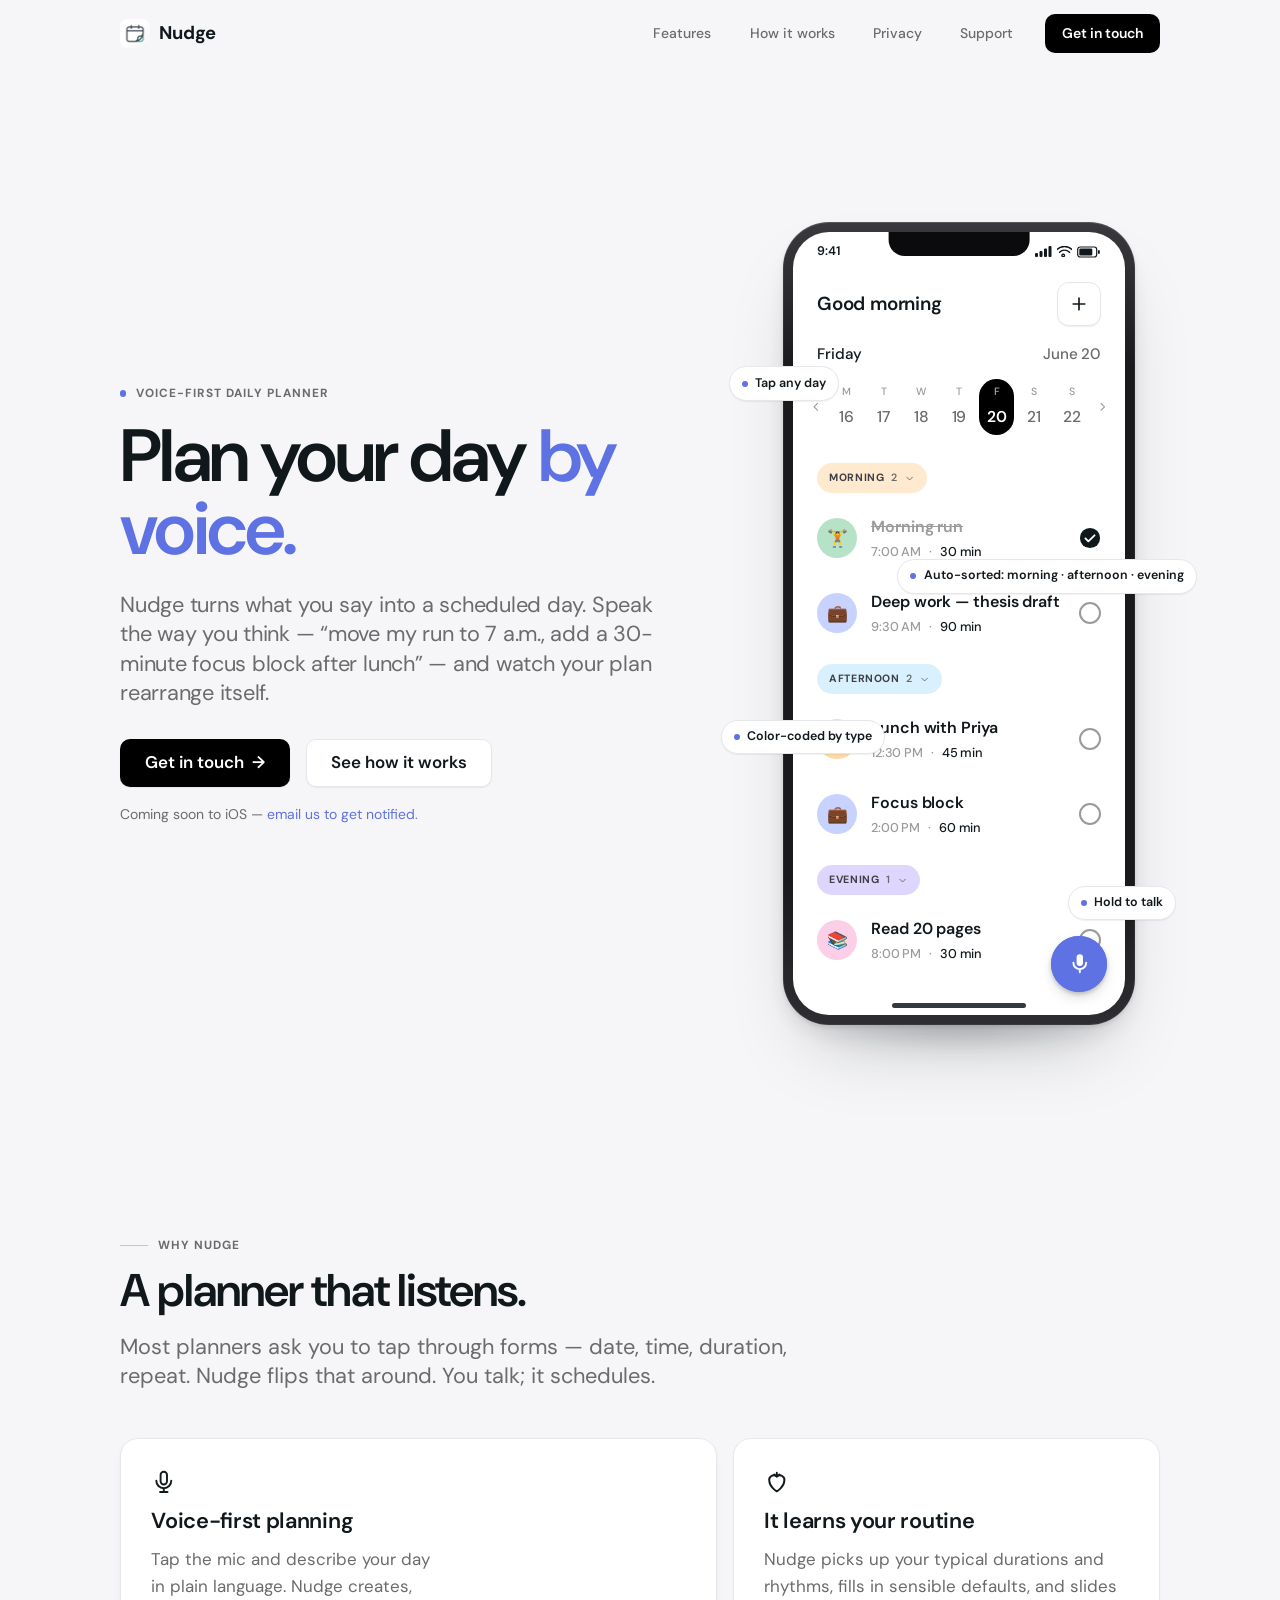
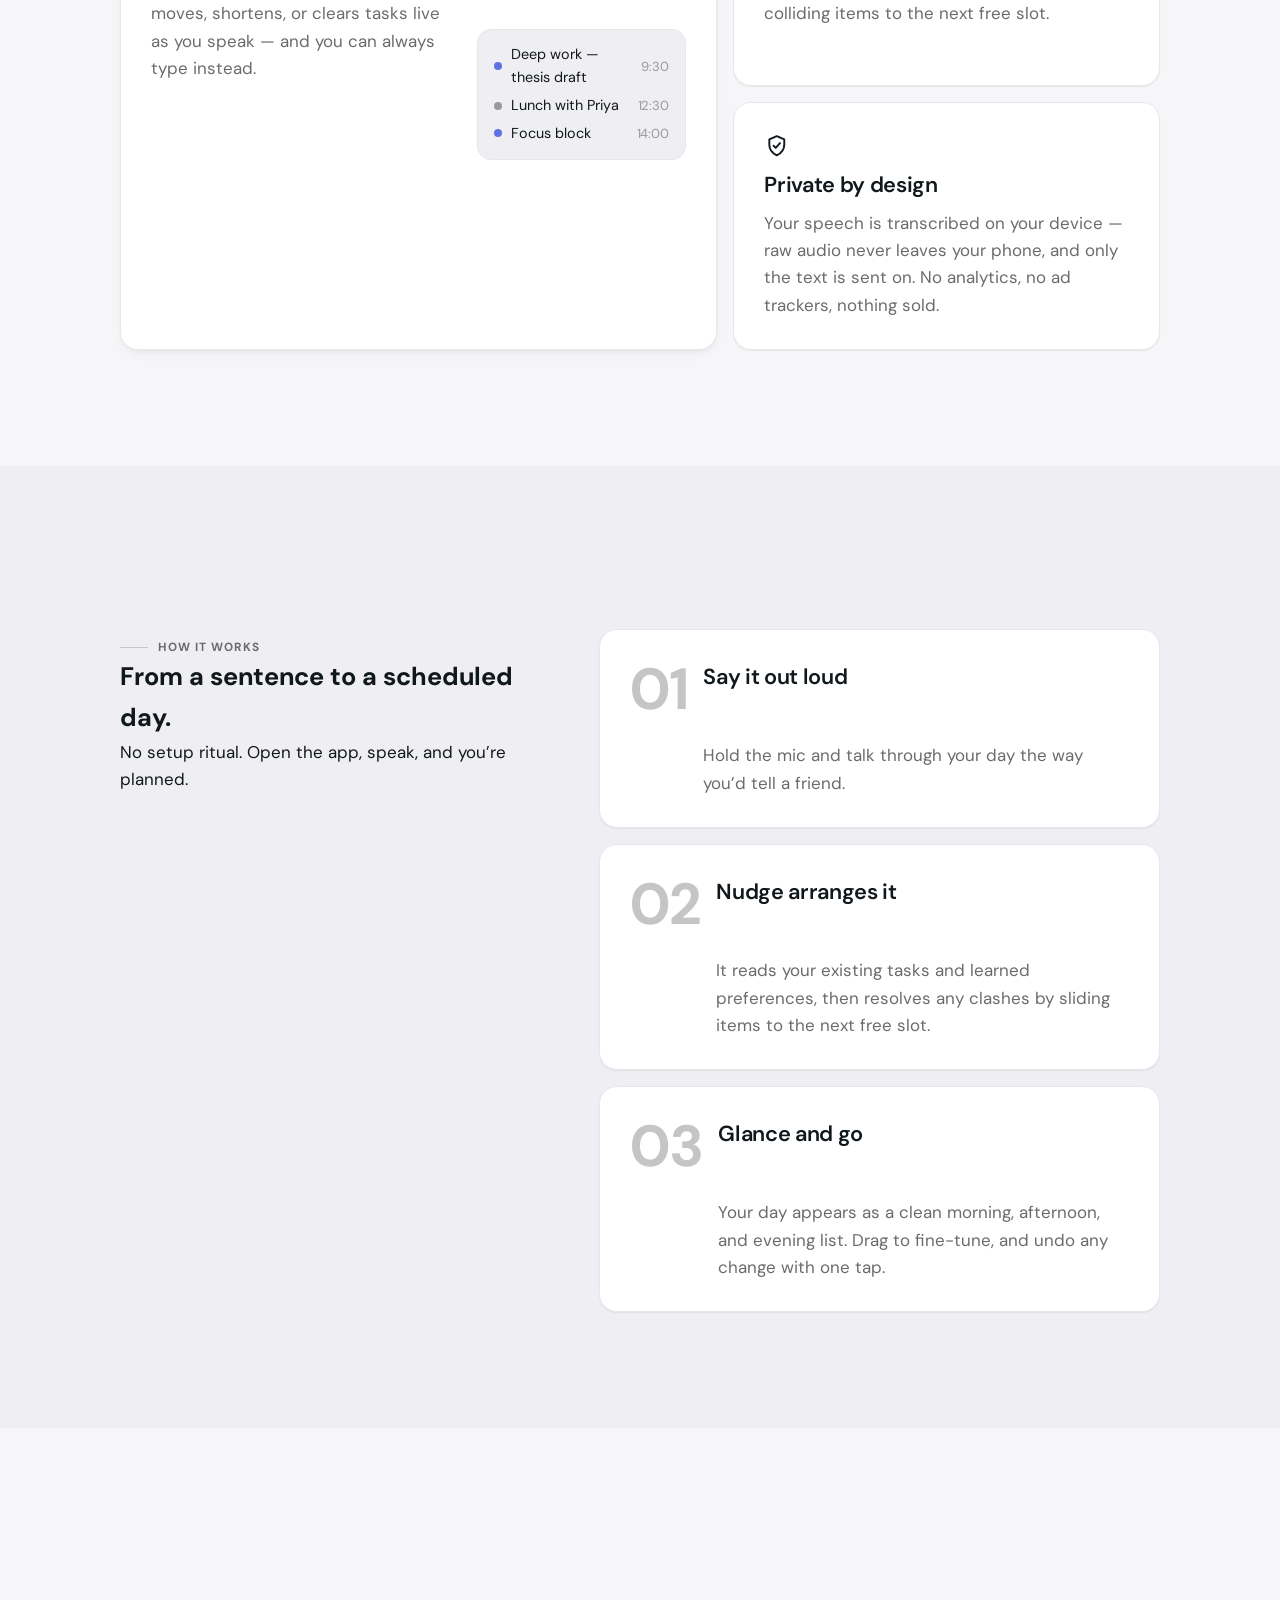
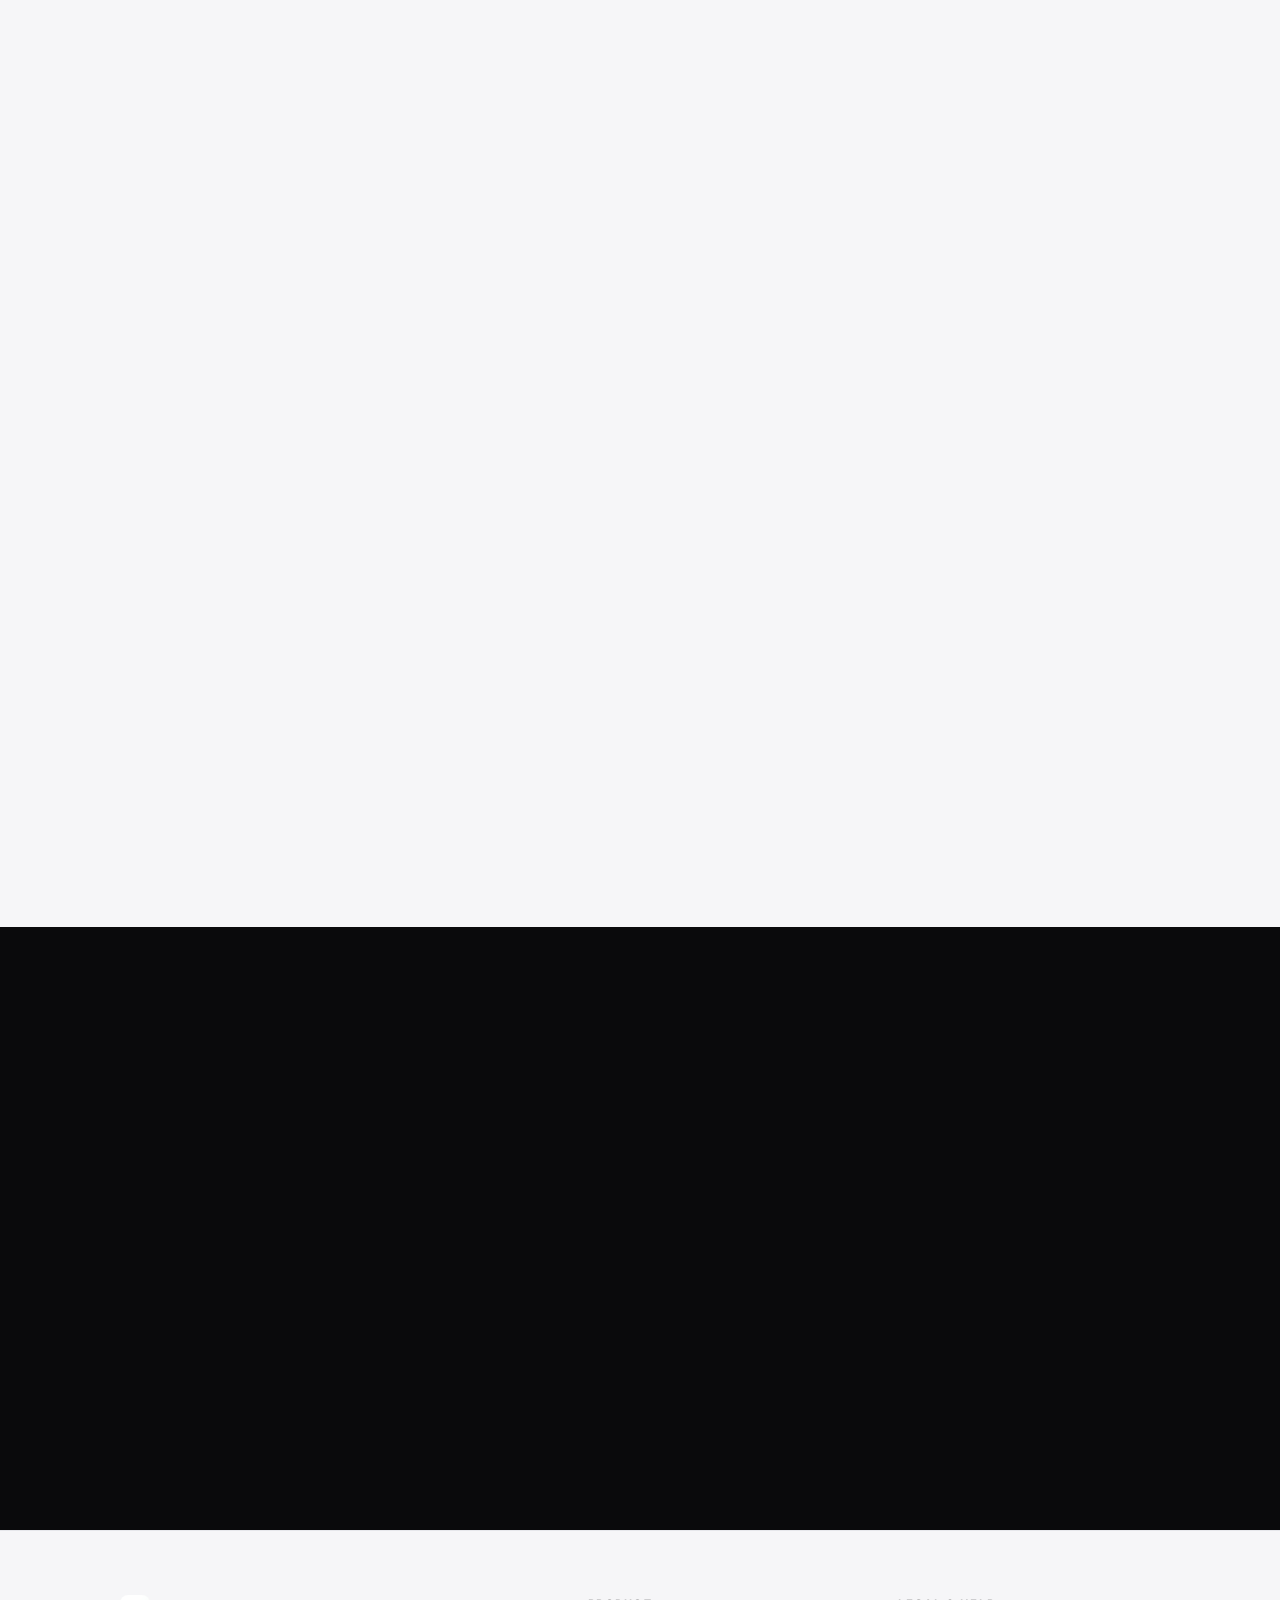
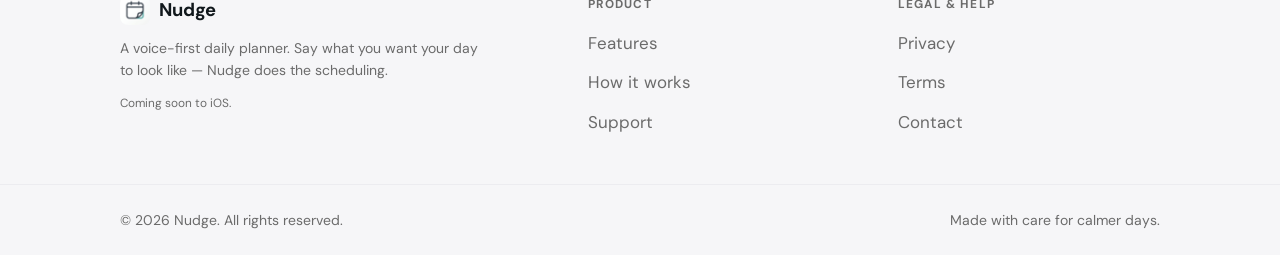
==== commit 34500079: "Hero: single device — remove the confusing second phone The staged second 'listening' device was alm" ====
--- a/index.html
+++ b/index.html
@@ -119,47 +119,7 @@
         <div class="hero-visual" data-reveal style="--reveal-delay:140ms" aria-hidden="true">
           <div class="device-stage">
 
-            <!-- Second state: the agent listening (offset behind, desktop only) -->
-            <div class="device device--listening">
-              <span class="device-notch"></span>
-              <div class="device-screen">
-                <div class="listening-scrim"></div>
-                <div class="status-bar">
-                  <span class="clock">9:41</span>
-                  <span class="sb-glyphs">
-                    <svg width="17" height="11" viewBox="0 0 17 11" fill="currentColor"><rect x="0" y="7" width="3" height="4" rx="1"/><rect x="4.5" y="5" width="3" height="6" rx="1"/><rect x="9" y="2.5" width="3" height="8.5" rx="1"/><rect x="13.5" y="0" width="3" height="11" rx="1"/></svg>
-                    <svg width="15" height="11" viewBox="0 0 15 11" fill="none"><path d="M7.5 9.5a1.3 1.3 0 1 0 0 .01M2.5 6.2a7 7 0 0 1 10 0M0 3.4a11 11 0 0 1 15 0" stroke="currentColor" stroke-width="1.4" stroke-linecap="round"/></svg>
-                    <svg width="24" height="12" viewBox="0 0 24 12" fill="none"><rect x="0.7" y="1" width="19" height="10" rx="2.5" stroke="currentColor" stroke-width="1.2"/><rect x="2.3" y="2.6" width="13" height="6.8" rx="1.2" fill="currentColor"/><rect x="21" y="4" width="1.8" height="4" rx="0.9" fill="currentColor"/></svg>
-                  </span>
-                </div>
-                <div class="app-head">
-                  <span class="app-greeting">Good morning</span>
-                  <span class="app-add"><svg viewBox="0 0 24 24" fill="none"><path d="M12 5v14M5 12h14" stroke="currentColor" stroke-width="2" stroke-linecap="round"/></svg></span>
-                </div>
-                <div class="app-date"><span>Friday</span><span class="app-date-num">June 20</span></div>
-                <div class="app-list">
-                  <div class="app-section"><span class="section-pill afternoon">Afternoon <span class="count">2</span><svg viewBox="0 0 24 24" fill="none"><path d="M6 9l6 6 6-6" stroke="currentColor" stroke-width="2" stroke-linecap="round" stroke-linejoin="round"/></svg></span></div>
-                  <div class="task"><span class="cat" style="background:#FFD8A8">🍽️</span><span class="body"><span class="t-name">Lunch with Priya</span><span class="t-sub"><span class="t-time">12:30 PM</span><span class="t-dur">45 min</span></span></span><span class="check"></span></div>
-                  <div class="task"><span class="cat" style="background:#C7D2FE">💼</span><span class="body"><span class="t-name">Focus block</span><span class="t-sub"><span class="t-time">2:00 PM</span><span class="t-dur">60 min</span></span></span><span class="check"></span></div>
-                </div>
-                <div class="feedback-chips">
-                  <span class="feedback-chip is-prev">Moved morning run to 7am</span>
-                  <span class="feedback-chip">Added Focus block at 2pm</span>
-                </div>
-                <span class="app-mic app-mic--live">
-                  <span class="wave">
-                    <span class="wave-bar" style="--h:35%"></span>
-                    <span class="wave-bar" style="--h:75%"></span>
-                    <span class="wave-bar" style="--h:100%"></span>
-                    <span class="wave-bar" style="--h:60%"></span>
-                    <span class="wave-bar" style="--h:40%"></span>
-                  </span>
-                </span>
-                <span class="home-indicator"></span>
-              </div>
-            </div>
-
-            <!-- Primary state: the planned day -->
+            <!-- The planned day -->
             <div class="device device--planned">
               <span class="device-notch"></span>
               <div class="device-screen phone-screen">
--- a/styles.css
+++ b/styles.css
@@ -650,14 +650,8 @@
 
 /* second device offset + callout list visibility */
 @media (min-width:60rem){
-  .device--listening{
-    display:block;
-    position:absolute; top:0; left:0;
-    transform:translate(16%,-7%) scale(.92);
-    opacity:.82; z-index:0;
-  }
   .device--planned{ position:relative; z-index:1; }
-  .listen-card{ display:none; }     /* second device carries it on desktop */
+  .listen-card{ display:none; }     /* desktop hero is the single planned device */
 }
 @media (min-width:64rem){
   .device-callout-list{ display:none; }   /* pins carry it on wide desktop */
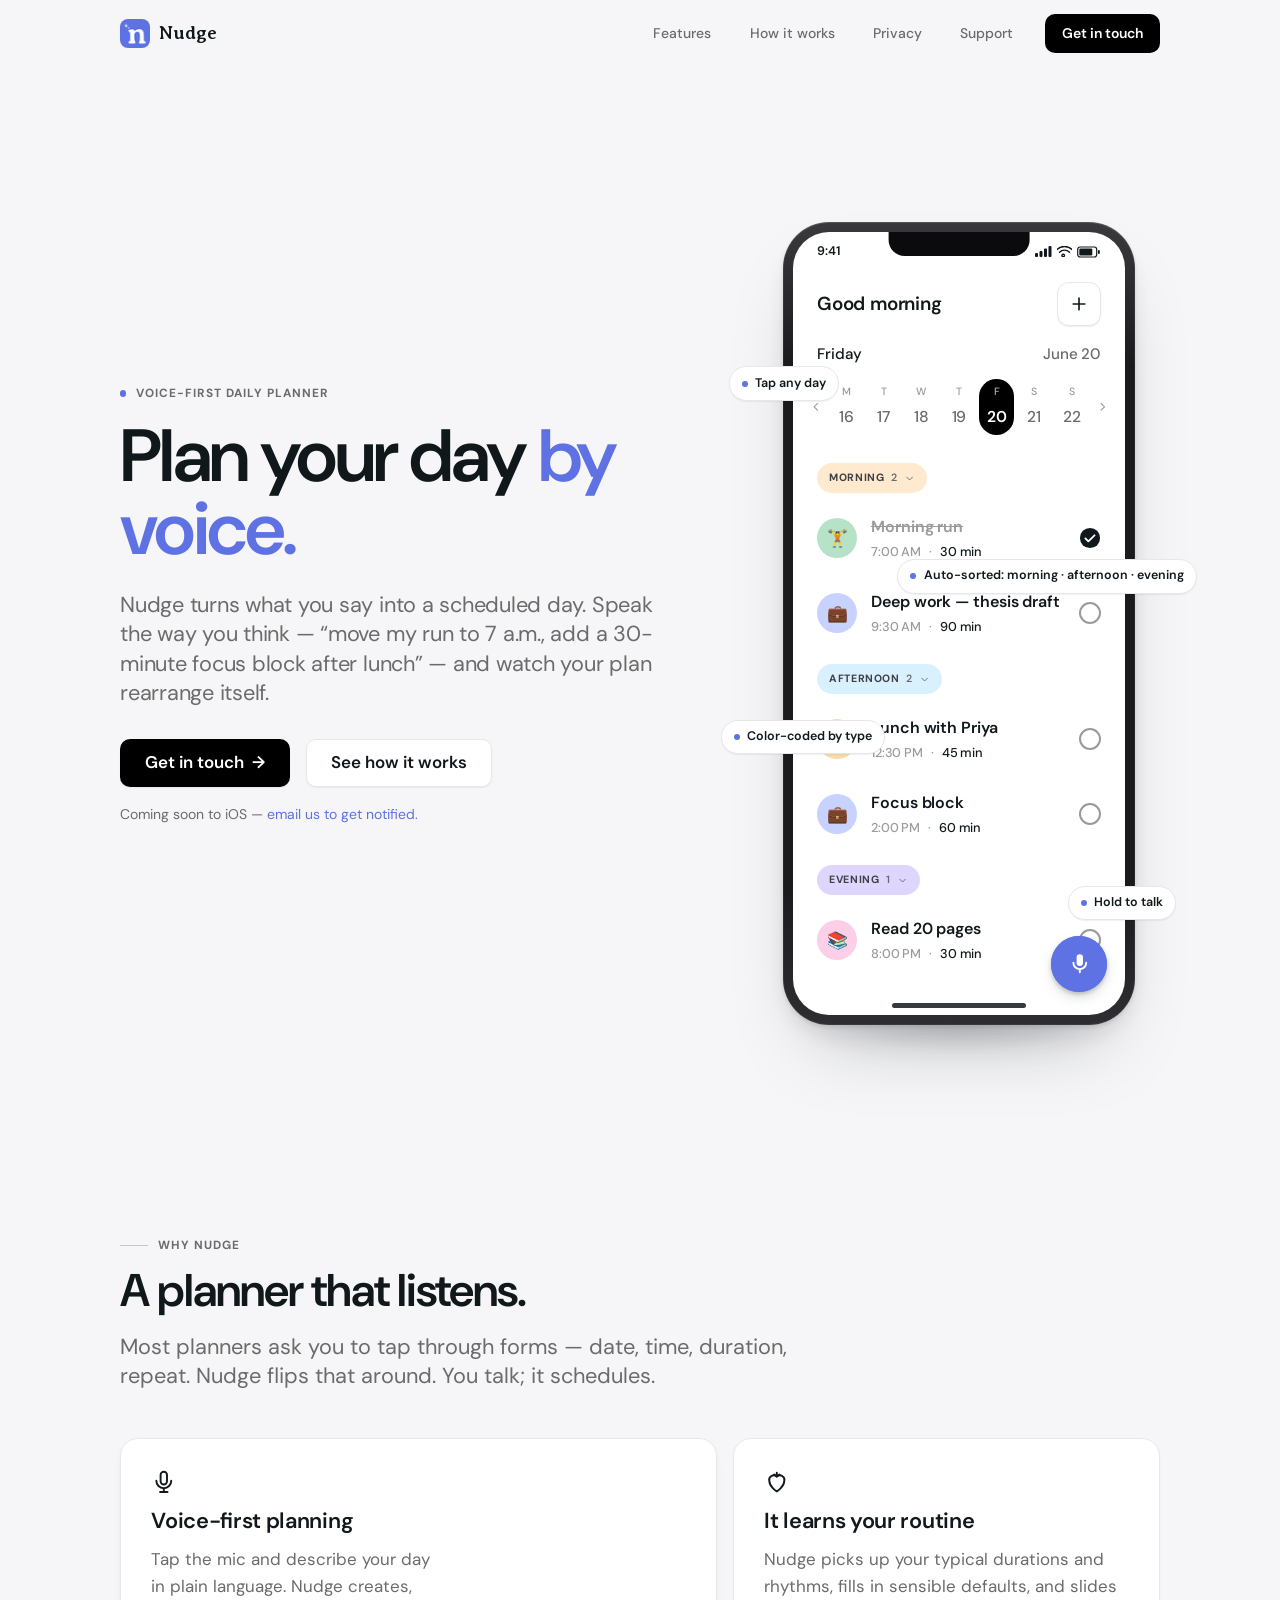
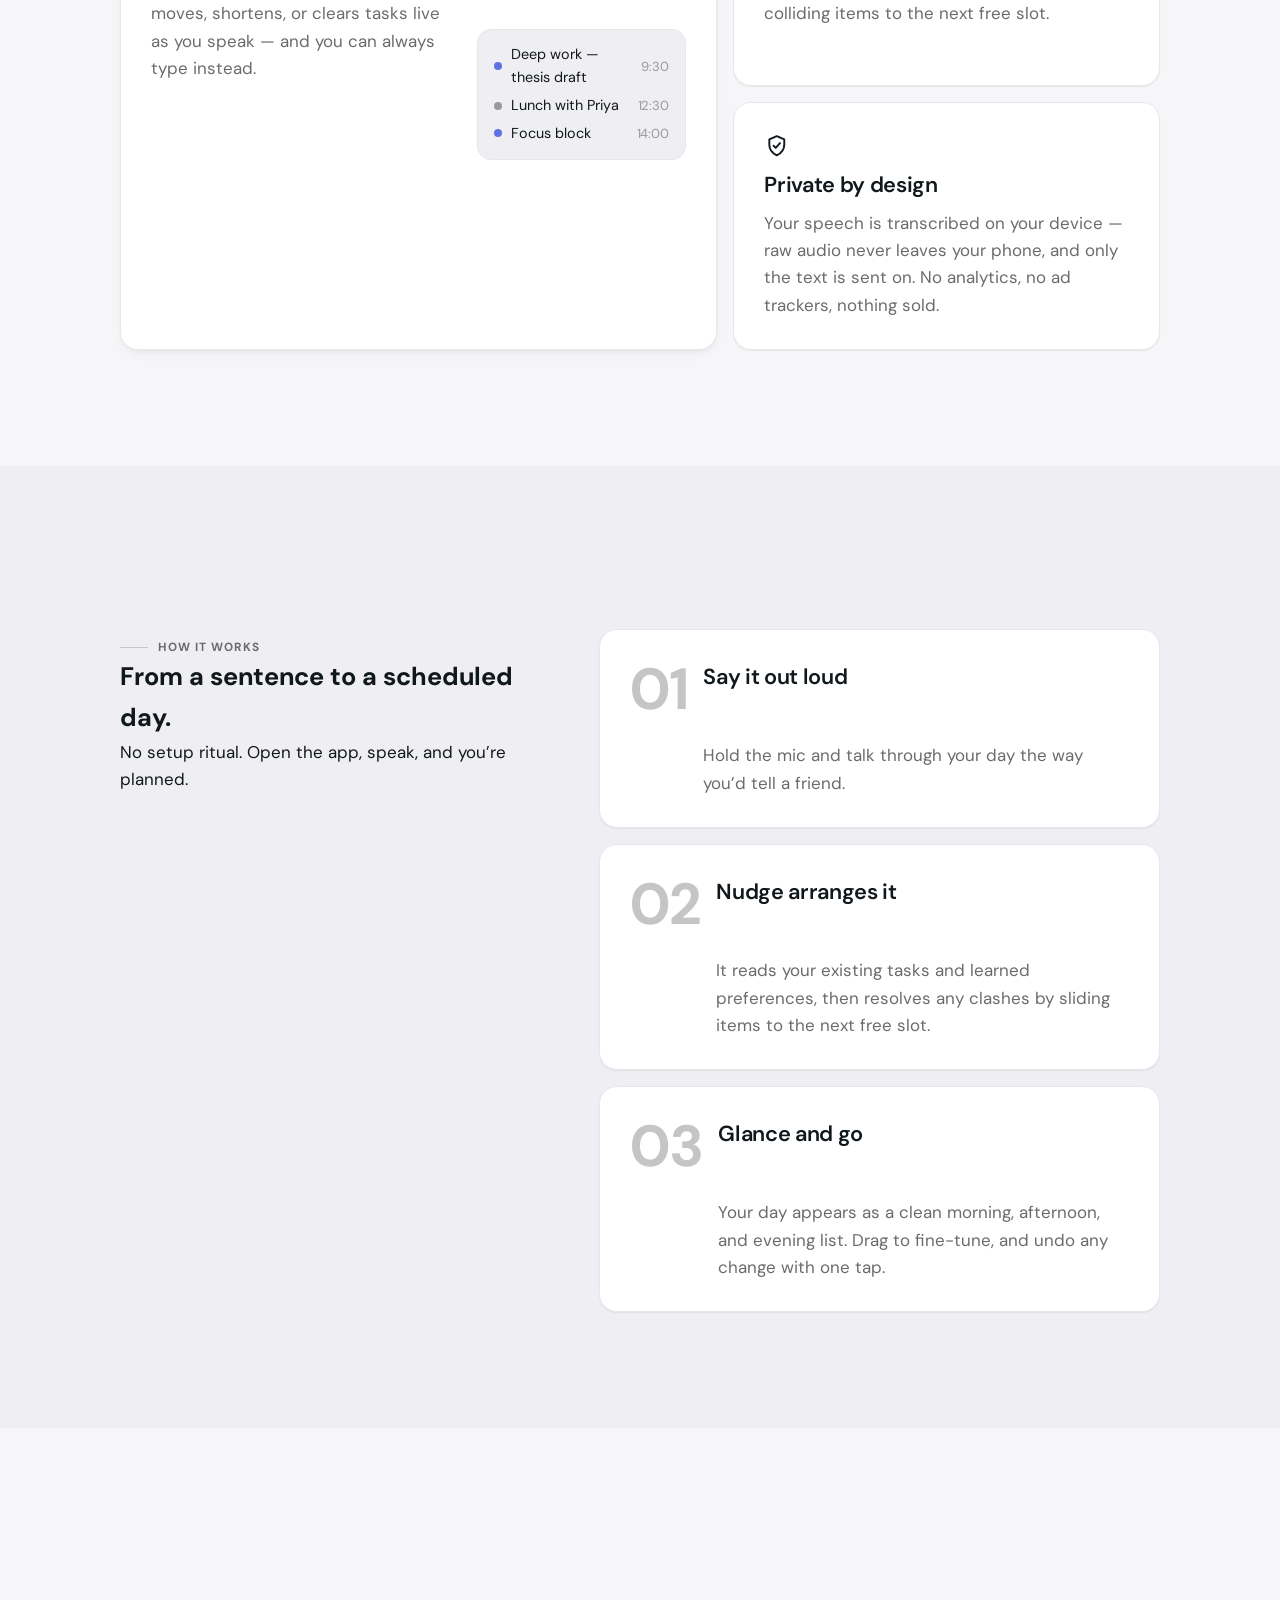
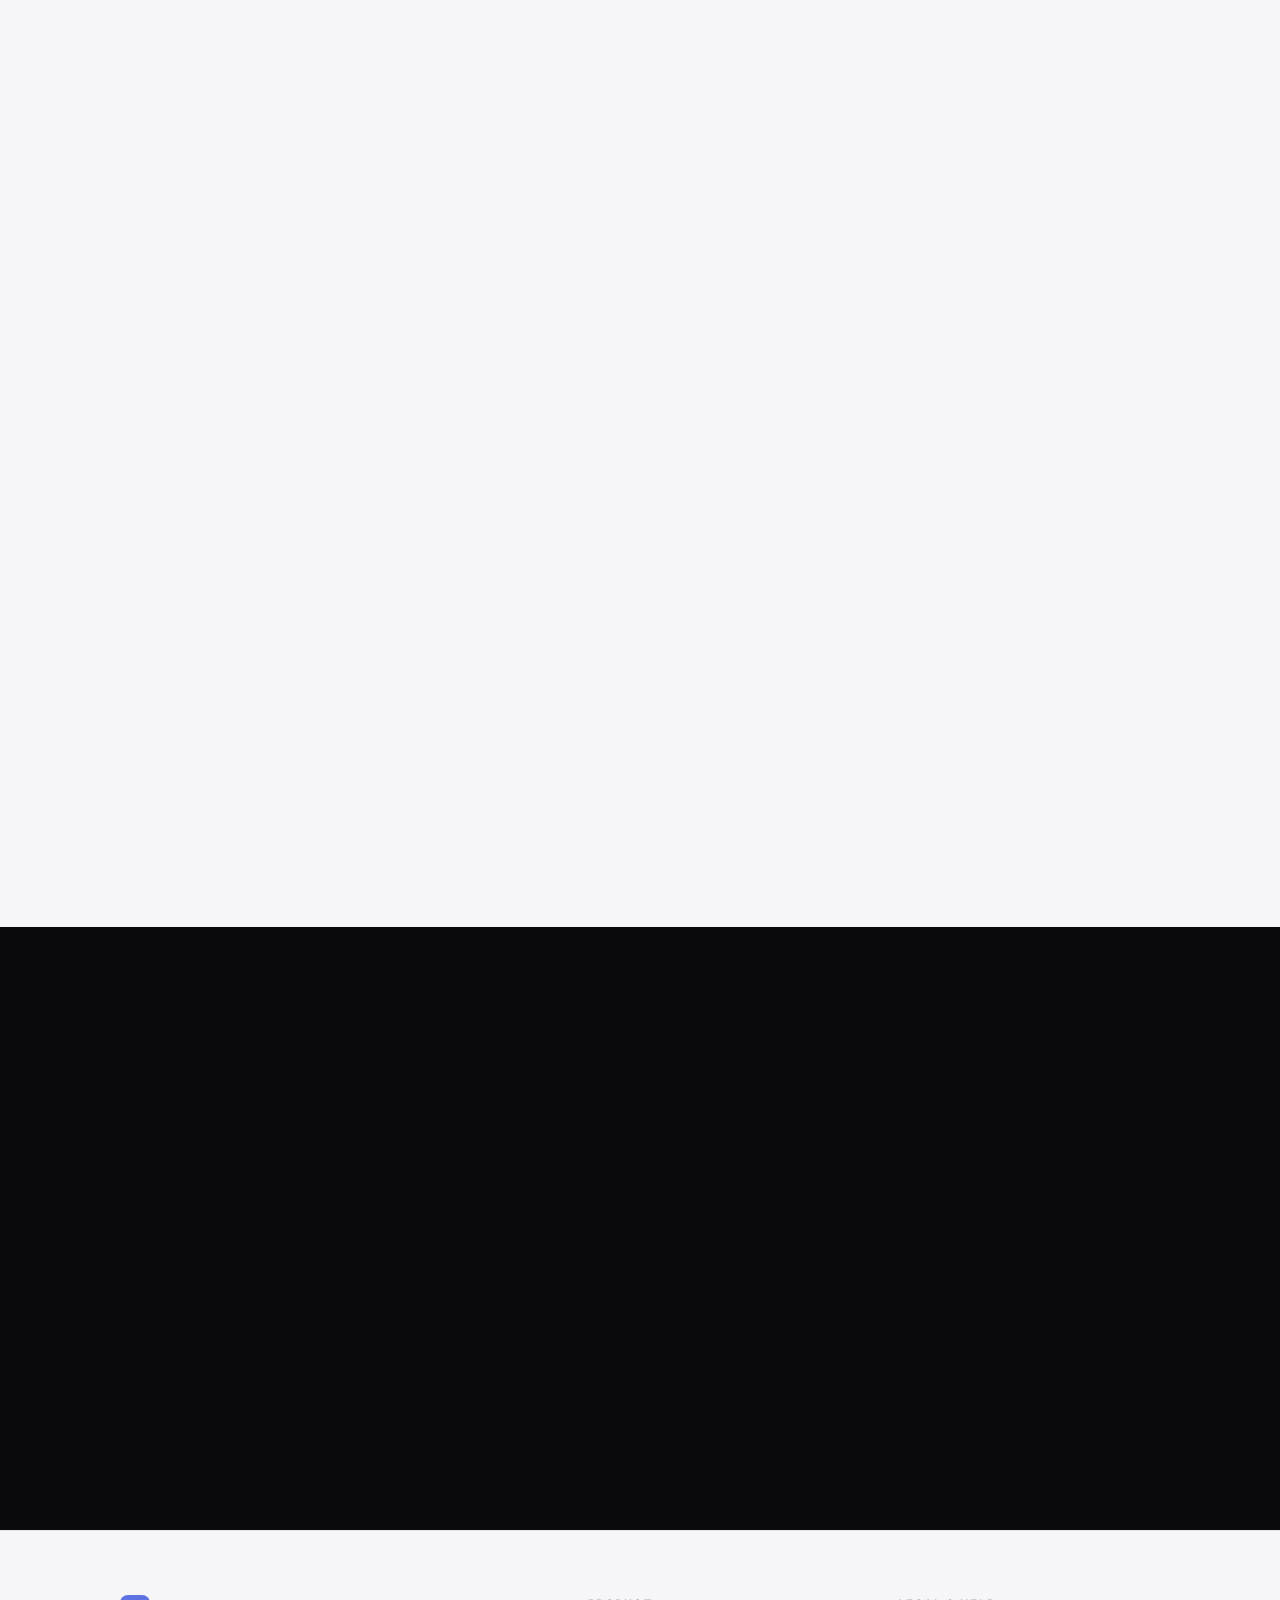
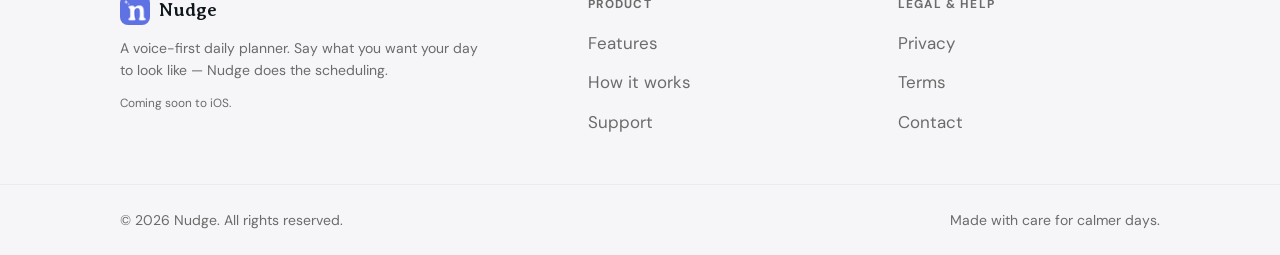
==== commit 47c3a0e1: "New logo: indigo 'n' icon across favicons/apple-touch/og-image + Averia Serif Libre wordmark - Regen" ====
--- a/index.html
+++ b/index.html
@@ -40,7 +40,7 @@
   <!-- Font: DM Sans (the app's font) -->
   <link rel="preconnect" href="https://fonts.googleapis.com" />
   <link rel="preconnect" href="https://fonts.gstatic.com" crossorigin />
-  <link href="https://fonts.googleapis.com/css2?family=DM+Sans:opsz,wght@9..40,400;9..40,500;9..40,600;9..40,700&display=swap" rel="stylesheet" />
+  <link href="https://fonts.googleapis.com/css2?family=Averia+Serif+Libre:wght@400;700&family=DM+Sans:opsz,wght@9..40,400;9..40,500;9..40,600;9..40,700&display=swap" rel="stylesheet" />
 
   <link rel="stylesheet" href="styles.css" />
 
--- a/styles.css
+++ b/styles.css
@@ -54,6 +54,8 @@
 
   /* ---- TYPE ---- */
   --font-sans:"DM Sans",-apple-system,BlinkMacSystemFont,"Segoe UI",Roboto,Helvetica,Arial,sans-serif;
+  /* Wordmark only — matches the logo glyph. */
+  --font-serif:"Averia Serif Libre",Georgia,"Times New Roman",serif;
 
   /* bimodal: quiet UI cluster, then a cliff to display */
   --fs--2:clamp(0.6875rem,0.66rem + 0.10vw,0.75rem);   /* 11→12 micro/eyebrow */
@@ -296,7 +298,7 @@
 }
 .brand:hover{ color:var(--text); text-decoration:none; }
 .brand img{ width:1.85rem; height:1.85rem; border-radius:8px; }
-.brand span{ line-height:1; }
+.brand span{ font-family:var(--font-serif); letter-spacing:normal; line-height:1; }
 
 .site-nav{ display:flex; align-items:center; gap:clamp(0.5rem,2vw,1.6rem); }
 .site-nav a{
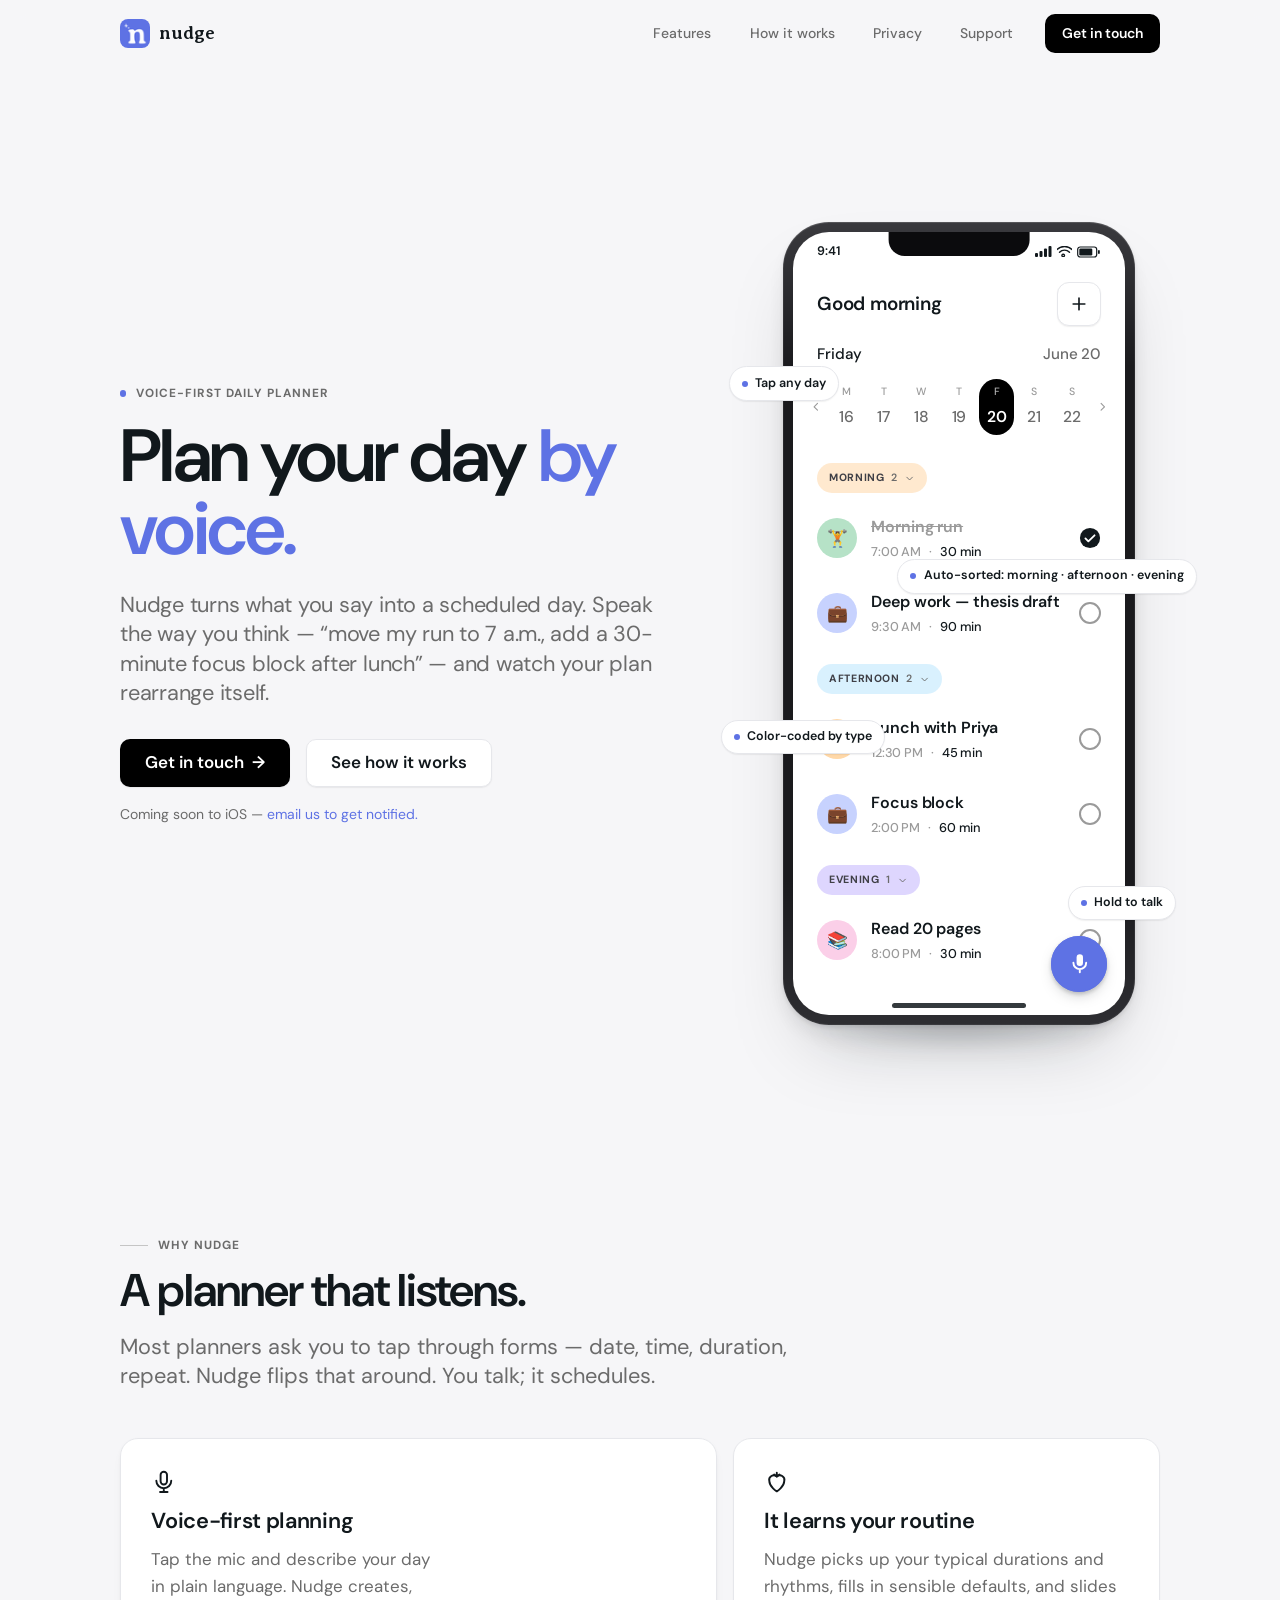
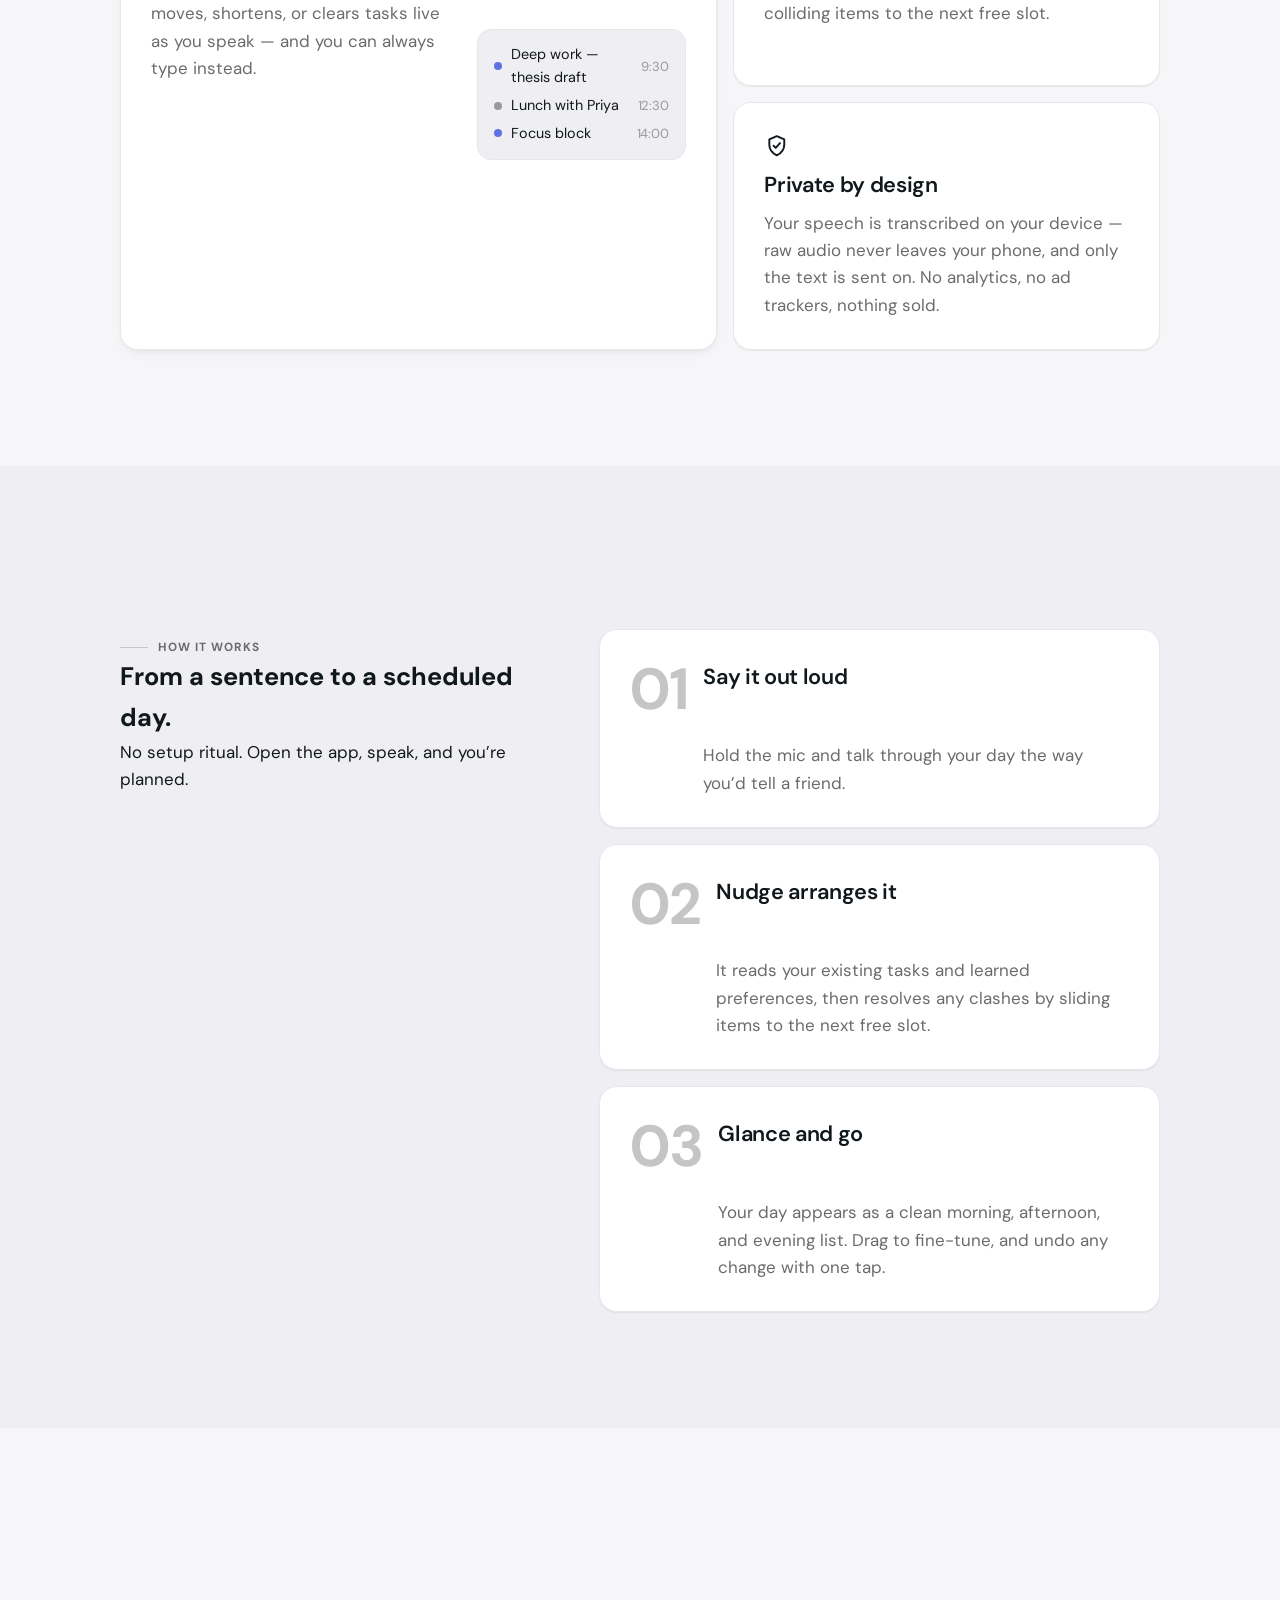
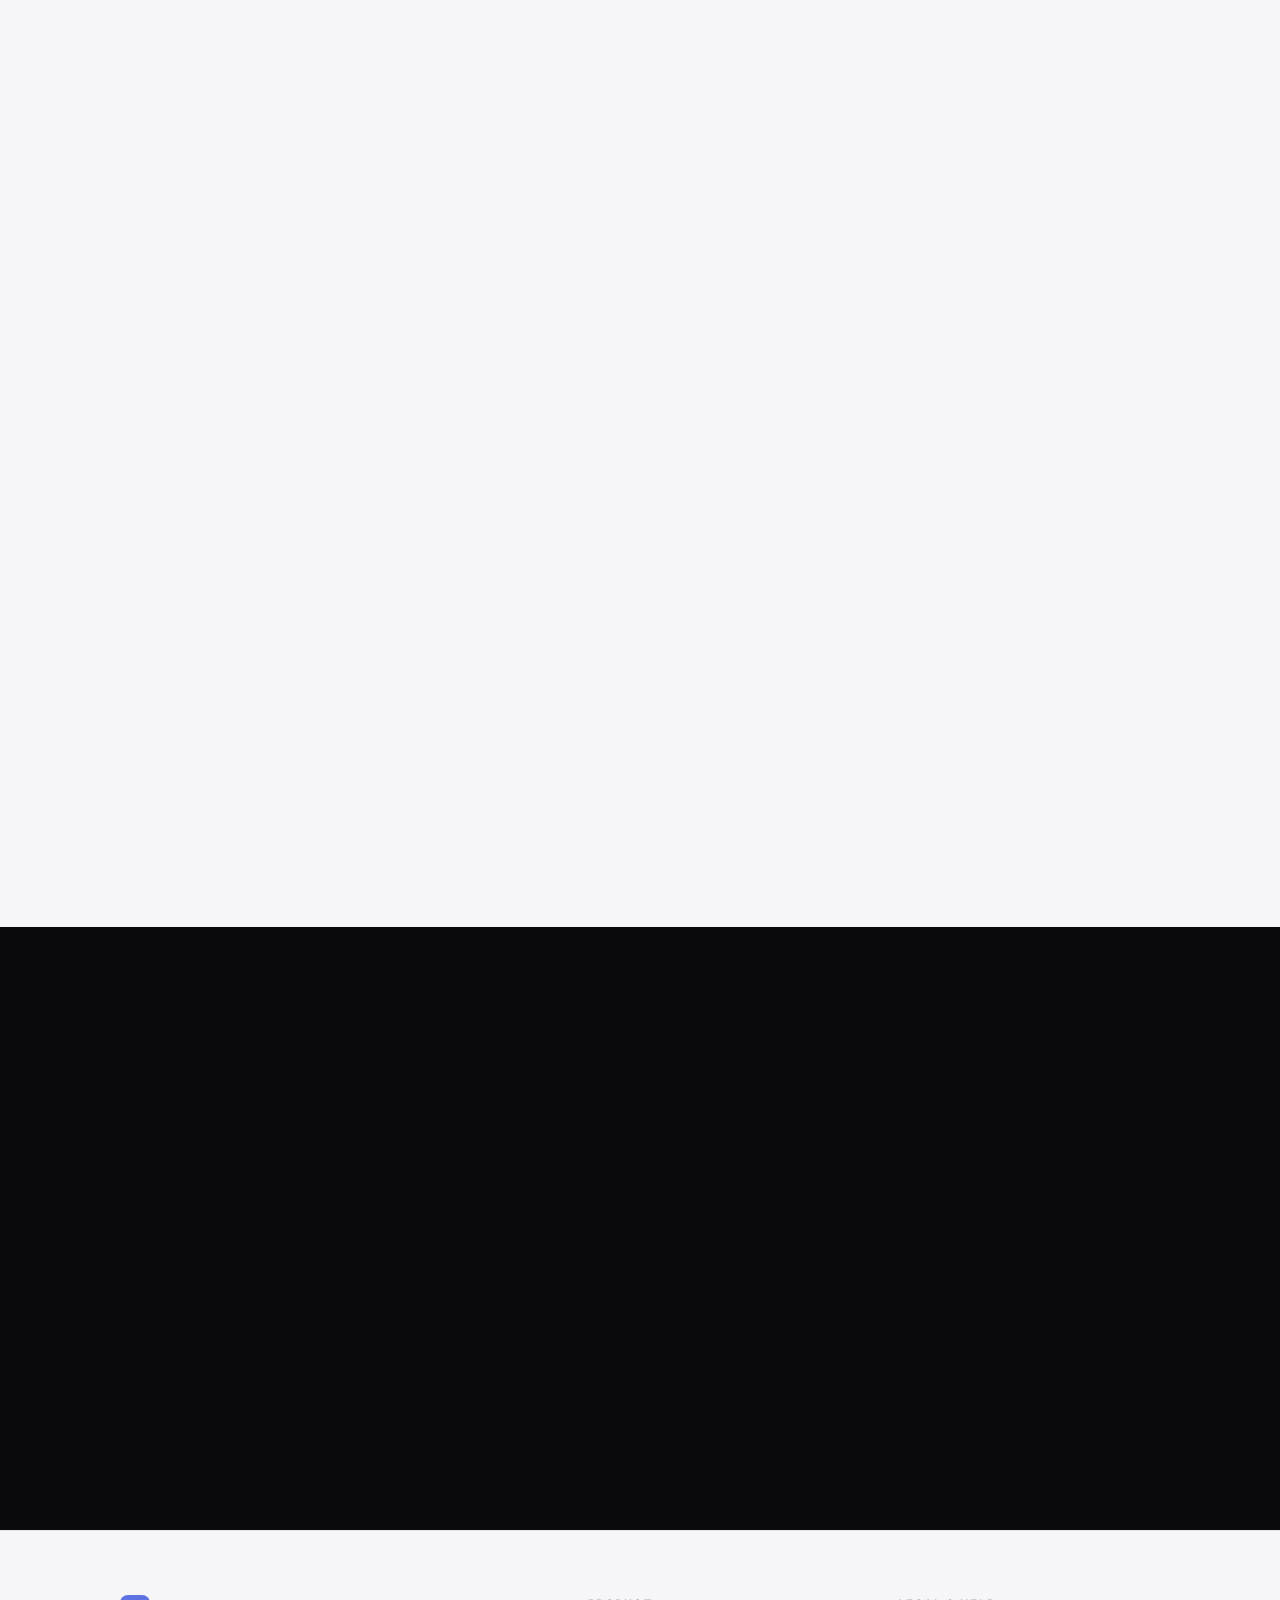
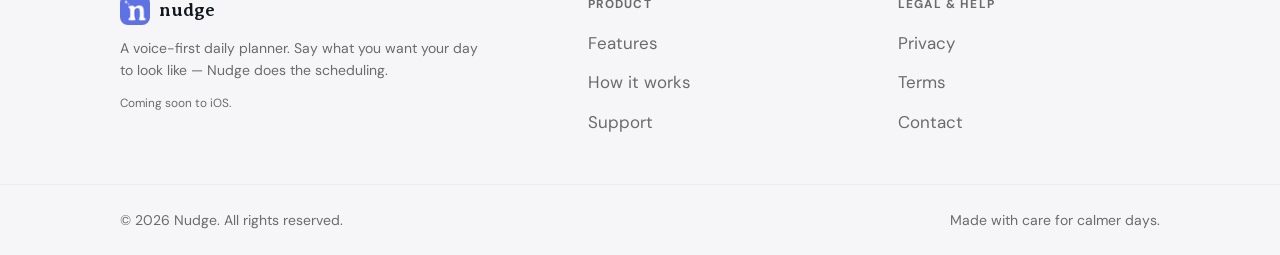
==== commit 5f321c75: "Wordmark: lowercase 'nudge' to match the logo glyph (nav, footer, og-image) Co-Authored-By: Claude O" ====
--- a/index.html
+++ b/index.html
@@ -67,7 +67,7 @@
     <div class="container">
       <a class="brand" href="index.html" aria-label="Nudge — home">
         <img src="assets/favicon-32.png" alt="" width="32" height="32" />
-        <span>Nudge</span>
+        <span>nudge</span>
       </a>
       <nav class="site-nav" aria-label="Primary">
         <a class="nav-secondary" href="#features">Features</a>
@@ -468,7 +468,7 @@
       <div class="footer-brand">
         <a class="brand" href="index.html" aria-label="Nudge — home">
           <img src="assets/favicon-32.png" alt="" width="32" height="32" />
-          <span>Nudge</span>
+          <span>nudge</span>
         </a>
         <p>A voice-first daily planner. Say what you want your day to look like — Nudge does the scheduling.</p>
         <span class="soon">Coming soon to iOS.</span>
